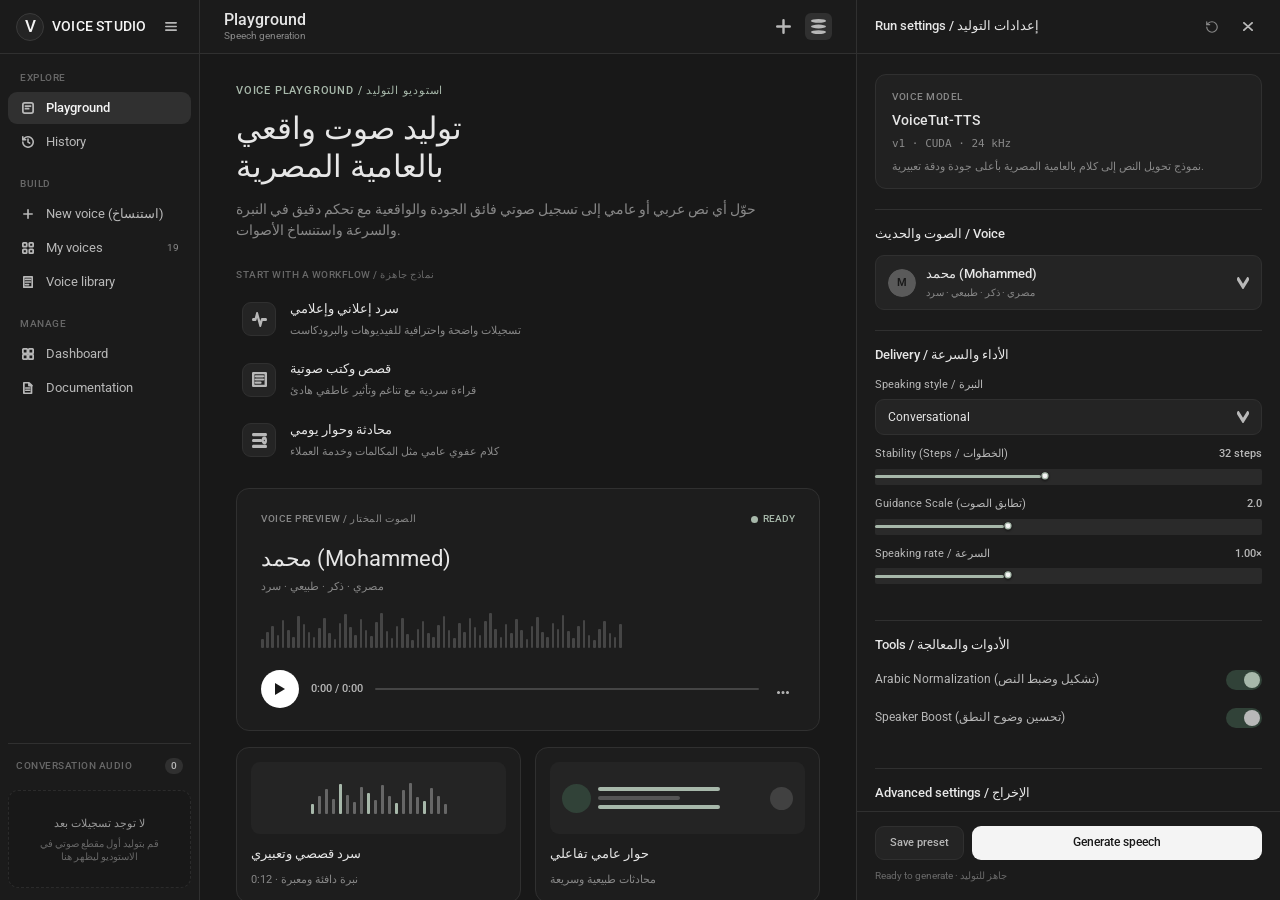
==== voicetut_tts/webui/index.html @ 58e72643 "feat(ui): redesign Voice Studio from Figma dark theme with inline voice selection and cloning" ====
<!doctype html>
<html lang="en" dir="ltr">
  <head>
    <meta charset="UTF-8" />
    <meta name="viewport" content="width=device-width, initial-scale=1" />
    <title>Voice Studio — VoiceTuT TTS</title>
    <meta name="description" content="Voice Studio — Create natural-sounding speech from text with expressive control over voice, pace, and delivery." />
    <meta name="theme-color" content="#181818" />
    <link rel="preconnect" href="https://fonts.googleapis.com" />
    <link rel="preconnect" href="https://fonts.gstatic.com" crossorigin />
    <link href="https://fonts.googleapis.com/css2?family=Google+Sans+Flex:opsz,wght@9..144,400;500;600&family=Roboto:wght@400;500&display=swap" rel="stylesheet" />
    <link rel="icon" href="data:image/svg+xml,%3Csvg xmlns='http://www.w3.org/2000/svg' viewBox='0 0 64 64'%3E%3Crect width='64' height='64' rx='16' fill='%23242424'/%3E%3Ctext x='50%25' y='65%25' font-size='38' font-family='sans-serif' font-weight='bold' fill='%23f4f4f4' text-anchor='middle'%3EV%3C/text%3E%3C/svg%3E" />
    <script>
      (function () {
        document.documentElement.setAttribute("data-theme", "dark");
      })();
    </script>
    <script type="module" crossorigin src="./ui/index-q3daUVzn.js"></script>
    <link rel="stylesheet" crossorigin href="./ui/index-BMi031kj.css">
  </head>
  <body>
    <div id="root"></div>
  </body>
</html>
---- voicetut_tts/webui/ui/index-BMi031kj.css ----
@font-face{font-family:Readex Pro Variable;font-style:normal;font-display:swap;font-weight:160 700;src:url(./readex-pro-arabic-wght-normal-DiwT_uOQ.woff2) format("woff2-variations");unicode-range:U+0600-06FF,U+0750-077F,U+0870-088E,U+0890-0891,U+0897-08E1,U+08E3-08FF,U+200C-200E,U+2010-2011,U+204F,U+2E41,U+FB50-FDFF,U+FE70-FE74,U+FE76-FEFC,U+102E0-102FB,U+10E60-10E7E,U+10EC2-10EC4,U+10EFC-10EFF,U+1EE00-1EE03,U+1EE05-1EE1F,U+1EE21-1EE22,U+1EE24,U+1EE27,U+1EE29-1EE32,U+1EE34-1EE37,U+1EE39,U+1EE3B,U+1EE42,U+1EE47,U+1EE49,U+1EE4B,U+1EE4D-1EE4F,U+1EE51-1EE52,U+1EE54,U+1EE57,U+1EE59,U+1EE5B,U+1EE5D,U+1EE5F,U+1EE61-1EE62,U+1EE64,U+1EE67-1EE6A,U+1EE6C-1EE72,U+1EE74-1EE77,U+1EE79-1EE7C,U+1EE7E,U+1EE80-1EE89,U+1EE8B-1EE9B,U+1EEA1-1EEA3,U+1EEA5-1EEA9,U+1EEAB-1EEBB,U+1EEF0-1EEF1}@font-face{font-family:Readex Pro Variable;font-style:normal;font-display:swap;font-weight:160 700;src:url(./readex-pro-vietnamese-wght-normal-Do5Nl5oc.woff2) format("woff2-variations");unicode-range:U+0102-0103,U+0110-0111,U+0128-0129,U+0168-0169,U+01A0-01A1,U+01AF-01B0,U+0300-0301,U+0303-0304,U+0308-0309,U+0323,U+0329,U+1EA0-1EF9,U+20AB}@font-face{font-family:Readex Pro Variable;font-style:normal;font-display:swap;font-weight:160 700;src:url(./readex-pro-latin-ext-wght-normal-CsYMu49W.woff2) format("woff2-variations");unicode-range:U+0100-02BA,U+02BD-02C5,U+02C7-02CC,U+02CE-02D7,U+02DD-02FF,U+0304,U+0308,U+0329,U+1D00-1DBF,U+1E00-1E9F,U+1EF2-1EFF,U+2020,U+20A0-20AB,U+20AD-20C0,U+2113,U+2C60-2C7F,U+A720-A7FF}@font-face{font-family:Readex Pro Variable;font-style:normal;font-display:swap;font-weight:160 700;src:url(./readex-pro-latin-wght-normal--ekFhJJC.woff2) format("woff2-variations");unicode-range:U+0000-00FF,U+0131,U+0152-0153,U+02BB-02BC,U+02C6,U+02DA,U+02DC,U+0304,U+0308,U+0329,U+2000-206F,U+20AC,U+2122,U+2191,U+2193,U+2212,U+2215,U+FEFF,U+FFFD}:root,:root[data-theme=light]{--bg: #f3f4f8;--surface: #ffffff;--surface-2: #f6f7fb;--surface-3: #eceff6;--border: rgba(16, 24, 40, .08);--border-strong: rgba(16, 24, 40, .15);--text: #0c1121;--text-2: #394158;--muted: #6a7389;--accent: #1f5eff;--accent-2: #4c8dff;--accent-deep: #1240c9;--accent-soft: rgba(31, 94, 255, .08);--accent-ring: rgba(31, 94, 255, .26);--accent-text: #1a4fe0;--warn: #c98a16;--success: #0f9d66;--danger: #e0454b;--wave-idle: rgba(16, 24, 40, .13);--wave-muted: rgba(16, 24, 40, .2);--glass: rgba(255, 255, 255, .72);--shadow-sm: 0 1px 2px rgba(16, 24, 40, .04), 0 2px 8px rgba(16, 24, 40, .04);--shadow-md: 0 2px 6px rgba(16, 24, 40, .05), 0 14px 34px rgba(16, 24, 40, .07);--shadow-lg: 0 24px 60px rgba(16, 24, 40, .14);--shadow-accent: 0 10px 26px rgba(31, 94, 255, .28);--blob-a: rgba(31, 94, 255, .1);--blob-b: rgba(76, 141, 255, .08);color-scheme:light;--font: "Readex Pro Variable", "Readex Pro", "Segoe UI", system-ui, -apple-system, sans-serif}:root[data-theme=dark]{--bg: #131314;--surface: #1e1f20;--surface-2: #28292a;--surface-3: #333537;--border: rgba(255, 255, 255, .08);--border-strong: rgba(255, 255, 255, .16);--text: #e3e3e3;--text-2: #c4c7c5;--muted: #8e918f;--accent: #8ab4f8;--accent-2: #a8c7fa;--accent-deep: #1a73e8;--accent-soft: rgba(138, 180, 248, .14);--accent-ring: rgba(138, 180, 248, .32);--accent-text: #a8c7fa;--warn: #fdd663;--success: #81c995;--danger: #f28b82;--wave-idle: rgba(255, 255, 255, .08);--wave-muted: rgba(255, 255, 255, .18);--glass: rgba(24, 25, 27, .82);--shadow-sm: 0 1px 2px rgba(0, 0, 0, .35);--shadow-md: 0 4px 16px rgba(0, 0, 0, .45);--shadow-lg: 0 16px 40px rgba(0, 0, 0, .6);--shadow-accent: 0 8px 24px rgba(26, 115, 232, .35);--blob-a: rgba(138, 180, 248, .08);--blob-b: rgba(26, 115, 232, .05);color-scheme:dark}*,*:before,*:after{box-sizing:border-box}html{-webkit-text-size-adjust:100%}body{margin:0;min-height:100vh;background:var(--bg);color:var(--text);font-family:var(--font);font-size:15px;line-height:1.6;-webkit-font-smoothing:antialiased;transition:background-color .35s ease,color .35s ease;overflow-x:hidden}button,input,textarea,select{font:inherit;color:inherit}button{cursor:pointer;border:0;background:none;padding:0}button:disabled{cursor:not-allowed}a{color:inherit;text-decoration:none}:focus-visible{outline:2px solid var(--accent);outline-offset:2px;border-radius:10px}::selection{background:var(--accent-ring)}.ltr{direction:ltr;unicode-bidi:isolate}.num{font-variant-numeric:tabular-nums}svg{flex-shrink:0}.ambient{position:fixed;top:0;right:0;bottom:0;left:0;pointer-events:none;z-index:0;overflow:hidden}.ambient i{position:absolute;border-radius:50%;filter:blur(80px)}.ambient i:nth-child(1){width:620px;height:620px;top:-260px;right:-120px;background:var(--blob-a);animation:drift 22s ease-in-out infinite alternate}.ambient i:nth-child(2){width:520px;height:520px;top:30vh;left:-220px;background:var(--blob-b);animation:drift 26s ease-in-out infinite alternate-reverse}@keyframes drift{to{transform:translate3d(60px,40px,0) scale(1.08)}}.grain{position:fixed;top:0;right:0;bottom:0;left:0;pointer-events:none;z-index:0;opacity:.025;background-image:url("data:image/svg+xml,%3Csvg xmlns='http://www.w3.org/2000/svg' width='160' height='160'%3E%3Cfilter id='n'%3E%3CfeTurbulence type='fractalNoise' baseFrequency='.9' numOctaves='3'/%3E%3C/filter%3E%3Crect width='100%25' height='100%25' filter='url(%23n)'/%3E%3C/svg%3E")}.shell{position:relative;z-index:1;max-width:1240px;margin:0 auto;padding:0 24px 48px}.topbar{position:sticky;top:0;z-index:30;width:100%;backdrop-filter:saturate(160%) blur(16px);-webkit-backdrop-filter:saturate(160%) blur(16px);background:var(--glass);border-bottom:1px solid var(--border);transition:background-color .35s,border-color .35s}.topbar-inner{max-width:1240px;margin:0 auto;padding:12px 24px;display:flex;align-items:center;gap:14px}.brand{display:flex;align-items:center;gap:12px;cursor:pointer}.wordmark{direction:ltr;font-size:20px;font-weight:700;letter-spacing:-.4px;white-space:nowrap}.wordmark span{margin-left:4px;font-weight:500;background:linear-gradient(90deg,var(--accent-deep),var(--accent-2));-webkit-background-clip:text;background-clip:text;color:transparent}.ver{font-size:11px;font-weight:600;padding:2px 8px;border-radius:99px;color:var(--accent);background:color-mix(in srgb,var(--accent) 13%,transparent);border:1px solid color-mix(in srgb,var(--accent) 30%,transparent);direction:ltr}.top-actions{margin-inline-start:auto;display:flex;align-items:center;gap:8px}.pill{display:inline-flex;align-items:center;gap:7px;height:34px;padding:0 12px;border-radius:99px;font-size:12.5px;color:var(--text-2);background:var(--surface);border:1px solid var(--border);white-space:nowrap}.dot{width:7px;height:7px;border-radius:50%;background:var(--muted)}.dot.on{background:var(--success);box-shadow:0 0 color-mix(in srgb,var(--success) 60%,transparent);animation:ping 2s ease-out infinite}.dot.warn{background:var(--accent)}.dot.off{background:var(--danger)}@keyframes ping{0%{box-shadow:0 0 color-mix(in srgb,var(--success) 55%,transparent)}80%,to{box-shadow:0 0 0 7px transparent}}.icon-btn{width:36px;height:36px;border-radius:12px;display:grid;place-items:center;color:var(--text-2);background:var(--surface);border:1px solid var(--border);transition:color .2s,border-color .2s,background .2s,transform .2s}.icon-btn:hover{color:var(--text);border-color:var(--border-strong);transform:translateY(-1px)}.icon-btn.sm{width:30px;height:30px;border-radius:10px}.icon-btn.ghost{background:transparent;border-color:transparent}.icon-btn.ghost:hover{background:var(--surface-3)}.theme-btn{overflow:hidden;position:relative}.hero{padding:26px 0 22px;text-align:center}.hero h1{margin:0 auto;font-size:clamp(26px,3.6vw,40px);line-height:1.2;font-weight:700;letter-spacing:-.5px;max-width:820px}.hero h1 .grad{background:linear-gradient(100deg,var(--accent-deep),var(--accent-2));-webkit-background-clip:text;background-clip:text;color:transparent}.layout{display:grid;grid-template-columns:minmax(0,1fr) 384px;gap:20px;align-items:start}.col{display:flex;flex-direction:column;gap:20px;min-width:0}.side{position:sticky;top:84px}.card{position:relative;background:var(--surface);border:1px solid var(--border);border-radius:22px;box-shadow:var(--shadow-md);transition:background-color .35s,border-color .35s}.card-head{display:flex;align-items:center;gap:10px;padding:16px 18px 0}.card-head h2{margin:0;font-size:15px;font-weight:600;display:flex;align-items:center;gap:8px}.card-head h2 svg{color:var(--accent)}.card-head .grow{flex:1}.section-label{font-size:12px;color:var(--muted);font-weight:500;margin:0 0 8px}.seg{position:relative;display:inline-flex;padding:4px;gap:2px;border-radius:14px;background:var(--surface-3);border:1px solid var(--border)}.seg.full{display:flex}.seg.full>button{flex:1}.seg>button{position:relative;z-index:1;display:inline-flex;align-items:center;justify-content:center;gap:7px;height:34px;padding:0 14px;border-radius:10px;font-size:13.5px;font-weight:500;color:var(--muted);white-space:nowrap;transition:color .2s}.seg>button:hover{color:var(--text)}.seg>button[aria-checked=true]{color:var(--text)}.seg .seg-thumb{position:absolute;top:0;right:0;bottom:0;left:0;z-index:-1;border-radius:10px;background:var(--surface);box-shadow:0 1px 2px #00000014,0 4px 12px #00000014,0 0 0 1px var(--border)}.seg.sm>button{height:28px;padding:0 11px;font-size:12.5px}.editor{overflow:hidden}.editor-top{display:flex;align-items:center;gap:10px;flex-wrap:wrap;padding:14px 14px 0}.editor-top .grow{flex:1}.marks{display:flex;align-items:center;gap:4px;flex-wrap:wrap;padding:10px 14px;margin:12px 14px 0;border-radius:16px;background:var(--surface-2);border:1px solid var(--border)}.marks-label{display:flex;align-items:center;gap:6px;font-size:12.5px;color:var(--muted);margin-inline-end:6px}.marks-label svg{color:var(--accent)}.mark{position:relative;min-width:38px;height:38px;padding:0 6px;border-radius:11px;font-family:var(--font);font-size:22px;line-height:1;color:var(--text);background:var(--surface);border:1px solid var(--border);transition:border-color .18s,background .18s,color .18s,box-shadow .18s}.mark:hover{border-color:var(--accent-ring);background:var(--accent-soft);color:var(--accent-text);box-shadow:0 6px 16px var(--accent-soft)}.mark .tip{position:absolute;bottom:calc(100% + 8px);left:50%;transform:translate(-50%) translateY(4px);padding:4px 9px;border-radius:8px;font-family:var(--font);font-size:11.5px;white-space:nowrap;color:var(--surface);background:var(--text);opacity:0;pointer-events:none;transition:opacity .15s,transform .15s}.mark:hover .tip{opacity:1;transform:translate(-50%) translateY(0)}.marks-sep{width:1px;height:22px;background:var(--border-strong);margin:0 4px}.mark.text{font-family:var(--font);font-size:12.5px;padding:0 11px;display:inline-flex;align-items:center;gap:6px;color:var(--text-2)}.textarea-wrap{position:relative;padding:6px 18px 0}.textarea{display:block;width:100%;min-height:190px;max-height:460px;resize:none;border:0;outline:0;background:transparent;padding:12px 2px;font-family:var(--font);font-size:21px;line-height:2.05;color:var(--text);caret-color:var(--accent)}.textarea::placeholder{color:var(--muted);opacity:.75}.norm-box{margin:4px 18px 0;padding:12px 14px;border-radius:14px;background:var(--surface-2);border:1px dashed var(--border-strong);overflow:hidden}.norm-box .section-label{display:flex;align-items:center;gap:6px;margin-bottom:4px}.norm-box p{margin:0;font-family:var(--font);font-size:17px;line-height:2;color:var(--text-2);word-break:break-word}.editor-foot{display:flex;align-items:center;gap:8px;flex-wrap:wrap;padding:12px 14px 14px;margin-top:8px;border-top:1px solid var(--border)}.editor-foot .grow{flex:1}.tool{display:inline-flex;align-items:center;gap:7px;height:34px;padding:0 12px;border-radius:11px;font-size:13px;color:var(--text-2);border:1px solid transparent;transition:background .18s,color .18s,border-color .18s}.tool:hover{background:var(--surface-3);color:var(--text)}.tool[aria-pressed=true]{color:var(--accent-text);background:var(--accent-soft);border-color:var(--accent-ring)}.counter{display:inline-flex;align-items:center;gap:8px;font-size:12px;color:var(--muted)}.counter.over{color:var(--danger)}.gen-bar{display:flex;align-items:center;gap:10px;flex-wrap:wrap;padding:14px}.gen-bar .grow{flex:1}.btn{position:relative;display:inline-flex;align-items:center;justify-content:center;gap:8px;height:42px;padding:0 18px;border-radius:13px;font-size:14px;font-weight:500;color:var(--text);background:var(--surface);border:1px solid var(--border-strong);transition:transform .18s,box-shadow .18s,border-color .18s,background .18s,opacity .18s;white-space:nowrap}.btn:hover:not(:disabled){border-color:var(--accent-ring);transform:translateY(-1px)}.btn:disabled{opacity:.55}.btn.sm{height:34px;padding:0 12px;font-size:13px;border-radius:11px}.btn.block{width:100%}.btn.danger{color:var(--danger)}.btn-primary{position:relative;overflow:hidden;display:inline-flex;align-items:center;justify-content:center;gap:10px;height:50px;min-width:190px;padding:0 26px;border-radius:15px;font-size:15.5px;font-weight:600;color:#fff;background:linear-gradient(110deg,var(--accent),var(--accent-2));box-shadow:var(--shadow-accent),0 0 0 1px #ffffff1f inset;transition:transform .2s,box-shadow .2s,filter .2s}.btn-primary:hover:not(:disabled){transform:translateY(-2px);filter:brightness(1.06);box-shadow:0 16px 36px var(--accent-ring),0 0 0 1px #ffffff29 inset}.btn-primary:active:not(:disabled){transform:translateY(0) scale(.985)}.btn-primary:disabled{filter:grayscale(.35) brightness(.85);opacity:.75}.btn-primary .shine{position:absolute;top:0;right:0;bottom:0;left:0;background:linear-gradient(110deg,transparent 30%,rgba(255,255,255,.35) 50%,transparent 70%);transform:translate(-120%);animation:shine 3.6s ease-in-out infinite;pointer-events:none}.btn-primary.busy .shine{animation-duration:1.1s}@keyframes shine{0%,55%{transform:translate(-120%)}to{transform:translate(120%)}}.kbd{font-family:ui-monospace,monospace;font-size:11px;padding:2px 6px;border-radius:6px;color:#ffffffd9;background:#ffffff29;direction:ltr}.spinner{width:18px;height:18px;border-radius:50%;border:2px solid rgba(255,255,255,.35);border-top-color:#fff;animation:spin .8s linear infinite}@keyframes spin{to{transform:rotate(360deg)}}.status{display:inline-flex;align-items:center;gap:7px;font-size:12.5px;color:var(--muted);padding:4px 11px;border-radius:99px;background:var(--surface-2);border:1px solid var(--border)}.status[data-s=busy] .dot{background:var(--accent);animation:pulse 1s ease-in-out infinite}.status[data-s=ready] .dot{background:var(--success)}.status[data-s=error] .dot{background:var(--danger)}@keyframes pulse{50%{opacity:.3;transform:scale(.75)}}.wave{position:relative;margin:14px 14px 0;height:148px;border-radius:18px;background:radial-gradient(120% 140% at 50% 0%,var(--accent-soft),transparent 60%),var(--surface-2);border:1px solid var(--border);overflow:hidden}.wave canvas{position:absolute;top:0;right:0;bottom:0;left:0;width:100%;height:100%}.wave.seekable canvas{cursor:pointer}.wave-msg{position:absolute;top:0;right:0;bottom:0;left:0;display:grid;place-items:center;pointer-events:none;font-size:13px;color:var(--muted)}.wave-msg span{padding:6px 14px;border-radius:99px;background:var(--glass);-webkit-backdrop-filter:blur(6px);backdrop-filter:blur(6px);border:1px solid var(--border)}.wave-tip{position:absolute;top:8px;padding:2px 8px;border-radius:7px;font-size:11.5px;color:var(--surface);background:var(--text);transform:translate(-50%);pointer-events:none;direction:ltr}.player{display:flex;align-items:center;gap:12px;padding:14px}.play{width:52px;height:52px;border-radius:50%;display:grid;place-items:center;color:#fff;background:linear-gradient(135deg,var(--accent),var(--accent-2));box-shadow:var(--shadow-accent);transition:transform .18s,box-shadow .18s,opacity .18s}.play:hover:not(:disabled){transform:scale(1.06)}.play:disabled{opacity:.4;box-shadow:none}.time{font-size:13px;color:var(--text-2);direction:ltr}.time .sep{color:var(--muted);margin:0 5px}.player .grow{flex:1;min-width:0}.now-voice{display:flex;align-items:center;gap:8px;font-size:12.5px;color:var(--muted);overflow:hidden;white-space:nowrap;text-overflow:ellipsis}.metrics{display:grid;grid-template-columns:repeat(4,minmax(0,1fr));gap:10px;padding:0 14px 14px}.metric{padding:12px 12px 10px;border-radius:15px;background:var(--surface-2);border:1px solid var(--border)}.metric dt{display:flex;align-items:center;gap:6px;font-size:11.5px;color:var(--muted)}.metric dd{margin:4px 0 0;font-size:20px;font-weight:600;letter-spacing:-.3px;direction:ltr;text-align:right}.metric dd small{font-size:11.5px;font-weight:400;color:var(--muted);margin-inline-start:3px}.history{border-top:1px solid var(--border);padding:12px 14px 14px}.history ol{list-style:none;margin:0;padding:0;display:flex;flex-direction:column;gap:6px}.history li button{width:100%;display:flex;align-items:center;gap:10px;padding:8px 10px;border-radius:12px;text-align:start;transition:background .18s}.history li button:hover,.history li button[aria-current=true]{background:var(--surface-3)}.history .h-ico{width:30px;height:30px;border-radius:9px;display:grid;place-items:center;color:var(--accent);background:var(--accent-soft)}.history .h-text{flex:1;min-width:0;font-size:13.5px;overflow:hidden;white-space:nowrap;text-overflow:ellipsis}.history .h-meta{font-size:11.5px;color:var(--muted);direction:ltr}.side-body{padding:14px;display:flex;flex-direction:column;gap:14px}.search{position:relative;display:flex;align-items:center}.search svg{position:absolute;inset-inline-start:12px;color:var(--muted);pointer-events:none}.search input{width:100%;height:40px;padding:0 38px 0 12px;border-radius:12px;border:1px solid var(--border);background:var(--surface-2);outline:none;font-size:13.5px;transition:border-color .2s,box-shadow .2s}.search input:focus{border-color:var(--accent-ring);box-shadow:0 0 0 4px var(--accent-soft)}.voices{display:grid;grid-template-columns:repeat(2,minmax(0,1fr));gap:8px;max-height:404px;overflow-y:auto;padding:2px;margin:-2px;scrollbar-width:thin}.voice{position:relative;display:flex;align-items:center;gap:10px;padding:9px 10px;border-radius:15px;text-align:start;background:var(--surface-2);border:1px solid var(--border);transition:border-color .2s,background .2s,transform .2s;cursor:pointer}.voice:hover{border-color:var(--border-strong);transform:translateY(-1px)}.voice[aria-selected=true]{background:var(--accent-soft);border-color:transparent}.voice .ring{position:absolute;top:-1px;right:-1px;bottom:-1px;left:-1px;border-radius:15px;border:1.5px solid var(--accent);box-shadow:0 0 0 4px var(--accent-soft);pointer-events:none}.avatar{position:relative;width:38px;height:38px;border-radius:12px;display:grid;place-items:center;font-size:15px;font-weight:600;color:#fff;flex-shrink:0}.avatar.male{background:linear-gradient(135deg,#1f5eff,#123fb8)}.avatar.female{background:linear-gradient(135deg,#f0628f,#c7306a)}.avatar.custom{background:linear-gradient(135deg,var(--accent-2),var(--accent))}.voice-main{flex:1;min-width:0;display:flex;flex-direction:column;line-height:1.3}.voice-main b{font-size:13.5px;font-weight:600;overflow:hidden;white-space:nowrap;text-overflow:ellipsis}.voice-main small{font-size:11px;color:var(--muted);overflow:hidden;white-space:nowrap;text-overflow:ellipsis}.voice-play{width:28px;height:28px;border-radius:9px;display:grid;place-items:center;color:var(--text-2);background:var(--surface);border:1px solid var(--border);flex-shrink:0;transition:color .18s,border-color .18s}.voice-play:hover{color:var(--accent);border-color:var(--accent-ring)}.eq{display:inline-flex;align-items:flex-end;gap:2px;height:12px}.eq i{width:2.5px;border-radius:2px;background:currentColor;animation:eq .9s ease-in-out infinite}.eq i:nth-child(2){animation-delay:-.3s}.eq i:nth-child(3){animation-delay:-.6s}@keyframes eq{0%,to{height:3px}50%{height:12px}}.voice-detail{padding:12px;border-radius:15px;background:var(--surface-2);border:1px solid var(--border)}.voice-detail .row{display:flex;align-items:center;gap:10px}.tags{display:flex;flex-wrap:wrap;gap:5px}.tag{font-size:11.5px;padding:2px 9px;border-radius:99px;color:var(--accent-text);background:var(--accent-soft)}.tag.g{color:var(--text-2);background:var(--surface-3)}.voice-detail p{margin:8px 0 0;font-size:13px;line-height:1.8;color:var(--text-2)}.empty-note{grid-column:1 / -1;text-align:center;font-size:13px;color:var(--muted);padding:22px 0}.drop{position:relative;display:flex;flex-direction:column;align-items:center;gap:8px;padding:22px 14px;border-radius:18px;text-align:center;cursor:pointer;background:var(--surface-2);border:1.5px dashed var(--border-strong);transition:border-color .2s,background .2s}.drop:hover,.drop.over{border-color:var(--accent);background:var(--accent-soft)}.drop .drop-ico{width:46px;height:46px;border-radius:14px;display:grid;place-items:center;color:var(--accent);background:var(--surface);border:1px solid var(--border);box-shadow:var(--shadow-sm)}.drop b{font-size:14px;font-weight:600}.drop small{font-size:12px;color:var(--muted)}.or{display:flex;align-items:center;gap:10px;font-size:12px;color:var(--muted)}.or:before,.or:after{content:"";flex:1;height:1px;background:var(--border)}.rec{display:flex;align-items:center;gap:12px;padding:10px;border-radius:16px;background:var(--surface-2);border:1px solid var(--border)}.rec-btn{position:relative;width:46px;height:46px;border-radius:50%;display:grid;place-items:center;color:#fff;background:var(--danger);box-shadow:0 8px 20px color-mix(in srgb,var(--danger) 35%,transparent);flex-shrink:0}.rec-btn.idle{color:var(--danger);background:color-mix(in srgb,var(--danger) 12%,transparent);box-shadow:none}.rec-meter{flex:1;display:flex;align-items:center;gap:2px;height:34px;overflow:hidden}.rec-meter i{flex:1;min-width:2px;border-radius:2px;background:var(--danger);opacity:.85}.rec-time{font-size:13px;color:var(--text-2);direction:ltr}.clip{display:flex;align-items:center;gap:10px;padding:10px;border-radius:16px;background:var(--accent-soft);border:1px solid var(--accent-ring)}.mini-wave{flex:1;height:30px;display:flex;align-items:center;gap:1.5px;min-width:0}.mini-wave i{flex:1;border-radius:2px;background:var(--accent);opacity:.65;min-height:2px}.field label{display:block;font-size:12.5px;color:var(--muted);margin-bottom:6px}.field textarea{width:100%;min-height:74px;padding:10px 12px;resize:vertical;border-radius:13px;border:1px solid var(--border);background:var(--surface-2);outline:none;font-size:14px;line-height:1.8;transition:border-color .2s,box-shadow .2s}.field textarea:focus{border-color:var(--accent-ring);box-shadow:0 0 0 4px var(--accent-soft)}.consent{display:flex;gap:8px;font-size:12px;color:var(--muted);line-height:1.7}.consent svg{color:var(--accent);margin-top:3px}.settings{display:flex;flex-direction:column;gap:18px}.slider-row .slider-head{display:flex;align-items:baseline;gap:8px;margin-bottom:9px}.slider-head span{font-size:13.5px;font-weight:500}.slider-head code{font-size:11px;color:var(--muted);font-family:ui-monospace,monospace;direction:ltr}.slider-head output{margin-inline-start:auto;font-size:12.5px;font-weight:600;color:var(--accent-text);background:var(--accent-soft);padding:1px 9px;border-radius:8px;direction:ltr}.slider{position:relative;height:22px;cursor:pointer;touch-action:none;direction:ltr}.slider .track{position:absolute;left:0;right:0;top:50%;height:6px;margin-top:-3px;border-radius:99px;background:var(--surface-3);overflow:hidden}.slider .fill{position:absolute;top:0;bottom:0;border-radius:99px;background:linear-gradient(90deg,var(--accent),var(--accent-2))}.slider .thumb{position:absolute;top:50%;width:20px;height:20px;margin:-10px 0 0 -10px;border-radius:50%;background:#fff;border:2px solid var(--accent);box-shadow:0 2px 8px #0000002e;transition:box-shadow .18s,transform .18s}.slider:hover .thumb,.slider:focus-visible .thumb,.slider.drag .thumb{box-shadow:0 0 0 7px var(--accent-soft),0 2px 8px #0000002e}.slider.drag .thumb{transform:scale(1.1)}.slider:focus-visible{outline:none}.slider-hint{margin-top:5px;display:flex;justify-content:space-between;font-size:11px;color:var(--muted);direction:ltr}.switch-row{display:flex;align-items:center;gap:12px;cursor:pointer}.switch-row .txt{flex:1;display:flex;flex-direction:column;line-height:1.4}.switch-row .txt b{font-size:13.5px;font-weight:500}.switch-row .txt small{font-size:11.5px;color:var(--muted)}.switch{position:relative;width:44px;height:26px;border-radius:99px;background:var(--surface-3);border:1px solid var(--border-strong);flex-shrink:0;transition:background .2s}.switch[aria-checked=true]{background:linear-gradient(90deg,var(--accent),var(--accent-2));border-color:transparent}.switch .knob{position:absolute;top:2px;width:20px;height:20px;border-radius:50%;background:#fff;box-shadow:0 1px 4px #00000040}.link{display:inline-flex;align-items:center;gap:5px;font-size:12.5px;color:var(--muted);transition:color .18s}.link:hover{color:var(--accent-text)}.guide{margin-top:30px}.guide-toggle{width:100%;display:flex;align-items:center;gap:12px;padding:14px 16px;border-radius:18px;text-align:start;color:var(--text);transition:border-color .2s}.guide-toggle:hover{border-color:var(--accent-ring)}.guide-toggle .t-ico{margin:0;width:32px;height:32px}.guide-title{flex:1;font-size:14.5px;font-weight:600}.guide-body{overflow:hidden}.guide-body .fix-grid{margin-top:14px}.fix-grid{display:grid;grid-template-columns:repeat(3,minmax(0,1fr));gap:14px}.fix{padding:18px;display:flex;flex-direction:column;gap:12px}.fix-words{display:flex;align-items:center;justify-content:center;gap:14px;padding:16px 10px;border-radius:16px;background:var(--surface-2);border:1px solid var(--border);font-family:var(--font);font-size:30px;line-height:1.6}.fix-words .from{color:var(--muted);text-decoration:line-through;text-decoration-color:color-mix(in srgb,var(--danger) 60%,transparent);text-decoration-thickness:2px}.fix-words .to{color:var(--text);background:linear-gradient(90deg,var(--accent),var(--accent-2));-webkit-background-clip:text;background-clip:text;color:transparent}.fix-words svg{color:var(--muted)}.fix h3{margin:0;font-size:14.5px;font-weight:600}.fix p{margin:0;font-size:13px;color:var(--muted);line-height:1.8}.fix p q{font-family:var(--font);font-size:15px;color:var(--text-2);quotes:"«" "»"}.tips{margin-top:14px;display:grid;grid-template-columns:repeat(4,minmax(0,1fr));gap:14px}.tip-card{padding:16px}.tip-card .t-ico{width:36px;height:36px;border-radius:11px;display:grid;place-items:center;color:var(--accent);background:var(--accent-soft);margin-bottom:10px}.tip-card h3{margin:0 0 4px;font-size:14px;font-weight:600}.tip-card p{margin:0;font-size:12.5px;color:var(--muted);line-height:1.8}.tip-card code{font-size:11.5px;padding:1px 6px;border-radius:6px;background:var(--surface-3);direction:ltr;unicode-bidi:isolate}.footer{margin-top:40px;padding-top:22px;border-top:1px solid var(--border);display:flex;align-items:center;justify-content:center;flex-wrap:wrap;gap:8px 18px;font-size:12.5px;color:var(--muted)}.footer a{transition:color .18s}.footer a:hover{color:var(--accent-text)}.toasts{position:fixed;bottom:22px;left:50%;transform:translate(-50%);z-index:100;display:flex;flex-direction:column;align-items:center;gap:8px;pointer-events:none;width:min(440px,calc(100vw - 32px))}.toast{pointer-events:auto;display:flex;align-items:center;gap:10px;width:100%;padding:11px 14px;border-radius:14px;font-size:13.5px;color:var(--text);background:var(--surface);border:1px solid var(--border-strong);box-shadow:var(--shadow-lg)}.toast.error svg{color:var(--danger)}.toast.ok svg{color:var(--success)}.toast.info svg{color:var(--accent)}@media(max-width:1080px){.layout{grid-template-columns:minmax(0,1fr)}.side{position:static}.voices{grid-template-columns:repeat(3,minmax(0,1fr));max-height:none}.tips{grid-template-columns:repeat(2,minmax(0,1fr))}}@media(max-width:760px){.fix-grid{grid-template-columns:minmax(0,1fr)}.metrics,.voices{grid-template-columns:repeat(2,minmax(0,1fr))}}@media(max-width:560px){.shell{padding:0 16px 36px}.topbar-inner{padding:10px 16px}.pill.device span.lbl{display:none}.top-actions{gap:6px}.hero{padding:22px 0 18px}.textarea{font-size:19px;min-height:160px}.gen-bar .btn-primary{width:100%}.gen-bar .seg{flex:1}.gen-bar .seg>button{flex:1}.tips{grid-template-columns:minmax(0,1fr)}.tool .lbl{display:none}.wave{height:120px}}@media(prefers-reduced-motion:reduce){*,*:before,*:after{animation-duration:.01ms!important;animation-iteration-count:1!important;transition-duration:.01ms!important}}.fix .btn{max-width:100%}.try-text{overflow:hidden;text-overflow:ellipsis;font-family:var(--font);font-size:14px}.agent-app-shell{display:flex;width:100vw;height:100vh;overflow:hidden;position:relative;background:var(--bg);color:var(--text)}.agent-sidebar{width:360px;min-width:360px;max-width:360px;height:100vh;background:var(--surface);border-inline-end:1px solid var(--border);display:flex;flex-direction:column;z-index:40;transition:margin-inline-start .32s cubic-bezier(.16,1,.3,1),transform .32s cubic-bezier(.16,1,.3,1);box-shadow:var(--shadow-sm);position:relative}.agent-sidebar.collapsed{margin-inline-start:-360px}.sidebar-header{padding:16px 18px;display:flex;align-items:center;justify-content:space-between;border-bottom:1px solid var(--border);min-height:60px}.brand-logo{width:32px;height:32px;border-radius:9px;background:linear-gradient(135deg,var(--accent),var(--accent-deep));color:#fff;display:flex;align-items:center;justify-content:center;font-weight:800;font-size:13px;letter-spacing:-.5px;box-shadow:0 3px 10px var(--accent-ring)}.brand-text{display:flex;align-items:center;gap:8px}.agent-badge{font-size:9px;font-weight:700;padding:2px 6px;border-radius:6px;background:var(--accent-soft);color:var(--accent-text);border:1px solid var(--accent-ring);letter-spacing:.5px}.sidebar-new-action{padding:14px 16px 6px}.new-chat-btn{width:100%;height:42px;border-radius:12px;border:1px dashed var(--border-strong);background:var(--surface-2);color:var(--text);font-weight:600;font-size:14px;display:flex;align-items:center;justify-content:center;gap:8px;cursor:pointer;transition:all .2s ease}.new-chat-btn:hover{background:var(--accent-soft);border-color:var(--accent);color:var(--accent-text);transform:translateY(-1px)}.sidebar-tabs{padding:10px 16px;border-bottom:1px solid var(--border)}.sidebar-content{flex:1;overflow-y:auto;overflow-x:hidden;padding:14px 16px;display:flex;flex-direction:column;gap:14px}.sidebar-content .card{box-shadow:none;border:1px solid var(--border);background:var(--surface-2);border-radius:16px}.sidebar-content .card-head{padding:12px 14px 0}.sidebar-content .side-body{padding:14px}.sidebar-footer{padding:12px 16px;border-top:1px solid var(--border);display:flex;align-items:center;justify-content:space-between;background:var(--surface-2);min-height:52px}.footer-actions{display:flex;align-items:center;gap:6px}.history-tab-pane{display:flex;flex-direction:column;gap:8px}.empty-history-note{text-align:center;padding:36px 12px;color:var(--muted);display:flex;flex-direction:column;align-items:center;gap:8px}.empty-history-note p{margin:0;font-weight:600;color:var(--text-2);font-size:14px}.history-list{list-style:none;padding:0;margin:0;display:flex;flex-direction:column;gap:8px}.history-card{width:100%;text-align:inherit;padding:12px;background:var(--surface-2);border:1px solid var(--border);border-radius:12px;display:flex;flex-direction:column;gap:6px;transition:all .2s ease;cursor:pointer}.history-card:hover{border-color:var(--accent);background:var(--surface);box-shadow:var(--shadow-sm)}.history-card.active{border-color:var(--accent);background:var(--accent-soft)}.history-card .h-top{display:flex;align-items:center;justify-content:space-between;font-size:12px}.history-card .h-voice-tag{font-weight:600;color:var(--accent-text)}.history-card .h-time{color:var(--muted);font-size:11px}.history-card .h-text-preview{font-size:13px;color:var(--text);line-height:1.4;overflow:hidden;text-overflow:ellipsis;display:-webkit-box;-webkit-line-clamp:2;-webkit-box-orient:vertical}.agent-canvas-area{flex:1;height:100vh;display:flex;flex-direction:column;position:relative;overflow:hidden;min-width:0}.agent-topbar{height:60px;min-height:60px;border-bottom:1px solid var(--border);display:flex;align-items:center;justify-content:space-between;padding:0 20px;background:var(--glass);backdrop-filter:blur(14px);-webkit-backdrop-filter:blur(14px);z-index:20}.topbar-start,.topbar-end{display:flex;align-items:center;gap:10px}.top-voice-chip{display:inline-flex;align-items:center;gap:8px;padding:6px 12px;border-radius:99px;background:var(--surface-2);border:1px solid var(--border);font-size:13px;cursor:pointer;transition:all .2s ease}.top-voice-chip:hover{border-color:var(--accent);background:var(--accent-soft)}.top-voice-chip .chip-icon{color:var(--accent);display:flex;align-items:center}.top-voice-chip .chip-badge{font-size:10px;padding:1px 6px;border-radius:99px;background:var(--surface-3);color:var(--muted)}.new-btn-top{border-radius:10px}.agent-scroll-viewport{flex:1;overflow-y:auto;overflow-x:hidden;padding:24px 20px 240px;display:flex;flex-direction:column;scroll-behavior:smooth}.agent-hero-empty{max-width:760px;margin:auto;text-align:center;padding:30px 16px 20px;display:flex;flex-direction:column;align-items:center}.hero-badge-icon{width:58px;height:58px;border-radius:18px;background:linear-gradient(135deg,var(--accent),var(--accent-2));color:#fff;display:flex;align-items:center;justify-content:center;margin-bottom:18px;box-shadow:var(--shadow-accent)}.agent-hero-empty h1{font-size:32px;font-weight:800;margin:0 0 10px;letter-spacing:-.6px}.hero-subtitle{font-size:16px;color:var(--muted);max-width:560px;margin:0 auto 30px;line-height:1.6}.hero-suggestions-grid{display:grid;grid-template-columns:repeat(2,minmax(0,1fr));gap:14px;width:100%}.suggestion-card{text-align:inherit;background:var(--surface);border:1px solid var(--border);border-radius:16px;padding:16px;display:flex;flex-direction:column;gap:8px;cursor:pointer;transition:all .22s ease;box-shadow:var(--shadow-sm)}.suggestion-card:hover{border-color:var(--accent);box-shadow:var(--shadow-md);transform:translateY(-2px);background:var(--surface-2)}.sug-head{display:flex;align-items:center;justify-content:space-between}.sug-title{font-size:13px;font-weight:600;color:var(--text-2)}.sug-badge{font-size:10px;padding:2px 7px;border-radius:99px;background:var(--surface-3);color:var(--muted);font-weight:600}.sug-text{margin:0;font-size:14px;color:var(--text);line-height:1.5}.agent-messages-stream{max-width:840px;width:100%;margin:0 auto;display:flex;flex-direction:column;gap:24px}.msg-row{display:flex;gap:14px;align-items:flex-start;width:100%}.msg-avatar{width:36px;height:36px;border-radius:10px;display:flex;align-items:center;justify-content:center;flex-shrink:0}.user-avatar{background:var(--surface-3);color:var(--text-2)}.agent-avatar{background:linear-gradient(135deg,var(--accent),var(--accent-deep));color:#fff;box-shadow:var(--shadow-accent)}.user-row{flex-direction:row-reverse}.user-bubble{max-width:80%;background:var(--surface-2);border:1px solid var(--border);border-radius:20px 20px 4px;padding:14px 18px;display:flex;flex-direction:column;gap:6px;box-shadow:var(--shadow-sm)}.user-bubble-content{font-size:15px;line-height:1.6;color:var(--text);word-break:break-word}.msg-bubble-meta{display:flex;align-items:center;gap:8px;font-size:11px;color:var(--muted);justify-content:flex-end}.meta-tag{background:var(--surface-3);padding:1px 6px;border-radius:4px;font-weight:600}.agent-card{flex:1;background:var(--surface);border:1px solid var(--border);border-radius:20px;padding:18px;box-shadow:var(--shadow-md);display:flex;flex-direction:column;gap:14px;transition:border-color .25s,box-shadow .25s}.msg-row.agent-row.active .agent-card{border-color:color-mix(in srgb,var(--accent) 35%,transparent)}.agent-card-header{display:flex;align-items:center;justify-content:space-between}.agent-card-title{display:flex;align-items:center;gap:10px}.agent-voice-tag{font-size:12px;padding:2px 8px;border-radius:99px;background:var(--accent-soft);color:var(--accent-text);font-weight:500}.status-pill{display:inline-flex;align-items:center;gap:6px;font-size:12px;padding:3px 10px;border-radius:99px;font-weight:500}.status-pill.busy{background:color-mix(in srgb,var(--warn) 15%,transparent);color:var(--warn)}.status-pill.ready{background:color-mix(in srgb,var(--success) 14%,transparent);color:var(--success)}.status-pill.error{background:color-mix(in srgb,var(--danger) 14%,transparent);color:var(--danger)}.agent-wave-container{border-radius:14px;overflow:hidden;background:var(--surface-2);border:1px solid var(--border)}.agent-player-bar{display:flex;align-items:center;gap:12px;padding:6px 4px}.play-btn-circle{width:40px;height:40px;border-radius:50%;background:var(--accent);color:#fff;display:flex;align-items:center;justify-content:center;box-shadow:var(--shadow-accent);cursor:pointer;flex-shrink:0;transition:transform .15s,background-color .2s}.play-btn-circle:hover{background:var(--accent-deep);transform:scale(1.05)}.icon-action-btn{width:32px;height:32px;border-radius:8px;display:flex;align-items:center;justify-content:center;color:var(--muted);cursor:pointer;transition:all .15s}.icon-action-btn:hover{background:var(--surface-3);color:var(--text)}.agent-metrics-grid{display:grid;grid-template-columns:repeat(4,minmax(0,1fr));gap:8px;padding-top:6px;border-top:1px solid var(--border)}.metric-chip{display:flex;align-items:center;gap:6px;font-size:11px;color:var(--muted);background:var(--surface-2);padding:6px 10px;border-radius:8px}.metric-chip b{color:var(--text);font-weight:600;margin-inline-start:auto}.agent-prompt-wrapper{position:absolute;bottom:0;left:0;right:0;padding:0 20px 18px;pointer-events:none;z-index:25}.agent-prompt-box{max-width:840px;margin:0 auto;pointer-events:auto;background:var(--surface);border:1px solid var(--border-strong);border-radius:22px;box-shadow:var(--shadow-lg);backdrop-filter:blur(20px);-webkit-backdrop-filter:blur(20px);overflow:hidden;display:flex;flex-direction:column;transition:border-color .2s,box-shadow .2s}.agent-prompt-box:focus-within{border-color:var(--accent);box-shadow:0 0 0 3px var(--accent-ring),var(--shadow-lg)}.prompt-marks-bar{display:flex;align-items:center;gap:10px;padding:8px 14px;background:var(--surface-2);border-bottom:1px solid var(--border);overflow-x:auto}.prompt-marks-bar .marks-label{font-size:12px;font-weight:600;color:var(--muted);display:flex;align-items:center;gap:4px}.prompt-marks-bar .marks-items{display:flex;align-items:center;gap:6px}.mark-mini{padding:3px 8px;border-radius:6px;background:var(--surface);border:1px solid var(--border);font-size:15px;font-family:var(--font);cursor:pointer;transition:all .15s}.mark-mini:hover{background:var(--accent-soft);border-color:var(--accent);color:var(--accent-text)}.mark-mini.text-btn{font-size:12px;display:flex;align-items:center;gap:4px;padding:4px 8px}.prompt-input-row{padding:4px 14px 2px}.prompt-textarea{width:100%;border:none;outline:none;background:transparent;color:var(--text);font-family:var(--font);font-size:16px;line-height:1.5;resize:none;min-height:52px;max-height:220px;overflow-y:auto}.prompt-textarea::placeholder{color:var(--muted);opacity:.75}.prompt-norm-preview{margin:0 14px 8px;padding:8px 12px;background:var(--surface-2);border:1px solid var(--border);border-radius:10px;font-size:13px}.prompt-norm-preview p{margin:4px 0 0;color:var(--text-2)}.prompt-controls-row{display:flex;align-items:center;justify-content:space-between;padding:8px 14px 12px;gap:8px;flex-wrap:wrap;border-top:1px solid color-mix(in srgb,var(--border) 50%,transparent)}.controls-group-start,.controls-group-end{display:flex;align-items:center;gap:8px}.tool-icon-btn{width:32px;height:32px;border-radius:8px;display:flex;align-items:center;justify-content:center;color:var(--muted);cursor:pointer;transition:all .15s}.tool-icon-btn:hover,.tool-icon-btn.active{background:var(--accent-soft);color:var(--accent-text)}.prompt-submit-btn{width:36px;height:36px;border-radius:10px;background:var(--accent);color:#fff;display:flex;align-items:center;justify-content:center;cursor:pointer;transition:all .15s;box-shadow:0 2px 8px var(--accent-ring);flex-shrink:0}.prompt-submit-btn:hover:not(:disabled){background:var(--accent-deep);transform:scale(1.04)}.prompt-submit-btn:disabled{opacity:.45;cursor:not-allowed}.prompt-submit-btn.busy{background:var(--surface-3);color:var(--accent)}.stop-action-btn{background:color-mix(in srgb,var(--danger) 15%,transparent);color:var(--danger);border:1px solid color-mix(in srgb,var(--danger) 30%,transparent)}.prompt-disclaimer{font-size:11px;color:var(--muted);text-align:center;margin-top:6px;pointer-events:auto}.prompt-disclaimer kbd{font-family:inherit;font-size:10px;padding:1px 4px;border-radius:4px;background:var(--surface-3);border:1px solid var(--border)}@media(max-width:1024px){.agent-sidebar{position:fixed;top:0;right:0;bottom:0;width:340px;min-width:340px;transform:translate(100%);margin-inline-start:0!important}.agent-sidebar.open{transform:translate(0)}.agent-sidebar.collapsed{transform:translate(100%)}.sidebar-backdrop{position:fixed;top:0;right:0;bottom:0;left:0;background:#00000073;backdrop-filter:blur(4px);-webkit-backdrop-filter:blur(4px);z-index:39}}@media(max-width:760px){.hero-suggestions-grid{grid-template-columns:1fr}.agent-metrics-grid{grid-template-columns:repeat(2,minmax(0,1fr))}.prompt-controls-row{gap:6px}.agent-scroll-viewport{padding:16px 14px 230px}.agent-prompt-wrapper{padding:0 12px 14px}.top-device{display:none}}.google-studio-layout{display:flex;width:100vw;height:100vh;overflow:hidden;background:var(--bg);color:var(--text);position:relative}.studio-left-nav{width:240px;min-width:240px;max-width:240px;height:100vh;background:var(--bg);border-inline-end:1px solid var(--border);display:flex;flex-direction:column;z-index:30;transition:width .22s ease,min-width .22s ease,max-width .22s ease}.studio-left-nav.collapsed{width:64px;min-width:64px;max-width:64px}.left-nav-top{height:52px;padding:0 14px;display:flex;align-items:center;gap:10px;border-bottom:1px solid var(--border)}.icon-btn-ghost{width:34px;height:34px;border-radius:8px;display:flex;align-items:center;justify-content:center;color:var(--muted);cursor:pointer;transition:all .15s;background:transparent;border:none}.icon-btn-ghost:hover{background:var(--surface-2);color:var(--text)}.icon-btn-ghost.sm{width:28px;height:28px}.studio-brand{display:flex;align-items:center;gap:8px;cursor:pointer}.brand-logo-gemini{width:26px;height:26px;border-radius:7px;background:linear-gradient(135deg,#4285f4,#9b51e0,#ea4335);color:#fff;display:flex;align-items:center;justify-content:center}.brand-title{font-size:15px;font-weight:700;letter-spacing:-.3px;color:var(--text)}.brand-title span{font-weight:400;color:var(--muted)}.left-nav-scroll{flex:1;overflow-y:auto;padding:12px 8px;display:flex;flex-direction:column;gap:16px}.nav-section{display:flex;flex-direction:column;gap:3px}.nav-section-title{font-size:11px;font-weight:600;color:var(--muted);padding:4px 12px;letter-spacing:.6px}.nav-item{display:flex;align-items:center;gap:12px;padding:9px 12px;border-radius:99px;font-size:13.5px;font-weight:500;color:var(--text-2);background:transparent;border:none;cursor:pointer;transition:all .14s ease;width:100%;text-align:inherit}.nav-item:hover{background:var(--surface);color:var(--text)}.nav-item.active{background:var(--surface-2);color:var(--text);font-weight:600}.nav-badge{margin-inline-start:auto;font-size:11px;padding:1px 7px;border-radius:99px;background:var(--surface-3);color:var(--accent);font-weight:600}.nav-badge-subtle{margin-inline-start:auto;font-size:11px;color:var(--muted)}.ext-icon{margin-inline-start:auto;color:var(--muted)}.nav-item.new-app-btn{color:var(--accent);font-weight:600}.left-nav-footer{border-top:1px solid var(--border);padding:10px 12px;display:flex;align-items:center;justify-content:space-between}.profile-pill{display:flex;align-items:center;gap:8px;cursor:pointer}.profile-avatar{width:28px;height:28px;border-radius:50%;background:linear-gradient(135deg,#1a73e8,#4285f4);color:#fff;display:flex;align-items:center;justify-content:center;font-size:10px;font-weight:700}.profile-info{display:flex;align-items:center;gap:6px}.profile-name{font-size:12px;font-weight:500;color:var(--text-2)}.pro-badge{font-size:9px;font-weight:700;padding:1px 5px;border-radius:4px;background:var(--surface-3);border:1px solid var(--border);color:var(--accent)}.studio-center-stage{flex:1;height:100vh;display:flex;flex-direction:column;position:relative;overflow:hidden;background:var(--bg)}.playground-topbar{height:52px;min-height:52px;border-bottom:1px solid var(--border);display:flex;align-items:center;justify-content:space-between;padding:0 20px;background:var(--bg);z-index:10}.topbar-breadcrumb{display:flex;align-items:center;gap:8px;font-size:13.5px}.nav-expand-trigger{margin-inline-end:4px}.crumb-main{font-weight:600;color:var(--text)}.crumb-sep,.crumb-sub{color:var(--muted)}.topbar-actions{display:flex;align-items:center;gap:8px}.btn-studio-action{display:inline-flex;align-items:center;gap:6px;padding:6px 12px;border-radius:8px;font-size:12.5px;font-weight:500;background:var(--surface);border:1px solid var(--border);color:var(--text-2);cursor:pointer;transition:all .15s ease}.btn-studio-action:hover{background:var(--surface-2);color:var(--text);border-color:var(--border-strong)}.btn-studio-action.run-settings-trigger.active{background:var(--surface-3);color:var(--accent);border-color:var(--accent)}.studio-canvas-scroll{flex:1;overflow-y:auto;overflow-x:hidden;padding:24px 28px 200px;display:flex;flex-direction:column}.studio-hero-section{max-width:800px;margin:40px auto 20px;display:flex;flex-direction:column;gap:24px}.studio-hero-title h2{font-size:28px;font-weight:700;margin:0 0 10px;color:var(--text);letter-spacing:-.4px}.studio-hero-title p{font-size:14.5px;color:var(--muted);line-height:1.6;margin:0}.studio-prompts-section{display:flex;flex-direction:column;gap:12px}.prompts-title{font-size:13px;font-weight:600;color:var(--muted)}.prompts-list{display:flex;flex-direction:column;gap:8px}.prompt-try-card{display:flex;align-items:flex-start;gap:10px;padding:12px 16px;border-radius:12px;background:var(--surface);border:1px solid var(--border);color:var(--text);cursor:pointer;text-align:inherit;transition:all .15s ease}.prompt-try-card:hover{background:var(--surface-2);border-color:var(--accent);transform:translate(-2px)}.prompt-bullet{color:var(--accent);font-size:18px;line-height:1.2}.prompt-txt{font-size:14px;line-height:1.5;color:var(--text-2)}.prompt-try-card:hover .prompt-txt{color:var(--text)}.studio-history-view{max-width:840px;margin:20px auto;width:100%;display:flex;flex-direction:column;gap:20px;padding:0 20px 200px}.studio-history-head{display:flex;flex-direction:column;gap:4px}.history-head-title{display:flex;align-items:center;gap:8px;color:var(--text)}.history-head-title h2{font-size:20px;font-weight:700;margin:0}.studio-history-head p{font-size:13px;color:var(--muted);margin:0}.empty-history-box{text-align:center;padding:60px 20px;border:1px dashed var(--border);border-radius:16px;color:var(--muted);display:flex;flex-direction:column;align-items:center;gap:10px}.empty-history-box p{font-size:15px;font-weight:600;color:var(--text-2);margin:0}.history-cards-grid{display:flex;flex-direction:column;gap:10px}.history-card-item{background:var(--surface);border:1px solid var(--border);border-radius:14px;padding:14px 16px;cursor:pointer;display:flex;flex-direction:column;gap:8px;transition:all .18s ease}.history-card-item:hover,.history-card-item.active{border-color:var(--accent);background:var(--surface-2);transform:translateY(-1px)}.history-card-item .card-top{display:flex;align-items:center;justify-content:space-between}.history-card-item .voice-badge{font-size:12px;font-weight:600;color:var(--accent-text);background:var(--accent-soft);padding:2px 8px;border-radius:6px}.history-card-item .dur{font-size:12px;color:var(--muted)}.history-card-item .card-text{font-size:14px;color:var(--text);margin:0;line-height:1.5}.studio-inspector{width:340px;min-width:340px;max-width:340px;height:100vh;background:var(--bg);border-inline-start:1px solid var(--border);display:flex;flex-direction:column;z-index:25}.inspector-head{height:52px;padding:0 16px;display:flex;align-items:center;justify-content:space-between;border-bottom:1px solid var(--border)}.inspector-title{display:flex;align-items:center;gap:8px;font-size:13px;font-weight:600;color:var(--text)}.inspector-actions{display:flex;align-items:center;gap:6px}.btn-studio-code{display:inline-flex;align-items:center;gap:6px;font-size:12px;font-weight:500;padding:4px 10px;border-radius:6px;background:var(--surface);border:1px solid var(--border);color:var(--text-2);cursor:pointer;transition:all .15s}.btn-studio-code:hover{background:var(--surface-2);color:var(--text)}.inspector-scroll{flex:1;overflow-y:auto;padding:16px;display:flex;flex-direction:column;gap:18px}.studio-card.model-card{background:var(--surface);border:1px solid var(--border);border-radius:12px;padding:14px;display:flex;flex-direction:column;gap:6px}.model-card-top{display:flex;align-items:center;justify-content:space-between}.model-name{font-size:14px;font-weight:700;color:var(--text)}.model-badge{font-size:10px;padding:1px 6px;border-radius:99px;background:var(--surface-3);color:var(--accent);font-weight:600}.model-desc{font-size:12px;line-height:1.5;color:var(--muted);margin:0}.model-meta{display:flex;align-items:center;justify-content:space-between;margin-top:6px;font-size:11px}.voice-preview-box{background:var(--surface);border:1px solid var(--border);border-radius:12px;padding:10px 12px;display:flex;align-items:center;gap:10px;cursor:pointer;transition:all .15s ease}.voice-preview-box:hover{border-color:var(--accent);background:var(--surface-2)}.voice-icon-avatar{width:32px;height:32px;border-radius:8px;background:var(--accent-soft);color:var(--accent);display:flex;align-items:center;justify-content:center;flex-shrink:0}.voice-meta{flex:1;display:flex;flex-direction:column;line-height:1.3}.voice-meta b{font-size:13.5px}.voice-meta small{font-size:11.5px;color:var(--muted)}.voice-pill-type{font-size:11px;padding:2px 7px;border-radius:99px;background:var(--surface-3);color:var(--text-2);font-weight:500}.inspector-section{display:flex;flex-direction:column;gap:10px}.section-header{display:flex;align-items:center;justify-content:space-between;font-size:12.5px;font-weight:600;color:var(--muted)}.section-link-action{font-size:12px;color:var(--accent);background:transparent;border:none;cursor:pointer;padding:0}.section-link-action:hover{text-decoration:underline}.btn-studio-reset{width:100%;padding:8px;border-radius:8px;background:transparent;border:1px solid var(--border);color:var(--muted);font-size:12px;display:flex;align-items:center;justify-content:center;gap:6px;cursor:pointer;transition:all .15s}.btn-studio-reset:hover:not(:disabled){background:var(--surface);color:var(--text);border-color:var(--border-strong)}.btn-studio-reset:disabled{opacity:.4;cursor:not-allowed}.studio-prompt-container{position:absolute;bottom:0;left:0;right:0;padding:0 32px 20px;pointer-events:none;z-index:20}.studio-prompt-box{max-width:900px;margin:0 auto;pointer-events:auto;background:var(--surface);border:1px solid var(--border-strong);border-radius:20px;box-shadow:var(--shadow-lg);overflow:hidden;display:flex;flex-direction:column;transition:border-color .18s,box-shadow .18s}.studio-prompt-box:focus-within{border-color:var(--accent);box-shadow:0 0 0 2px var(--accent-ring),var(--shadow-lg)}.studio-marks-bar{display:flex;align-items:center;gap:10px;padding:8px 14px;background:var(--surface-2);border-bottom:1px solid var(--border)}.marks-lead{font-size:12px;font-weight:600;color:var(--muted);display:flex;align-items:center;gap:4px}.marks-scroll-row{display:flex;align-items:center;gap:6px;overflow-x:auto}.mark-chip{padding:2px 7px;border-radius:6px;background:var(--surface);border:1px solid var(--border);font-size:15px;font-family:var(--font);cursor:pointer}.mark-chip:hover{background:var(--accent-soft);border-color:var(--accent);color:var(--accent-text)}.mark-chip.erase-chip{font-size:12px;display:flex;align-items:center;gap:4px;padding:3px 8px}.marks-divider{width:1px;height:14px;background:var(--border);margin:0 4px}.studio-textarea-row{padding:4px 14px 2px}.studio-textarea{width:100%;border:none;outline:none;background:transparent;color:var(--text);font-family:var(--font);font-size:15px;line-height:1.5;resize:none;min-height:48px;max-height:200px;overflow-y:auto}.studio-norm-box{margin:0 14px 8px;padding:8px 12px;background:var(--surface-2);border:1px solid var(--border);border-radius:10px;font-size:13px}.norm-label{font-size:11px;font-weight:600;color:var(--muted);display:flex;align-items:center;gap:6px}.studio-prompt-bottom{display:flex;align-items:center;justify-content:space-between;padding:8px 14px 10px;gap:8px;flex-wrap:wrap;border-top:1px solid rgba(255,255,255,.04)}.bottom-tools-left,.bottom-tools-right{display:flex;align-items:center;gap:8px}.studio-tool-pill{display:inline-flex;align-items:center;gap:6px;padding:4px 10px;border-radius:99px;font-size:12px;font-weight:500;background:var(--surface-2);border:1px solid var(--border);color:var(--text-2);cursor:pointer;transition:all .15s ease}.studio-tool-pill:hover,.studio-tool-pill.active{background:var(--accent-soft);border-color:var(--accent);color:var(--accent-text)}.studio-icon-tool{width:32px;height:32px;border-radius:8px;display:flex;align-items:center;justify-content:center;color:var(--muted);background:transparent;border:none;cursor:pointer;transition:all .15s}.studio-icon-tool:hover,.studio-icon-tool.active{background:var(--surface-2);color:var(--text)}.char-count-studio{font-size:11px;color:var(--muted)}.studio-run-btn{display:inline-flex;align-items:center;gap:6px;padding:6px 14px;border-radius:99px;background:var(--accent);color:#131314;font-weight:600;font-size:13px;cursor:pointer;border:none;transition:all .15s ease;box-shadow:0 2px 8px var(--accent-ring)}.studio-run-btn:hover:not(:disabled){filter:brightness(1.1);transform:translateY(-1px)}.studio-run-btn:disabled{opacity:.45;cursor:not-allowed}.studio-run-btn.busy{background:var(--surface-3);color:var(--accent)}.studio-stop-btn{display:inline-flex;align-items:center;gap:6px;padding:6px 14px;border-radius:99px;background:color-mix(in srgb,var(--danger) 16%,transparent);color:var(--danger);border:1px solid color-mix(in srgb,var(--danger) 30%,transparent);font-size:12px;font-weight:600;cursor:pointer}.studio-modal-backdrop{position:fixed;top:0;right:0;bottom:0;left:0;background:#000000a6;backdrop-filter:blur(8px);-webkit-backdrop-filter:blur(8px);display:flex;align-items:center;justify-content:center;z-index:60;padding:20px}.studio-modal-box{width:100%;max-width:580px;max-height:85vh;background:var(--surface);border:1px solid var(--border-strong);border-radius:20px;box-shadow:var(--shadow-lg);display:flex;flex-direction:column;overflow:hidden}.studio-modal-head{padding:16px 20px;border-bottom:1px solid var(--border);display:flex;align-items:center;justify-content:space-between}.modal-title-group{display:flex;flex-direction:column;line-height:1.3}.modal-title-group b{font-size:15px;color:var(--text)}.modal-title-group small{font-size:12px;color:var(--muted)}.studio-modal-body{padding:16px 20px 24px;overflow-y:auto}.studio-modal-box.code-modal{max-width:680px}.code-lang-selector{display:flex;align-items:center;gap:8px;padding:10px 20px;background:var(--surface-2);border-bottom:1px solid var(--border)}.code-lang-selector button{font-size:12px;font-weight:500;padding:4px 10px;border-radius:6px;color:var(--muted);cursor:pointer}.code-lang-selector button.active{background:var(--surface);color:var(--text)}.copy-code-btn{display:inline-flex;align-items:center;gap:6px;font-size:12px;color:var(--accent)}.studio-code-preview{margin:0;padding:18px 20px;background:var(--bg);color:var(--text);font-family:ui-monospace,SFMono-Regular,Menlo,Monaco,Consolas,monospace;font-size:12.5px;line-height:1.6;overflow-x:auto}@media(max-width:1200px){.studio-hero-container{grid-template-columns:1fr;gap:32px}}@media(max-width:992px){.studio-inspector{position:fixed;top:0;right:0;bottom:0;box-shadow:var(--shadow-lg)}}.figma-studio-layout{display:flex;width:100vw;height:100vh;overflow:hidden;background:#181818;color:#e6e6e6;position:relative;direction:ltr;text-align:left;font-family:Roboto,-apple-system,BlinkMacSystemFont,Segoe UI,sans-serif;-webkit-font-smoothing:antialiased}.figma-asset-icon{display:block;max-width:100%;max-height:100%}.figma-icon-btn{background:transparent;border:none;border-radius:6px;cursor:pointer;display:flex;align-items:center;justify-content:center;color:#888;padding:6px;transition:all .15s ease}.figma-icon-btn:hover{background:#242424;color:#e6e6e6}.figma-icon-btn.sm{width:28px;height:28px;padding:4px}.figma-icon-btn.active{background:#303030;color:#a7b8aa}.figma-sidebar{width:200px;min-width:200px;max-width:200px;height:100vh;background:#1b1b1b;border-right:1px solid #303030;display:flex;flex-direction:column;z-index:30;transition:width .2s ease,min-width .2s ease,max-width .2s ease}.figma-sidebar.collapsed{width:64px;min-width:64px;max-width:64px}.figma-sidebar-header{height:54px;min-height:54px;padding:0 16px;display:flex;align-items:center;justify-content:space-between;border-bottom:1px solid #303030}.figma-brand-group{display:flex;align-items:center;gap:8px;cursor:pointer}.figma-brand-tile{width:28px;height:28px;border-radius:22px;background:#242424;border:1px solid #3a3a3a;display:flex;align-items:center;justify-content:center;flex-shrink:0}.figma-brand-mark{font-family:Google Sans Flex,Roboto,sans-serif;font-size:17px;font-weight:500;color:#f4f4f4;line-height:1}.figma-brand-title{font-family:Google Sans Flex,Roboto,sans-serif;font-size:14px;font-weight:500;color:#f4f4f4;letter-spacing:.2px;white-space:nowrap}.figma-collapse-btn{width:24px;height:24px;padding:2px}.figma-nav-scroll{flex:1;overflow-y:auto;overflow-x:hidden;padding:12px 8px;display:flex;flex-direction:column;gap:14px}.figma-nav-section{display:flex;flex-direction:column;gap:2px}.figma-nav-label{font-size:10px;font-weight:500;color:#686868;padding:4px 12px;letter-spacing:.5px}.figma-nav-item{display:flex;align-items:center;gap:10px;padding:0 12px;height:32px;border-radius:9px;font-size:13px;font-weight:400;color:#b8b8b8;background:transparent;border:none;cursor:pointer;transition:background .15s,color .15s;width:100%;text-decoration:none;text-align:left}.figma-nav-item:hover{background:#242424;color:#e6e6e6}.figma-nav-item.active{background:#303030;color:#f4f4f4;font-weight:500}.figma-nav-icon-wrap{width:16px;height:16px;display:flex;align-items:center;justify-content:center;flex-shrink:0}.figma-nav-text{white-space:nowrap;overflow:hidden;text-overflow:ellipsis}.figma-nav-badge{margin-left:auto;font-size:10px;padding:1px 6px;border-radius:9px;background:#383838;color:#a7b8aa;font-weight:500}.figma-nav-badge-subtle{margin-left:auto;font-size:10px;color:#888}.figma-conversation-audio-section{margin-top:auto;padding-top:14px;border-top:1px solid #303030;display:flex;flex-direction:column;gap:8px}.figma-conversation-audio-header{display:flex;align-items:center;justify-content:space-between;padding:0 8px;font-size:10px;font-weight:500;color:#686868;letter-spacing:.5px}.figma-conv-badge{background:#303030;color:#b8b8b8;font-size:10px;font-weight:500;padding:1px 6px;border-radius:8px;height:16px;display:flex;align-items:center}.figma-active-clip-card{background:#1d1d1d;border:1px solid #303030;border-radius:12px;padding:12px;display:flex;flex-direction:column;gap:8px}.figma-clip-top-row{display:flex;align-items:center;gap:8px;position:relative}.figma-session-play-btn{width:28px;height:28px;border-radius:50%;background:transparent;border:none;display:flex;align-items:center;justify-content:center;position:relative;cursor:pointer;flex-shrink:0}.figma-session-play-circle{width:28px;height:28px;position:absolute;top:0;right:0;bottom:0;left:0}.figma-session-play-triangle{width:7px;height:9px;position:relative;z-index:2;margin-left:2px}.figma-active-clip-info{display:flex;flex-direction:column;min-width:0;line-height:1.25}.figma-active-clip-title{font-size:12px;font-weight:500;color:#e6e6e6;white-space:nowrap;overflow:hidden;text-overflow:ellipsis}.figma-active-clip-sub{font-size:10px;color:#888}.figma-session-live-dot{width:6px;height:6px;margin-left:auto;align-self:flex-start;margin-top:4px;flex-shrink:0}.figma-session-bars{display:flex;align-items:flex-end;gap:2.5px;height:26px;padding:2px 0}.figma-session-bar{width:2px;border-radius:1px}.figma-session-time-row{display:flex;justify-content:space-between;font-size:10px;color:#888}.figma-session-cur-time{color:#b8b8b8;font-weight:500}.figma-recent-clips-list{display:flex;flex-direction:column;gap:4px}.figma-recent-clip-row{display:flex;align-items:center;gap:8px;padding:4px 6px;border-radius:8px;cursor:pointer;transition:background .15s}.figma-recent-clip-row:hover,.figma-recent-clip-row.active{background:#242424}.figma-clip-tile{width:28px;height:28px;border-radius:8px;background:#242424;border:1px solid #303030;display:flex;align-items:center;justify-content:center;flex-shrink:0}.figma-clip-play-ico{width:6px;height:8px}.figma-recent-clip-meta{display:flex;flex-direction:column;min-width:0;line-height:1.25}.figma-recent-clip-title{font-size:12px;color:#ccc;white-space:nowrap;overflow:hidden;text-overflow:ellipsis}.figma-recent-clip-time{font-size:10px;color:#888}.figma-sidebar-conv-footer{display:flex;align-items:center;justify-content:space-between;padding:8px 6px 4px;border-top:1px solid #303030;margin-top:6px}.figma-conv-summary{display:flex;flex-direction:column;line-height:1.25}.figma-conv-clips-count{font-size:12px;font-weight:500;color:#e6e6e6}.figma-conv-total-time{font-size:10px;color:#888}.figma-export-all-btn{background:#292929;border:1px solid #303030;border-radius:14px;color:#e6e6e6;font-size:11px;font-weight:500;padding:4px 12px;cursor:pointer;height:28px;transition:all .15s}.figma-export-all-btn:hover{background:#333;border-color:#444}.figma-center-stage{flex:1;height:100vh;display:flex;flex-direction:column;position:relative;overflow:hidden;background:#181818}.figma-topbar{height:54px;min-height:54px;border-bottom:1px solid #303030;background:#1b1b1b;display:flex;align-items:center;justify-content:space-between;padding:0 24px;z-index:10}.figma-topbar-left{display:flex;align-items:center;gap:12px}.figma-topbar-titles{display:flex;flex-direction:column;justify-content:center;line-height:1.25}.figma-topbar-title{font-family:Google Sans Flex,Roboto,sans-serif;font-size:16px;font-weight:500;color:#e6e6e6}.figma-topbar-sub{font-size:10px;color:#888}.figma-topbar-actions{display:flex;align-items:center;gap:8px}.figma-topbar-icon{width:15px;height:15px}.figma-playground-container{flex:1;display:flex;flex-direction:column;position:relative;overflow:hidden}.figma-playground-scroll{flex:1;overflow-y:auto;overflow-x:hidden;padding:28px 36px 36px;display:flex;flex-direction:column;gap:28px;max-width:1300px;margin:0 auto;width:100%}.figma-stage-grid{display:grid;grid-template-columns:minmax(0,1fr) minmax(320px,418px);gap:32px;align-items:start}@media(max-width:1360px){.figma-stage-grid{grid-template-columns:1fr;gap:24px}}.figma-hero-column{display:flex;flex-direction:column;gap:10px}.figma-eyebrow{font-size:11px;font-weight:500;color:#a7b8aa;letter-spacing:.8px}.figma-hero-title{font-family:Google Sans Flex,Roboto,sans-serif;font-size:31px;font-weight:400;color:#e6e6e6;line-height:1.25;margin:0}.figma-hero-desc{font-size:14px;color:#888;line-height:1.5;margin:2px 0 16px;max-width:520px}.figma-workflows-section{display:flex;flex-direction:column;gap:12px}.figma-workflows-label{font-size:10px;font-weight:500;color:#686868;letter-spacing:.5px}.figma-workflows-list{display:flex;flex-direction:column;gap:12px}.figma-workflow-card{display:flex;align-items:center;gap:14px;cursor:pointer;padding:4px 6px;border-radius:9px;transition:background .15s}.figma-workflow-card:hover{background:#202020}.figma-workflow-tile{width:34px;height:34px;border-radius:9px;background:#242424;border:1px solid #303030;display:flex;align-items:center;justify-content:center;flex-shrink:0}.figma-workflow-icon{width:15px;height:15px}.figma-workflow-meta{display:flex;flex-direction:column;gap:2px}.figma-workflow-title{font-size:13px;font-weight:500;color:#e6e6e6}.figma-workflow-detail{font-size:11px;color:#888}.figma-cards-column{display:flex;flex-direction:column;gap:16px}.figma-voice-preview-card{background:#1d1d1d;border:1px solid #303030;border-radius:13px;padding:22px 24px;display:flex;flex-direction:column;gap:14px}.figma-preview-card-header{display:flex;align-items:center;justify-content:space-between}.figma-preview-eyebrow{font-size:10px;font-weight:500;color:#888;letter-spacing:.5px}.figma-preview-ready-pill{display:flex;align-items:center;gap:5px}.figma-ready-dot{width:7px;height:7px}.figma-ready-text{font-size:10px;font-weight:500;color:#a7b8aa}.figma-preview-speaker-info{display:flex;flex-direction:column;gap:2px}.figma-preview-speaker-name{font-size:22px;font-weight:400;color:#e6e6e6;cursor:pointer;transition:color .15s}.figma-preview-speaker-name:hover{color:#fff}.figma-preview-speaker-sub{font-size:11px;color:#888}.figma-preview-waveform{display:flex;align-items:flex-end;gap:2.6px;height:42px;cursor:pointer;padding:4px 0;overflow-x:hidden}.figma-waveform-bar{width:2.6px;border-radius:1px;transition:background-color .1s;flex-shrink:0}.figma-preview-controls-row{display:flex;align-items:center;gap:12px;margin-top:4px}.figma-preview-play-btn{width:38px;height:38px;border-radius:50%;background:#fff;border:none;display:flex;align-items:center;justify-content:center;cursor:pointer;transition:transform .12s ease;flex-shrink:0}.figma-preview-play-btn:hover{transform:scale(1.05)}.figma-play-img{width:38px;height:38px}.figma-preview-time-display{font-size:11px;font-weight:500;color:#b8b8b8;min-width:34px}.figma-preview-progress-track{flex:1;height:2px;background:#454545;border-radius:1px;position:relative;cursor:pointer}.figma-preview-progress-fill{height:100%;background:#a7b8aa;border-radius:1px;transition:width .08s linear}.figma-preview-more-btn{color:#888;font-size:16px;background:transparent;border:none;cursor:pointer;padding:2px 6px;letter-spacing:-1px}.figma-samples-row{display:grid;grid-template-columns:1fr 1fr;gap:14px}.figma-sample-card{background:#1d1d1d;border:1px solid #303030;border-radius:13px;padding:14px;display:flex;flex-direction:column;gap:6px;cursor:pointer;transition:border-color .15s}.figma-sample-card:hover{border-color:#444}.figma-sample-graphic{height:72px;border-radius:9px;background:#242424;display:flex;align-items:center;justify-content:center;position:relative;overflow:hidden}.figma-narration-bars{display:flex;align-items:flex-end;gap:4px;height:32px}.figma-narration-bar{width:3px;border-radius:1px}.figma-conversational-graphic{display:flex;align-items:center;justify-content:center;gap:8px;padding:0 12px}.figma-conv-avatar-one{width:28px;height:28px;border-radius:50%;display:flex;align-items:center;justify-content:center;flex-shrink:0}.figma-conv-avatar-two{width:24px;height:24px;border-radius:50%;display:flex;align-items:center;justify-content:center;flex-shrink:0}.figma-conv-lines{flex:1;display:flex;flex-direction:column;gap:5px}.figma-conv-line{height:4px;border-radius:2px}.figma-line-a{width:75%;background:#a7b8aa}.figma-line-b{width:50%;background:#555}.figma-sample-title{font-size:13px;font-weight:500;color:#e6e6e6;margin-top:4px}.figma-sample-sub{font-size:11px;color:#888}.figma-script-composer{background:#212121;border:1px solid #303030;border-radius:14px;padding:14px 18px;display:flex;flex-direction:column;gap:10px;transition:border-color .18s,box-shadow .18s;box-shadow:0 4px 20px #00000040}.figma-script-composer:focus-within{border-color:#555;box-shadow:0 4px 24px #0006}.figma-composer-header{display:flex;align-items:center;justify-content:space-between}.figma-script-label{font-size:10px;font-weight:600;color:#888;letter-spacing:.6px}.figma-composer-meta{display:flex;align-items:center;gap:12px}.figma-char-count{font-size:11px;color:#686868}.figma-clear-btn{display:flex;align-items:center;gap:4px;background:transparent;border:none;color:#888;font-size:11px;cursor:pointer;padding:2px 6px;border-radius:4px;transition:all .15s}.figma-clear-btn:hover{background:#2a2a2a;color:#e6e6e6}.figma-script-textarea{width:100%;border:none;outline:none;background:transparent;color:#f0f0f0;font-size:15px;line-height:1.6;resize:vertical;min-height:80px;font-family:inherit;padding:4px 0}.figma-composer-divider{height:1px;background:#303030;width:100%}.figma-script-toolbar{display:flex;align-items:center;justify-content:space-between;gap:12px;flex-wrap:wrap}.figma-script-pills{display:flex;align-items:center;gap:8px;flex-wrap:wrap}.figma-pill{display:inline-flex;align-items:center;gap:6px;padding:5px 12px;border-radius:16px;font-size:11px;background:#2a2a2a;border:1px solid #383838;color:#b8b8b8;cursor:pointer;transition:all .15s}.figma-pill:hover{border-color:#555;color:#e6e6e6}.figma-pill-engine{cursor:default;color:#a7b8aa;border-color:#3b4d40;background:#1e2821}.figma-pill-sub{color:#777}.figma-script-actions{display:flex;align-items:center;gap:10px}.figma-attach-btn{width:30px;height:30px;border-radius:50%;background:transparent;border:none;display:flex;align-items:center;justify-content:center;cursor:pointer;position:relative;transition:transform .15s}.figma-attach-btn:hover{transform:scale(1.08)}.figma-attach-bg{position:absolute;top:0;right:0;bottom:0;left:0;width:100%;height:100%}.figma-attach-plus{position:relative;width:14px;height:14px;z-index:1}.figma-generate-btn{background:#f4f4f4;color:#181818;border:none;border-radius:16px;padding:7px 18px;font-size:12px;font-weight:500;cursor:pointer;display:flex;align-items:center;gap:8px;transition:background .15s,transform .1s}.figma-generate-btn:hover:not(:disabled){background:#fff;transform:scale(1.02)}.figma-generate-btn:disabled{opacity:.5;cursor:not-allowed}.figma-kbd-hint{font-size:10px;background:#0000001f;padding:1px 5px;border-radius:4px;font-family:inherit;opacity:.7}.figma-inspector{width:424px;min-width:424px;max-width:424px;height:100vh;background:#1b1b1b;border-left:1px solid #303030;display:flex;flex-direction:column;z-index:25}.figma-inspector-head{height:54px;min-height:54px;padding:0 18px;display:flex;align-items:center;justify-content:space-between;border-bottom:1px solid #303030}.figma-inspector-title{font-size:13px;font-weight:500;color:#e6e6e6}.figma-inspector-actions{display:flex;align-items:center;gap:8px}.figma-inspector-scroll{flex:1;overflow-y:auto;padding:20px 18px;display:flex;flex-direction:column;gap:16px}.figma-model-card{background:#212121;border:1px solid #303030;border-radius:11px;padding:14px 16px;display:flex;flex-direction:column;gap:4px}.figma-model-eyebrow{font-size:10px;font-weight:500;color:#888;letter-spacing:.5px}.figma-model-title{font-size:14px;font-weight:500;color:#e6e6e6}.figma-model-tag{font-size:11px;color:#888;font-family:monospace}.figma-model-desc{font-size:11px;color:#888;line-height:1.4;margin-top:2px}.figma-inspector-section{display:flex;flex-direction:column;gap:10px}.figma-section-title{font-size:13px;font-weight:500;color:#e6e6e6;border-top:1px solid #303030;padding-top:14px;margin-top:4px}.figma-field-group{display:flex;flex-direction:column;gap:6px}.figma-field-label{font-size:11px;color:#b8b8b8}.figma-voice-select-box{background:#242424;border:1px solid #303030;border-radius:9px;padding:8px 12px;display:flex;align-items:center;gap:10px;cursor:pointer;transition:all .15s}.figma-voice-select-box:hover{border-color:#444;background:#282828}.figma-voice-select-box.active{border-color:#a7b8aa;background:#242b26}.figma-voice-avatar-wrap{width:28px;height:28px;border-radius:50%;overflow:hidden;display:flex;align-items:center;justify-content:center;flex-shrink:0;position:relative}.figma-voice-avatar-bg{width:100%;height:100%;position:absolute;top:0;right:0;bottom:0;left:0}.figma-voice-avatar-letter{position:relative;font-size:11px;font-weight:600;color:#181818;z-index:1}.figma-voice-meta{flex:1;display:flex;flex-direction:column;min-width:0}.figma-voice-name{font-size:13px;font-weight:500;color:#e6e6e6;white-space:nowrap;overflow:hidden;text-overflow:ellipsis}.figma-voice-sub{font-size:10px;color:#888;white-space:nowrap;overflow:hidden;text-overflow:ellipsis}.figma-chevron-icon{width:12px;height:12px;transition:transform .2s ease;flex-shrink:0}.figma-chevron-rotated{transform:rotate(180deg)}.figma-inline-voice-picker{background:#212121;border:1px solid #303030;border-radius:12px;padding:12px;display:flex;flex-direction:column;gap:12px;overflow:hidden}.figma-picker-modes{display:flex;background:#181818;border:1px solid #2e2e2e;border-radius:8px;padding:2px;gap:2px}.figma-picker-mode-btn{flex:1;display:flex;align-items:center;justify-content:center;gap:6px;padding:6px 8px;border-radius:6px;border:none;background:transparent;color:#888;font-size:11px;font-weight:500;cursor:pointer;transition:all .15s}.figma-picker-mode-btn:hover{color:#e6e6e6}.figma-picker-mode-btn.active{background:#282828;color:#f0f0f0;box-shadow:0 1px 4px #0000004d}.figma-speakers-browser{display:flex;flex-direction:column;gap:10px}.figma-speaker-search-bar{display:flex;align-items:center;gap:8px;background:#191919;border:1px solid #2f2f2f;border-radius:8px;padding:0 10px;height:32px}.figma-search-icon{color:#686868;flex-shrink:0}.figma-speaker-search-input{width:100%;background:transparent;border:none;outline:none;color:#e6e6e6;font-size:12px;font-family:inherit}.figma-gender-tabs{display:flex;gap:6px}.figma-gender-pill{padding:3px 10px;border-radius:12px;background:#1c1c1c;border:1px solid #2c2c2c;color:#888;font-size:10px;cursor:pointer;transition:all .15s}.figma-gender-pill:hover{border-color:#444;color:#d0d0d0}.figma-gender-pill.active{background:#2b3830;border-color:#405747;color:#a7b8aa}.figma-speakers-list{max-height:240px;overflow-y:auto;display:flex;flex-direction:column;gap:5px;padding-right:2px;scrollbar-width:thin}.figma-speaker-item{display:flex;align-items:center;gap:10px;padding:7px 10px;border-radius:8px;background:#1a1a1a;border:1px solid #282828;cursor:pointer;transition:all .15s}.figma-speaker-item:hover{background:#242424;border-color:#383838}.figma-speaker-item.selected{background:#212c24;border-color:#435b49}.figma-speaker-avatar{width:26px;height:26px;border-radius:50%;display:flex;align-items:center;justify-content:center;font-size:11px;flex-shrink:0}.figma-speaker-avatar.male{background:#4c8dff29;color:#70a1ff}.figma-speaker-avatar.female{background:#ff6b8129;color:#ff6b81}.figma-speaker-info{flex:1;display:flex;flex-direction:column;min-width:0;line-height:1.2}.figma-speaker-title{font-size:12px;color:#e6e6e6;white-space:nowrap;overflow:hidden;text-overflow:ellipsis}.figma-speaker-title small{margin-left:4px;font-size:10px;color:#888}.figma-speaker-tags{font-size:10px;color:#777;white-space:nowrap;overflow:hidden;text-overflow:ellipsis}.figma-speaker-actions{display:flex;align-items:center;gap:6px}.figma-sample-play-btn{width:24px;height:24px;border-radius:50%;background:#262626;border:1px solid #363636;color:#b8b8b8;display:flex;align-items:center;justify-content:center;cursor:pointer;transition:all .15s}.figma-sample-play-btn:hover{background:#333;color:#fff}.figma-selected-icon{color:#a7b8aa}.figma-no-speakers{font-size:11px;color:#686868;text-align:center;padding:18px 0}.figma-clone-browser{display:flex;flex-direction:column;gap:10px}.figma-dropzone{border:1px dashed #3a3a3a;background:#181818;border-radius:10px;padding:14px 10px;display:flex;flex-direction:column;align-items:center;justify-content:center;gap:4px;text-align:center;cursor:pointer;transition:all .15s}.figma-dropzone:hover,.figma-dropzone.dragover{border-color:#a7b8aa;background:#1d2520}.figma-upload-icon{color:#888;margin-bottom:2px}.figma-drop-title{font-size:11px;font-weight:500;color:#d0d0d0}.figma-drop-sub{font-size:10px;color:#777}.figma-clone-or{text-align:center;font-size:10px;color:#666;position:relative}.figma-clone-or:before,.figma-clone-or:after{content:"";position:absolute;top:50%;width:42%;height:1px;background:#2a2a2a}.figma-clone-or:before{left:0}.figma-clone-or:after{right:0}.figma-mic-rec-row{display:flex;align-items:center;gap:12px;background:#181818;border:1px solid #2a2a2a;border-radius:10px;padding:10px 12px}.figma-mic-btn{width:34px;height:34px;border-radius:50%;border:none;background:#282828;color:#e6e6e6;display:flex;align-items:center;justify-content:center;cursor:pointer;transition:all .15s;flex-shrink:0}.figma-mic-btn:hover{background:#333}.figma-mic-btn.recording{background:#e0454b;color:#fff;animation:pulse-rec 1s infinite alternate}@keyframes pulse-rec{0%{transform:scale(1);box-shadow:0 0 #e0454b80}to{transform:scale(1.06);box-shadow:0 0 0 8px #e0454b00}}.figma-mic-label{display:flex;flex-direction:column;gap:2px;line-height:1.2}.figma-mic-label b{font-size:12px;color:#e6e6e6}.figma-mic-label small{font-size:10px;color:#777}.figma-rec-visualizer{flex:1;display:flex;align-items:center;gap:10px}.figma-rec-bars{flex:1;height:22px;display:flex;align-items:center;gap:2px}.figma-rec-bar{flex:1;background:#e0454b;border-radius:1px;min-height:3px;transition:height .08s ease}.figma-rec-time{font-size:11px;font-family:monospace;color:#e0454b;font-weight:600}.figma-loaded-clip{display:flex;align-items:center;gap:10px;background:#1d2520;border:1px solid #36483b;border-radius:8px;padding:8px 12px}.figma-clip-play-btn{width:26px;height:26px;border-radius:50%;background:#2a3a2f;border:none;color:#a7b8aa;display:flex;align-items:center;justify-content:center;cursor:pointer}.figma-loaded-clip-meta{flex:1;display:flex;flex-direction:column;min-width:0}.figma-loaded-clip-name{font-size:12px;font-weight:500;color:#e6e6e6;white-space:nowrap;overflow:hidden;text-overflow:ellipsis}.figma-loaded-clip-dur{font-size:10px;color:#a7b8aa}.figma-clip-remove-btn{background:transparent;border:none;color:#888;cursor:pointer;padding:4px}.figma-clip-remove-btn:hover{color:#e0454b}.figma-ref-textarea{width:100%;background:#181818;border:1px solid #2c2c2c;border-radius:8px;padding:8px 10px;color:#e6e6e6;font-size:12px;font-family:inherit;resize:vertical;outline:none}.figma-ref-textarea:focus{border-color:#444}.figma-consent-note{display:flex;align-items:center;gap:6px;font-size:10px;color:#777;padding:4px 2px}.figma-empty-session{display:flex;flex-direction:column;align-items:center;justify-content:center;text-align:center;padding:24px 12px;gap:4px;background:#181818;border:1px dashed #2b2b2b;border-radius:10px;margin-top:8px}.figma-empty-session-text{font-size:11px;font-weight:500;color:#999}.figma-empty-session-sub{font-size:10px;color:#666;line-height:1.3}.figma-select-chevron{color:#888;flex-shrink:0}.figma-dropdown-wrap{position:relative;background:#242424;border:1px solid #303030;border-radius:9px;height:36px;display:flex;align-items:center}.figma-select-native{position:absolute;top:0;right:0;bottom:0;left:0;opacity:0;cursor:pointer;width:100%;height:100%}.figma-dropdown-display{display:flex;align-items:center;justify-content:space-between;width:100%;padding:0 12px;font-size:12px;color:#e6e6e6;pointer-events:none}.figma-slider-group{display:flex;flex-direction:column;gap:6px}.figma-slider-label-row{display:flex;justify-content:space-between;font-size:11px;color:#b8b8b8}.figma-slider-name{color:#b8b8b8}.figma-slider-val{font-weight:500;color:#b8b8b8}.figma-slider-track-wrap{position:relative;height:16px;display:flex;align-items:center;background:#2a2a2a;border-radius:2px}.figma-range-input{position:absolute;top:0;right:0;bottom:0;left:0;width:100%;height:100%;opacity:0;cursor:pointer;z-index:5;margin:0}.figma-slider-fill{height:3px;background:#a7b8aa;border-radius:2px;position:absolute;left:0;top:6.5px;pointer-events:none}.figma-slider-thumb-custom{position:absolute;top:-2px;width:20px;height:20px;pointer-events:none;display:flex;align-items:center;justify-content:center}.figma-switch-row{display:flex;align-items:center;justify-content:space-between;padding:4px 0}.figma-switch-label{font-size:12px;color:#b8b8b8}.figma-switch-track{width:36px;height:20px;border-radius:10px;border:none;cursor:pointer;position:relative;padding:2px;transition:background .18s}.figma-switch-track.on{background:#314238}.figma-switch-track.off{background:#424242}.figma-switch-knob{position:absolute;top:2px;width:16px;height:16px;display:flex;align-items:center;justify-content:center;transition:right .15s,left .15s}.figma-switch-track.on .figma-switch-knob{right:2px;left:auto}.figma-switch-track.off .figma-switch-knob{left:2px;right:auto}.figma-input-wrap{background:#242424;border:1px solid #303030;border-radius:9px;height:36px;display:flex;align-items:center;padding:0 12px}.figma-text-input{width:100%;border:none;outline:none;background:transparent;color:#b8b8b8;font-size:12px;font-family:inherit}.figma-field-hint{font-size:10px;color:#686868;margin-top:2px}.figma-inspector-footer{border-top:1px solid #303030;padding:14px 18px 16px;display:flex;flex-direction:column;gap:8px}.figma-footer-actions{display:flex;align-items:center;gap:8px}.figma-btn-save-preset{background:#242424;border:1px solid #303030;border-radius:9px;height:34px;padding:0 14px;font-size:11px;font-weight:500;color:#b8b8b8;cursor:pointer;transition:all .15s}.figma-btn-save-preset:hover{background:#2c2c2c;color:#e6e6e6}.figma-btn-generate-main{flex:1;background:#f4f4f4;border:none;border-radius:9px;height:34px;font-size:12px;font-weight:500;color:#181818;cursor:pointer;transition:background .15s}.figma-btn-generate-main:hover:not(:disabled){background:#fff}.figma-btn-generate-main:disabled{opacity:.5;cursor:not-allowed}.figma-footer-status{font-size:10px;color:#686868;text-align:left}@media(max-width:1300px){.figma-stage-grid{grid-template-columns:1fr}}@media(max-width:992px){.figma-inspector{position:fixed;top:0;right:0;bottom:0;box-shadow:-4px 0 24px #0009}}
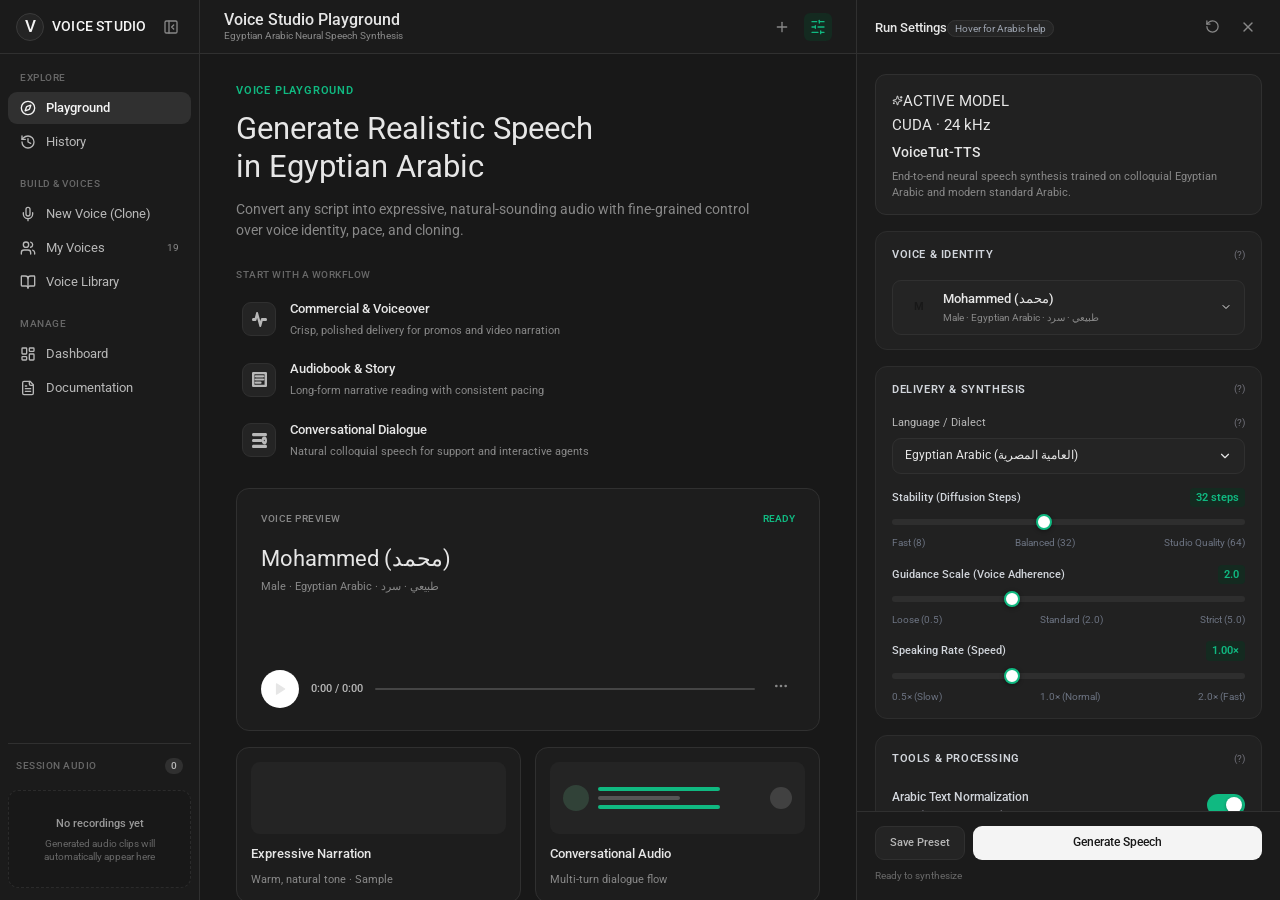
==== commit 94fff50b: "feat(ui): refine sidebar sliders, lucide icons, bottom composer dock, and english UI with arabic too" ====
--- a/voicetut_tts/webui/index.html
+++ b/voicetut_tts/webui/index.html
@@ -15,8 +15,8 @@
         document.documentElement.setAttribute("data-theme", "dark");
       })();
     </script>
-    <script type="module" crossorigin src="./ui/index-q3daUVzn.js"></script>
-    <link rel="stylesheet" crossorigin href="./ui/index-BMi031kj.css">
+    <script type="module" crossorigin src="./ui/index-DuckCa9o.js"></script>
+    <link rel="stylesheet" crossorigin href="./ui/index-Cu3F9qOn.css">
   </head>
   <body>
     <div id="root"></div>
--- a/voicetut_tts/webui/ui/index-Cu3F9qOn.css
+++ b/voicetut_tts/webui/ui/index-Cu3F9qOn.css
@@ -0,0 +1 @@
+@font-face{font-family:Readex Pro Variable;font-style:normal;font-display:swap;font-weight:160 700;src:url(./readex-pro-arabic-wght-normal-DiwT_uOQ.woff2) format("woff2-variations");unicode-range:U+0600-06FF,U+0750-077F,U+0870-088E,U+0890-0891,U+0897-08E1,U+08E3-08FF,U+200C-200E,U+2010-2011,U+204F,U+2E41,U+FB50-FDFF,U+FE70-FE74,U+FE76-FEFC,U+102E0-102FB,U+10E60-10E7E,U+10EC2-10EC4,U+10EFC-10EFF,U+1EE00-1EE03,U+1EE05-1EE1F,U+1EE21-1EE22,U+1EE24,U+1EE27,U+1EE29-1EE32,U+1EE34-1EE37,U+1EE39,U+1EE3B,U+1EE42,U+1EE47,U+1EE49,U+1EE4B,U+1EE4D-1EE4F,U+1EE51-1EE52,U+1EE54,U+1EE57,U+1EE59,U+1EE5B,U+1EE5D,U+1EE5F,U+1EE61-1EE62,U+1EE64,U+1EE67-1EE6A,U+1EE6C-1EE72,U+1EE74-1EE77,U+1EE79-1EE7C,U+1EE7E,U+1EE80-1EE89,U+1EE8B-1EE9B,U+1EEA1-1EEA3,U+1EEA5-1EEA9,U+1EEAB-1EEBB,U+1EEF0-1EEF1}@font-face{font-family:Readex Pro Variable;font-style:normal;font-display:swap;font-weight:160 700;src:url(./readex-pro-vietnamese-wght-normal-Do5Nl5oc.woff2) format("woff2-variations");unicode-range:U+0102-0103,U+0110-0111,U+0128-0129,U+0168-0169,U+01A0-01A1,U+01AF-01B0,U+0300-0301,U+0303-0304,U+0308-0309,U+0323,U+0329,U+1EA0-1EF9,U+20AB}@font-face{font-family:Readex Pro Variable;font-style:normal;font-display:swap;font-weight:160 700;src:url(./readex-pro-latin-ext-wght-normal-CsYMu49W.woff2) format("woff2-variations");unicode-range:U+0100-02BA,U+02BD-02C5,U+02C7-02CC,U+02CE-02D7,U+02DD-02FF,U+0304,U+0308,U+0329,U+1D00-1DBF,U+1E00-1E9F,U+1EF2-1EFF,U+2020,U+20A0-20AB,U+20AD-20C0,U+2113,U+2C60-2C7F,U+A720-A7FF}@font-face{font-family:Readex Pro Variable;font-style:normal;font-display:swap;font-weight:160 700;src:url(./readex-pro-latin-wght-normal--ekFhJJC.woff2) format("woff2-variations");unicode-range:U+0000-00FF,U+0131,U+0152-0153,U+02BB-02BC,U+02C6,U+02DA,U+02DC,U+0304,U+0308,U+0329,U+2000-206F,U+20AC,U+2122,U+2191,U+2193,U+2212,U+2215,U+FEFF,U+FFFD}:root,:root[data-theme=light]{--bg: #f3f4f8;--surface: #ffffff;--surface-2: #f6f7fb;--surface-3: #eceff6;--border: rgba(16, 24, 40, .08);--border-strong: rgba(16, 24, 40, .15);--text: #0c1121;--text-2: #394158;--muted: #6a7389;--accent: #1f5eff;--accent-2: #4c8dff;--accent-deep: #1240c9;--accent-soft: rgba(31, 94, 255, .08);--accent-ring: rgba(31, 94, 255, .26);--accent-text: #1a4fe0;--warn: #c98a16;--success: #0f9d66;--danger: #e0454b;--wave-idle: rgba(16, 24, 40, .13);--wave-muted: rgba(16, 24, 40, .2);--glass: rgba(255, 255, 255, .72);--shadow-sm: 0 1px 2px rgba(16, 24, 40, .04), 0 2px 8px rgba(16, 24, 40, .04);--shadow-md: 0 2px 6px rgba(16, 24, 40, .05), 0 14px 34px rgba(16, 24, 40, .07);--shadow-lg: 0 24px 60px rgba(16, 24, 40, .14);--shadow-accent: 0 10px 26px rgba(31, 94, 255, .28);--blob-a: rgba(31, 94, 255, .1);--blob-b: rgba(76, 141, 255, .08);color-scheme:light;--font: "Readex Pro Variable", "Readex Pro", "Segoe UI", system-ui, -apple-system, sans-serif}:root[data-theme=dark]{--bg: #131314;--surface: #1e1f20;--surface-2: #28292a;--surface-3: #333537;--border: rgba(255, 255, 255, .08);--border-strong: rgba(255, 255, 255, .16);--text: #e3e3e3;--text-2: #c4c7c5;--muted: #8e918f;--accent: #8ab4f8;--accent-2: #a8c7fa;--accent-deep: #1a73e8;--accent-soft: rgba(138, 180, 248, .14);--accent-ring: rgba(138, 180, 248, .32);--accent-text: #a8c7fa;--warn: #fdd663;--success: #81c995;--danger: #f28b82;--wave-idle: rgba(255, 255, 255, .08);--wave-muted: rgba(255, 255, 255, .18);--glass: rgba(24, 25, 27, .82);--shadow-sm: 0 1px 2px rgba(0, 0, 0, .35);--shadow-md: 0 4px 16px rgba(0, 0, 0, .45);--shadow-lg: 0 16px 40px rgba(0, 0, 0, .6);--shadow-accent: 0 8px 24px rgba(26, 115, 232, .35);--blob-a: rgba(138, 180, 248, .08);--blob-b: rgba(26, 115, 232, .05);color-scheme:dark}*,*:before,*:after{box-sizing:border-box}html{-webkit-text-size-adjust:100%}body{margin:0;min-height:100vh;background:var(--bg);color:var(--text);font-family:var(--font);font-size:15px;line-height:1.6;-webkit-font-smoothing:antialiased;transition:background-color .35s ease,color .35s ease;overflow-x:hidden}button,input,textarea,select{font:inherit;color:inherit}button{cursor:pointer;border:0;background:none;padding:0}button:disabled{cursor:not-allowed}a{color:inherit;text-decoration:none}:focus-visible{outline:2px solid var(--accent);outline-offset:2px;border-radius:10px}::selection{background:var(--accent-ring)}.ltr{direction:ltr;unicode-bidi:isolate}.num{font-variant-numeric:tabular-nums}svg{flex-shrink:0}.ambient{position:fixed;top:0;right:0;bottom:0;left:0;pointer-events:none;z-index:0;overflow:hidden}.ambient i{position:absolute;border-radius:50%;filter:blur(80px)}.ambient i:nth-child(1){width:620px;height:620px;top:-260px;right:-120px;background:var(--blob-a);animation:drift 22s ease-in-out infinite alternate}.ambient i:nth-child(2){width:520px;height:520px;top:30vh;left:-220px;background:var(--blob-b);animation:drift 26s ease-in-out infinite alternate-reverse}@keyframes drift{to{transform:translate3d(60px,40px,0) scale(1.08)}}.grain{position:fixed;top:0;right:0;bottom:0;left:0;pointer-events:none;z-index:0;opacity:.025;background-image:url("data:image/svg+xml,%3Csvg xmlns='http://www.w3.org/2000/svg' width='160' height='160'%3E%3Cfilter id='n'%3E%3CfeTurbulence type='fractalNoise' baseFrequency='.9' numOctaves='3'/%3E%3C/filter%3E%3Crect width='100%25' height='100%25' filter='url(%23n)'/%3E%3C/svg%3E")}.shell{position:relative;z-index:1;max-width:1240px;margin:0 auto;padding:0 24px 48px}.topbar{position:sticky;top:0;z-index:30;width:100%;backdrop-filter:saturate(160%) blur(16px);-webkit-backdrop-filter:saturate(160%) blur(16px);background:var(--glass);border-bottom:1px solid var(--border);transition:background-color .35s,border-color .35s}.topbar-inner{max-width:1240px;margin:0 auto;padding:12px 24px;display:flex;align-items:center;gap:14px}.brand{display:flex;align-items:center;gap:12px;cursor:pointer}.wordmark{direction:ltr;font-size:20px;font-weight:700;letter-spacing:-.4px;white-space:nowrap}.wordmark span{margin-left:4px;font-weight:500;background:linear-gradient(90deg,var(--accent-deep),var(--accent-2));-webkit-background-clip:text;background-clip:text;color:transparent}.ver{font-size:11px;font-weight:600;padding:2px 8px;border-radius:99px;color:var(--accent);background:color-mix(in srgb,var(--accent) 13%,transparent);border:1px solid color-mix(in srgb,var(--accent) 30%,transparent);direction:ltr}.top-actions{margin-inline-start:auto;display:flex;align-items:center;gap:8px}.pill{display:inline-flex;align-items:center;gap:7px;height:34px;padding:0 12px;border-radius:99px;font-size:12.5px;color:var(--text-2);background:var(--surface);border:1px solid var(--border);white-space:nowrap}.dot{width:7px;height:7px;border-radius:50%;background:var(--muted)}.dot.on{background:var(--success);box-shadow:0 0 color-mix(in srgb,var(--success) 60%,transparent);animation:ping 2s ease-out infinite}.dot.warn{background:var(--accent)}.dot.off{background:var(--danger)}@keyframes ping{0%{box-shadow:0 0 color-mix(in srgb,var(--success) 55%,transparent)}80%,to{box-shadow:0 0 0 7px transparent}}.icon-btn{width:36px;height:36px;border-radius:12px;display:grid;place-items:center;color:var(--text-2);background:var(--surface);border:1px solid var(--border);transition:color .2s,border-color .2s,background .2s,transform .2s}.icon-btn:hover{color:var(--text);border-color:var(--border-strong);transform:translateY(-1px)}.icon-btn.sm{width:30px;height:30px;border-radius:10px}.icon-btn.ghost{background:transparent;border-color:transparent}.icon-btn.ghost:hover{background:var(--surface-3)}.theme-btn{overflow:hidden;position:relative}.hero{padding:26px 0 22px;text-align:center}.hero h1{margin:0 auto;font-size:clamp(26px,3.6vw,40px);line-height:1.2;font-weight:700;letter-spacing:-.5px;max-width:820px}.hero h1 .grad{background:linear-gradient(100deg,var(--accent-deep),var(--accent-2));-webkit-background-clip:text;background-clip:text;color:transparent}.layout{display:grid;grid-template-columns:minmax(0,1fr) 384px;gap:20px;align-items:start}.col{display:flex;flex-direction:column;gap:20px;min-width:0}.side{position:sticky;top:84px}.card{position:relative;background:var(--surface);border:1px solid var(--border);border-radius:22px;box-shadow:var(--shadow-md);transition:background-color .35s,border-color .35s}.card-head{display:flex;align-items:center;gap:10px;padding:16px 18px 0}.card-head h2{margin:0;font-size:15px;font-weight:600;display:flex;align-items:center;gap:8px}.card-head h2 svg{color:var(--accent)}.card-head .grow{flex:1}.section-label{font-size:12px;color:var(--muted);font-weight:500;margin:0 0 8px}.seg{position:relative;display:inline-flex;padding:4px;gap:2px;border-radius:14px;background:var(--surface-3);border:1px solid var(--border)}.seg.full{display:flex}.seg.full>button{flex:1}.seg>button{position:relative;z-index:1;display:inline-flex;align-items:center;justify-content:center;gap:7px;height:34px;padding:0 14px;border-radius:10px;font-size:13.5px;font-weight:500;color:var(--muted);white-space:nowrap;transition:color .2s}.seg>button:hover{color:var(--text)}.seg>button[aria-checked=true]{color:var(--text)}.seg .seg-thumb{position:absolute;top:0;right:0;bottom:0;left:0;z-index:-1;border-radius:10px;background:var(--surface);box-shadow:0 1px 2px #00000014,0 4px 12px #00000014,0 0 0 1px var(--border)}.seg.sm>button{height:28px;padding:0 11px;font-size:12.5px}.editor{overflow:hidden}.editor-top{display:flex;align-items:center;gap:10px;flex-wrap:wrap;padding:14px 14px 0}.editor-top .grow{flex:1}.marks{display:flex;align-items:center;gap:4px;flex-wrap:wrap;padding:10px 14px;margin:12px 14px 0;border-radius:16px;background:var(--surface-2);border:1px solid var(--border)}.marks-label{display:flex;align-items:center;gap:6px;font-size:12.5px;color:var(--muted);margin-inline-end:6px}.marks-label svg{color:var(--accent)}.mark{position:relative;min-width:38px;height:38px;padding:0 6px;border-radius:11px;font-family:var(--font);font-size:22px;line-height:1;color:var(--text);background:var(--surface);border:1px solid var(--border);transition:border-color .18s,background .18s,color .18s,box-shadow .18s}.mark:hover{border-color:var(--accent-ring);background:var(--accent-soft);color:var(--accent-text);box-shadow:0 6px 16px var(--accent-soft)}.mark .tip{position:absolute;bottom:calc(100% + 8px);left:50%;transform:translate(-50%) translateY(4px);padding:4px 9px;border-radius:8px;font-family:var(--font);font-size:11.5px;white-space:nowrap;color:var(--surface);background:var(--text);opacity:0;pointer-events:none;transition:opacity .15s,transform .15s}.mark:hover .tip{opacity:1;transform:translate(-50%) translateY(0)}.marks-sep{width:1px;height:22px;background:var(--border-strong);margin:0 4px}.mark.text{font-family:var(--font);font-size:12.5px;padding:0 11px;display:inline-flex;align-items:center;gap:6px;color:var(--text-2)}.textarea-wrap{position:relative;padding:6px 18px 0}.textarea{display:block;width:100%;min-height:190px;max-height:460px;resize:none;border:0;outline:0;background:transparent;padding:12px 2px;font-family:var(--font);font-size:21px;line-height:2.05;color:var(--text);caret-color:var(--accent)}.textarea::placeholder{color:var(--muted);opacity:.75}.norm-box{margin:4px 18px 0;padding:12px 14px;border-radius:14px;background:var(--surface-2);border:1px dashed var(--border-strong);overflow:hidden}.norm-box .section-label{display:flex;align-items:center;gap:6px;margin-bottom:4px}.norm-box p{margin:0;font-family:var(--font);font-size:17px;line-height:2;color:var(--text-2);word-break:break-word}.editor-foot{display:flex;align-items:center;gap:8px;flex-wrap:wrap;padding:12px 14px 14px;margin-top:8px;border-top:1px solid var(--border)}.editor-foot .grow{flex:1}.tool{display:inline-flex;align-items:center;gap:7px;height:34px;padding:0 12px;border-radius:11px;font-size:13px;color:var(--text-2);border:1px solid transparent;transition:background .18s,color .18s,border-color .18s}.tool:hover{background:var(--surface-3);color:var(--text)}.tool[aria-pressed=true]{color:var(--accent-text);background:var(--accent-soft);border-color:var(--accent-ring)}.counter{display:inline-flex;align-items:center;gap:8px;font-size:12px;color:var(--muted)}.counter.over{color:var(--danger)}.gen-bar{display:flex;align-items:center;gap:10px;flex-wrap:wrap;padding:14px}.gen-bar .grow{flex:1}.btn{position:relative;display:inline-flex;align-items:center;justify-content:center;gap:8px;height:42px;padding:0 18px;border-radius:13px;font-size:14px;font-weight:500;color:var(--text);background:var(--surface);border:1px solid var(--border-strong);transition:transform .18s,box-shadow .18s,border-color .18s,background .18s,opacity .18s;white-space:nowrap}.btn:hover:not(:disabled){border-color:var(--accent-ring);transform:translateY(-1px)}.btn:disabled{opacity:.55}.btn.sm{height:34px;padding:0 12px;font-size:13px;border-radius:11px}.btn.block{width:100%}.btn.danger{color:var(--danger)}.btn-primary{position:relative;overflow:hidden;display:inline-flex;align-items:center;justify-content:center;gap:10px;height:50px;min-width:190px;padding:0 26px;border-radius:15px;font-size:15.5px;font-weight:600;color:#fff;background:linear-gradient(110deg,var(--accent),var(--accent-2));box-shadow:var(--shadow-accent),0 0 0 1px #ffffff1f inset;transition:transform .2s,box-shadow .2s,filter .2s}.btn-primary:hover:not(:disabled){transform:translateY(-2px);filter:brightness(1.06);box-shadow:0 16px 36px var(--accent-ring),0 0 0 1px #ffffff29 inset}.btn-primary:active:not(:disabled){transform:translateY(0) scale(.985)}.btn-primary:disabled{filter:grayscale(.35) brightness(.85);opacity:.75}.btn-primary .shine{position:absolute;top:0;right:0;bottom:0;left:0;background:linear-gradient(110deg,transparent 30%,rgba(255,255,255,.35) 50%,transparent 70%);transform:translate(-120%);animation:shine 3.6s ease-in-out infinite;pointer-events:none}.btn-primary.busy .shine{animation-duration:1.1s}@keyframes shine{0%,55%{transform:translate(-120%)}to{transform:translate(120%)}}.kbd{font-family:ui-monospace,monospace;font-size:11px;padding:2px 6px;border-radius:6px;color:#ffffffd9;background:#ffffff29;direction:ltr}.spinner{width:18px;height:18px;border-radius:50%;border:2px solid rgba(255,255,255,.35);border-top-color:#fff;animation:spin .8s linear infinite}@keyframes spin{to{transform:rotate(360deg)}}.status{display:inline-flex;align-items:center;gap:7px;font-size:12.5px;color:var(--muted);padding:4px 11px;border-radius:99px;background:var(--surface-2);border:1px solid var(--border)}.status[data-s=busy] .dot{background:var(--accent);animation:pulse 1s ease-in-out infinite}.status[data-s=ready] .dot{background:var(--success)}.status[data-s=error] .dot{background:var(--danger)}@keyframes pulse{50%{opacity:.3;transform:scale(.75)}}.wave{position:relative;margin:14px 14px 0;height:148px;border-radius:18px;background:radial-gradient(120% 140% at 50% 0%,var(--accent-soft),transparent 60%),var(--surface-2);border:1px solid var(--border);overflow:hidden}.wave canvas{position:absolute;top:0;right:0;bottom:0;left:0;width:100%;height:100%}.wave.seekable canvas{cursor:pointer}.wave-msg{position:absolute;top:0;right:0;bottom:0;left:0;display:grid;place-items:center;pointer-events:none;font-size:13px;color:var(--muted)}.wave-msg span{padding:6px 14px;border-radius:99px;background:var(--glass);-webkit-backdrop-filter:blur(6px);backdrop-filter:blur(6px);border:1px solid var(--border)}.wave-tip{position:absolute;top:8px;padding:2px 8px;border-radius:7px;font-size:11.5px;color:var(--surface);background:var(--text);transform:translate(-50%);pointer-events:none;direction:ltr}.player{display:flex;align-items:center;gap:12px;padding:14px}.play{width:52px;height:52px;border-radius:50%;display:grid;place-items:center;color:#fff;background:linear-gradient(135deg,var(--accent),var(--accent-2));box-shadow:var(--shadow-accent);transition:transform .18s,box-shadow .18s,opacity .18s}.play:hover:not(:disabled){transform:scale(1.06)}.play:disabled{opacity:.4;box-shadow:none}.time{font-size:13px;color:var(--text-2);direction:ltr}.time .sep{color:var(--muted);margin:0 5px}.player .grow{flex:1;min-width:0}.now-voice{display:flex;align-items:center;gap:8px;font-size:12.5px;color:var(--muted);overflow:hidden;white-space:nowrap;text-overflow:ellipsis}.metrics{display:grid;grid-template-columns:repeat(4,minmax(0,1fr));gap:10px;padding:0 14px 14px}.metric{padding:12px 12px 10px;border-radius:15px;background:var(--surface-2);border:1px solid var(--border)}.metric dt{display:flex;align-items:center;gap:6px;font-size:11.5px;color:var(--muted)}.metric dd{margin:4px 0 0;font-size:20px;font-weight:600;letter-spacing:-.3px;direction:ltr;text-align:right}.metric dd small{font-size:11.5px;font-weight:400;color:var(--muted);margin-inline-start:3px}.history{border-top:1px solid var(--border);padding:12px 14px 14px}.history ol{list-style:none;margin:0;padding:0;display:flex;flex-direction:column;gap:6px}.history li button{width:100%;display:flex;align-items:center;gap:10px;padding:8px 10px;border-radius:12px;text-align:start;transition:background .18s}.history li button:hover,.history li button[aria-current=true]{background:var(--surface-3)}.history .h-ico{width:30px;height:30px;border-radius:9px;display:grid;place-items:center;color:var(--accent);background:var(--accent-soft)}.history .h-text{flex:1;min-width:0;font-size:13.5px;overflow:hidden;white-space:nowrap;text-overflow:ellipsis}.history .h-meta{font-size:11.5px;color:var(--muted);direction:ltr}.side-body{padding:14px;display:flex;flex-direction:column;gap:14px}.search{position:relative;display:flex;align-items:center}.search svg{position:absolute;inset-inline-start:12px;color:var(--muted);pointer-events:none}.search input{width:100%;height:40px;padding:0 38px 0 12px;border-radius:12px;border:1px solid var(--border);background:var(--surface-2);outline:none;font-size:13.5px;transition:border-color .2s,box-shadow .2s}.search input:focus{border-color:var(--accent-ring);box-shadow:0 0 0 4px var(--accent-soft)}.voices{display:grid;grid-template-columns:repeat(2,minmax(0,1fr));gap:8px;max-height:404px;overflow-y:auto;padding:2px;margin:-2px;scrollbar-width:thin}.voice{position:relative;display:flex;align-items:center;gap:10px;padding:9px 10px;border-radius:15px;text-align:start;background:var(--surface-2);border:1px solid var(--border);transition:border-color .2s,background .2s,transform .2s;cursor:pointer}.voice:hover{border-color:var(--border-strong);transform:translateY(-1px)}.voice[aria-selected=true]{background:var(--accent-soft);border-color:transparent}.voice .ring{position:absolute;top:-1px;right:-1px;bottom:-1px;left:-1px;border-radius:15px;border:1.5px solid var(--accent);box-shadow:0 0 0 4px var(--accent-soft);pointer-events:none}.avatar{position:relative;width:38px;height:38px;border-radius:12px;display:grid;place-items:center;font-size:15px;font-weight:600;color:#fff;flex-shrink:0}.avatar.male{background:linear-gradient(135deg,#1f5eff,#123fb8)}.avatar.female{background:linear-gradient(135deg,#f0628f,#c7306a)}.avatar.custom{background:linear-gradient(135deg,var(--accent-2),var(--accent))}.voice-main{flex:1;min-width:0;display:flex;flex-direction:column;line-height:1.3}.voice-main b{font-size:13.5px;font-weight:600;overflow:hidden;white-space:nowrap;text-overflow:ellipsis}.voice-main small{font-size:11px;color:var(--muted);overflow:hidden;white-space:nowrap;text-overflow:ellipsis}.voice-play{width:28px;height:28px;border-radius:9px;display:grid;place-items:center;color:var(--text-2);background:var(--surface);border:1px solid var(--border);flex-shrink:0;transition:color .18s,border-color .18s}.voice-play:hover{color:var(--accent);border-color:var(--accent-ring)}.eq{display:inline-flex;align-items:flex-end;gap:2px;height:12px}.eq i{width:2.5px;border-radius:2px;background:currentColor;animation:eq .9s ease-in-out infinite}.eq i:nth-child(2){animation-delay:-.3s}.eq i:nth-child(3){animation-delay:-.6s}@keyframes eq{0%,to{height:3px}50%{height:12px}}.voice-detail{padding:12px;border-radius:15px;background:var(--surface-2);border:1px solid var(--border)}.voice-detail .row{display:flex;align-items:center;gap:10px}.tags{display:flex;flex-wrap:wrap;gap:5px}.tag{font-size:11.5px;padding:2px 9px;border-radius:99px;color:var(--accent-text);background:var(--accent-soft)}.tag.g{color:var(--text-2);background:var(--surface-3)}.voice-detail p{margin:8px 0 0;font-size:13px;line-height:1.8;color:var(--text-2)}.empty-note{grid-column:1 / -1;text-align:center;font-size:13px;color:var(--muted);padding:22px 0}.drop{position:relative;display:flex;flex-direction:column;align-items:center;gap:8px;padding:22px 14px;border-radius:18px;text-align:center;cursor:pointer;background:var(--surface-2);border:1.5px dashed var(--border-strong);transition:border-color .2s,background .2s}.drop:hover,.drop.over{border-color:var(--accent);background:var(--accent-soft)}.drop .drop-ico{width:46px;height:46px;border-radius:14px;display:grid;place-items:center;color:var(--accent);background:var(--surface);border:1px solid var(--border);box-shadow:var(--shadow-sm)}.drop b{font-size:14px;font-weight:600}.drop small{font-size:12px;color:var(--muted)}.or{display:flex;align-items:center;gap:10px;font-size:12px;color:var(--muted)}.or:before,.or:after{content:"";flex:1;height:1px;background:var(--border)}.rec{display:flex;align-items:center;gap:12px;padding:10px;border-radius:16px;background:var(--surface-2);border:1px solid var(--border)}.rec-btn{position:relative;width:46px;height:46px;border-radius:50%;display:grid;place-items:center;color:#fff;background:var(--danger);box-shadow:0 8px 20px color-mix(in srgb,var(--danger) 35%,transparent);flex-shrink:0}.rec-btn.idle{color:var(--danger);background:color-mix(in srgb,var(--danger) 12%,transparent);box-shadow:none}.rec-meter{flex:1;display:flex;align-items:center;gap:2px;height:34px;overflow:hidden}.rec-meter i{flex:1;min-width:2px;border-radius:2px;background:var(--danger);opacity:.85}.rec-time{font-size:13px;color:var(--text-2);direction:ltr}.clip{display:flex;align-items:center;gap:10px;padding:10px;border-radius:16px;background:var(--accent-soft);border:1px solid var(--accent-ring)}.mini-wave{flex:1;height:30px;display:flex;align-items:center;gap:1.5px;min-width:0}.mini-wave i{flex:1;border-radius:2px;background:var(--accent);opacity:.65;min-height:2px}.field label{display:block;font-size:12.5px;color:var(--muted);margin-bottom:6px}.field textarea{width:100%;min-height:74px;padding:10px 12px;resize:vertical;border-radius:13px;border:1px solid var(--border);background:var(--surface-2);outline:none;font-size:14px;line-height:1.8;transition:border-color .2s,box-shadow .2s}.field textarea:focus{border-color:var(--accent-ring);box-shadow:0 0 0 4px var(--accent-soft)}.consent{display:flex;gap:8px;font-size:12px;color:var(--muted);line-height:1.7}.consent svg{color:var(--accent);margin-top:3px}.settings{display:flex;flex-direction:column;gap:18px}.slider-row .slider-head{display:flex;align-items:baseline;gap:8px;margin-bottom:9px}.slider-head span{font-size:13.5px;font-weight:500}.slider-head code{font-size:11px;color:var(--muted);font-family:ui-monospace,monospace;direction:ltr}.slider-head output{margin-inline-start:auto;font-size:12.5px;font-weight:600;color:var(--accent-text);background:var(--accent-soft);padding:1px 9px;border-radius:8px;direction:ltr}.slider{position:relative;height:22px;cursor:pointer;touch-action:none;direction:ltr}.slider .track{position:absolute;left:0;right:0;top:50%;height:6px;margin-top:-3px;border-radius:99px;background:var(--surface-3);overflow:hidden}.slider .fill{position:absolute;top:0;bottom:0;border-radius:99px;background:linear-gradient(90deg,var(--accent),var(--accent-2))}.slider .thumb{position:absolute;top:50%;width:20px;height:20px;margin:-10px 0 0 -10px;border-radius:50%;background:#fff;border:2px solid var(--accent);box-shadow:0 2px 8px #0000002e;transition:box-shadow .18s,transform .18s}.slider:hover .thumb,.slider:focus-visible .thumb,.slider.drag .thumb{box-shadow:0 0 0 7px var(--accent-soft),0 2px 8px #0000002e}.slider.drag .thumb{transform:scale(1.1)}.slider:focus-visible{outline:none}.slider-hint{margin-top:5px;display:flex;justify-content:space-between;font-size:11px;color:var(--muted);direction:ltr}.switch-row{display:flex;align-items:center;gap:12px;cursor:pointer}.switch-row .txt{flex:1;display:flex;flex-direction:column;line-height:1.4}.switch-row .txt b{font-size:13.5px;font-weight:500}.switch-row .txt small{font-size:11.5px;color:var(--muted)}.switch{position:relative;width:44px;height:26px;border-radius:99px;background:var(--surface-3);border:1px solid var(--border-strong);flex-shrink:0;transition:background .2s}.switch[aria-checked=true]{background:linear-gradient(90deg,var(--accent),var(--accent-2));border-color:transparent}.switch .knob{position:absolute;top:2px;width:20px;height:20px;border-radius:50%;background:#fff;box-shadow:0 1px 4px #00000040}.link{display:inline-flex;align-items:center;gap:5px;font-size:12.5px;color:var(--muted);transition:color .18s}.link:hover{color:var(--accent-text)}.guide{margin-top:30px}.guide-toggle{width:100%;display:flex;align-items:center;gap:12px;padding:14px 16px;border-radius:18px;text-align:start;color:var(--text);transition:border-color .2s}.guide-toggle:hover{border-color:var(--accent-ring)}.guide-toggle .t-ico{margin:0;width:32px;height:32px}.guide-title{flex:1;font-size:14.5px;font-weight:600}.guide-body{overflow:hidden}.guide-body .fix-grid{margin-top:14px}.fix-grid{display:grid;grid-template-columns:repeat(3,minmax(0,1fr));gap:14px}.fix{padding:18px;display:flex;flex-direction:column;gap:12px}.fix-words{display:flex;align-items:center;justify-content:center;gap:14px;padding:16px 10px;border-radius:16px;background:var(--surface-2);border:1px solid var(--border);font-family:var(--font);font-size:30px;line-height:1.6}.fix-words .from{color:var(--muted);text-decoration:line-through;text-decoration-color:color-mix(in srgb,var(--danger) 60%,transparent);text-decoration-thickness:2px}.fix-words .to{color:var(--text);background:linear-gradient(90deg,var(--accent),var(--accent-2));-webkit-background-clip:text;background-clip:text;color:transparent}.fix-words svg{color:var(--muted)}.fix h3{margin:0;font-size:14.5px;font-weight:600}.fix p{margin:0;font-size:13px;color:var(--muted);line-height:1.8}.fix p q{font-family:var(--font);font-size:15px;color:var(--text-2);quotes:"«" "»"}.tips{margin-top:14px;display:grid;grid-template-columns:repeat(4,minmax(0,1fr));gap:14px}.tip-card{padding:16px}.tip-card .t-ico{width:36px;height:36px;border-radius:11px;display:grid;place-items:center;color:var(--accent);background:var(--accent-soft);margin-bottom:10px}.tip-card h3{margin:0 0 4px;font-size:14px;font-weight:600}.tip-card p{margin:0;font-size:12.5px;color:var(--muted);line-height:1.8}.tip-card code{font-size:11.5px;padding:1px 6px;border-radius:6px;background:var(--surface-3);direction:ltr;unicode-bidi:isolate}.footer{margin-top:40px;padding-top:22px;border-top:1px solid var(--border);display:flex;align-items:center;justify-content:center;flex-wrap:wrap;gap:8px 18px;font-size:12.5px;color:var(--muted)}.footer a{transition:color .18s}.footer a:hover{color:var(--accent-text)}.toasts{position:fixed;bottom:22px;left:50%;transform:translate(-50%);z-index:100;display:flex;flex-direction:column;align-items:center;gap:8px;pointer-events:none;width:min(440px,calc(100vw - 32px))}.toast{pointer-events:auto;display:flex;align-items:center;gap:10px;width:100%;padding:11px 14px;border-radius:14px;font-size:13.5px;color:var(--text);background:var(--surface);border:1px solid var(--border-strong);box-shadow:var(--shadow-lg)}.toast.error svg{color:var(--danger)}.toast.ok svg{color:var(--success)}.toast.info svg{color:var(--accent)}@media(max-width:1080px){.layout{grid-template-columns:minmax(0,1fr)}.side{position:static}.voices{grid-template-columns:repeat(3,minmax(0,1fr));max-height:none}.tips{grid-template-columns:repeat(2,minmax(0,1fr))}}@media(max-width:760px){.fix-grid{grid-template-columns:minmax(0,1fr)}.metrics,.voices{grid-template-columns:repeat(2,minmax(0,1fr))}}@media(max-width:560px){.shell{padding:0 16px 36px}.topbar-inner{padding:10px 16px}.pill.device span.lbl{display:none}.top-actions{gap:6px}.hero{padding:22px 0 18px}.textarea{font-size:19px;min-height:160px}.gen-bar .btn-primary{width:100%}.gen-bar .seg{flex:1}.gen-bar .seg>button{flex:1}.tips{grid-template-columns:minmax(0,1fr)}.tool .lbl{display:none}.wave{height:120px}}@media(prefers-reduced-motion:reduce){*,*:before,*:after{animation-duration:.01ms!important;animation-iteration-count:1!important;transition-duration:.01ms!important}}.fix .btn{max-width:100%}.try-text{overflow:hidden;text-overflow:ellipsis;font-family:var(--font);font-size:14px}.agent-app-shell{display:flex;width:100vw;height:100vh;overflow:hidden;position:relative;background:var(--bg);color:var(--text)}.agent-sidebar{width:360px;min-width:360px;max-width:360px;height:100vh;background:var(--surface);border-inline-end:1px solid var(--border);display:flex;flex-direction:column;z-index:40;transition:margin-inline-start .32s cubic-bezier(.16,1,.3,1),transform .32s cubic-bezier(.16,1,.3,1);box-shadow:var(--shadow-sm);position:relative}.agent-sidebar.collapsed{margin-inline-start:-360px}.sidebar-header{padding:16px 18px;display:flex;align-items:center;justify-content:space-between;border-bottom:1px solid var(--border);min-height:60px}.brand-logo{width:32px;height:32px;border-radius:9px;background:linear-gradient(135deg,var(--accent),var(--accent-deep));color:#fff;display:flex;align-items:center;justify-content:center;font-weight:800;font-size:13px;letter-spacing:-.5px;box-shadow:0 3px 10px var(--accent-ring)}.brand-text{display:flex;align-items:center;gap:8px}.agent-badge{font-size:9px;font-weight:700;padding:2px 6px;border-radius:6px;background:var(--accent-soft);color:var(--accent-text);border:1px solid var(--accent-ring);letter-spacing:.5px}.sidebar-new-action{padding:14px 16px 6px}.new-chat-btn{width:100%;height:42px;border-radius:12px;border:1px dashed var(--border-strong);background:var(--surface-2);color:var(--text);font-weight:600;font-size:14px;display:flex;align-items:center;justify-content:center;gap:8px;cursor:pointer;transition:all .2s ease}.new-chat-btn:hover{background:var(--accent-soft);border-color:var(--accent);color:var(--accent-text);transform:translateY(-1px)}.sidebar-tabs{padding:10px 16px;border-bottom:1px solid var(--border)}.sidebar-content{flex:1;overflow-y:auto;overflow-x:hidden;padding:14px 16px;display:flex;flex-direction:column;gap:14px}.sidebar-content .card{box-shadow:none;border:1px solid var(--border);background:var(--surface-2);border-radius:16px}.sidebar-content .card-head{padding:12px 14px 0}.sidebar-content .side-body{padding:14px}.sidebar-footer{padding:12px 16px;border-top:1px solid var(--border);display:flex;align-items:center;justify-content:space-between;background:var(--surface-2);min-height:52px}.footer-actions{display:flex;align-items:center;gap:6px}.history-tab-pane{display:flex;flex-direction:column;gap:8px}.empty-history-note{text-align:center;padding:36px 12px;color:var(--muted);display:flex;flex-direction:column;align-items:center;gap:8px}.empty-history-note p{margin:0;font-weight:600;color:var(--text-2);font-size:14px}.history-list{list-style:none;padding:0;margin:0;display:flex;flex-direction:column;gap:8px}.history-card{width:100%;text-align:inherit;padding:12px;background:var(--surface-2);border:1px solid var(--border);border-radius:12px;display:flex;flex-direction:column;gap:6px;transition:all .2s ease;cursor:pointer}.history-card:hover{border-color:var(--accent);background:var(--surface);box-shadow:var(--shadow-sm)}.history-card.active{border-color:var(--accent);background:var(--accent-soft)}.history-card .h-top{display:flex;align-items:center;justify-content:space-between;font-size:12px}.history-card .h-voice-tag{font-weight:600;color:var(--accent-text)}.history-card .h-time{color:var(--muted);font-size:11px}.history-card .h-text-preview{font-size:13px;color:var(--text);line-height:1.4;overflow:hidden;text-overflow:ellipsis;display:-webkit-box;-webkit-line-clamp:2;-webkit-box-orient:vertical}.agent-canvas-area{flex:1;height:100vh;display:flex;flex-direction:column;position:relative;overflow:hidden;min-width:0}.agent-topbar{height:60px;min-height:60px;border-bottom:1px solid var(--border);display:flex;align-items:center;justify-content:space-between;padding:0 20px;background:var(--glass);backdrop-filter:blur(14px);-webkit-backdrop-filter:blur(14px);z-index:20}.topbar-start,.topbar-end{display:flex;align-items:center;gap:10px}.top-voice-chip{display:inline-flex;align-items:center;gap:8px;padding:6px 12px;border-radius:99px;background:var(--surface-2);border:1px solid var(--border);font-size:13px;cursor:pointer;transition:all .2s ease}.top-voice-chip:hover{border-color:var(--accent);background:var(--accent-soft)}.top-voice-chip .chip-icon{color:var(--accent);display:flex;align-items:center}.top-voice-chip .chip-badge{font-size:10px;padding:1px 6px;border-radius:99px;background:var(--surface-3);color:var(--muted)}.new-btn-top{border-radius:10px}.agent-scroll-viewport{flex:1;overflow-y:auto;overflow-x:hidden;padding:24px 20px 240px;display:flex;flex-direction:column;scroll-behavior:smooth}.agent-hero-empty{max-width:760px;margin:auto;text-align:center;padding:30px 16px 20px;display:flex;flex-direction:column;align-items:center}.hero-badge-icon{width:58px;height:58px;border-radius:18px;background:linear-gradient(135deg,var(--accent),var(--accent-2));color:#fff;display:flex;align-items:center;justify-content:center;margin-bottom:18px;box-shadow:var(--shadow-accent)}.agent-hero-empty h1{font-size:32px;font-weight:800;margin:0 0 10px;letter-spacing:-.6px}.hero-subtitle{font-size:16px;color:var(--muted);max-width:560px;margin:0 auto 30px;line-height:1.6}.hero-suggestions-grid{display:grid;grid-template-columns:repeat(2,minmax(0,1fr));gap:14px;width:100%}.suggestion-card{text-align:inherit;background:var(--surface);border:1px solid var(--border);border-radius:16px;padding:16px;display:flex;flex-direction:column;gap:8px;cursor:pointer;transition:all .22s ease;box-shadow:var(--shadow-sm)}.suggestion-card:hover{border-color:var(--accent);box-shadow:var(--shadow-md);transform:translateY(-2px);background:var(--surface-2)}.sug-head{display:flex;align-items:center;justify-content:space-between}.sug-title{font-size:13px;font-weight:600;color:var(--text-2)}.sug-badge{font-size:10px;padding:2px 7px;border-radius:99px;background:var(--surface-3);color:var(--muted);font-weight:600}.sug-text{margin:0;font-size:14px;color:var(--text);line-height:1.5}.agent-messages-stream{max-width:840px;width:100%;margin:0 auto;display:flex;flex-direction:column;gap:24px}.msg-row{display:flex;gap:14px;align-items:flex-start;width:100%}.msg-avatar{width:36px;height:36px;border-radius:10px;display:flex;align-items:center;justify-content:center;flex-shrink:0}.user-avatar{background:var(--surface-3);color:var(--text-2)}.agent-avatar{background:linear-gradient(135deg,var(--accent),var(--accent-deep));color:#fff;box-shadow:var(--shadow-accent)}.user-row{flex-direction:row-reverse}.user-bubble{max-width:80%;background:var(--surface-2);border:1px solid var(--border);border-radius:20px 20px 4px;padding:14px 18px;display:flex;flex-direction:column;gap:6px;box-shadow:var(--shadow-sm)}.user-bubble-content{font-size:15px;line-height:1.6;color:var(--text);word-break:break-word}.msg-bubble-meta{display:flex;align-items:center;gap:8px;font-size:11px;color:var(--muted);justify-content:flex-end}.meta-tag{background:var(--surface-3);padding:1px 6px;border-radius:4px;font-weight:600}.agent-card{flex:1;background:var(--surface);border:1px solid var(--border);border-radius:20px;padding:18px;box-shadow:var(--shadow-md);display:flex;flex-direction:column;gap:14px;transition:border-color .25s,box-shadow .25s}.msg-row.agent-row.active .agent-card{border-color:color-mix(in srgb,var(--accent) 35%,transparent)}.agent-card-header{display:flex;align-items:center;justify-content:space-between}.agent-card-title{display:flex;align-items:center;gap:10px}.agent-voice-tag{font-size:12px;padding:2px 8px;border-radius:99px;background:var(--accent-soft);color:var(--accent-text);font-weight:500}.status-pill{display:inline-flex;align-items:center;gap:6px;font-size:12px;padding:3px 10px;border-radius:99px;font-weight:500}.status-pill.busy{background:color-mix(in srgb,var(--warn) 15%,transparent);color:var(--warn)}.status-pill.ready{background:color-mix(in srgb,var(--success) 14%,transparent);color:var(--success)}.status-pill.error{background:color-mix(in srgb,var(--danger) 14%,transparent);color:var(--danger)}.agent-wave-container{border-radius:14px;overflow:hidden;background:var(--surface-2);border:1px solid var(--border)}.agent-player-bar{display:flex;align-items:center;gap:12px;padding:6px 4px}.play-btn-circle{width:40px;height:40px;border-radius:50%;background:var(--accent);color:#fff;display:flex;align-items:center;justify-content:center;box-shadow:var(--shadow-accent);cursor:pointer;flex-shrink:0;transition:transform .15s,background-color .2s}.play-btn-circle:hover{background:var(--accent-deep);transform:scale(1.05)}.icon-action-btn{width:32px;height:32px;border-radius:8px;display:flex;align-items:center;justify-content:center;color:var(--muted);cursor:pointer;transition:all .15s}.icon-action-btn:hover{background:var(--surface-3);color:var(--text)}.agent-metrics-grid{display:grid;grid-template-columns:repeat(4,minmax(0,1fr));gap:8px;padding-top:6px;border-top:1px solid var(--border)}.metric-chip{display:flex;align-items:center;gap:6px;font-size:11px;color:var(--muted);background:var(--surface-2);padding:6px 10px;border-radius:8px}.metric-chip b{color:var(--text);font-weight:600;margin-inline-start:auto}.agent-prompt-wrapper{position:absolute;bottom:0;left:0;right:0;padding:0 20px 18px;pointer-events:none;z-index:25}.agent-prompt-box{max-width:840px;margin:0 auto;pointer-events:auto;background:var(--surface);border:1px solid var(--border-strong);border-radius:22px;box-shadow:var(--shadow-lg);backdrop-filter:blur(20px);-webkit-backdrop-filter:blur(20px);overflow:hidden;display:flex;flex-direction:column;transition:border-color .2s,box-shadow .2s}.agent-prompt-box:focus-within{border-color:var(--accent);box-shadow:0 0 0 3px var(--accent-ring),var(--shadow-lg)}.prompt-marks-bar{display:flex;align-items:center;gap:10px;padding:8px 14px;background:var(--surface-2);border-bottom:1px solid var(--border);overflow-x:auto}.prompt-marks-bar .marks-label{font-size:12px;font-weight:600;color:var(--muted);display:flex;align-items:center;gap:4px}.prompt-marks-bar .marks-items{display:flex;align-items:center;gap:6px}.mark-mini{padding:3px 8px;border-radius:6px;background:var(--surface);border:1px solid var(--border);font-size:15px;font-family:var(--font);cursor:pointer;transition:all .15s}.mark-mini:hover{background:var(--accent-soft);border-color:var(--accent);color:var(--accent-text)}.mark-mini.text-btn{font-size:12px;display:flex;align-items:center;gap:4px;padding:4px 8px}.prompt-input-row{padding:4px 14px 2px}.prompt-textarea{width:100%;border:none;outline:none;background:transparent;color:var(--text);font-family:var(--font);font-size:16px;line-height:1.5;resize:none;min-height:52px;max-height:220px;overflow-y:auto}.prompt-textarea::placeholder{color:var(--muted);opacity:.75}.prompt-norm-preview{margin:0 14px 8px;padding:8px 12px;background:var(--surface-2);border:1px solid var(--border);border-radius:10px;font-size:13px}.prompt-norm-preview p{margin:4px 0 0;color:var(--text-2)}.prompt-controls-row{display:flex;align-items:center;justify-content:space-between;padding:8px 14px 12px;gap:8px;flex-wrap:wrap;border-top:1px solid color-mix(in srgb,var(--border) 50%,transparent)}.controls-group-start,.controls-group-end{display:flex;align-items:center;gap:8px}.tool-icon-btn{width:32px;height:32px;border-radius:8px;display:flex;align-items:center;justify-content:center;color:var(--muted);cursor:pointer;transition:all .15s}.tool-icon-btn:hover,.tool-icon-btn.active{background:var(--accent-soft);color:var(--accent-text)}.prompt-submit-btn{width:36px;height:36px;border-radius:10px;background:var(--accent);color:#fff;display:flex;align-items:center;justify-content:center;cursor:pointer;transition:all .15s;box-shadow:0 2px 8px var(--accent-ring);flex-shrink:0}.prompt-submit-btn:hover:not(:disabled){background:var(--accent-deep);transform:scale(1.04)}.prompt-submit-btn:disabled{opacity:.45;cursor:not-allowed}.prompt-submit-btn.busy{background:var(--surface-3);color:var(--accent)}.stop-action-btn{background:color-mix(in srgb,var(--danger) 15%,transparent);color:var(--danger);border:1px solid color-mix(in srgb,var(--danger) 30%,transparent)}.prompt-disclaimer{font-size:11px;color:var(--muted);text-align:center;margin-top:6px;pointer-events:auto}.prompt-disclaimer kbd{font-family:inherit;font-size:10px;padding:1px 4px;border-radius:4px;background:var(--surface-3);border:1px solid var(--border)}@media(max-width:1024px){.agent-sidebar{position:fixed;top:0;right:0;bottom:0;width:340px;min-width:340px;transform:translate(100%);margin-inline-start:0!important}.agent-sidebar.open{transform:translate(0)}.agent-sidebar.collapsed{transform:translate(100%)}.sidebar-backdrop{position:fixed;top:0;right:0;bottom:0;left:0;background:#00000073;backdrop-filter:blur(4px);-webkit-backdrop-filter:blur(4px);z-index:39}}@media(max-width:760px){.hero-suggestions-grid{grid-template-columns:1fr}.agent-metrics-grid{grid-template-columns:repeat(2,minmax(0,1fr))}.prompt-controls-row{gap:6px}.agent-scroll-viewport{padding:16px 14px 230px}.agent-prompt-wrapper{padding:0 12px 14px}.top-device{display:none}}.google-studio-layout{display:flex;width:100vw;height:100vh;overflow:hidden;background:var(--bg);color:var(--text);position:relative}.studio-left-nav{width:240px;min-width:240px;max-width:240px;height:100vh;background:var(--bg);border-inline-end:1px solid var(--border);display:flex;flex-direction:column;z-index:30;transition:width .22s ease,min-width .22s ease,max-width .22s ease}.studio-left-nav.collapsed{width:64px;min-width:64px;max-width:64px}.left-nav-top{height:52px;padding:0 14px;display:flex;align-items:center;gap:10px;border-bottom:1px solid var(--border)}.icon-btn-ghost{width:34px;height:34px;border-radius:8px;display:flex;align-items:center;justify-content:center;color:var(--muted);cursor:pointer;transition:all .15s;background:transparent;border:none}.icon-btn-ghost:hover{background:var(--surface-2);color:var(--text)}.icon-btn-ghost.sm{width:28px;height:28px}.studio-brand{display:flex;align-items:center;gap:8px;cursor:pointer}.brand-logo-gemini{width:26px;height:26px;border-radius:7px;background:linear-gradient(135deg,#4285f4,#9b51e0,#ea4335);color:#fff;display:flex;align-items:center;justify-content:center}.brand-title{font-size:15px;font-weight:700;letter-spacing:-.3px;color:var(--text)}.brand-title span{font-weight:400;color:var(--muted)}.left-nav-scroll{flex:1;overflow-y:auto;padding:12px 8px;display:flex;flex-direction:column;gap:16px}.nav-section{display:flex;flex-direction:column;gap:3px}.nav-section-title{font-size:11px;font-weight:600;color:var(--muted);padding:4px 12px;letter-spacing:.6px}.nav-item{display:flex;align-items:center;gap:12px;padding:9px 12px;border-radius:99px;font-size:13.5px;font-weight:500;color:var(--text-2);background:transparent;border:none;cursor:pointer;transition:all .14s ease;width:100%;text-align:inherit}.nav-item:hover{background:var(--surface);color:var(--text)}.nav-item.active{background:var(--surface-2);color:var(--text);font-weight:600}.nav-badge{margin-inline-start:auto;font-size:11px;padding:1px 7px;border-radius:99px;background:var(--surface-3);color:var(--accent);font-weight:600}.nav-badge-subtle{margin-inline-start:auto;font-size:11px;color:var(--muted)}.ext-icon{margin-inline-start:auto;color:var(--muted)}.nav-item.new-app-btn{color:var(--accent);font-weight:600}.left-nav-footer{border-top:1px solid var(--border);padding:10px 12px;display:flex;align-items:center;justify-content:space-between}.profile-pill{display:flex;align-items:center;gap:8px;cursor:pointer}.profile-avatar{width:28px;height:28px;border-radius:50%;background:linear-gradient(135deg,#1a73e8,#4285f4);color:#fff;display:flex;align-items:center;justify-content:center;font-size:10px;font-weight:700}.profile-info{display:flex;align-items:center;gap:6px}.profile-name{font-size:12px;font-weight:500;color:var(--text-2)}.pro-badge{font-size:9px;font-weight:700;padding:1px 5px;border-radius:4px;background:var(--surface-3);border:1px solid var(--border);color:var(--accent)}.studio-center-stage{flex:1;height:100vh;display:flex;flex-direction:column;position:relative;overflow:hidden;background:var(--bg)}.playground-topbar{height:52px;min-height:52px;border-bottom:1px solid var(--border);display:flex;align-items:center;justify-content:space-between;padding:0 20px;background:var(--bg);z-index:10}.topbar-breadcrumb{display:flex;align-items:center;gap:8px;font-size:13.5px}.nav-expand-trigger{margin-inline-end:4px}.crumb-main{font-weight:600;color:var(--text)}.crumb-sep,.crumb-sub{color:var(--muted)}.topbar-actions{display:flex;align-items:center;gap:8px}.btn-studio-action{display:inline-flex;align-items:center;gap:6px;padding:6px 12px;border-radius:8px;font-size:12.5px;font-weight:500;background:var(--surface);border:1px solid var(--border);color:var(--text-2);cursor:pointer;transition:all .15s ease}.btn-studio-action:hover{background:var(--surface-2);color:var(--text);border-color:var(--border-strong)}.btn-studio-action.run-settings-trigger.active{background:var(--surface-3);color:var(--accent);border-color:var(--accent)}.studio-canvas-scroll{flex:1;overflow-y:auto;overflow-x:hidden;padding:24px 28px 200px;display:flex;flex-direction:column}.studio-hero-section{max-width:800px;margin:40px auto 20px;display:flex;flex-direction:column;gap:24px}.studio-hero-title h2{font-size:28px;font-weight:700;margin:0 0 10px;color:var(--text);letter-spacing:-.4px}.studio-hero-title p{font-size:14.5px;color:var(--muted);line-height:1.6;margin:0}.studio-prompts-section{display:flex;flex-direction:column;gap:12px}.prompts-title{font-size:13px;font-weight:600;color:var(--muted)}.prompts-list{display:flex;flex-direction:column;gap:8px}.prompt-try-card{display:flex;align-items:flex-start;gap:10px;padding:12px 16px;border-radius:12px;background:var(--surface);border:1px solid var(--border);color:var(--text);cursor:pointer;text-align:inherit;transition:all .15s ease}.prompt-try-card:hover{background:var(--surface-2);border-color:var(--accent);transform:translate(-2px)}.prompt-bullet{color:var(--accent);font-size:18px;line-height:1.2}.prompt-txt{font-size:14px;line-height:1.5;color:var(--text-2)}.prompt-try-card:hover .prompt-txt{color:var(--text)}.studio-history-view{max-width:840px;margin:20px auto;width:100%;display:flex;flex-direction:column;gap:20px;padding:0 20px 200px}.studio-history-head{display:flex;flex-direction:column;gap:4px}.history-head-title{display:flex;align-items:center;gap:8px;color:var(--text)}.history-head-title h2{font-size:20px;font-weight:700;margin:0}.studio-history-head p{font-size:13px;color:var(--muted);margin:0}.empty-history-box{text-align:center;padding:60px 20px;border:1px dashed var(--border);border-radius:16px;color:var(--muted);display:flex;flex-direction:column;align-items:center;gap:10px}.empty-history-box p{font-size:15px;font-weight:600;color:var(--text-2);margin:0}.history-cards-grid{display:flex;flex-direction:column;gap:10px}.history-card-item{background:var(--surface);border:1px solid var(--border);border-radius:14px;padding:14px 16px;cursor:pointer;display:flex;flex-direction:column;gap:8px;transition:all .18s ease}.history-card-item:hover,.history-card-item.active{border-color:var(--accent);background:var(--surface-2);transform:translateY(-1px)}.history-card-item .card-top{display:flex;align-items:center;justify-content:space-between}.history-card-item .voice-badge{font-size:12px;font-weight:600;color:var(--accent-text);background:var(--accent-soft);padding:2px 8px;border-radius:6px}.history-card-item .dur{font-size:12px;color:var(--muted)}.history-card-item .card-text{font-size:14px;color:var(--text);margin:0;line-height:1.5}.studio-inspector{width:340px;min-width:340px;max-width:340px;height:100vh;background:var(--bg);border-inline-start:1px solid var(--border);display:flex;flex-direction:column;z-index:25}.inspector-head{height:52px;padding:0 16px;display:flex;align-items:center;justify-content:space-between;border-bottom:1px solid var(--border)}.inspector-title{display:flex;align-items:center;gap:8px;font-size:13px;font-weight:600;color:var(--text)}.inspector-actions{display:flex;align-items:center;gap:6px}.btn-studio-code{display:inline-flex;align-items:center;gap:6px;font-size:12px;font-weight:500;padding:4px 10px;border-radius:6px;background:var(--surface);border:1px solid var(--border);color:var(--text-2);cursor:pointer;transition:all .15s}.btn-studio-code:hover{background:var(--surface-2);color:var(--text)}.inspector-scroll{flex:1;overflow-y:auto;padding:16px;display:flex;flex-direction:column;gap:18px}.studio-card.model-card{background:var(--surface);border:1px solid var(--border);border-radius:12px;padding:14px;display:flex;flex-direction:column;gap:6px}.model-card-top{display:flex;align-items:center;justify-content:space-between}.model-name{font-size:14px;font-weight:700;color:var(--text)}.model-badge{font-size:10px;padding:1px 6px;border-radius:99px;background:var(--surface-3);color:var(--accent);font-weight:600}.model-desc{font-size:12px;line-height:1.5;color:var(--muted);margin:0}.model-meta{display:flex;align-items:center;justify-content:space-between;margin-top:6px;font-size:11px}.voice-preview-box{background:var(--surface);border:1px solid var(--border);border-radius:12px;padding:10px 12px;display:flex;align-items:center;gap:10px;cursor:pointer;transition:all .15s ease}.voice-preview-box:hover{border-color:var(--accent);background:var(--surface-2)}.voice-icon-avatar{width:32px;height:32px;border-radius:8px;background:var(--accent-soft);color:var(--accent);display:flex;align-items:center;justify-content:center;flex-shrink:0}.voice-meta{flex:1;display:flex;flex-direction:column;line-height:1.3}.voice-meta b{font-size:13.5px}.voice-meta small{font-size:11.5px;color:var(--muted)}.voice-pill-type{font-size:11px;padding:2px 7px;border-radius:99px;background:var(--surface-3);color:var(--text-2);font-weight:500}.inspector-section{display:flex;flex-direction:column;gap:10px}.section-header{display:flex;align-items:center;justify-content:space-between;font-size:12.5px;font-weight:600;color:var(--muted)}.section-link-action{font-size:12px;color:var(--accent);background:transparent;border:none;cursor:pointer;padding:0}.section-link-action:hover{text-decoration:underline}.btn-studio-reset{width:100%;padding:8px;border-radius:8px;background:transparent;border:1px solid var(--border);color:var(--muted);font-size:12px;display:flex;align-items:center;justify-content:center;gap:6px;cursor:pointer;transition:all .15s}.btn-studio-reset:hover:not(:disabled){background:var(--surface);color:var(--text);border-color:var(--border-strong)}.btn-studio-reset:disabled{opacity:.4;cursor:not-allowed}.studio-prompt-container{position:absolute;bottom:0;left:0;right:0;padding:0 32px 20px;pointer-events:none;z-index:20}.studio-prompt-box{max-width:900px;margin:0 auto;pointer-events:auto;background:var(--surface);border:1px solid var(--border-strong);border-radius:20px;box-shadow:var(--shadow-lg);overflow:hidden;display:flex;flex-direction:column;transition:border-color .18s,box-shadow .18s}.studio-prompt-box:focus-within{border-color:var(--accent);box-shadow:0 0 0 2px var(--accent-ring),var(--shadow-lg)}.studio-marks-bar{display:flex;align-items:center;gap:10px;padding:8px 14px;background:var(--surface-2);border-bottom:1px solid var(--border)}.marks-lead{font-size:12px;font-weight:600;color:var(--muted);display:flex;align-items:center;gap:4px}.marks-scroll-row{display:flex;align-items:center;gap:6px;overflow-x:auto}.mark-chip{padding:2px 7px;border-radius:6px;background:var(--surface);border:1px solid var(--border);font-size:15px;font-family:var(--font);cursor:pointer}.mark-chip:hover{background:var(--accent-soft);border-color:var(--accent);color:var(--accent-text)}.mark-chip.erase-chip{font-size:12px;display:flex;align-items:center;gap:4px;padding:3px 8px}.marks-divider{width:1px;height:14px;background:var(--border);margin:0 4px}.studio-textarea-row{padding:4px 14px 2px}.studio-textarea{width:100%;border:none;outline:none;background:transparent;color:var(--text);font-family:var(--font);font-size:15px;line-height:1.5;resize:none;min-height:48px;max-height:200px;overflow-y:auto}.studio-norm-box{margin:0 14px 8px;padding:8px 12px;background:var(--surface-2);border:1px solid var(--border);border-radius:10px;font-size:13px}.norm-label{font-size:11px;font-weight:600;color:var(--muted);display:flex;align-items:center;gap:6px}.studio-prompt-bottom{display:flex;align-items:center;justify-content:space-between;padding:8px 14px 10px;gap:8px;flex-wrap:wrap;border-top:1px solid rgba(255,255,255,.04)}.bottom-tools-left,.bottom-tools-right{display:flex;align-items:center;gap:8px}.studio-tool-pill{display:inline-flex;align-items:center;gap:6px;padding:4px 10px;border-radius:99px;font-size:12px;font-weight:500;background:var(--surface-2);border:1px solid var(--border);color:var(--text-2);cursor:pointer;transition:all .15s ease}.studio-tool-pill:hover,.studio-tool-pill.active{background:var(--accent-soft);border-color:var(--accent);color:var(--accent-text)}.studio-icon-tool{width:32px;height:32px;border-radius:8px;display:flex;align-items:center;justify-content:center;color:var(--muted);background:transparent;border:none;cursor:pointer;transition:all .15s}.studio-icon-tool:hover,.studio-icon-tool.active{background:var(--surface-2);color:var(--text)}.char-count-studio{font-size:11px;color:var(--muted)}.studio-run-btn{display:inline-flex;align-items:center;gap:6px;padding:6px 14px;border-radius:99px;background:var(--accent);color:#131314;font-weight:600;font-size:13px;cursor:pointer;border:none;transition:all .15s ease;box-shadow:0 2px 8px var(--accent-ring)}.studio-run-btn:hover:not(:disabled){filter:brightness(1.1);transform:translateY(-1px)}.studio-run-btn:disabled{opacity:.45;cursor:not-allowed}.studio-run-btn.busy{background:var(--surface-3);color:var(--accent)}.studio-stop-btn{display:inline-flex;align-items:center;gap:6px;padding:6px 14px;border-radius:99px;background:color-mix(in srgb,var(--danger) 16%,transparent);color:var(--danger);border:1px solid color-mix(in srgb,var(--danger) 30%,transparent);font-size:12px;font-weight:600;cursor:pointer}.studio-modal-backdrop{position:fixed;top:0;right:0;bottom:0;left:0;background:#000000a6;backdrop-filter:blur(8px);-webkit-backdrop-filter:blur(8px);display:flex;align-items:center;justify-content:center;z-index:60;padding:20px}.studio-modal-box{width:100%;max-width:580px;max-height:85vh;background:var(--surface);border:1px solid var(--border-strong);border-radius:20px;box-shadow:var(--shadow-lg);display:flex;flex-direction:column;overflow:hidden}.studio-modal-head{padding:16px 20px;border-bottom:1px solid var(--border);display:flex;align-items:center;justify-content:space-between}.modal-title-group{display:flex;flex-direction:column;line-height:1.3}.modal-title-group b{font-size:15px;color:var(--text)}.modal-title-group small{font-size:12px;color:var(--muted)}.studio-modal-body{padding:16px 20px 24px;overflow-y:auto}.studio-modal-box.code-modal{max-width:680px}.code-lang-selector{display:flex;align-items:center;gap:8px;padding:10px 20px;background:var(--surface-2);border-bottom:1px solid var(--border)}.code-lang-selector button{font-size:12px;font-weight:500;padding:4px 10px;border-radius:6px;color:var(--muted);cursor:pointer}.code-lang-selector button.active{background:var(--surface);color:var(--text)}.copy-code-btn{display:inline-flex;align-items:center;gap:6px;font-size:12px;color:var(--accent)}.studio-code-preview{margin:0;padding:18px 20px;background:var(--bg);color:var(--text);font-family:ui-monospace,SFMono-Regular,Menlo,Monaco,Consolas,monospace;font-size:12.5px;line-height:1.6;overflow-x:auto}@media(max-width:1200px){.studio-hero-container{grid-template-columns:1fr;gap:32px}}@media(max-width:992px){.studio-inspector{position:fixed;top:0;right:0;bottom:0;box-shadow:var(--shadow-lg)}}.figma-studio-layout{display:flex;width:100vw;height:100vh;overflow:hidden;background:#181818;color:#e6e6e6;position:relative;direction:ltr;text-align:left;font-family:Roboto,-apple-system,BlinkMacSystemFont,Segoe UI,sans-serif;-webkit-font-smoothing:antialiased}.figma-asset-icon{display:block;max-width:100%;max-height:100%}.figma-icon-btn{background:transparent;border:none;border-radius:6px;cursor:pointer;display:flex;align-items:center;justify-content:center;color:#888;padding:6px;transition:all .15s ease}.figma-icon-btn:hover{background:#242424;color:#e6e6e6}.figma-icon-btn.sm{width:28px;height:28px;padding:4px}.figma-icon-btn.active{background:#142a20;color:#10b981}.figma-sidebar{width:200px;min-width:200px;max-width:200px;height:100vh;background:#1b1b1b;border-right:1px solid #303030;display:flex;flex-direction:column;z-index:30;transition:width .2s ease,min-width .2s ease,max-width .2s ease}.figma-sidebar.collapsed{width:64px;min-width:64px;max-width:64px}.figma-sidebar-header{height:54px;min-height:54px;padding:0 16px;display:flex;align-items:center;justify-content:space-between;border-bottom:1px solid #303030}.figma-brand-group{display:flex;align-items:center;gap:8px;cursor:pointer}.figma-brand-tile{width:28px;height:28px;border-radius:22px;background:#242424;border:1px solid #3a3a3a;display:flex;align-items:center;justify-content:center;flex-shrink:0}.figma-brand-mark{font-family:Google Sans Flex,Roboto,sans-serif;font-size:17px;font-weight:500;color:#f4f4f4;line-height:1}.figma-brand-title{font-family:Google Sans Flex,Roboto,sans-serif;font-size:14px;font-weight:500;color:#f4f4f4;letter-spacing:.2px;white-space:nowrap}.figma-collapse-btn{width:24px;height:24px;padding:2px}.figma-nav-scroll{flex:1;overflow-y:auto;overflow-x:hidden;padding:12px 8px;display:flex;flex-direction:column;gap:14px}.figma-nav-section{display:flex;flex-direction:column;gap:2px}.figma-nav-label{font-size:10px;font-weight:500;color:#686868;padding:4px 12px;letter-spacing:.5px}.figma-nav-item{display:flex;align-items:center;gap:10px;padding:0 12px;height:32px;border-radius:9px;font-size:13px;font-weight:400;color:#b8b8b8;background:transparent;border:none;cursor:pointer;transition:background .15s,color .15s;width:100%;text-decoration:none;text-align:left}.figma-nav-item:hover{background:#242424;color:#e6e6e6}.figma-nav-item.active{background:#303030;color:#f4f4f4;font-weight:500}.figma-nav-icon-wrap{width:16px;height:16px;display:flex;align-items:center;justify-content:center;flex-shrink:0}.figma-nav-text{white-space:nowrap;overflow:hidden;text-overflow:ellipsis}.figma-nav-badge{margin-left:auto;font-size:10px;padding:1px 6px;border-radius:9px;background:#142a20;color:#10b981;font-weight:600}.figma-nav-badge-subtle{margin-left:auto;font-size:10px;color:#888}.figma-conversation-audio-section{margin-top:auto;padding-top:14px;border-top:1px solid #303030;display:flex;flex-direction:column;gap:8px}.figma-conversation-audio-header{display:flex;align-items:center;justify-content:space-between;padding:0 8px;font-size:10px;font-weight:500;color:#686868;letter-spacing:.5px}.figma-conv-badge{background:#303030;color:#b8b8b8;font-size:10px;font-weight:500;padding:1px 6px;border-radius:8px;height:16px;display:flex;align-items:center}.figma-active-clip-card{background:#1d1d1d;border:1px solid #303030;border-radius:12px;padding:12px;display:flex;flex-direction:column;gap:8px}.figma-clip-top-row{display:flex;align-items:center;gap:8px;position:relative}.figma-session-play-btn{width:28px;height:28px;border-radius:50%;background:transparent;border:none;display:flex;align-items:center;justify-content:center;position:relative;cursor:pointer;flex-shrink:0}.figma-session-play-circle{width:28px;height:28px;position:absolute;top:0;right:0;bottom:0;left:0}.figma-session-play-triangle{width:7px;height:9px;position:relative;z-index:2;margin-left:2px}.figma-active-clip-info{display:flex;flex-direction:column;min-width:0;line-height:1.25}.figma-active-clip-title{font-size:12px;font-weight:500;color:#e6e6e6;white-space:nowrap;overflow:hidden;text-overflow:ellipsis}.figma-active-clip-sub{font-size:10px;color:#888}.figma-session-live-dot{width:6px;height:6px;margin-left:auto;align-self:flex-start;margin-top:4px;flex-shrink:0}.figma-session-bars{display:flex;align-items:flex-end;gap:2.5px;height:26px;padding:2px 0}.figma-session-bar{width:2px;border-radius:1px}.figma-session-time-row{display:flex;justify-content:space-between;font-size:10px;color:#888}.figma-session-cur-time{color:#b8b8b8;font-weight:500}.figma-recent-clips-list{display:flex;flex-direction:column;gap:4px}.figma-recent-clips-list.scrollable{max-height:240px;overflow-y:auto;scrollbar-width:thin;padding-right:4px}.figma-recent-clip-row{display:flex;align-items:center;gap:8px;padding:4px 6px;border-radius:8px;cursor:pointer;transition:background .15s}.figma-recent-clip-row:hover,.figma-recent-clip-row.active{background:#242424}.figma-clip-tile{width:28px;height:28px;border-radius:8px;background:#242424;border:1px solid #303030;display:flex;align-items:center;justify-content:center;flex-shrink:0}.figma-clip-play-ico{width:6px;height:8px}.figma-recent-clip-meta{display:flex;flex-direction:column;min-width:0;line-height:1.25}.figma-recent-clip-title{font-size:12px;color:#ccc;white-space:nowrap;overflow:hidden;text-overflow:ellipsis}.figma-recent-clip-time{font-size:10px;color:#888}.figma-sidebar-conv-footer{display:flex;align-items:center;justify-content:space-between;padding:8px 6px 4px;border-top:1px solid #303030;margin-top:6px}.figma-conv-summary{display:flex;flex-direction:column;line-height:1.25}.figma-conv-clips-count{font-size:12px;font-weight:500;color:#e6e6e6}.figma-conv-total-time{font-size:10px;color:#888}.figma-export-all-btn{background:#292929;border:1px solid #303030;border-radius:14px;color:#e6e6e6;font-size:11px;font-weight:500;padding:4px 12px;cursor:pointer;height:28px;transition:all .15s}.figma-export-all-btn:hover{background:#333;border-color:#444}.figma-center-stage{flex:1;height:100vh;display:flex;flex-direction:column;position:relative;overflow:hidden;background:#181818}.figma-topbar{height:54px;min-height:54px;border-bottom:1px solid #303030;background:#1b1b1b;display:flex;align-items:center;justify-content:space-between;padding:0 24px;z-index:10}.figma-topbar-left{display:flex;align-items:center;gap:12px}.figma-topbar-titles{display:flex;flex-direction:column;justify-content:center;line-height:1.25}.figma-topbar-title{font-family:Google Sans Flex,Roboto,sans-serif;font-size:16px;font-weight:500;color:#e6e6e6}.figma-topbar-sub{font-size:10px;color:#888}.figma-topbar-actions{display:flex;align-items:center;gap:8px}.figma-topbar-icon{width:15px;height:15px}.figma-playground-container{flex:1;display:flex;flex-direction:column;position:relative;overflow:hidden}.figma-playground-scroll{flex:1;overflow-y:auto;overflow-x:hidden;padding:28px 36px 36px;display:flex;flex-direction:column;gap:28px;max-width:1300px;margin:0 auto;width:100%}.figma-stage-grid{display:grid;grid-template-columns:minmax(0,1fr) minmax(320px,418px);gap:32px;align-items:start}@media(max-width:1360px){.figma-stage-grid{grid-template-columns:1fr;gap:24px}}.figma-hero-column{display:flex;flex-direction:column;gap:10px}.figma-eyebrow{font-size:11px;font-weight:600;color:#10b981;letter-spacing:.8px}.figma-hero-title{font-family:Google Sans Flex,Roboto,sans-serif;font-size:31px;font-weight:400;color:#e6e6e6;line-height:1.25;margin:0}.figma-hero-desc{font-size:14px;color:#888;line-height:1.5;margin:2px 0 16px;max-width:520px}.figma-workflows-section{display:flex;flex-direction:column;gap:12px}.figma-workflows-label{font-size:10px;font-weight:500;color:#686868;letter-spacing:.5px}.figma-workflows-list{display:flex;flex-direction:column;gap:12px}.figma-workflow-card{display:flex;align-items:center;gap:14px;cursor:pointer;padding:4px 6px;border-radius:9px;transition:background .15s}.figma-workflow-card:hover{background:#202020}.figma-workflow-tile{width:34px;height:34px;border-radius:9px;background:#242424;border:1px solid #303030;display:flex;align-items:center;justify-content:center;flex-shrink:0}.figma-workflow-icon{width:15px;height:15px}.figma-workflow-meta{display:flex;flex-direction:column;gap:2px}.figma-workflow-title{font-size:13px;font-weight:500;color:#e6e6e6}.figma-workflow-detail{font-size:11px;color:#888}.figma-cards-column{display:flex;flex-direction:column;gap:16px}.figma-voice-preview-card{background:#1d1d1d;border:1px solid #303030;border-radius:13px;padding:22px 24px;display:flex;flex-direction:column;gap:14px}.figma-preview-card-header{display:flex;align-items:center;justify-content:space-between}.figma-preview-eyebrow{font-size:10px;font-weight:500;color:#888;letter-spacing:.5px}.figma-preview-ready-pill{display:flex;align-items:center;gap:5px}.figma-ready-dot{width:7px;height:7px;border-radius:50%;background:#10b981}.figma-ready-text{font-size:10px;font-weight:600;color:#10b981}.figma-preview-speaker-info{display:flex;flex-direction:column;gap:2px}.figma-preview-speaker-name{font-size:22px;font-weight:400;color:#e6e6e6;cursor:pointer;transition:color .15s}.figma-preview-speaker-name:hover{color:#fff}.figma-preview-speaker-sub{font-size:11px;color:#888}.figma-preview-waveform{display:flex;align-items:flex-end;gap:2.6px;height:42px;cursor:pointer;padding:4px 0;overflow-x:hidden}.figma-waveform-bar{width:2.6px;border-radius:1px;transition:background-color .1s;flex-shrink:0}.figma-preview-controls-row{display:flex;align-items:center;gap:12px;margin-top:4px}.figma-preview-play-btn{width:38px;height:38px;border-radius:50%;background:#fff;border:none;display:flex;align-items:center;justify-content:center;cursor:pointer;transition:transform .12s ease;flex-shrink:0}.figma-preview-play-btn:hover{transform:scale(1.05)}.figma-play-img{width:38px;height:38px}.figma-preview-time-display{font-size:11px;font-weight:500;color:#b8b8b8;min-width:34px}.figma-preview-progress-track{flex:1;height:2px;background:#454545;border-radius:1px;position:relative;cursor:pointer}.figma-preview-progress-fill{height:100%;background:#10b981;border-radius:1px;transition:width .08s linear}.figma-preview-more-btn{color:#888;font-size:16px;background:transparent;border:none;cursor:pointer;padding:2px 6px;letter-spacing:-1px}.figma-samples-row{display:grid;grid-template-columns:1fr 1fr;gap:14px}.figma-sample-card{background:#1d1d1d;border:1px solid #303030;border-radius:13px;padding:14px;display:flex;flex-direction:column;gap:6px;cursor:pointer;transition:border-color .15s}.figma-sample-card:hover{border-color:#444}.figma-sample-graphic{height:72px;border-radius:9px;background:#242424;display:flex;align-items:center;justify-content:center;position:relative;overflow:hidden}.figma-narration-bars{display:flex;align-items:flex-end;gap:4px;height:32px}.figma-narration-bar{width:3px;border-radius:1px}.figma-conversational-graphic{display:flex;align-items:center;justify-content:center;gap:8px;padding:0 12px}.figma-conv-avatar-one{width:28px;height:28px;border-radius:50%;display:flex;align-items:center;justify-content:center;flex-shrink:0}.figma-conv-avatar-two{width:24px;height:24px;border-radius:50%;display:flex;align-items:center;justify-content:center;flex-shrink:0}.figma-conv-lines{flex:1;display:flex;flex-direction:column;gap:5px}.figma-conv-line{height:4px;border-radius:2px}.figma-line-a{width:75%;background:#10b981}.figma-line-b{width:50%;background:#555}.figma-sample-title{font-size:13px;font-weight:500;color:#e6e6e6;margin-top:4px}.figma-sample-sub{font-size:11px;color:#888}.figma-composer-dock{margin-top:auto;padding-top:24px;width:100%}.figma-script-composer{background:#212121;border:1px solid #303030;border-radius:14px;padding:14px 18px;display:flex;flex-direction:column;gap:10px;transition:border-color .18s,box-shadow .18s;box-shadow:0 4px 20px #00000040}.figma-script-composer:focus-within{border-color:#555;box-shadow:0 4px 24px #0006}.figma-composer-header{display:flex;align-items:center;justify-content:space-between}.figma-script-label{font-size:10px;font-weight:600;color:#888;letter-spacing:.6px}.figma-composer-meta{display:flex;align-items:center;gap:12px}.figma-char-count{font-size:11px;color:#686868}.figma-clear-btn{display:flex;align-items:center;gap:4px;background:transparent;border:none;color:#888;font-size:11px;cursor:pointer;padding:2px 6px;border-radius:4px;transition:all .15s}.figma-clear-btn:hover{background:#2a2a2a;color:#e6e6e6}.figma-script-textarea{width:100%;border:none;outline:none;background:transparent;color:#f0f0f0;font-size:15px;line-height:1.6;resize:vertical;min-height:80px;font-family:inherit;padding:4px 0}.figma-composer-divider{height:1px;background:#303030;width:100%}.figma-script-toolbar{display:flex;align-items:center;justify-content:space-between;gap:12px;flex-wrap:wrap}.figma-script-pills{display:flex;align-items:center;gap:8px;flex-wrap:wrap}.figma-pill{display:inline-flex;align-items:center;gap:6px;padding:5px 12px;border-radius:16px;font-size:11px;background:#2a2a2a;border:1px solid #383838;color:#b8b8b8;cursor:pointer;transition:all .15s}.figma-pill:hover{border-color:#555;color:#e6e6e6}.figma-pill-engine{cursor:default;color:#10b981;border-color:#1e3a2b;background:#142a20;font-weight:500}.figma-pill-voice{color:#e6e6e6;background:#262626;border-color:#383838}.figma-pill-voice:hover{border-color:#10b981;color:#fff}.figma-pill-lang{color:#10b981;background:#142a20;border-color:#1e3a2b}.figma-pill-lang:hover{border-color:#10b981}.figma-pill-sub{color:#777}.figma-script-actions{display:flex;align-items:center;gap:10px}.figma-attach-btn{width:30px;height:30px;border-radius:50%;background:transparent;border:none;display:flex;align-items:center;justify-content:center;cursor:pointer;position:relative;transition:transform .15s}.figma-attach-btn:hover{transform:scale(1.08)}.figma-attach-bg{position:absolute;top:0;right:0;bottom:0;left:0;width:100%;height:100%}.figma-attach-plus{position:relative;width:14px;height:14px;z-index:1}.figma-generate-btn{background:#f4f4f4;color:#181818;border:none;border-radius:16px;padding:7px 18px;font-size:12px;font-weight:500;cursor:pointer;display:flex;align-items:center;gap:8px;transition:background .15s,transform .1s}.figma-generate-btn:hover:not(:disabled){background:#fff;transform:scale(1.02)}.figma-generate-btn:disabled{opacity:.5;cursor:not-allowed}.figma-kbd-hint{font-size:10px;background:#0000001f;padding:1px 5px;border-radius:4px;font-family:inherit;opacity:.7}.figma-inspector{width:424px;min-width:424px;max-width:424px;height:100vh;background:#1b1b1b;border-left:1px solid #303030;display:flex;flex-direction:column;z-index:25}.figma-inspector-head{height:54px;min-height:54px;padding:0 18px;display:flex;align-items:center;justify-content:space-between;border-bottom:1px solid #303030}.figma-inspector-title-wrap{display:flex;align-items:center;gap:10px}.figma-inspector-title{font-size:13px;font-weight:500;color:#e6e6e6}.figma-inspector-help-hint{font-size:10px;color:#9ca3af;background:#252525;border:1px solid #333333;padding:2px 7px;border-radius:9px;cursor:help;font-weight:400}.figma-inspector-actions{display:flex;align-items:center;gap:8px}.figma-inspector-scroll{flex:1;overflow-y:auto;padding:20px 18px;display:flex;flex-direction:column;gap:16px}.figma-model-card{background:#212121;border:1px solid #303030;border-radius:11px;padding:14px 16px;display:flex;flex-direction:column;gap:4px}.figma-model-eyebrow{font-size:10px;font-weight:500;color:#888;letter-spacing:.5px}.figma-model-title{font-size:14px;font-weight:500;color:#e6e6e6}.figma-model-tag{font-size:11px;color:#888;font-family:monospace}.figma-model-desc{font-size:11px;color:#888;line-height:1.4;margin-top:2px}.figma-section-block{background:#212121;border:1px solid #2d2d2d;border-radius:12px;padding:14px 16px;display:flex;flex-direction:column;gap:14px}.figma-section-header{display:flex;align-items:center;justify-content:space-between;padding-bottom:2px}.figma-section-title{font-size:11px;font-weight:600;color:#d1d5db;letter-spacing:.6px;text-transform:uppercase;margin:0;padding:0;border-top:none}.figma-section-tip{font-size:10px;color:#71717a;font-weight:400}.figma-field-group{display:flex;flex-direction:column;gap:6px}.figma-field-label-row{display:flex;align-items:center;justify-content:space-between}.figma-hint-icon{font-size:10px;color:#71717a;cursor:help}.figma-field-label{font-size:11px;color:#b8b8b8}.figma-voice-select-box{background:#242424;border:1px solid #303030;border-radius:9px;padding:8px 12px;display:flex;align-items:center;gap:10px;cursor:pointer;transition:all .15s}.figma-voice-select-box:hover{border-color:#444;background:#282828}.figma-voice-select-box.active{border-color:#10b981;background:#142a20}.figma-voice-avatar-wrap{width:28px;height:28px;border-radius:50%;overflow:hidden;display:flex;align-items:center;justify-content:center;flex-shrink:0;position:relative}.figma-voice-avatar-bg{width:100%;height:100%;position:absolute;top:0;right:0;bottom:0;left:0}.figma-voice-avatar-letter{position:relative;font-size:11px;font-weight:600;color:#181818;z-index:1}.figma-voice-meta{flex:1;display:flex;flex-direction:column;min-width:0}.figma-voice-name{font-size:13px;font-weight:500;color:#e6e6e6;white-space:nowrap;overflow:hidden;text-overflow:ellipsis}.figma-voice-sub{font-size:10px;color:#888;white-space:nowrap;overflow:hidden;text-overflow:ellipsis}.figma-chevron-icon{width:12px;height:12px;transition:transform .2s ease;flex-shrink:0}.figma-chevron-rotated{transform:rotate(180deg)}.figma-inline-voice-picker{background:#212121;border:1px solid #303030;border-radius:12px;padding:12px;display:flex;flex-direction:column;gap:12px;overflow:hidden}.figma-picker-modes{display:flex;background:#181818;border:1px solid #2e2e2e;border-radius:8px;padding:2px;gap:2px}.figma-picker-mode-btn{flex:1;display:flex;align-items:center;justify-content:center;gap:6px;padding:6px 8px;border-radius:6px;border:none;background:transparent;color:#888;font-size:11px;font-weight:500;cursor:pointer;transition:all .15s}.figma-picker-mode-btn:hover{color:#e6e6e6}.figma-picker-mode-btn.active{background:#282828;color:#f0f0f0;box-shadow:0 1px 4px #0000004d}.figma-speakers-browser{display:flex;flex-direction:column;gap:10px}.figma-speaker-search-bar{display:flex;align-items:center;gap:8px;background:#191919;border:1px solid #2f2f2f;border-radius:8px;padding:0 10px;height:32px}.figma-search-icon{color:#686868;flex-shrink:0}.figma-speaker-search-input{width:100%;background:transparent;border:none;outline:none;color:#e6e6e6;font-size:12px;font-family:inherit}.figma-gender-tabs{display:flex;gap:6px}.figma-gender-pill{padding:3px 10px;border-radius:12px;background:#1c1c1c;border:1px solid #2c2c2c;color:#888;font-size:10px;cursor:pointer;transition:all .15s}.figma-gender-pill:hover{border-color:#444;color:#d0d0d0}.figma-gender-pill.active{background:#142a20;border-color:#10b981;color:#10b981;font-weight:500}.figma-speakers-list{max-height:240px;overflow-y:auto;display:flex;flex-direction:column;gap:5px;padding-right:2px;scrollbar-width:thin}.figma-speaker-item{display:flex;align-items:center;gap:10px;padding:7px 10px;border-radius:8px;background:#1a1a1a;border:1px solid #282828;cursor:pointer;transition:all .15s}.figma-speaker-item:hover{background:#242424;border-color:#383838}.figma-speaker-item.selected{background:#142a20;border-color:#10b981}.figma-speaker-avatar{width:26px;height:26px;border-radius:50%;display:flex;align-items:center;justify-content:center;font-size:11px;flex-shrink:0}.figma-speaker-avatar.male{background:#4c8dff29;color:#70a1ff}.figma-speaker-avatar.female{background:#ff6b8129;color:#ff6b81}.figma-speaker-info{flex:1;display:flex;flex-direction:column;min-width:0;line-height:1.2}.figma-speaker-title{font-size:12px;color:#e6e6e6;white-space:nowrap;overflow:hidden;text-overflow:ellipsis}.figma-speaker-title small{margin-left:4px;font-size:10px;color:#888}.figma-speaker-tags{font-size:10px;color:#777;white-space:nowrap;overflow:hidden;text-overflow:ellipsis}.figma-speaker-actions{display:flex;align-items:center;gap:6px}.figma-sample-play-btn{width:24px;height:24px;border-radius:50%;background:#262626;border:1px solid #363636;color:#b8b8b8;display:flex;align-items:center;justify-content:center;cursor:pointer;transition:all .15s}.figma-sample-play-btn:hover{background:#333;color:#fff}.figma-selected-icon{color:#10b981}.figma-no-speakers{font-size:11px;color:#686868;text-align:center;padding:18px 0}.figma-clone-browser{display:flex;flex-direction:column;gap:10px}.figma-dropzone{border:1px dashed #3a3a3a;background:#181818;border-radius:10px;padding:14px 10px;display:flex;flex-direction:column;align-items:center;justify-content:center;gap:4px;text-align:center;cursor:pointer;transition:all .15s}.figma-dropzone:hover,.figma-dropzone.dragover{border-color:#10b981;background:#142a20}.figma-upload-icon{color:#888;margin-bottom:2px}.figma-drop-title{font-size:11px;font-weight:500;color:#d0d0d0}.figma-drop-sub{font-size:10px;color:#777}.figma-clone-or{text-align:center;font-size:10px;color:#666;position:relative}.figma-clone-or:before,.figma-clone-or:after{content:"";position:absolute;top:50%;width:42%;height:1px;background:#2a2a2a}.figma-clone-or:before{left:0}.figma-clone-or:after{right:0}.figma-mic-rec-row{display:flex;align-items:center;gap:12px;background:#181818;border:1px solid #2a2a2a;border-radius:10px;padding:10px 12px}.figma-mic-btn{width:34px;height:34px;border-radius:50%;border:none;background:#282828;color:#e6e6e6;display:flex;align-items:center;justify-content:center;cursor:pointer;transition:all .15s;flex-shrink:0}.figma-mic-btn:hover{background:#333}.figma-mic-btn.recording{background:#e0454b;color:#fff;animation:pulse-rec 1s infinite alternate}@keyframes pulse-rec{0%{transform:scale(1);box-shadow:0 0 #e0454b80}to{transform:scale(1.06);box-shadow:0 0 0 8px #e0454b00}}.figma-mic-label{display:flex;flex-direction:column;gap:2px;line-height:1.2}.figma-mic-label b{font-size:12px;color:#e6e6e6}.figma-mic-label small{font-size:10px;color:#777}.figma-rec-visualizer{flex:1;display:flex;align-items:center;gap:10px}.figma-rec-bars{flex:1;height:22px;display:flex;align-items:center;gap:2px}.figma-rec-bar{flex:1;background:#e0454b;border-radius:1px;min-height:3px;transition:height .08s ease}.figma-rec-time{font-size:11px;font-family:monospace;color:#e0454b;font-weight:600}.figma-loaded-clip{display:flex;align-items:center;gap:10px;background:#142a20;border:1px solid #1e3a2b;border-radius:8px;padding:8px 12px}.figma-clip-play-btn{width:26px;height:26px;border-radius:50%;background:#10b981;border:none;color:#fff;display:flex;align-items:center;justify-content:center;cursor:pointer;transition:transform .12s}.figma-clip-play-btn:hover{transform:scale(1.08)}.figma-loaded-clip-meta{flex:1;display:flex;flex-direction:column;min-width:0}.figma-loaded-clip-name{font-size:12px;font-weight:500;color:#e6e6e6;white-space:nowrap;overflow:hidden;text-overflow:ellipsis}.figma-loaded-clip-dur{font-size:10px;color:#10b981;font-weight:500}.figma-clip-remove-btn{background:transparent;border:none;color:#888;cursor:pointer;padding:4px}.figma-clip-remove-btn:hover{color:#e0454b}.figma-ref-textarea{width:100%;background:#181818;border:1px solid #2c2c2c;border-radius:8px;padding:8px 10px;color:#e6e6e6;font-size:12px;font-family:inherit;resize:vertical;outline:none}.figma-ref-textarea:focus{border-color:#444}.figma-consent-note{display:flex;align-items:center;gap:6px;font-size:10px;color:#777;padding:4px 2px}.figma-empty-session{display:flex;flex-direction:column;align-items:center;justify-content:center;text-align:center;padding:24px 12px;gap:4px;background:#181818;border:1px dashed #2b2b2b;border-radius:10px;margin-top:8px}.figma-empty-session-text{font-size:11px;font-weight:500;color:#999}.figma-empty-session-sub{font-size:10px;color:#666;line-height:1.3}.figma-select-chevron{color:#888;flex-shrink:0}.figma-dropdown-wrap{position:relative;background:#242424;border:1px solid #303030;border-radius:9px;height:36px;display:flex;align-items:center}.figma-select-native{position:absolute;top:0;right:0;bottom:0;left:0;opacity:0;cursor:pointer;width:100%;height:100%}.figma-dropdown-display{display:flex;align-items:center;justify-content:space-between;width:100%;padding:0 12px;font-size:12px;color:#e6e6e6;pointer-events:none}.figma-slider-group{display:flex;flex-direction:column;gap:8px}.figma-slider-label-row{display:flex;justify-content:space-between;align-items:center;font-size:11px;color:#b8b8b8}.figma-slider-name{color:#d1d5db;font-weight:500}.figma-slider-val{font-weight:600;color:#10b981;font-variant-numeric:tabular-nums;background:#142a20;padding:1px 6px;border-radius:4px}.figma-range-slider{width:100%;height:6px;-webkit-appearance:none;-moz-appearance:none;appearance:none;background:#2e2e2e;border-radius:3px;outline:none;cursor:pointer;accent-color:#10b981;margin:4px 0}.figma-range-slider::-webkit-slider-thumb{-webkit-appearance:none;-moz-appearance:none;appearance:none;width:16px;height:16px;border-radius:50%;background:#fff;border:2px solid #10b981;box-shadow:0 1px 4px #0006;cursor:pointer;transition:transform .12s ease}.figma-range-slider::-webkit-slider-thumb:hover{transform:scale(1.15)}.figma-range-slider::-moz-range-thumb{width:16px;height:16px;border-radius:50%;background:#fff;border:2px solid #10b981;box-shadow:0 1px 4px #0006;cursor:pointer}.figma-slider-scale{display:flex;justify-content:space-between;font-size:9.5px;color:#6b7280;margin-top:-2px}.figma-switch-row{display:flex;align-items:center;justify-content:space-between;padding:4px 0}.figma-switch-text-group{display:flex;flex-direction:column;gap:2px}.figma-switch-label{font-size:12px;color:#d1d5db;font-weight:500}.figma-switch-sub{font-size:10.5px;color:#71717a;line-height:1.25}.figma-switch-track{width:38px;height:22px;border-radius:11px;border:none;cursor:pointer;position:relative;padding:2px;transition:background .18s cubic-bezier(.4,0,.2,1)}.figma-switch-track.on{background:#10b981}.figma-switch-track.off{background:#374151}.figma-switch-knob{position:absolute;top:3px;left:3px;width:16px;height:16px;border-radius:50%;background:#fff;box-shadow:0 1px 3px #00000059;transition:transform .18s cubic-bezier(.4,0,.2,1)}.figma-switch-track.on .figma-switch-knob{transform:translate(16px)}.figma-switch-track.off .figma-switch-knob{transform:translate(0)}.figma-input-wrap{background:#242424;border:1px solid #303030;border-radius:9px;height:36px;display:flex;align-items:center;padding:0 12px}.figma-text-input{width:100%;border:none;outline:none;background:transparent;color:#b8b8b8;font-size:12px;font-family:inherit}.figma-field-hint{font-size:10px;color:#686868;margin-top:2px}.figma-inspector-footer{border-top:1px solid #303030;padding:14px 18px 16px;display:flex;flex-direction:column;gap:8px}.figma-footer-actions{display:flex;align-items:center;gap:8px}.figma-btn-save-preset{background:#242424;border:1px solid #303030;border-radius:9px;height:34px;padding:0 14px;font-size:11px;font-weight:500;color:#b8b8b8;cursor:pointer;transition:all .15s}.figma-btn-save-preset:hover{background:#2c2c2c;color:#e6e6e6}.figma-btn-generate-main{flex:1;background:#f4f4f4;border:none;border-radius:9px;height:34px;font-size:12px;font-weight:500;color:#181818;cursor:pointer;transition:background .15s}.figma-btn-generate-main:hover:not(:disabled){background:#fff}.figma-btn-generate-main:disabled{opacity:.5;cursor:not-allowed}.figma-footer-status{font-size:10px;color:#686868;text-align:left}@media(max-width:1300px){.figma-stage-grid{grid-template-columns:1fr}}@media(max-width:992px){.figma-inspector{position:fixed;top:0;right:0;bottom:0;box-shadow:-4px 0 24px #0009}}
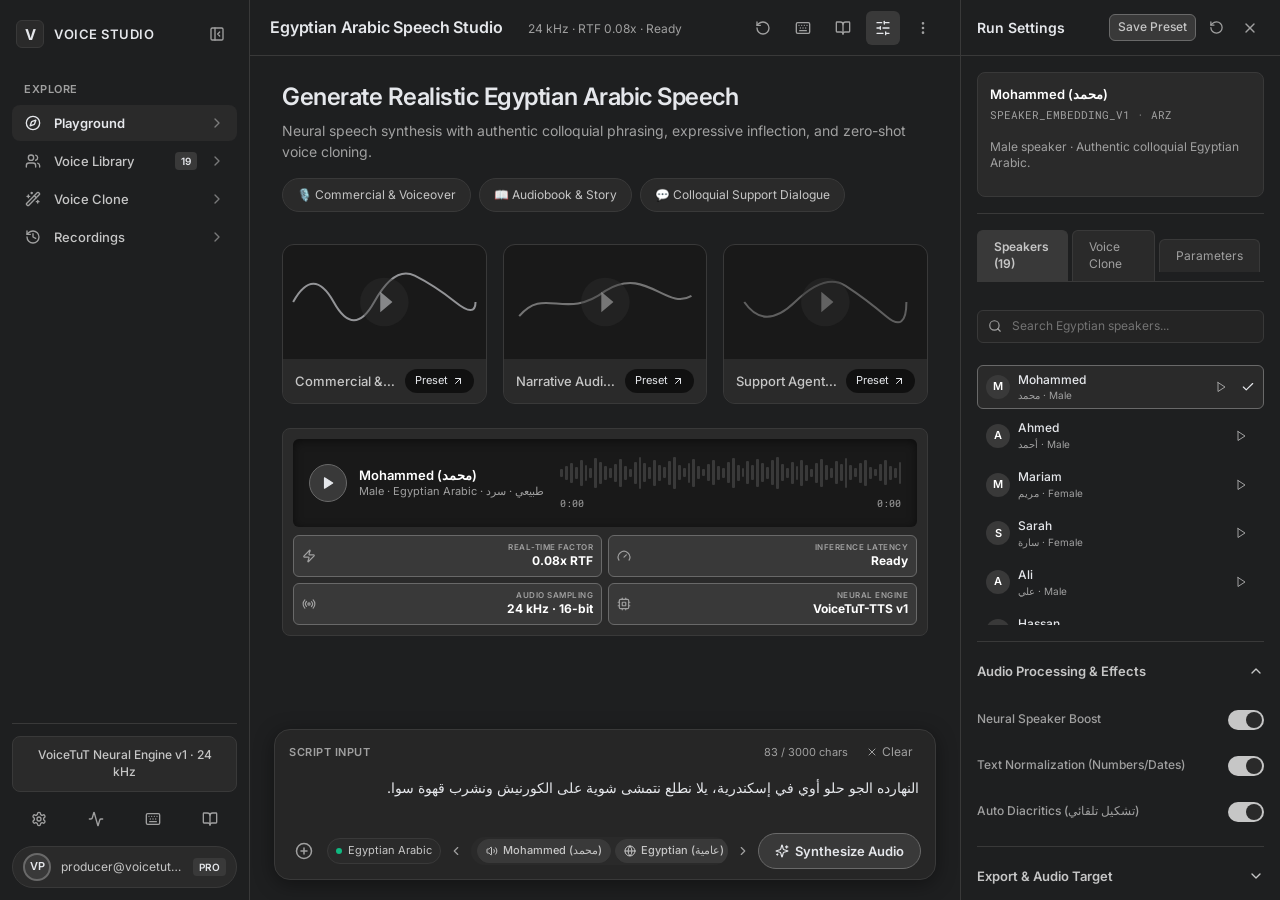
==== commit 4eeaed49: "feat(ui): implement High-Density Dark Studio Design System and 3-pane layout architecture" ====
--- a/voicetut_tts/webui/index.html
+++ b/voicetut_tts/webui/index.html
@@ -8,15 +8,15 @@
     <meta name="theme-color" content="#181818" />
     <link rel="preconnect" href="https://fonts.googleapis.com" />
     <link rel="preconnect" href="https://fonts.gstatic.com" crossorigin />
-    <link href="https://fonts.googleapis.com/css2?family=Google+Sans+Flex:opsz,wght@9..144,400;500;600&family=Roboto:wght@400;500&display=swap" rel="stylesheet" />
-    <link rel="icon" href="data:image/svg+xml,%3Csvg xmlns='http://www.w3.org/2000/svg' viewBox='0 0 64 64'%3E%3Crect width='64' height='64' rx='16' fill='%23242424'/%3E%3Ctext x='50%25' y='65%25' font-size='38' font-family='sans-serif' font-weight='bold' fill='%23f4f4f4' text-anchor='middle'%3EV%3C/text%3E%3C/svg%3E" />
+    <link href="https://fonts.googleapis.com/css2?family=Inter:wght@400;500;600;700&family=Roboto+Mono:wght@400;500;600&family=Readex+Pro:wght@400;500;600&display=swap" rel="stylesheet" />
+    <link rel="icon" href="data:image/svg+xml,%3Csvg xmlns='http://www.w3.org/2000/svg' viewBox='0 0 64 64'%3E%3Crect width='64' height='64' rx='16' fill='%231E1F20'/%3E%3Ctext x='50%25' y='65%25' font-size='38' font-family='sans-serif' font-weight='bold' fill='%23E5E7EB' text-anchor='middle'%3EV%3C/text%3E%3C/svg%3E" />
     <script>
       (function () {
         document.documentElement.setAttribute("data-theme", "dark");
       })();
     </script>
-    <script type="module" crossorigin src="./ui/index-DuckCa9o.js"></script>
-    <link rel="stylesheet" crossorigin href="./ui/index-Cu3F9qOn.css">
+    <script type="module" crossorigin src="./ui/index-r--k5Nft.js"></script>
+    <link rel="stylesheet" crossorigin href="./ui/index-CejA8iH4.css">
   </head>
   <body>
     <div id="root"></div>
--- a/voicetut_tts/webui/ui/index-CejA8iH4.css
+++ b/voicetut_tts/webui/ui/index-CejA8iH4.css
@@ -0,0 +1 @@
+@font-face{font-family:Readex Pro Variable;font-style:normal;font-display:swap;font-weight:160 700;src:url(./readex-pro-arabic-wght-normal-DiwT_uOQ.woff2) format("woff2-variations");unicode-range:U+0600-06FF,U+0750-077F,U+0870-088E,U+0890-0891,U+0897-08E1,U+08E3-08FF,U+200C-200E,U+2010-2011,U+204F,U+2E41,U+FB50-FDFF,U+FE70-FE74,U+FE76-FEFC,U+102E0-102FB,U+10E60-10E7E,U+10EC2-10EC4,U+10EFC-10EFF,U+1EE00-1EE03,U+1EE05-1EE1F,U+1EE21-1EE22,U+1EE24,U+1EE27,U+1EE29-1EE32,U+1EE34-1EE37,U+1EE39,U+1EE3B,U+1EE42,U+1EE47,U+1EE49,U+1EE4B,U+1EE4D-1EE4F,U+1EE51-1EE52,U+1EE54,U+1EE57,U+1EE59,U+1EE5B,U+1EE5D,U+1EE5F,U+1EE61-1EE62,U+1EE64,U+1EE67-1EE6A,U+1EE6C-1EE72,U+1EE74-1EE77,U+1EE79-1EE7C,U+1EE7E,U+1EE80-1EE89,U+1EE8B-1EE9B,U+1EEA1-1EEA3,U+1EEA5-1EEA9,U+1EEAB-1EEBB,U+1EEF0-1EEF1}@font-face{font-family:Readex Pro Variable;font-style:normal;font-display:swap;font-weight:160 700;src:url(./readex-pro-vietnamese-wght-normal-Do5Nl5oc.woff2) format("woff2-variations");unicode-range:U+0102-0103,U+0110-0111,U+0128-0129,U+0168-0169,U+01A0-01A1,U+01AF-01B0,U+0300-0301,U+0303-0304,U+0308-0309,U+0323,U+0329,U+1EA0-1EF9,U+20AB}@font-face{font-family:Readex Pro Variable;font-style:normal;font-display:swap;font-weight:160 700;src:url(./readex-pro-latin-ext-wght-normal-CsYMu49W.woff2) format("woff2-variations");unicode-range:U+0100-02BA,U+02BD-02C5,U+02C7-02CC,U+02CE-02D7,U+02DD-02FF,U+0304,U+0308,U+0329,U+1D00-1DBF,U+1E00-1E9F,U+1EF2-1EFF,U+2020,U+20A0-20AB,U+20AD-20C0,U+2113,U+2C60-2C7F,U+A720-A7FF}@font-face{font-family:Readex Pro Variable;font-style:normal;font-display:swap;font-weight:160 700;src:url(./readex-pro-latin-wght-normal--ekFhJJC.woff2) format("woff2-variations");unicode-range:U+0000-00FF,U+0131,U+0152-0153,U+02BB-02BC,U+02C6,U+02DA,U+02DC,U+0304,U+0308,U+0329,U+2000-206F,U+20AC,U+2122,U+2191,U+2193,U+2212,U+2215,U+FEFF,U+FFFD}:root,:root[data-theme=dark],:root[data-theme=light]{--bg-app-canvas: #131314;--bg-surface-primary: #1E1F20;--bg-surface-elevated: #262626;--bg-surface-card: #2A2A2A;--bg-control-default: #393939;--bg-control-hover: #696969;--bg-interactive-subtle: rgba(255, 255, 255, .05);--bg-interactive-subtle-hover: rgba(255, 255, 255, .08);--bg-glass-overlay: rgba(255, 255, 255, .15);--bg-modal-backdrop: rgba(0, 0, 0, .65);--border-subtle: #393939;--border-interactive: #696969;--border-focus: hsl(0, 0%, 40%);--border-faint: rgba(255, 255, 255, .1);--text-primary: #E5E7EB;--text-primary-bright: #FFFFFF;--text-secondary: #C6C6C6;--text-muted: #A0A0A0;--text-faint: hsl(0, 0%, 45%);--text-disabled: rgba(255, 255, 255, .38);--text-on-accent: #2A2A2A;--shadow-modal: 0 16px 70px rgba(0, 0, 0, .65), 0 0 0 1px #393939;--shadow-dropdown: 0 10px 30px rgba(0, 0, 0, .6);--shadow-glass: 0 4px 15px rgba(0, 0, 0, .2);--shadow-inset-well: inset 0 2px 10px rgba(0, 0, 0, .5);--shadow-kbd: 0 2px 4px rgba(0, 0, 0, .3);--font-primary: "Inter", -apple-system, BlinkMacSystemFont, "Segoe UI", Roboto, sans-serif;--font-mono: "Roboto Mono", ui-monospace, SFMono-Regular, Menlo, monospace;--font: var(--font-primary);--bg: var(--bg-app-canvas);--surface: var(--bg-surface-primary);--surface-2: var(--bg-surface-elevated);--surface-3: var(--bg-surface-card);--border: var(--border-subtle);--border-strong: var(--border-interactive);--text: var(--text-primary);--text-2: var(--text-secondary);--muted: var(--text-muted);--accent: #E5E7EB;--accent-2: #C6C6C6;--accent-deep: #696969;--accent-soft: rgba(255, 255, 255, .08);--accent-ring: rgba(255, 255, 255, .2);--accent-text: #FFFFFF;--warn: #fdd663;--success: #81c995;--danger: #f28b82;--wave-idle: rgba(255, 255, 255, .08);--wave-muted: rgba(255, 255, 255, .18);--glass: var(--bg-glass-overlay);--shadow-sm: 0 1px 2px rgba(0, 0, 0, .35);--shadow-md: var(--shadow-dropdown);--shadow-lg: var(--shadow-modal);--shadow-accent: 0 8px 24px rgba(0, 0, 0, .5);color-scheme:dark}*,*:before,*:after{box-sizing:border-box}html{-webkit-text-size-adjust:100%}body{margin:0;width:100vw;height:100vh;overflow:hidden;background:var(--bg-app-canvas);color:var(--text-secondary);font-family:var(--font-primary);font-size:13px;line-height:1.4;-webkit-font-smoothing:antialiased}button,input,textarea,select{font:inherit;color:inherit}button{cursor:pointer;border:0;background:none;padding:0}button:disabled{cursor:not-allowed}a{color:inherit;text-decoration:none}:focus-visible{outline:2px solid var(--accent);outline-offset:2px;border-radius:10px}::selection{background:var(--accent-ring)}.ltr{direction:ltr;unicode-bidi:isolate}.num{font-variant-numeric:tabular-nums}svg{flex-shrink:0}.ambient{position:fixed;top:0;right:0;bottom:0;left:0;pointer-events:none;z-index:0;overflow:hidden}.ambient i{position:absolute;border-radius:50%;filter:blur(80px)}.ambient i:nth-child(1){width:620px;height:620px;top:-260px;right:-120px;background:var(--blob-a);animation:drift 22s ease-in-out infinite alternate}.ambient i:nth-child(2){width:520px;height:520px;top:30vh;left:-220px;background:var(--blob-b);animation:drift 26s ease-in-out infinite alternate-reverse}@keyframes drift{to{transform:translate3d(60px,40px,0) scale(1.08)}}.grain{position:fixed;top:0;right:0;bottom:0;left:0;pointer-events:none;z-index:0;opacity:.025;background-image:url("data:image/svg+xml,%3Csvg xmlns='http://www.w3.org/2000/svg' width='160' height='160'%3E%3Cfilter id='n'%3E%3CfeTurbulence type='fractalNoise' baseFrequency='.9' numOctaves='3'/%3E%3C/filter%3E%3Crect width='100%25' height='100%25' filter='url(%23n)'/%3E%3C/svg%3E")}.shell{position:relative;z-index:1;max-width:1240px;margin:0 auto;padding:0 24px 48px}.topbar{position:sticky;top:0;z-index:30;width:100%;backdrop-filter:saturate(160%) blur(16px);-webkit-backdrop-filter:saturate(160%) blur(16px);background:var(--glass);border-bottom:1px solid var(--border);transition:background-color .35s,border-color .35s}.topbar-inner{max-width:1240px;margin:0 auto;padding:12px 24px;display:flex;align-items:center;gap:14px}.brand{display:flex;align-items:center;gap:12px;cursor:pointer}.wordmark{direction:ltr;font-size:20px;font-weight:700;letter-spacing:-.4px;white-space:nowrap}.wordmark span{margin-left:4px;font-weight:500;background:linear-gradient(90deg,var(--accent-deep),var(--accent-2));-webkit-background-clip:text;background-clip:text;color:transparent}.ver{font-size:11px;font-weight:600;padding:2px 8px;border-radius:99px;color:var(--accent);background:color-mix(in srgb,var(--accent) 13%,transparent);border:1px solid color-mix(in srgb,var(--accent) 30%,transparent);direction:ltr}.top-actions{margin-inline-start:auto;display:flex;align-items:center;gap:8px}.pill{display:inline-flex;align-items:center;gap:7px;height:34px;padding:0 12px;border-radius:99px;font-size:12.5px;color:var(--text-2);background:var(--surface);border:1px solid var(--border);white-space:nowrap}.dot{width:7px;height:7px;border-radius:50%;background:var(--muted)}.dot.on{background:var(--success);box-shadow:0 0 color-mix(in srgb,var(--success) 60%,transparent);animation:ping 2s ease-out infinite}.dot.warn{background:var(--accent)}.dot.off{background:var(--danger)}@keyframes ping{0%{box-shadow:0 0 color-mix(in srgb,var(--success) 55%,transparent)}80%,to{box-shadow:0 0 0 7px transparent}}.icon-btn{width:36px;height:36px;border-radius:12px;display:grid;place-items:center;color:var(--text-2);background:var(--surface);border:1px solid var(--border);transition:color .2s,border-color .2s,background .2s,transform .2s}.icon-btn:hover{color:var(--text);border-color:var(--border-strong);transform:translateY(-1px)}.icon-btn.sm{width:30px;height:30px;border-radius:10px}.icon-btn.ghost{background:transparent;border-color:transparent}.icon-btn.ghost:hover{background:var(--surface-3)}.theme-btn{overflow:hidden;position:relative}.hero{padding:26px 0 22px;text-align:center}.hero h1{margin:0 auto;font-size:clamp(26px,3.6vw,40px);line-height:1.2;font-weight:700;letter-spacing:-.5px;max-width:820px}.hero h1 .grad{background:linear-gradient(100deg,var(--accent-deep),var(--accent-2));-webkit-background-clip:text;background-clip:text;color:transparent}.layout{display:grid;grid-template-columns:minmax(0,1fr) 384px;gap:20px;align-items:start}.col{display:flex;flex-direction:column;gap:20px;min-width:0}.side{position:sticky;top:84px}.card{position:relative;background:var(--surface);border:1px solid var(--border);border-radius:22px;box-shadow:var(--shadow-md);transition:background-color .35s,border-color .35s}.card-head{display:flex;align-items:center;gap:10px;padding:16px 18px 0}.card-head h2{margin:0;font-size:15px;font-weight:600;display:flex;align-items:center;gap:8px}.card-head h2 svg{color:var(--accent)}.card-head .grow{flex:1}.section-label{font-size:12px;color:var(--muted);font-weight:500;margin:0 0 8px}.seg{position:relative;display:inline-flex;padding:4px;gap:2px;border-radius:14px;background:var(--surface-3);border:1px solid var(--border)}.seg.full{display:flex}.seg.full>button{flex:1}.seg>button{position:relative;z-index:1;display:inline-flex;align-items:center;justify-content:center;gap:7px;height:34px;padding:0 14px;border-radius:10px;font-size:13.5px;font-weight:500;color:var(--muted);white-space:nowrap;transition:color .2s}.seg>button:hover{color:var(--text)}.seg>button[aria-checked=true]{color:var(--text)}.seg .seg-thumb{position:absolute;top:0;right:0;bottom:0;left:0;z-index:-1;border-radius:10px;background:var(--surface);box-shadow:0 1px 2px #00000014,0 4px 12px #00000014,0 0 0 1px var(--border)}.seg.sm>button{height:28px;padding:0 11px;font-size:12.5px}.editor{overflow:hidden}.editor-top{display:flex;align-items:center;gap:10px;flex-wrap:wrap;padding:14px 14px 0}.editor-top .grow{flex:1}.marks{display:flex;align-items:center;gap:4px;flex-wrap:wrap;padding:10px 14px;margin:12px 14px 0;border-radius:16px;background:var(--surface-2);border:1px solid var(--border)}.marks-label{display:flex;align-items:center;gap:6px;font-size:12.5px;color:var(--muted);margin-inline-end:6px}.marks-label svg{color:var(--accent)}.mark{position:relative;min-width:38px;height:38px;padding:0 6px;border-radius:11px;font-family:var(--font);font-size:22px;line-height:1;color:var(--text);background:var(--surface);border:1px solid var(--border);transition:border-color .18s,background .18s,color .18s,box-shadow .18s}.mark:hover{border-color:var(--accent-ring);background:var(--accent-soft);color:var(--accent-text);box-shadow:0 6px 16px var(--accent-soft)}.mark .tip{position:absolute;bottom:calc(100% + 8px);left:50%;transform:translate(-50%) translateY(4px);padding:4px 9px;border-radius:8px;font-family:var(--font);font-size:11.5px;white-space:nowrap;color:var(--surface);background:var(--text);opacity:0;pointer-events:none;transition:opacity .15s,transform .15s}.mark:hover .tip{opacity:1;transform:translate(-50%) translateY(0)}.marks-sep{width:1px;height:22px;background:var(--border-strong);margin:0 4px}.mark.text{font-family:var(--font);font-size:12.5px;padding:0 11px;display:inline-flex;align-items:center;gap:6px;color:var(--text-2)}.textarea-wrap{position:relative;padding:6px 18px 0}.textarea{display:block;width:100%;min-height:190px;max-height:460px;resize:none;border:0;outline:0;background:transparent;padding:12px 2px;font-family:var(--font);font-size:21px;line-height:2.05;color:var(--text);caret-color:var(--accent)}.textarea::placeholder{color:var(--muted);opacity:.75}.norm-box{margin:4px 18px 0;padding:12px 14px;border-radius:14px;background:var(--surface-2);border:1px dashed var(--border-strong);overflow:hidden}.norm-box .section-label{display:flex;align-items:center;gap:6px;margin-bottom:4px}.norm-box p{margin:0;font-family:var(--font);font-size:17px;line-height:2;color:var(--text-2);word-break:break-word}.editor-foot{display:flex;align-items:center;gap:8px;flex-wrap:wrap;padding:12px 14px 14px;margin-top:8px;border-top:1px solid var(--border)}.editor-foot .grow{flex:1}.tool{display:inline-flex;align-items:center;gap:7px;height:34px;padding:0 12px;border-radius:11px;font-size:13px;color:var(--text-2);border:1px solid transparent;transition:background .18s,color .18s,border-color .18s}.tool:hover{background:var(--surface-3);color:var(--text)}.tool[aria-pressed=true]{color:var(--accent-text);background:var(--accent-soft);border-color:var(--accent-ring)}.counter{display:inline-flex;align-items:center;gap:8px;font-size:12px;color:var(--muted)}.counter.over{color:var(--danger)}.gen-bar{display:flex;align-items:center;gap:10px;flex-wrap:wrap;padding:14px}.gen-bar .grow{flex:1}.btn{position:relative;display:inline-flex;align-items:center;justify-content:center;gap:8px;height:42px;padding:0 18px;border-radius:13px;font-size:14px;font-weight:500;color:var(--text);background:var(--surface);border:1px solid var(--border-strong);transition:transform .18s,box-shadow .18s,border-color .18s,background .18s,opacity .18s;white-space:nowrap}.btn:hover:not(:disabled){border-color:var(--accent-ring);transform:translateY(-1px)}.btn:disabled{opacity:.55}.btn.sm{height:34px;padding:0 12px;font-size:13px;border-radius:11px}.btn.block{width:100%}.btn.danger{color:var(--danger)}.btn-primary{position:relative;overflow:hidden;display:inline-flex;align-items:center;justify-content:center;gap:10px;height:50px;min-width:190px;padding:0 26px;border-radius:15px;font-size:15.5px;font-weight:600;color:#fff;background:linear-gradient(110deg,var(--accent),var(--accent-2));box-shadow:var(--shadow-accent),0 0 0 1px #ffffff1f inset;transition:transform .2s,box-shadow .2s,filter .2s}.btn-primary:hover:not(:disabled){transform:translateY(-2px);filter:brightness(1.06);box-shadow:0 16px 36px var(--accent-ring),0 0 0 1px #ffffff29 inset}.btn-primary:active:not(:disabled){transform:translateY(0) scale(.985)}.btn-primary:disabled{filter:grayscale(.35) brightness(.85);opacity:.75}.btn-primary .shine{position:absolute;top:0;right:0;bottom:0;left:0;background:linear-gradient(110deg,transparent 30%,rgba(255,255,255,.35) 50%,transparent 70%);transform:translate(-120%);animation:shine 3.6s ease-in-out infinite;pointer-events:none}.btn-primary.busy .shine{animation-duration:1.1s}@keyframes shine{0%,55%{transform:translate(-120%)}to{transform:translate(120%)}}.kbd{font-family:ui-monospace,monospace;font-size:11px;padding:2px 6px;border-radius:6px;color:#ffffffd9;background:#ffffff29;direction:ltr}.spinner{width:18px;height:18px;border-radius:50%;border:2px solid rgba(255,255,255,.35);border-top-color:#fff;animation:spin .8s linear infinite}@keyframes spin{to{transform:rotate(360deg)}}.status{display:inline-flex;align-items:center;gap:7px;font-size:12.5px;color:var(--muted);padding:4px 11px;border-radius:99px;background:var(--surface-2);border:1px solid var(--border)}.status[data-s=busy] .dot{background:var(--accent);animation:pulse 1s ease-in-out infinite}.status[data-s=ready] .dot{background:var(--success)}.status[data-s=error] .dot{background:var(--danger)}@keyframes pulse{50%{opacity:.3;transform:scale(.75)}}.wave{position:relative;margin:14px 14px 0;height:148px;border-radius:18px;background:radial-gradient(120% 140% at 50% 0%,var(--accent-soft),transparent 60%),var(--surface-2);border:1px solid var(--border);overflow:hidden}.wave canvas{position:absolute;top:0;right:0;bottom:0;left:0;width:100%;height:100%}.wave.seekable canvas{cursor:pointer}.wave-msg{position:absolute;top:0;right:0;bottom:0;left:0;display:grid;place-items:center;pointer-events:none;font-size:13px;color:var(--muted)}.wave-msg span{padding:6px 14px;border-radius:99px;background:var(--glass);-webkit-backdrop-filter:blur(6px);backdrop-filter:blur(6px);border:1px solid var(--border)}.wave-tip{position:absolute;top:8px;padding:2px 8px;border-radius:7px;font-size:11.5px;color:var(--surface);background:var(--text);transform:translate(-50%);pointer-events:none;direction:ltr}.player{display:flex;align-items:center;gap:12px;padding:14px}.play{width:52px;height:52px;border-radius:50%;display:grid;place-items:center;color:#fff;background:linear-gradient(135deg,var(--accent),var(--accent-2));box-shadow:var(--shadow-accent);transition:transform .18s,box-shadow .18s,opacity .18s}.play:hover:not(:disabled){transform:scale(1.06)}.play:disabled{opacity:.4;box-shadow:none}.time{font-size:13px;color:var(--text-2);direction:ltr}.time .sep{color:var(--muted);margin:0 5px}.player .grow{flex:1;min-width:0}.now-voice{display:flex;align-items:center;gap:8px;font-size:12.5px;color:var(--muted);overflow:hidden;white-space:nowrap;text-overflow:ellipsis}.metrics{display:grid;grid-template-columns:repeat(4,minmax(0,1fr));gap:10px;padding:0 14px 14px}.metric{padding:12px 12px 10px;border-radius:15px;background:var(--surface-2);border:1px solid var(--border)}.metric dt{display:flex;align-items:center;gap:6px;font-size:11.5px;color:var(--muted)}.metric dd{margin:4px 0 0;font-size:20px;font-weight:600;letter-spacing:-.3px;direction:ltr;text-align:right}.metric dd small{font-size:11.5px;font-weight:400;color:var(--muted);margin-inline-start:3px}.history{border-top:1px solid var(--border);padding:12px 14px 14px}.history ol{list-style:none;margin:0;padding:0;display:flex;flex-direction:column;gap:6px}.history li button{width:100%;display:flex;align-items:center;gap:10px;padding:8px 10px;border-radius:12px;text-align:start;transition:background .18s}.history li button:hover,.history li button[aria-current=true]{background:var(--surface-3)}.history .h-ico{width:30px;height:30px;border-radius:9px;display:grid;place-items:center;color:var(--accent);background:var(--accent-soft)}.history .h-text{flex:1;min-width:0;font-size:13.5px;overflow:hidden;white-space:nowrap;text-overflow:ellipsis}.history .h-meta{font-size:11.5px;color:var(--muted);direction:ltr}.side-body{padding:14px;display:flex;flex-direction:column;gap:14px}.search{position:relative;display:flex;align-items:center}.search svg{position:absolute;inset-inline-start:12px;color:var(--muted);pointer-events:none}.search input{width:100%;height:40px;padding:0 38px 0 12px;border-radius:12px;border:1px solid var(--border);background:var(--surface-2);outline:none;font-size:13.5px;transition:border-color .2s,box-shadow .2s}.search input:focus{border-color:var(--accent-ring);box-shadow:0 0 0 4px var(--accent-soft)}.voices{display:grid;grid-template-columns:repeat(2,minmax(0,1fr));gap:8px;max-height:404px;overflow-y:auto;padding:2px;margin:-2px;scrollbar-width:thin}.voice{position:relative;display:flex;align-items:center;gap:10px;padding:9px 10px;border-radius:15px;text-align:start;background:var(--surface-2);border:1px solid var(--border);transition:border-color .2s,background .2s,transform .2s;cursor:pointer}.voice:hover{border-color:var(--border-strong);transform:translateY(-1px)}.voice[aria-selected=true]{background:var(--accent-soft);border-color:transparent}.voice .ring{position:absolute;top:-1px;right:-1px;bottom:-1px;left:-1px;border-radius:15px;border:1.5px solid var(--accent);box-shadow:0 0 0 4px var(--accent-soft);pointer-events:none}.avatar{position:relative;width:38px;height:38px;border-radius:12px;display:grid;place-items:center;font-size:15px;font-weight:600;color:#fff;flex-shrink:0}.avatar.male{background:linear-gradient(135deg,#1f5eff,#123fb8)}.avatar.female{background:linear-gradient(135deg,#f0628f,#c7306a)}.avatar.custom{background:linear-gradient(135deg,var(--accent-2),var(--accent))}.voice-main{flex:1;min-width:0;display:flex;flex-direction:column;line-height:1.3}.voice-main b{font-size:13.5px;font-weight:600;overflow:hidden;white-space:nowrap;text-overflow:ellipsis}.voice-main small{font-size:11px;color:var(--muted);overflow:hidden;white-space:nowrap;text-overflow:ellipsis}.voice-play{width:28px;height:28px;border-radius:9px;display:grid;place-items:center;color:var(--text-2);background:var(--surface);border:1px solid var(--border);flex-shrink:0;transition:color .18s,border-color .18s}.voice-play:hover{color:var(--accent);border-color:var(--accent-ring)}.eq{display:inline-flex;align-items:flex-end;gap:2px;height:12px}.eq i{width:2.5px;border-radius:2px;background:currentColor;animation:eq .9s ease-in-out infinite}.eq i:nth-child(2){animation-delay:-.3s}.eq i:nth-child(3){animation-delay:-.6s}@keyframes eq{0%,to{height:3px}50%{height:12px}}.voice-detail{padding:12px;border-radius:15px;background:var(--surface-2);border:1px solid var(--border)}.voice-detail .row{display:flex;align-items:center;gap:10px}.tags{display:flex;flex-wrap:wrap;gap:5px}.tag{font-size:11.5px;padding:2px 9px;border-radius:99px;color:var(--accent-text);background:var(--accent-soft)}.tag.g{color:var(--text-2);background:var(--surface-3)}.voice-detail p{margin:8px 0 0;font-size:13px;line-height:1.8;color:var(--text-2)}.empty-note{grid-column:1 / -1;text-align:center;font-size:13px;color:var(--muted);padding:22px 0}.drop{position:relative;display:flex;flex-direction:column;align-items:center;gap:8px;padding:22px 14px;border-radius:18px;text-align:center;cursor:pointer;background:var(--surface-2);border:1.5px dashed var(--border-strong);transition:border-color .2s,background .2s}.drop:hover,.drop.over{border-color:var(--accent);background:var(--accent-soft)}.drop .drop-ico{width:46px;height:46px;border-radius:14px;display:grid;place-items:center;color:var(--accent);background:var(--surface);border:1px solid var(--border);box-shadow:var(--shadow-sm)}.drop b{font-size:14px;font-weight:600}.drop small{font-size:12px;color:var(--muted)}.or{display:flex;align-items:center;gap:10px;font-size:12px;color:var(--muted)}.or:before,.or:after{content:"";flex:1;height:1px;background:var(--border)}.rec{display:flex;align-items:center;gap:12px;padding:10px;border-radius:16px;background:var(--surface-2);border:1px solid var(--border)}.rec-btn{position:relative;width:46px;height:46px;border-radius:50%;display:grid;place-items:center;color:#fff;background:var(--danger);box-shadow:0 8px 20px color-mix(in srgb,var(--danger) 35%,transparent);flex-shrink:0}.rec-btn.idle{color:var(--danger);background:color-mix(in srgb,var(--danger) 12%,transparent);box-shadow:none}.rec-meter{flex:1;display:flex;align-items:center;gap:2px;height:34px;overflow:hidden}.rec-meter i{flex:1;min-width:2px;border-radius:2px;background:var(--danger);opacity:.85}.rec-time{font-size:13px;color:var(--text-2);direction:ltr}.clip{display:flex;align-items:center;gap:10px;padding:10px;border-radius:16px;background:var(--accent-soft);border:1px solid var(--accent-ring)}.mini-wave{flex:1;height:30px;display:flex;align-items:center;gap:1.5px;min-width:0}.mini-wave i{flex:1;border-radius:2px;background:var(--accent);opacity:.65;min-height:2px}.field label{display:block;font-size:12.5px;color:var(--muted);margin-bottom:6px}.field textarea{width:100%;min-height:74px;padding:10px 12px;resize:vertical;border-radius:13px;border:1px solid var(--border);background:var(--surface-2);outline:none;font-size:14px;line-height:1.8;transition:border-color .2s,box-shadow .2s}.field textarea:focus{border-color:var(--accent-ring);box-shadow:0 0 0 4px var(--accent-soft)}.consent{display:flex;gap:8px;font-size:12px;color:var(--muted);line-height:1.7}.consent svg{color:var(--accent);margin-top:3px}.settings{display:flex;flex-direction:column;gap:18px}.slider-row .slider-head{display:flex;align-items:baseline;gap:8px;margin-bottom:9px}.slider-head span{font-size:13.5px;font-weight:500}.slider-head code{font-size:11px;color:var(--muted);font-family:ui-monospace,monospace;direction:ltr}.slider-head output{margin-inline-start:auto;font-size:12.5px;font-weight:600;color:var(--accent-text);background:var(--accent-soft);padding:1px 9px;border-radius:8px;direction:ltr}.slider{position:relative;height:22px;cursor:pointer;touch-action:none;direction:ltr}.slider .track{position:absolute;left:0;right:0;top:50%;height:6px;margin-top:-3px;border-radius:99px;background:var(--surface-3);overflow:hidden}.slider .fill{position:absolute;top:0;bottom:0;border-radius:99px;background:linear-gradient(90deg,var(--accent),var(--accent-2))}.slider .thumb{position:absolute;top:50%;width:20px;height:20px;margin:-10px 0 0 -10px;border-radius:50%;background:#fff;border:2px solid var(--accent);box-shadow:0 2px 8px #0000002e;transition:box-shadow .18s,transform .18s}.slider:hover .thumb,.slider:focus-visible .thumb,.slider.drag .thumb{box-shadow:0 0 0 7px var(--accent-soft),0 2px 8px #0000002e}.slider.drag .thumb{transform:scale(1.1)}.slider:focus-visible{outline:none}.slider-hint{margin-top:5px;display:flex;justify-content:space-between;font-size:11px;color:var(--muted);direction:ltr}.switch-row{display:flex;align-items:center;gap:12px;cursor:pointer}.switch-row .txt{flex:1;display:flex;flex-direction:column;line-height:1.4}.switch-row .txt b{font-size:13.5px;font-weight:500}.switch-row .txt small{font-size:11.5px;color:var(--muted)}.switch{position:relative;width:44px;height:26px;border-radius:99px;background:var(--surface-3);border:1px solid var(--border-strong);flex-shrink:0;transition:background .2s}.switch[aria-checked=true]{background:linear-gradient(90deg,var(--accent),var(--accent-2));border-color:transparent}.switch .knob{position:absolute;top:2px;width:20px;height:20px;border-radius:50%;background:#fff;box-shadow:0 1px 4px #00000040}.link{display:inline-flex;align-items:center;gap:5px;font-size:12.5px;color:var(--muted);transition:color .18s}.link:hover{color:var(--accent-text)}.guide{margin-top:30px}.guide-toggle{width:100%;display:flex;align-items:center;gap:12px;padding:14px 16px;border-radius:18px;text-align:start;color:var(--text);transition:border-color .2s}.guide-toggle:hover{border-color:var(--accent-ring)}.guide-toggle .t-ico{margin:0;width:32px;height:32px}.guide-title{flex:1;font-size:14.5px;font-weight:600}.guide-body{overflow:hidden}.guide-body .fix-grid{margin-top:14px}.fix-grid{display:grid;grid-template-columns:repeat(3,minmax(0,1fr));gap:14px}.fix{padding:18px;display:flex;flex-direction:column;gap:12px}.fix-words{display:flex;align-items:center;justify-content:center;gap:14px;padding:16px 10px;border-radius:16px;background:var(--surface-2);border:1px solid var(--border);font-family:var(--font);font-size:30px;line-height:1.6}.fix-words .from{color:var(--muted);text-decoration:line-through;text-decoration-color:color-mix(in srgb,var(--danger) 60%,transparent);text-decoration-thickness:2px}.fix-words .to{color:var(--text);background:linear-gradient(90deg,var(--accent),var(--accent-2));-webkit-background-clip:text;background-clip:text;color:transparent}.fix-words svg{color:var(--muted)}.fix h3{margin:0;font-size:14.5px;font-weight:600}.fix p{margin:0;font-size:13px;color:var(--muted);line-height:1.8}.fix p q{font-family:var(--font);font-size:15px;color:var(--text-2);quotes:"«" "»"}.tips{margin-top:14px;display:grid;grid-template-columns:repeat(4,minmax(0,1fr));gap:14px}.tip-card{padding:16px}.tip-card .t-ico{width:36px;height:36px;border-radius:11px;display:grid;place-items:center;color:var(--accent);background:var(--accent-soft);margin-bottom:10px}.tip-card h3{margin:0 0 4px;font-size:14px;font-weight:600}.tip-card p{margin:0;font-size:12.5px;color:var(--muted);line-height:1.8}.tip-card code{font-size:11.5px;padding:1px 6px;border-radius:6px;background:var(--surface-3);direction:ltr;unicode-bidi:isolate}.footer{margin-top:40px;padding-top:22px;border-top:1px solid var(--border);display:flex;align-items:center;justify-content:center;flex-wrap:wrap;gap:8px 18px;font-size:12.5px;color:var(--muted)}.footer a{transition:color .18s}.footer a:hover{color:var(--accent-text)}.toasts{position:fixed;bottom:22px;left:50%;transform:translate(-50%);z-index:100;display:flex;flex-direction:column;align-items:center;gap:8px;pointer-events:none;width:min(440px,calc(100vw - 32px))}.toast{pointer-events:auto;display:flex;align-items:center;gap:10px;width:100%;padding:11px 14px;border-radius:14px;font-size:13.5px;color:var(--text);background:var(--surface);border:1px solid var(--border-strong);box-shadow:var(--shadow-lg)}.toast.error svg{color:var(--danger)}.toast.ok svg{color:var(--success)}.toast.info svg{color:var(--accent)}@media(max-width:1080px){.layout{grid-template-columns:minmax(0,1fr)}.side{position:static}.voices{grid-template-columns:repeat(3,minmax(0,1fr));max-height:none}.tips{grid-template-columns:repeat(2,minmax(0,1fr))}}@media(max-width:760px){.fix-grid{grid-template-columns:minmax(0,1fr)}.metrics,.voices{grid-template-columns:repeat(2,minmax(0,1fr))}}@media(max-width:560px){.shell{padding:0 16px 36px}.topbar-inner{padding:10px 16px}.pill.device span.lbl{display:none}.top-actions{gap:6px}.hero{padding:22px 0 18px}.textarea{font-size:19px;min-height:160px}.gen-bar .btn-primary{width:100%}.gen-bar .seg{flex:1}.gen-bar .seg>button{flex:1}.tips{grid-template-columns:minmax(0,1fr)}.tool .lbl{display:none}.wave{height:120px}}@media(prefers-reduced-motion:reduce){*,*:before,*:after{animation-duration:.01ms!important;animation-iteration-count:1!important;transition-duration:.01ms!important}}.fix .btn{max-width:100%}.try-text{overflow:hidden;text-overflow:ellipsis;font-family:var(--font);font-size:14px}.agent-app-shell{display:flex;width:100vw;height:100vh;overflow:hidden;position:relative;background:var(--bg);color:var(--text)}.agent-sidebar{width:360px;min-width:360px;max-width:360px;height:100vh;background:var(--surface);border-inline-end:1px solid var(--border);display:flex;flex-direction:column;z-index:40;transition:margin-inline-start .32s cubic-bezier(.16,1,.3,1),transform .32s cubic-bezier(.16,1,.3,1);box-shadow:var(--shadow-sm);position:relative}.agent-sidebar.collapsed{margin-inline-start:-360px}.sidebar-header{padding:16px 18px;display:flex;align-items:center;justify-content:space-between;border-bottom:1px solid var(--border);min-height:60px}.brand-logo{width:32px;height:32px;border-radius:9px;background:linear-gradient(135deg,var(--accent),var(--accent-deep));color:#fff;display:flex;align-items:center;justify-content:center;font-weight:800;font-size:13px;letter-spacing:-.5px;box-shadow:0 3px 10px var(--accent-ring)}.brand-text{display:flex;align-items:center;gap:8px}.agent-badge{font-size:9px;font-weight:700;padding:2px 6px;border-radius:6px;background:var(--accent-soft);color:var(--accent-text);border:1px solid var(--accent-ring);letter-spacing:.5px}.sidebar-new-action{padding:14px 16px 6px}.new-chat-btn{width:100%;height:42px;border-radius:12px;border:1px dashed var(--border-strong);background:var(--surface-2);color:var(--text);font-weight:600;font-size:14px;display:flex;align-items:center;justify-content:center;gap:8px;cursor:pointer;transition:all .2s ease}.new-chat-btn:hover{background:var(--accent-soft);border-color:var(--accent);color:var(--accent-text);transform:translateY(-1px)}.sidebar-tabs{padding:10px 16px;border-bottom:1px solid var(--border)}.sidebar-content{flex:1;overflow-y:auto;overflow-x:hidden;padding:14px 16px;display:flex;flex-direction:column;gap:14px}.sidebar-content .card{box-shadow:none;border:1px solid var(--border);background:var(--surface-2);border-radius:16px}.sidebar-content .card-head{padding:12px 14px 0}.sidebar-content .side-body{padding:14px}.sidebar-footer{padding:12px 16px;border-top:1px solid var(--border);display:flex;align-items:center;justify-content:space-between;background:var(--surface-2);min-height:52px}.footer-actions{display:flex;align-items:center;gap:6px}.history-tab-pane{display:flex;flex-direction:column;gap:8px}.empty-history-note{text-align:center;padding:36px 12px;color:var(--muted);display:flex;flex-direction:column;align-items:center;gap:8px}.empty-history-note p{margin:0;font-weight:600;color:var(--text-2);font-size:14px}.history-list{list-style:none;padding:0;margin:0;display:flex;flex-direction:column;gap:8px}.history-card{width:100%;text-align:inherit;padding:12px;background:var(--surface-2);border:1px solid var(--border);border-radius:12px;display:flex;flex-direction:column;gap:6px;transition:all .2s ease;cursor:pointer}.history-card:hover{border-color:var(--accent);background:var(--surface);box-shadow:var(--shadow-sm)}.history-card.active{border-color:var(--accent);background:var(--accent-soft)}.history-card .h-top{display:flex;align-items:center;justify-content:space-between;font-size:12px}.history-card .h-voice-tag{font-weight:600;color:var(--accent-text)}.history-card .h-time{color:var(--muted);font-size:11px}.history-card .h-text-preview{font-size:13px;color:var(--text);line-height:1.4;overflow:hidden;text-overflow:ellipsis;display:-webkit-box;-webkit-line-clamp:2;-webkit-box-orient:vertical}.agent-canvas-area{flex:1;height:100vh;display:flex;flex-direction:column;position:relative;overflow:hidden;min-width:0}.agent-topbar{height:60px;min-height:60px;border-bottom:1px solid var(--border);display:flex;align-items:center;justify-content:space-between;padding:0 20px;background:var(--glass);backdrop-filter:blur(14px);-webkit-backdrop-filter:blur(14px);z-index:20}.topbar-start,.topbar-end{display:flex;align-items:center;gap:10px}.top-voice-chip{display:inline-flex;align-items:center;gap:8px;padding:6px 12px;border-radius:99px;background:var(--surface-2);border:1px solid var(--border);font-size:13px;cursor:pointer;transition:all .2s ease}.top-voice-chip:hover{border-color:var(--accent);background:var(--accent-soft)}.top-voice-chip .chip-icon{color:var(--accent);display:flex;align-items:center}.top-voice-chip .chip-badge{font-size:10px;padding:1px 6px;border-radius:99px;background:var(--surface-3);color:var(--muted)}.new-btn-top{border-radius:10px}.agent-scroll-viewport{flex:1;overflow-y:auto;overflow-x:hidden;padding:24px 20px 240px;display:flex;flex-direction:column;scroll-behavior:smooth}.agent-hero-empty{max-width:760px;margin:auto;text-align:center;padding:30px 16px 20px;display:flex;flex-direction:column;align-items:center}.hero-badge-icon{width:58px;height:58px;border-radius:18px;background:linear-gradient(135deg,var(--accent),var(--accent-2));color:#fff;display:flex;align-items:center;justify-content:center;margin-bottom:18px;box-shadow:var(--shadow-accent)}.agent-hero-empty h1{font-size:32px;font-weight:800;margin:0 0 10px;letter-spacing:-.6px}.hero-subtitle{font-size:16px;color:var(--muted);max-width:560px;margin:0 auto 30px;line-height:1.6}.hero-suggestions-grid{display:grid;grid-template-columns:repeat(2,minmax(0,1fr));gap:14px;width:100%}.suggestion-card{text-align:inherit;background:var(--surface);border:1px solid var(--border);border-radius:16px;padding:16px;display:flex;flex-direction:column;gap:8px;cursor:pointer;transition:all .22s ease;box-shadow:var(--shadow-sm)}.suggestion-card:hover{border-color:var(--accent);box-shadow:var(--shadow-md);transform:translateY(-2px);background:var(--surface-2)}.sug-head{display:flex;align-items:center;justify-content:space-between}.sug-title{font-size:13px;font-weight:600;color:var(--text-2)}.sug-badge{font-size:10px;padding:2px 7px;border-radius:99px;background:var(--surface-3);color:var(--muted);font-weight:600}.sug-text{margin:0;font-size:14px;color:var(--text);line-height:1.5}.agent-messages-stream{max-width:840px;width:100%;margin:0 auto;display:flex;flex-direction:column;gap:24px}.msg-row{display:flex;gap:14px;align-items:flex-start;width:100%}.msg-avatar{width:36px;height:36px;border-radius:10px;display:flex;align-items:center;justify-content:center;flex-shrink:0}.user-avatar{background:var(--surface-3);color:var(--text-2)}.agent-avatar{background:linear-gradient(135deg,var(--accent),var(--accent-deep));color:#fff;box-shadow:var(--shadow-accent)}.user-row{flex-direction:row-reverse}.user-bubble{max-width:80%;background:var(--surface-2);border:1px solid var(--border);border-radius:20px 20px 4px;padding:14px 18px;display:flex;flex-direction:column;gap:6px;box-shadow:var(--shadow-sm)}.user-bubble-content{font-size:15px;line-height:1.6;color:var(--text);word-break:break-word}.msg-bubble-meta{display:flex;align-items:center;gap:8px;font-size:11px;color:var(--muted);justify-content:flex-end}.meta-tag{background:var(--surface-3);padding:1px 6px;border-radius:4px;font-weight:600}.agent-card{flex:1;background:var(--surface);border:1px solid var(--border);border-radius:20px;padding:18px;box-shadow:var(--shadow-md);display:flex;flex-direction:column;gap:14px;transition:border-color .25s,box-shadow .25s}.msg-row.agent-row.active .agent-card{border-color:color-mix(in srgb,var(--accent) 35%,transparent)}.agent-card-header{display:flex;align-items:center;justify-content:space-between}.agent-card-title{display:flex;align-items:center;gap:10px}.agent-voice-tag{font-size:12px;padding:2px 8px;border-radius:99px;background:var(--accent-soft);color:var(--accent-text);font-weight:500}.status-pill{display:inline-flex;align-items:center;gap:6px;font-size:12px;padding:3px 10px;border-radius:99px;font-weight:500}.status-pill.busy{background:color-mix(in srgb,var(--warn) 15%,transparent);color:var(--warn)}.status-pill.ready{background:color-mix(in srgb,var(--success) 14%,transparent);color:var(--success)}.status-pill.error{background:color-mix(in srgb,var(--danger) 14%,transparent);color:var(--danger)}.agent-wave-container{border-radius:14px;overflow:hidden;background:var(--surface-2);border:1px solid var(--border)}.agent-player-bar{display:flex;align-items:center;gap:12px;padding:6px 4px}.play-btn-circle{width:40px;height:40px;border-radius:50%;background:var(--accent);color:#fff;display:flex;align-items:center;justify-content:center;box-shadow:var(--shadow-accent);cursor:pointer;flex-shrink:0;transition:transform .15s,background-color .2s}.play-btn-circle:hover{background:var(--accent-deep);transform:scale(1.05)}.icon-action-btn{width:32px;height:32px;border-radius:8px;display:flex;align-items:center;justify-content:center;color:var(--muted);cursor:pointer;transition:all .15s}.icon-action-btn:hover{background:var(--surface-3);color:var(--text)}.agent-metrics-grid{display:grid;grid-template-columns:repeat(4,minmax(0,1fr));gap:8px;padding-top:6px;border-top:1px solid var(--border)}.metric-chip{display:flex;align-items:center;gap:6px;font-size:11px;color:var(--muted);background:var(--surface-2);padding:6px 10px;border-radius:8px}.metric-chip b{color:var(--text);font-weight:600;margin-inline-start:auto}.agent-prompt-wrapper{position:absolute;bottom:0;left:0;right:0;padding:0 20px 18px;pointer-events:none;z-index:25}.agent-prompt-box{max-width:840px;margin:0 auto;pointer-events:auto;background:var(--surface);border:1px solid var(--border-strong);border-radius:22px;box-shadow:var(--shadow-lg);backdrop-filter:blur(20px);-webkit-backdrop-filter:blur(20px);overflow:hidden;display:flex;flex-direction:column;transition:border-color .2s,box-shadow .2s}.agent-prompt-box:focus-within{border-color:var(--accent);box-shadow:0 0 0 3px var(--accent-ring),var(--shadow-lg)}.prompt-marks-bar{display:flex;align-items:center;gap:10px;padding:8px 14px;background:var(--surface-2);border-bottom:1px solid var(--border);overflow-x:auto}.prompt-marks-bar .marks-label{font-size:12px;font-weight:600;color:var(--muted);display:flex;align-items:center;gap:4px}.prompt-marks-bar .marks-items{display:flex;align-items:center;gap:6px}.mark-mini{padding:3px 8px;border-radius:6px;background:var(--surface);border:1px solid var(--border);font-size:15px;font-family:var(--font);cursor:pointer;transition:all .15s}.mark-mini:hover{background:var(--accent-soft);border-color:var(--accent);color:var(--accent-text)}.mark-mini.text-btn{font-size:12px;display:flex;align-items:center;gap:4px;padding:4px 8px}.prompt-input-row{padding:4px 14px 2px}.prompt-textarea{width:100%;border:none;outline:none;background:transparent;color:var(--text);font-family:var(--font);font-size:16px;line-height:1.5;resize:none;min-height:52px;max-height:220px;overflow-y:auto}.prompt-textarea::placeholder{color:var(--muted);opacity:.75}.prompt-norm-preview{margin:0 14px 8px;padding:8px 12px;background:var(--surface-2);border:1px solid var(--border);border-radius:10px;font-size:13px}.prompt-norm-preview p{margin:4px 0 0;color:var(--text-2)}.prompt-controls-row{display:flex;align-items:center;justify-content:space-between;padding:8px 14px 12px;gap:8px;flex-wrap:wrap;border-top:1px solid color-mix(in srgb,var(--border) 50%,transparent)}.controls-group-start,.controls-group-end{display:flex;align-items:center;gap:8px}.tool-icon-btn{width:32px;height:32px;border-radius:8px;display:flex;align-items:center;justify-content:center;color:var(--muted);cursor:pointer;transition:all .15s}.tool-icon-btn:hover,.tool-icon-btn.active{background:var(--accent-soft);color:var(--accent-text)}.prompt-submit-btn{width:36px;height:36px;border-radius:10px;background:var(--accent);color:#fff;display:flex;align-items:center;justify-content:center;cursor:pointer;transition:all .15s;box-shadow:0 2px 8px var(--accent-ring);flex-shrink:0}.prompt-submit-btn:hover:not(:disabled){background:var(--accent-deep);transform:scale(1.04)}.prompt-submit-btn:disabled{opacity:.45;cursor:not-allowed}.prompt-submit-btn.busy{background:var(--surface-3);color:var(--accent)}.stop-action-btn{background:color-mix(in srgb,var(--danger) 15%,transparent);color:var(--danger);border:1px solid color-mix(in srgb,var(--danger) 30%,transparent)}.prompt-disclaimer{font-size:11px;color:var(--muted);text-align:center;margin-top:6px;pointer-events:auto}.prompt-disclaimer kbd{font-family:inherit;font-size:10px;padding:1px 4px;border-radius:4px;background:var(--surface-3);border:1px solid var(--border)}@media(max-width:1024px){.agent-sidebar{position:fixed;top:0;right:0;bottom:0;width:340px;min-width:340px;transform:translate(100%);margin-inline-start:0!important}.agent-sidebar.open{transform:translate(0)}.agent-sidebar.collapsed{transform:translate(100%)}.sidebar-backdrop{position:fixed;top:0;right:0;bottom:0;left:0;background:#00000073;backdrop-filter:blur(4px);-webkit-backdrop-filter:blur(4px);z-index:39}}@media(max-width:760px){.hero-suggestions-grid{grid-template-columns:1fr}.agent-metrics-grid{grid-template-columns:repeat(2,minmax(0,1fr))}.prompt-controls-row{gap:6px}.agent-scroll-viewport{padding:16px 14px 230px}.agent-prompt-wrapper{padding:0 12px 14px}.top-device{display:none}}.google-studio-layout{display:flex;width:100vw;height:100vh;overflow:hidden;background:var(--bg);color:var(--text);position:relative}.studio-left-nav{width:240px;min-width:240px;max-width:240px;height:100vh;background:var(--bg);border-inline-end:1px solid var(--border);display:flex;flex-direction:column;z-index:30;transition:width .22s ease,min-width .22s ease,max-width .22s ease}.studio-left-nav.collapsed{width:64px;min-width:64px;max-width:64px}.left-nav-top{height:52px;padding:0 14px;display:flex;align-items:center;gap:10px;border-bottom:1px solid var(--border)}.icon-btn-ghost{width:34px;height:34px;border-radius:8px;display:flex;align-items:center;justify-content:center;color:var(--muted);cursor:pointer;transition:all .15s;background:transparent;border:none}.icon-btn-ghost:hover{background:var(--surface-2);color:var(--text)}.icon-btn-ghost.sm{width:28px;height:28px}.studio-brand{display:flex;align-items:center;gap:8px;cursor:pointer}.brand-logo-gemini{width:26px;height:26px;border-radius:7px;background:linear-gradient(135deg,#4285f4,#9b51e0,#ea4335);color:#fff;display:flex;align-items:center;justify-content:center}.brand-title{font-size:15px;font-weight:700;letter-spacing:-.3px;color:var(--text)}.brand-title span{font-weight:400;color:var(--muted)}.left-nav-scroll{flex:1;overflow-y:auto;padding:12px 8px;display:flex;flex-direction:column;gap:16px}.nav-section{display:flex;flex-direction:column;gap:3px}.nav-section-title{font-size:11px;font-weight:600;color:var(--muted);padding:4px 12px;letter-spacing:.6px}.nav-item{display:flex;align-items:center;gap:12px;padding:9px 12px;border-radius:99px;font-size:13.5px;font-weight:500;color:var(--text-2);background:transparent;border:none;cursor:pointer;transition:all .14s ease;width:100%;text-align:inherit}.nav-item:hover{background:var(--surface);color:var(--text)}.nav-item.active{background:var(--surface-2);color:var(--text);font-weight:600}.nav-badge{margin-inline-start:auto;font-size:11px;padding:1px 7px;border-radius:99px;background:var(--surface-3);color:var(--accent);font-weight:600}.nav-badge-subtle{margin-inline-start:auto;font-size:11px;color:var(--muted)}.ext-icon{margin-inline-start:auto;color:var(--muted)}.nav-item.new-app-btn{color:var(--accent);font-weight:600}.left-nav-footer{border-top:1px solid var(--border);padding:10px 12px;display:flex;align-items:center;justify-content:space-between}.profile-pill{display:flex;align-items:center;gap:8px;cursor:pointer}.profile-avatar{width:28px;height:28px;border-radius:50%;background:linear-gradient(135deg,#1a73e8,#4285f4);color:#fff;display:flex;align-items:center;justify-content:center;font-size:10px;font-weight:700}.profile-info{display:flex;align-items:center;gap:6px}.profile-name{font-size:12px;font-weight:500;color:var(--text-2)}.pro-badge{font-size:9px;font-weight:700;padding:1px 5px;border-radius:4px;background:var(--surface-3);border:1px solid var(--border);color:var(--accent)}.studio-center-stage{flex:1;height:100vh;display:flex;flex-direction:column;position:relative;overflow:hidden;background:var(--bg)}.playground-topbar{height:52px;min-height:52px;border-bottom:1px solid var(--border);display:flex;align-items:center;justify-content:space-between;padding:0 20px;background:var(--bg);z-index:10}.topbar-breadcrumb{display:flex;align-items:center;gap:8px;font-size:13.5px}.nav-expand-trigger{margin-inline-end:4px}.crumb-main{font-weight:600;color:var(--text)}.crumb-sep,.crumb-sub{color:var(--muted)}.topbar-actions{display:flex;align-items:center;gap:8px}.btn-studio-action{display:inline-flex;align-items:center;gap:6px;padding:6px 12px;border-radius:8px;font-size:12.5px;font-weight:500;background:var(--surface);border:1px solid var(--border);color:var(--text-2);cursor:pointer;transition:all .15s ease}.btn-studio-action:hover{background:var(--surface-2);color:var(--text);border-color:var(--border-strong)}.btn-studio-action.run-settings-trigger.active{background:var(--surface-3);color:var(--accent);border-color:var(--accent)}.studio-canvas-scroll{flex:1;overflow-y:auto;overflow-x:hidden;padding:24px 28px 200px;display:flex;flex-direction:column}.studio-hero-section{max-width:800px;margin:40px auto 20px;display:flex;flex-direction:column;gap:24px}.studio-hero-title h2{font-size:28px;font-weight:700;margin:0 0 10px;color:var(--text);letter-spacing:-.4px}.studio-hero-title p{font-size:14.5px;color:var(--muted);line-height:1.6;margin:0}.studio-prompts-section{display:flex;flex-direction:column;gap:12px}.prompts-title{font-size:13px;font-weight:600;color:var(--muted)}.prompts-list{display:flex;flex-direction:column;gap:8px}.prompt-try-card{display:flex;align-items:flex-start;gap:10px;padding:12px 16px;border-radius:12px;background:var(--surface);border:1px solid var(--border);color:var(--text);cursor:pointer;text-align:inherit;transition:all .15s ease}.prompt-try-card:hover{background:var(--surface-2);border-color:var(--accent);transform:translate(-2px)}.prompt-bullet{color:var(--accent);font-size:18px;line-height:1.2}.prompt-txt{font-size:14px;line-height:1.5;color:var(--text-2)}.prompt-try-card:hover .prompt-txt{color:var(--text)}.studio-history-view{max-width:840px;margin:20px auto;width:100%;display:flex;flex-direction:column;gap:20px;padding:0 20px 200px}.studio-history-head{display:flex;flex-direction:column;gap:4px}.history-head-title{display:flex;align-items:center;gap:8px;color:var(--text)}.history-head-title h2{font-size:20px;font-weight:700;margin:0}.studio-history-head p{font-size:13px;color:var(--muted);margin:0}.empty-history-box{text-align:center;padding:60px 20px;border:1px dashed var(--border);border-radius:16px;color:var(--muted);display:flex;flex-direction:column;align-items:center;gap:10px}.empty-history-box p{font-size:15px;font-weight:600;color:var(--text-2);margin:0}.history-cards-grid{display:flex;flex-direction:column;gap:10px}.history-card-item{background:var(--surface);border:1px solid var(--border);border-radius:14px;padding:14px 16px;cursor:pointer;display:flex;flex-direction:column;gap:8px;transition:all .18s ease}.history-card-item:hover,.history-card-item.active{border-color:var(--accent);background:var(--surface-2);transform:translateY(-1px)}.history-card-item .card-top{display:flex;align-items:center;justify-content:space-between}.history-card-item .voice-badge{font-size:12px;font-weight:600;color:var(--accent-text);background:var(--accent-soft);padding:2px 8px;border-radius:6px}.history-card-item .dur{font-size:12px;color:var(--muted)}.history-card-item .card-text{font-size:14px;color:var(--text);margin:0;line-height:1.5}.studio-inspector{width:340px;min-width:340px;max-width:340px;height:100vh;background:var(--bg);border-inline-start:1px solid var(--border);display:flex;flex-direction:column;z-index:25}.inspector-head{height:52px;padding:0 16px;display:flex;align-items:center;justify-content:space-between;border-bottom:1px solid var(--border)}.inspector-title{display:flex;align-items:center;gap:8px;font-size:13px;font-weight:600;color:var(--text)}.inspector-actions{display:flex;align-items:center;gap:6px}.btn-studio-code{display:inline-flex;align-items:center;gap:6px;font-size:12px;font-weight:500;padding:4px 10px;border-radius:6px;background:var(--surface);border:1px solid var(--border);color:var(--text-2);cursor:pointer;transition:all .15s}.btn-studio-code:hover{background:var(--surface-2);color:var(--text)}.inspector-scroll{flex:1;overflow-y:auto;padding:16px;display:flex;flex-direction:column;gap:18px}.studio-card.model-card{background:var(--surface);border:1px solid var(--border);border-radius:12px;padding:14px;display:flex;flex-direction:column;gap:6px}.model-card-top{display:flex;align-items:center;justify-content:space-between}.model-name{font-size:14px;font-weight:700;color:var(--text)}.model-badge{font-size:10px;padding:1px 6px;border-radius:99px;background:var(--surface-3);color:var(--accent);font-weight:600}.model-desc{font-size:12px;line-height:1.5;color:var(--muted);margin:0}.model-meta{display:flex;align-items:center;justify-content:space-between;margin-top:6px;font-size:11px}.voice-preview-box{background:var(--surface);border:1px solid var(--border);border-radius:12px;padding:10px 12px;display:flex;align-items:center;gap:10px;cursor:pointer;transition:all .15s ease}.voice-preview-box:hover{border-color:var(--accent);background:var(--surface-2)}.voice-icon-avatar{width:32px;height:32px;border-radius:8px;background:var(--accent-soft);color:var(--accent);display:flex;align-items:center;justify-content:center;flex-shrink:0}.voice-meta{flex:1;display:flex;flex-direction:column;line-height:1.3}.voice-meta b{font-size:13.5px}.voice-meta small{font-size:11.5px;color:var(--muted)}.voice-pill-type{font-size:11px;padding:2px 7px;border-radius:99px;background:var(--surface-3);color:var(--text-2);font-weight:500}.inspector-section{display:flex;flex-direction:column;gap:10px}.section-header{display:flex;align-items:center;justify-content:space-between;font-size:12.5px;font-weight:600;color:var(--muted)}.section-link-action{font-size:12px;color:var(--accent);background:transparent;border:none;cursor:pointer;padding:0}.section-link-action:hover{text-decoration:underline}.btn-studio-reset{width:100%;padding:8px;border-radius:8px;background:transparent;border:1px solid var(--border);color:var(--muted);font-size:12px;display:flex;align-items:center;justify-content:center;gap:6px;cursor:pointer;transition:all .15s}.btn-studio-reset:hover:not(:disabled){background:var(--surface);color:var(--text);border-color:var(--border-strong)}.btn-studio-reset:disabled{opacity:.4;cursor:not-allowed}.studio-prompt-container{position:absolute;bottom:0;left:0;right:0;padding:0 32px 20px;pointer-events:none;z-index:20}.studio-prompt-box{max-width:900px;margin:0 auto;pointer-events:auto;background:var(--surface);border:1px solid var(--border-strong);border-radius:20px;box-shadow:var(--shadow-lg);overflow:hidden;display:flex;flex-direction:column;transition:border-color .18s,box-shadow .18s}.studio-prompt-box:focus-within{border-color:var(--accent);box-shadow:0 0 0 2px var(--accent-ring),var(--shadow-lg)}.studio-marks-bar{display:flex;align-items:center;gap:10px;padding:8px 14px;background:var(--surface-2);border-bottom:1px solid var(--border)}.marks-lead{font-size:12px;font-weight:600;color:var(--muted);display:flex;align-items:center;gap:4px}.marks-scroll-row{display:flex;align-items:center;gap:6px;overflow-x:auto}.mark-chip{padding:2px 7px;border-radius:6px;background:var(--surface);border:1px solid var(--border);font-size:15px;font-family:var(--font);cursor:pointer}.mark-chip:hover{background:var(--accent-soft);border-color:var(--accent);color:var(--accent-text)}.mark-chip.erase-chip{font-size:12px;display:flex;align-items:center;gap:4px;padding:3px 8px}.marks-divider{width:1px;height:14px;background:var(--border);margin:0 4px}.studio-textarea-row{padding:4px 14px 2px}.studio-textarea{width:100%;border:none;outline:none;background:transparent;color:var(--text);font-family:var(--font);font-size:15px;line-height:1.5;resize:none;min-height:48px;max-height:200px;overflow-y:auto}.studio-norm-box{margin:0 14px 8px;padding:8px 12px;background:var(--surface-2);border:1px solid var(--border);border-radius:10px;font-size:13px}.norm-label{font-size:11px;font-weight:600;color:var(--muted);display:flex;align-items:center;gap:6px}.studio-prompt-bottom{display:flex;align-items:center;justify-content:space-between;padding:8px 14px 10px;gap:8px;flex-wrap:wrap;border-top:1px solid rgba(255,255,255,.04)}.bottom-tools-left,.bottom-tools-right{display:flex;align-items:center;gap:8px}.studio-tool-pill{display:inline-flex;align-items:center;gap:6px;padding:4px 10px;border-radius:99px;font-size:12px;font-weight:500;background:var(--surface-2);border:1px solid var(--border);color:var(--text-2);cursor:pointer;transition:all .15s ease}.studio-tool-pill:hover,.studio-tool-pill.active{background:var(--accent-soft);border-color:var(--accent);color:var(--accent-text)}.studio-icon-tool{width:32px;height:32px;border-radius:8px;display:flex;align-items:center;justify-content:center;color:var(--muted);background:transparent;border:none;cursor:pointer;transition:all .15s}.studio-icon-tool:hover,.studio-icon-tool.active{background:var(--surface-2);color:var(--text)}.char-count-studio{font-size:11px;color:var(--muted)}.studio-run-btn{display:inline-flex;align-items:center;gap:6px;padding:6px 14px;border-radius:99px;background:var(--accent);color:#131314;font-weight:600;font-size:13px;cursor:pointer;border:none;transition:all .15s ease;box-shadow:0 2px 8px var(--accent-ring)}.studio-run-btn:hover:not(:disabled){filter:brightness(1.1);transform:translateY(-1px)}.studio-run-btn:disabled{opacity:.45;cursor:not-allowed}.studio-run-btn.busy{background:var(--surface-3);color:var(--accent)}.studio-stop-btn{display:inline-flex;align-items:center;gap:6px;padding:6px 14px;border-radius:99px;background:color-mix(in srgb,var(--danger) 16%,transparent);color:var(--danger);border:1px solid color-mix(in srgb,var(--danger) 30%,transparent);font-size:12px;font-weight:600;cursor:pointer}.studio-modal-backdrop{position:fixed;top:0;right:0;bottom:0;left:0;background:#000000a6;backdrop-filter:blur(8px);-webkit-backdrop-filter:blur(8px);display:flex;align-items:center;justify-content:center;z-index:60;padding:20px}.studio-modal-box{width:100%;max-width:580px;max-height:85vh;background:var(--surface);border:1px solid var(--border-strong);border-radius:20px;box-shadow:var(--shadow-lg);display:flex;flex-direction:column;overflow:hidden}.studio-modal-head{padding:16px 20px;border-bottom:1px solid var(--border);display:flex;align-items:center;justify-content:space-between}.modal-title-group{display:flex;flex-direction:column;line-height:1.3}.modal-title-group b{font-size:15px;color:var(--text)}.modal-title-group small{font-size:12px;color:var(--muted)}.studio-modal-body{padding:16px 20px 24px;overflow-y:auto}.studio-modal-box.code-modal{max-width:680px}.code-lang-selector{display:flex;align-items:center;gap:8px;padding:10px 20px;background:var(--surface-2);border-bottom:1px solid var(--border)}.code-lang-selector button{font-size:12px;font-weight:500;padding:4px 10px;border-radius:6px;color:var(--muted);cursor:pointer}.code-lang-selector button.active{background:var(--surface);color:var(--text)}.copy-code-btn{display:inline-flex;align-items:center;gap:6px;font-size:12px;color:var(--accent)}.studio-code-preview{margin:0;padding:18px 20px;background:var(--bg);color:var(--text);font-family:ui-monospace,SFMono-Regular,Menlo,Monaco,Consolas,monospace;font-size:12.5px;line-height:1.6;overflow-x:auto}@media(max-width:1200px){.studio-hero-container{grid-template-columns:1fr;gap:32px}}@media(max-width:992px){.studio-inspector{position:fixed;top:0;right:0;bottom:0;box-shadow:var(--shadow-lg)}}*{scrollbar-width:thin;scrollbar-color:#696969 transparent}::-webkit-scrollbar{width:6px;height:6px}::-webkit-scrollbar-track{background:transparent}::-webkit-scrollbar-thumb{background:#696969;border-radius:3px}::-webkit-scrollbar-thumb:hover{background:gray}.figma-studio-layout{display:flex;width:100vw;height:100vh;overflow:hidden;background:var(--bg-app-canvas);color:var(--text-secondary);font-family:var(--font-primary);font-size:13px;line-height:1.4;position:relative;direction:ltr;text-align:left;-webkit-font-smoothing:antialiased}.figma-asset-icon{display:block;max-width:100%;max-height:100%}.figma-icon-btn{background:transparent;border:none;border-radius:6px;cursor:pointer;display:flex;align-items:center;justify-content:center;color:var(--text-muted);padding:6px;transition:all .15s ease}.figma-icon-btn:hover{background:var(--bg-interactive-subtle);color:var(--text-primary)}.figma-icon-btn.sm{width:28px;height:28px;padding:4px}.figma-icon-btn.active{background:var(--bg-control-default);color:var(--text-primary)}.figma-sidebar{width:250px;min-width:250px;max-width:250px;height:100%;background:var(--bg-surface-primary);border-right:1px solid var(--border-subtle);padding:12px;display:flex;flex-direction:column;z-index:30;transition:width .2s ease,min-width .2s ease,max-width .2s ease,padding .2s ease;overflow:hidden;flex-shrink:0}.figma-sidebar.collapsed{width:64px;min-width:64px;max-width:64px;padding:12px 8px}.figma-sidebar-header{display:flex;align-items:center;justify-content:space-between;height:44px;padding:0 4px;margin-bottom:12px;flex-shrink:0}.figma-brand-group{display:flex;align-items:center;gap:10px;cursor:pointer;-webkit-user-select:none;user-select:none}.figma-brand-tile{width:28px;height:28px;border-radius:6px;background:var(--bg-surface-card);border:1px solid var(--border-subtle);display:flex;align-items:center;justify-content:center;flex-shrink:0}.figma-brand-mark{font-family:var(--font-primary);font-size:15px;font-weight:700;color:var(--text-primary);line-height:1}.figma-brand-title{font-size:13px;font-weight:600;color:var(--text-primary);letter-spacing:.5px;white-space:nowrap}.figma-collapse-btn{width:32px;height:32px;border-radius:6px;background:transparent;border:none;display:flex;align-items:center;justify-content:center;color:var(--text-muted);cursor:pointer;transition:background .15s ease,color .15s ease;flex-shrink:0}.figma-collapse-btn:hover{background:var(--bg-interactive-subtle);color:var(--text-secondary)}.figma-nav-scroll{flex:1;overflow-y:auto;overflow-x:hidden;display:flex;flex-direction:column}.figma-nav-section{display:flex;flex-direction:column;gap:2px;margin-bottom:10px}.figma-nav-label{font-size:11px;font-weight:600;color:var(--text-muted);padding:14px 12px 6px;text-transform:uppercase;letter-spacing:.5px}.figma-nav-item{display:flex;align-items:center;gap:12px;width:100%;height:36px;padding:0 12px;border-radius:8px;font-size:13px;font-weight:500;color:var(--text-secondary);transition:background .15s ease,color .15s ease;cursor:pointer;border:none;background:transparent;text-align:left}.figma-nav-item:hover{background:var(--bg-interactive-subtle);color:var(--text-primary)}.figma-nav-item.active{background:var(--bg-surface-card);color:var(--text-primary);font-weight:600}.figma-nav-icon-wrap{width:18px;height:18px;display:flex;align-items:center;justify-content:center;color:var(--text-muted);flex-shrink:0}.figma-nav-item.active .figma-nav-icon-wrap{color:var(--text-primary)}.figma-nav-text{flex:1;white-space:nowrap;overflow:hidden;text-overflow:ellipsis}.figma-nav-item-chevron{margin-left:auto;font-size:18px;opacity:.7;color:var(--text-muted)}.figma-nav-badge{font-size:10px;font-weight:600;padding:2px 6px;border-radius:4px;background:var(--bg-control-default);color:var(--text-primary);margin-left:auto}.figma-session-audio-card{background:var(--bg-surface-card);border:1px solid var(--border-subtle);border-radius:8px;padding:8px 10px;margin:6px 0 10px;display:flex;flex-direction:column;gap:6px}.figma-clip-top-row{display:flex;align-items:center;gap:8px}.figma-session-play-btn{width:24px;height:24px;border-radius:50%;background:var(--bg-control-default);border:1px solid var(--border-interactive);display:flex;align-items:center;justify-content:center;color:var(--text-primary);cursor:pointer;flex-shrink:0;transition:all .15s ease}.figma-session-play-btn:hover{background:var(--bg-control-hover);color:#fff}.figma-active-clip-info{flex:1;min-width:0}.figma-active-clip-title{font-size:11.5px;font-weight:600;color:var(--text-primary);white-space:nowrap;overflow:hidden;text-overflow:ellipsis}.figma-active-clip-sub{font-size:10px;color:var(--text-muted)}.figma-session-live-dot-solid{width:6px;height:6px;border-radius:50%;background:#10b981;flex-shrink:0}.figma-session-bars{display:flex;align-items:center;gap:1.5px;height:22px}.figma-session-bar{flex:1;background:#393939;border-radius:1px}.figma-session-bar.played{background:#c6c6c6}.figma-session-time-row{display:flex;justify-content:space-between;font-size:9px;font-family:var(--font-mono);color:var(--text-muted)}.figma-recent-clips-list{display:flex;flex-direction:column;gap:2px;max-height:140px;overflow-y:auto}.figma-recent-clip-row{display:flex;align-items:center;gap:8px;padding:4px 6px;border-radius:6px;cursor:pointer;transition:background .15s ease}.figma-recent-clip-row:hover{background:var(--bg-interactive-subtle)}.figma-recent-clip-row.active{background:var(--bg-surface-card)}.figma-clip-tile{width:18px;height:18px;border-radius:4px;background:var(--bg-control-default);display:flex;align-items:center;justify-content:center;color:var(--text-muted);flex-shrink:0}.figma-recent-clip-meta{flex:1;min-width:0;display:flex;flex-direction:column}.figma-recent-clip-title{font-size:11px;font-weight:500;color:var(--text-secondary);white-space:nowrap;overflow:hidden;text-overflow:ellipsis}.figma-recent-clip-time{font-size:9px;color:var(--text-muted)}.figma-sidebar-conv-footer{display:flex;align-items:center;justify-content:space-between;padding-top:6px;border-top:1px solid var(--border-subtle)}.figma-conv-summary{font-size:10px;color:var(--text-muted)}.figma-export-all-btn{display:flex;align-items:center;gap:4px;font-size:10.5px;color:var(--text-secondary);background:transparent;border:none;cursor:pointer;padding:2px 4px;border-radius:4px}.figma-export-all-btn:hover{background:var(--bg-interactive-subtle);color:var(--text-primary)}.figma-nav-spacer{flex:1;min-height:12px}.figma-sidebar-bottom-stack{display:flex;flex-direction:column;gap:10px;padding-top:12px;border-top:1px solid var(--border-subtle);flex-shrink:0}.figma-sidebar-promo-card{background:var(--bg-surface-card);border:1px solid var(--border-subtle);border-radius:8px;padding:10px 12px;text-align:center;font-size:12px;font-weight:500;color:var(--text-secondary);cursor:pointer;transition:background .15s ease,border-color .15s ease}.figma-sidebar-promo-card:hover{background:var(--bg-control-default);border-color:var(--border-interactive);color:var(--text-primary)}.figma-sidebar-utility-row{display:grid;grid-template-columns:repeat(4,1fr);gap:4px}.figma-sidebar-utility-btn{height:34px;border-radius:6px;display:flex;align-items:center;justify-content:center;color:var(--text-muted);background:transparent;border:none;cursor:pointer;transition:background .15s ease,color .15s ease}.figma-sidebar-utility-btn:hover{background:var(--bg-interactive-subtle);color:var(--text-secondary)}.figma-account-switcher-pill{width:100%;display:flex;align-items:center;gap:10px;padding:6px 10px;border-radius:999px;background:var(--bg-surface-card);border:1px solid var(--border-subtle);cursor:pointer;transition:background .15s ease,border-color .15s ease;box-sizing:border-box}.figma-account-switcher-pill:hover{background:var(--bg-control-default);border-color:var(--border-interactive)}.figma-account-avatar{width:28px;height:28px;border-radius:50%;border:2px solid #696969;background:#393939;display:flex;align-items:center;justify-content:center;font-size:11px;font-weight:600;color:#e5e7eb;flex-shrink:0;overflow:hidden}.figma-account-identifier{font-size:12px;color:var(--text-secondary);flex:1;text-align:left;overflow:hidden;text-overflow:ellipsis;white-space:nowrap}.figma-tier-badge{font-size:10px;font-weight:600;padding:2px 6px;border-radius:4px;background:var(--bg-control-default);color:var(--text-primary);flex-shrink:0}.figma-center-stage{flex:1;display:flex;flex-direction:column;min-width:0;height:100vh;background:var(--bg-surface-primary);position:relative;overflow:hidden}.figma-topbar{height:56px;min-height:56px;padding:0 20px;border-bottom:1px solid var(--border-subtle);display:flex;align-items:center;justify-content:space-between;background:var(--bg-surface-primary);z-index:20;flex-shrink:0}.figma-topbar-left{display:flex;align-items:center;gap:12px;min-width:0}.figma-topbar-titles{display:flex;align-items:baseline;gap:10px;min-width:0}.figma-view-title{font-size:16px;font-weight:600;color:var(--text-primary);letter-spacing:-.01em;white-space:nowrap;background:transparent;border:none;outline:none;padding:0;font-family:inherit}.figma-view-status{font-size:12px;color:var(--text-muted);white-space:nowrap}.figma-topbar-actions{display:flex;align-items:center;gap:6px;flex-shrink:0}.figma-topbar-action-btn{width:34px;height:34px;border-radius:6px;background:transparent;border:none;display:flex;align-items:center;justify-content:center;color:var(--text-muted);cursor:pointer;transition:background .15s ease,color .15s ease}.figma-topbar-action-btn:hover{background:var(--bg-interactive-subtle);color:var(--text-secondary)}.figma-topbar-action-btn.active{background:var(--bg-control-default);color:var(--text-primary)}.figma-canvas-scroll{flex:1;overflow-y:auto;padding:24px 32px;display:flex;flex-direction:column}.figma-canvas-inner{max-width:900px;width:100%;margin:0 auto;display:flex;flex-direction:column}.figma-showcase-header{text-align:left;margin-bottom:8px}.figma-showcase-title{font-size:24px;font-weight:600;color:var(--text-primary);letter-spacing:-.02em;margin:0}.figma-showcase-sub{font-size:14px;color:var(--text-muted);margin-top:6px;margin-bottom:16px;line-height:1.5}.figma-quick-starters-row{display:flex;align-items:center;gap:8px;flex-wrap:wrap}.figma-starter-pill{padding:8px 14px;border-radius:999px;background:var(--bg-surface-card);border:1px solid var(--border-subtle);font-size:12px;color:var(--text-secondary);cursor:pointer;display:flex;align-items:center;gap:6px;transition:background .15s ease,border-color .15s ease,color .15s ease;-webkit-user-select:none;user-select:none}.figma-starter-pill:hover{background:var(--bg-control-default);border-color:var(--border-interactive);color:var(--text-primary)}.figma-showcase-grid{display:grid;grid-template-columns:repeat(3,1fr);gap:16px;margin-top:24px;margin-bottom:24px}.figma-tile-card{position:relative;border-radius:12px;overflow:hidden;background:var(--bg-surface-card);border:1px solid var(--border-subtle);transition:transform .2s ease,border-color .2s ease;cursor:pointer;display:flex;flex-direction:column}.figma-tile-card:hover{transform:translateY(-2px);border-color:var(--border-interactive)}.figma-tile-media{width:100%;aspect-ratio:16 / 9;background:#0006;display:flex;align-items:center;justify-content:center;position:relative;overflow:hidden}.figma-tile-media-svg{width:100%;height:100%;opacity:.75}.figma-tile-footer{padding:10px 12px;display:flex;align-items:center;justify-content:space-between;gap:8px;background:var(--bg-surface-card)}.figma-tile-title{font-size:13px;font-weight:500;color:var(--text-secondary);overflow:hidden;text-overflow:ellipsis;white-space:nowrap}.figma-tile-badge{font-size:11px;padding:4px 10px;border-radius:999px;background:#0009;-webkit-backdrop-filter:blur(4px);backdrop-filter:blur(4px);color:var(--text-primary);display:flex;align-items:center;gap:4px;flex-shrink:0}.figma-preview-stage-container{background:var(--bg-surface-card);border:1px solid var(--border-subtle);border-radius:8px;padding:10px;position:relative;overflow:hidden;margin-bottom:20px}.figma-stage-area{background:#0006;border-radius:6px;padding:16px;min-height:50px;display:flex;align-items:center;justify-content:space-between;box-shadow:var(--shadow-inset-well);margin-bottom:8px;gap:16px}.figma-stage-left{display:flex;align-items:center;gap:12px;min-width:180px}.figma-stage-play-btn{width:38px;height:38px;border-radius:50%;background:var(--bg-control-default);border:1px solid var(--border-interactive);display:flex;align-items:center;justify-content:center;color:var(--text-primary);cursor:pointer;transition:background .15s ease,transform .1s ease;flex-shrink:0}.figma-stage-play-btn:hover{background:var(--bg-control-hover);color:#fff}.figma-stage-play-btn:active{transform:scale(.96)}.figma-stage-meta{display:flex;flex-direction:column;min-width:0}.figma-stage-name{font-size:13px;font-weight:600;color:#fff;white-space:nowrap;overflow:hidden;text-overflow:ellipsis}.figma-stage-sub{font-size:11px;color:var(--text-muted);white-space:nowrap;overflow:hidden;text-overflow:ellipsis}.figma-stage-center{flex:1;display:flex;flex-direction:column;gap:6px;min-width:0}.figma-stage-waveform{display:flex;align-items:center;gap:2px;height:36px;cursor:pointer;-webkit-user-select:none;user-select:none}.figma-stage-waveform-bar{flex:1;background:#393939;border-radius:1px;transition:height .15s ease,background .12s ease}.figma-stage-waveform-bar.played{background:#c6c6c6}.figma-stage-time-row{display:flex;align-items:center;justify-content:space-between;font-size:10px;font-family:var(--font-mono);color:var(--text-muted)}.figma-metric-grid-2x2{display:grid;grid-template-columns:1fr 1fr;gap:6px}.figma-metric-tile{background:var(--bg-control-default);padding:6px 8px;border-radius:6px;border:1px solid var(--border-interactive);display:flex;align-items:center;justify-content:space-between}.figma-metric-icon{font-size:14px;color:var(--text-muted);display:flex;align-items:center}.figma-metric-data{display:flex;flex-direction:column;align-items:flex-end}.figma-metric-label{font-size:8px;font-weight:600;text-transform:uppercase;color:var(--text-muted);letter-spacing:.5px}.figma-metric-val{font-size:12px;font-weight:700;color:#fff}.figma-composer-dock{padding:12px 24px 20px;background:transparent;flex-shrink:0;z-index:20}.figma-composer-container{max-width:900px;margin:0 auto;background:var(--bg-surface-elevated);border:1px solid var(--border-subtle);border-radius:16px;padding:10px 14px;display:flex;flex-direction:column;gap:10px;box-shadow:0 4px 20px #0006}.figma-composer-top-row{display:flex;align-items:center;justify-content:space-between}.figma-composer-label{font-size:11px;font-weight:600;color:var(--text-muted);text-transform:uppercase;letter-spacing:.5px}.figma-composer-meta{display:flex;align-items:center;gap:10px;font-size:11px;color:var(--text-muted)}.figma-composer-textarea{min-height:48px;max-height:210px;width:100%;background:transparent;border:none;color:var(--text-primary);font-size:14px;resize:none;outline:none;font-family:inherit;line-height:1.5;box-sizing:border-box}.figma-composer-textarea::placeholder{color:var(--text-faint)}.figma-composer-bottom-bar{display:flex;align-items:center;justify-content:space-between;gap:8px}.figma-composer-left-group{display:flex;align-items:center;gap:8px;min-width:0;flex:1}.figma-composer-right-group{display:flex;align-items:center;gap:8px;flex-shrink:0}.figma-composer-status-chip{padding:4px 8px;border-radius:999px;background:var(--bg-surface-card);border:1px solid var(--border-subtle);font-size:11px;color:var(--text-secondary);display:flex;align-items:center;gap:6px;white-space:nowrap}.figma-status-dot{width:6px;height:6px;border-radius:50%;background:#10b981}.figma-composer-tool-strip{background:var(--bg-surface-card);border-radius:999px;padding:2px 6px;display:flex;align-items:center;gap:4px;overflow-x:auto;max-width:calc(100% - 140px)}.figma-filter-chip{display:flex;align-items:center;gap:5px;padding:3px 8px;border-radius:999px;background:var(--bg-control-default);border:1px solid var(--border-subtle);font-size:11px;font-weight:500;color:var(--text-secondary);white-space:nowrap}.figma-filter-chip-close{background:transparent;border:none;color:var(--text-muted);cursor:pointer;display:flex;align-items:center;padding:0}.figma-filter-chip-close:hover{color:var(--text-primary)}.figma-secondary-chip{background:transparent;border:none;color:var(--text-muted);font-size:12px;cursor:pointer;padding:4px 8px;border-radius:6px;display:flex;align-items:center;gap:4px;transition:all .15s ease}.figma-secondary-chip:hover{background:var(--bg-interactive-subtle);color:var(--text-secondary)}.figma-primary-cta{padding:8px 16px;border-radius:999px;background:var(--bg-control-default);color:var(--text-primary);font-weight:600;font-size:13px;display:flex;align-items:center;gap:6px;border:1px solid var(--border-interactive);cursor:pointer;transition:background .15s ease,color .15s ease,transform .1s ease}.figma-primary-cta:hover:not(:disabled){background:var(--bg-control-hover);color:#fff}.figma-primary-cta:active:not(:disabled){transform:scale(.98)}.figma-primary-cta:disabled{opacity:.45;cursor:not-allowed}.figma-inspector{width:320px;min-width:320px;max-width:320px;height:100vh;border-left:1px solid var(--border-subtle);background:var(--bg-surface-primary);display:flex;flex-direction:column;z-index:30;overflow:hidden;flex-shrink:0}.figma-inspector-head{height:56px;min-height:56px;padding:0 16px;border-bottom:1px solid var(--border-subtle);display:flex;align-items:center;justify-content:space-between;flex-shrink:0}.figma-inspector-title{font-size:14px;font-weight:600;color:var(--text-primary)}.figma-inspector-actions{display:flex;align-items:center;gap:6px}.figma-compact-action-btn{padding:4px 8px;font-size:12px;font-weight:500;border-radius:6px;background:var(--bg-control-default);border:1px solid var(--border-interactive);color:var(--text-secondary);cursor:pointer;transition:all .15s ease}.figma-compact-action-btn:hover{background:var(--bg-control-hover);color:#fff}.figma-inspector-scroll{flex:1;overflow-y:auto;padding:16px;display:flex;flex-direction:column;gap:16px}.figma-field-group{border-bottom:1px solid var(--border-subtle);padding-bottom:16px;display:flex;flex-direction:column;gap:12px}.figma-summary-selector-card{width:100%;text-align:left;background:var(--bg-surface-card);border:1px solid var(--border-subtle);border-radius:8px;padding:12px;cursor:pointer;display:flex;flex-direction:column;gap:4px;transition:border-color .15s ease,background .15s ease;box-sizing:border-box}.figma-summary-selector-card:hover{border-color:var(--border-interactive);background:#2e2e2e}.figma-summary-selector-card.active{border-color:var(--border-interactive)}.figma-summary-title{font-size:13px;font-weight:600;color:#fff}.figma-summary-subtitle{font-size:11px;font-family:var(--font-mono);color:#a0a0a0}.figma-summary-desc{font-size:12px;color:#a0a0a0;line-height:1.4}.figma-accordion-header{display:flex;align-items:center;justify-content:space-between;cursor:pointer;padding:4px 0;-webkit-user-select:none;user-select:none}.figma-accordion-left{display:flex;align-items:center;gap:8px}.figma-accordion-title{font-size:13px;font-weight:600;color:var(--text-secondary)}.figma-setting-row-horizontal{display:flex;align-items:center;justify-content:space-between;min-height:36px;gap:8px}.figma-setting-label{font-size:12px;font-weight:500;color:var(--text-muted)}.figma-setting-row-stacked{display:flex;flex-direction:column;gap:6px}.figma-input,.figma-select{width:100%;padding:8px 10px;font-size:13px;color:#c6c6c6;background:#2a2a2a;border:1px solid #393939;border-radius:6px;transition:border-color .15s ease;font-family:inherit;outline:none;box-sizing:border-box}.figma-input:focus,.figma-select:focus{border-color:#666}.figma-btn-secondary{background:#393939;border:1px solid #696969;color:#a0a0a0;padding:6px 12px;border-radius:6px;font-size:12px;font-weight:500;cursor:pointer;transition:background .15s ease,color .15s ease,transform .1s ease}.figma-btn-secondary:hover{background:#696969;color:#c6c6c6}.figma-btn-secondary:active{background:#393939;transform:scale(.98)}.figma-btn-primary{background:#696969;border:1px solid #696969;color:#2a2a2a;font-weight:600;padding:6px 12px;border-radius:6px;font-size:12px;cursor:pointer;transition:all .15s ease}.figma-btn-primary:hover{background:gray;color:#fff}.figma-action-grid-3{display:grid;grid-template-columns:repeat(3,1fr);gap:6px}.figma-action-grid-btn{padding:6px 8px;font-size:11px;background:#393939;border:1px solid #696969;color:#a0a0a0;border-radius:6px;cursor:pointer;text-align:center;transition:all .15s ease}.figma-action-grid-btn:hover{background:#696969;color:#c6c6c6}.figma-toggle-switch{width:36px;height:20px;position:relative;display:inline-block;cursor:pointer;flex-shrink:0}.figma-toggle-switch input{opacity:0;width:0;height:0;position:absolute}.figma-toggle-track{position:absolute;top:0;left:0;right:0;bottom:0;background-color:#696969;border-radius:20px;transition:.15s}.figma-toggle-thumb{position:absolute;height:16px;width:16px;left:2px;bottom:2px;background-color:#fff;border-radius:50%;transition:.15s}.figma-toggle-switch input:checked+.figma-toggle-track{background:#c6c6c6}.figma-toggle-switch input:checked+.figma-toggle-track .figma-toggle-thumb{transform:translate(16px);background:#2a2a2a}.figma-slider-container{display:flex;align-items:center;gap:10px;width:100%}.figma-slider{flex:1;-webkit-appearance:none;-moz-appearance:none;appearance:none;background:#393939;height:4px;border-radius:2px;outline:none;cursor:pointer}.figma-slider::-webkit-slider-thumb{-webkit-appearance:none;-moz-appearance:none;appearance:none;width:14px;height:14px;background:#c6c6c6;border-radius:50%;cursor:pointer;border:none}.figma-slider::-moz-range-thumb{width:14px;height:14px;background:#c6c6c6;border-radius:50%;cursor:pointer;border:none}.figma-slider-badge{font-size:10px;font-family:var(--font-mono);color:#fff;min-width:32px;text-align:right;flex-shrink:0}.figma-modal-backdrop{position:fixed;top:0;right:0;bottom:0;left:0;background:#000000a6;-webkit-backdrop-filter:blur(4px);backdrop-filter:blur(4px);z-index:100000;display:flex;align-items:center;justify-content:center;padding:16px;animation:figmaFadeIn .2s ease-out}.figma-modal-card{width:min(95vw,450px);background:#262626;padding:16px 20px;border-radius:12px;border:1px solid #393939;box-shadow:0 16px 70px #000000a6,0 0 0 1px #393939;max-height:90vh;overflow-y:auto;animation:figmaModalEntrance .3s ease;box-sizing:border-box}.figma-modal-header{display:flex;align-items:center;justify-content:space-between;margin-bottom:12px}.figma-modal-title{font-size:16px;font-weight:600;color:var(--text-primary);letter-spacing:-.01em;margin:0}.figma-modal-close-btn{padding:5px 10px;background:#393939;border:1px solid #696969;border-radius:6px;color:#c6c6c6;cursor:pointer;font-size:12px;transition:all .15s ease}.figma-modal-close-btn:hover{background:#696969;color:#fff}.figma-upload-zone{border:2px dashed #696969;border-radius:12px;padding:24px;text-align:center;background:#2a2a2a;transition:border-color .2s,background .2s;-webkit-user-select:none;user-select:none;cursor:pointer}.figma-upload-zone.dragover{border-color:#c6c6c6;background:#323232}.figma-upload-prompt{font-size:14px;color:#c6c6c6;margin-bottom:4px}.figma-upload-divider{font-size:11px;color:#94a3b8;margin:8px 0}.figma-upload-trigger-btn{padding:8px 14px;background:#393939;border:1px solid #696969;border-radius:6px;color:#c6c6c6;font-size:12px;font-weight:500;cursor:pointer;transition:all .15s ease}.figma-upload-trigger-btn:hover{background:#696969;color:#fff}.figma-folder-tabs{display:flex;align-items:center;border-bottom:1px solid #393939;margin-bottom:12px}.figma-folder-tab{padding:8px 16px;background:#2a2a2a;border:1px solid #393939;border-bottom:none;color:#a0a0a0;border-radius:6px 6px 0 0;font-size:12px;margin-right:4px;cursor:pointer;transition:all .15s ease;-webkit-user-select:none;user-select:none}.figma-folder-tab.active{background:#393939;color:#c6c6c6;font-weight:600}.figma-tab-content-box{padding:16px;background:#2a2a2a;border-radius:0 6px 6px;max-height:380px;overflow-y:auto}.kbd{display:inline-block;padding:2px 6px;font-family:var(--font-mono);font-size:11px;font-weight:700;color:#c6c6c6;background:#393939;border:1px solid #696969;border-radius:4px;box-shadow:0 2px 4px #0000004d}.tip-box{background:#2a2a2a;border-left:2px solid hsl(0,0%,40%);padding:8px;border-radius:4px;margin:6px 0;font-size:11px;line-height:1.4;color:#a0a0a0}.figma-speaker-search-box{display:flex;align-items:center;gap:8px;background:#242424;border:1px solid #393939;border-radius:6px;padding:6px 10px;margin-bottom:10px}.figma-speaker-search-input{flex:1;background:transparent;border:none;outline:none;color:#c6c6c6;font-size:12px;font-family:inherit}.figma-speaker-search-input::placeholder{color:var(--text-faint)}.figma-speakers-list-grid{display:flex;flex-direction:column;gap:4px;max-height:260px;overflow-y:auto}.figma-speaker-row-btn{display:flex;align-items:center;justify-content:space-between;padding:6px 8px;border-radius:6px;background:transparent;border:1px solid transparent;cursor:pointer;transition:all .15s ease;width:100%;text-align:left}.figma-speaker-row-btn:hover{background:var(--bg-surface-card)}.figma-speaker-row-btn.active{background:var(--bg-surface-card);border-color:var(--border-interactive)}.figma-speaker-row-left{display:flex;align-items:center;gap:8px;min-width:0}.figma-speaker-row-avatar{width:24px;height:24px;border-radius:50%;background:var(--bg-control-default);display:flex;align-items:center;justify-content:center;font-size:11px;font-weight:600;color:#fff;flex-shrink:0}.figma-speaker-row-names{display:flex;flex-direction:column;min-width:0}.figma-speaker-row-en{font-size:12px;font-weight:500;color:var(--text-primary);white-space:nowrap;overflow:hidden;text-overflow:ellipsis}.figma-speaker-row-ar{font-size:10px;color:var(--text-muted)}@keyframes figmaFadeIn{0%{opacity:0}to{opacity:1}}@keyframes figmaModalEntrance{0%{transform:translateY(20px);opacity:0}to{transform:translateY(0);opacity:1}}@media(max-width:1100px){.figma-showcase-grid{grid-template-columns:1fr}}@media(max-width:900px){.figma-inspector{position:fixed;top:0;right:0;bottom:0;box-shadow:var(--shadow-modal)}}
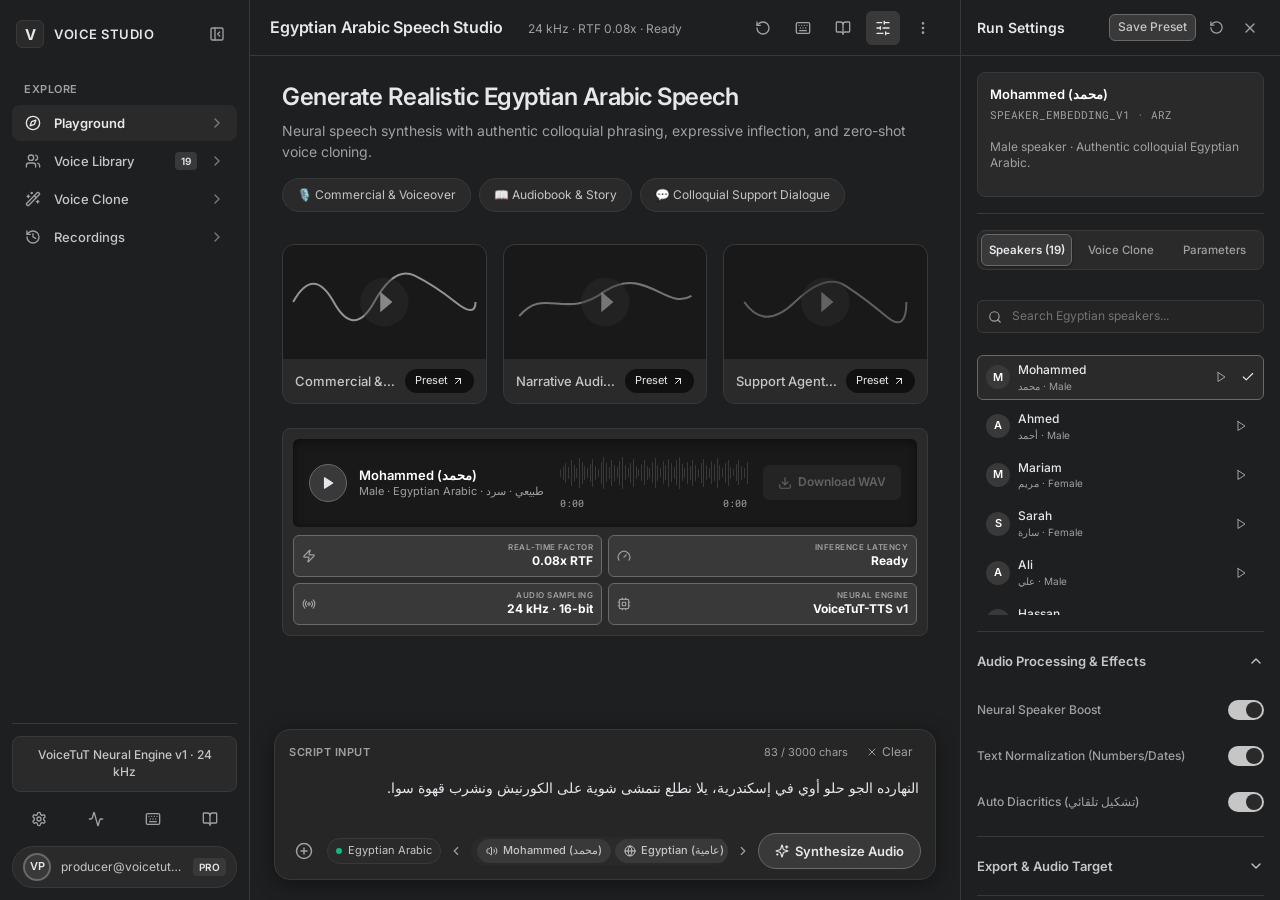
==== commit 85bd29fb: "fix(ui): unify segmented tab switcher and add audio download button in playground stage" ====
--- a/voicetut_tts/webui/index.html
+++ b/voicetut_tts/webui/index.html
@@ -15,8 +15,8 @@
         document.documentElement.setAttribute("data-theme", "dark");
       })();
     </script>
-    <script type="module" crossorigin src="./ui/index-r--k5Nft.js"></script>
-    <link rel="stylesheet" crossorigin href="./ui/index-CejA8iH4.css">
+    <script type="module" crossorigin src="./ui/index-5ka99vZm.js"></script>
+    <link rel="stylesheet" crossorigin href="./ui/index-CY0k_dGI.css">
   </head>
   <body>
     <div id="root"></div>
--- a/voicetut_tts/webui/ui/index-CY0k_dGI.css
+++ b/voicetut_tts/webui/ui/index-CY0k_dGI.css
@@ -0,0 +1 @@
+@font-face{font-family:Readex Pro Variable;font-style:normal;font-display:swap;font-weight:160 700;src:url(./readex-pro-arabic-wght-normal-DiwT_uOQ.woff2) format("woff2-variations");unicode-range:U+0600-06FF,U+0750-077F,U+0870-088E,U+0890-0891,U+0897-08E1,U+08E3-08FF,U+200C-200E,U+2010-2011,U+204F,U+2E41,U+FB50-FDFF,U+FE70-FE74,U+FE76-FEFC,U+102E0-102FB,U+10E60-10E7E,U+10EC2-10EC4,U+10EFC-10EFF,U+1EE00-1EE03,U+1EE05-1EE1F,U+1EE21-1EE22,U+1EE24,U+1EE27,U+1EE29-1EE32,U+1EE34-1EE37,U+1EE39,U+1EE3B,U+1EE42,U+1EE47,U+1EE49,U+1EE4B,U+1EE4D-1EE4F,U+1EE51-1EE52,U+1EE54,U+1EE57,U+1EE59,U+1EE5B,U+1EE5D,U+1EE5F,U+1EE61-1EE62,U+1EE64,U+1EE67-1EE6A,U+1EE6C-1EE72,U+1EE74-1EE77,U+1EE79-1EE7C,U+1EE7E,U+1EE80-1EE89,U+1EE8B-1EE9B,U+1EEA1-1EEA3,U+1EEA5-1EEA9,U+1EEAB-1EEBB,U+1EEF0-1EEF1}@font-face{font-family:Readex Pro Variable;font-style:normal;font-display:swap;font-weight:160 700;src:url(./readex-pro-vietnamese-wght-normal-Do5Nl5oc.woff2) format("woff2-variations");unicode-range:U+0102-0103,U+0110-0111,U+0128-0129,U+0168-0169,U+01A0-01A1,U+01AF-01B0,U+0300-0301,U+0303-0304,U+0308-0309,U+0323,U+0329,U+1EA0-1EF9,U+20AB}@font-face{font-family:Readex Pro Variable;font-style:normal;font-display:swap;font-weight:160 700;src:url(./readex-pro-latin-ext-wght-normal-CsYMu49W.woff2) format("woff2-variations");unicode-range:U+0100-02BA,U+02BD-02C5,U+02C7-02CC,U+02CE-02D7,U+02DD-02FF,U+0304,U+0308,U+0329,U+1D00-1DBF,U+1E00-1E9F,U+1EF2-1EFF,U+2020,U+20A0-20AB,U+20AD-20C0,U+2113,U+2C60-2C7F,U+A720-A7FF}@font-face{font-family:Readex Pro Variable;font-style:normal;font-display:swap;font-weight:160 700;src:url(./readex-pro-latin-wght-normal--ekFhJJC.woff2) format("woff2-variations");unicode-range:U+0000-00FF,U+0131,U+0152-0153,U+02BB-02BC,U+02C6,U+02DA,U+02DC,U+0304,U+0308,U+0329,U+2000-206F,U+20AC,U+2122,U+2191,U+2193,U+2212,U+2215,U+FEFF,U+FFFD}:root,:root[data-theme=dark],:root[data-theme=light]{--bg-app-canvas: #131314;--bg-surface-primary: #1E1F20;--bg-surface-elevated: #262626;--bg-surface-card: #2A2A2A;--bg-control-default: #393939;--bg-control-hover: #696969;--bg-interactive-subtle: rgba(255, 255, 255, .05);--bg-interactive-subtle-hover: rgba(255, 255, 255, .08);--bg-glass-overlay: rgba(255, 255, 255, .15);--bg-modal-backdrop: rgba(0, 0, 0, .65);--border-subtle: #393939;--border-interactive: #696969;--border-focus: hsl(0, 0%, 40%);--border-faint: rgba(255, 255, 255, .1);--text-primary: #E5E7EB;--text-primary-bright: #FFFFFF;--text-secondary: #C6C6C6;--text-muted: #A0A0A0;--text-faint: hsl(0, 0%, 45%);--text-disabled: rgba(255, 255, 255, .38);--text-on-accent: #2A2A2A;--shadow-modal: 0 16px 70px rgba(0, 0, 0, .65), 0 0 0 1px #393939;--shadow-dropdown: 0 10px 30px rgba(0, 0, 0, .6);--shadow-glass: 0 4px 15px rgba(0, 0, 0, .2);--shadow-inset-well: inset 0 2px 10px rgba(0, 0, 0, .5);--shadow-kbd: 0 2px 4px rgba(0, 0, 0, .3);--font-primary: "Inter", -apple-system, BlinkMacSystemFont, "Segoe UI", Roboto, sans-serif;--font-mono: "Roboto Mono", ui-monospace, SFMono-Regular, Menlo, monospace;--font: var(--font-primary);--bg: var(--bg-app-canvas);--surface: var(--bg-surface-primary);--surface-2: var(--bg-surface-elevated);--surface-3: var(--bg-surface-card);--border: var(--border-subtle);--border-strong: var(--border-interactive);--text: var(--text-primary);--text-2: var(--text-secondary);--muted: var(--text-muted);--accent: #E5E7EB;--accent-2: #C6C6C6;--accent-deep: #696969;--accent-soft: rgba(255, 255, 255, .08);--accent-ring: rgba(255, 255, 255, .2);--accent-text: #FFFFFF;--warn: #fdd663;--success: #81c995;--danger: #f28b82;--wave-idle: rgba(255, 255, 255, .08);--wave-muted: rgba(255, 255, 255, .18);--glass: var(--bg-glass-overlay);--shadow-sm: 0 1px 2px rgba(0, 0, 0, .35);--shadow-md: var(--shadow-dropdown);--shadow-lg: var(--shadow-modal);--shadow-accent: 0 8px 24px rgba(0, 0, 0, .5);color-scheme:dark}*,*:before,*:after{box-sizing:border-box}html{-webkit-text-size-adjust:100%}body{margin:0;width:100vw;height:100vh;overflow:hidden;background:var(--bg-app-canvas);color:var(--text-secondary);font-family:var(--font-primary);font-size:13px;line-height:1.4;-webkit-font-smoothing:antialiased}button,input,textarea,select{font:inherit;color:inherit}button{cursor:pointer;border:0;background:none;padding:0}button:disabled{cursor:not-allowed}a{color:inherit;text-decoration:none}:focus-visible{outline:2px solid var(--accent);outline-offset:2px;border-radius:10px}::selection{background:var(--accent-ring)}.ltr{direction:ltr;unicode-bidi:isolate}.num{font-variant-numeric:tabular-nums}svg{flex-shrink:0}.ambient{position:fixed;top:0;right:0;bottom:0;left:0;pointer-events:none;z-index:0;overflow:hidden}.ambient i{position:absolute;border-radius:50%;filter:blur(80px)}.ambient i:nth-child(1){width:620px;height:620px;top:-260px;right:-120px;background:var(--blob-a);animation:drift 22s ease-in-out infinite alternate}.ambient i:nth-child(2){width:520px;height:520px;top:30vh;left:-220px;background:var(--blob-b);animation:drift 26s ease-in-out infinite alternate-reverse}@keyframes drift{to{transform:translate3d(60px,40px,0) scale(1.08)}}.grain{position:fixed;top:0;right:0;bottom:0;left:0;pointer-events:none;z-index:0;opacity:.025;background-image:url("data:image/svg+xml,%3Csvg xmlns='http://www.w3.org/2000/svg' width='160' height='160'%3E%3Cfilter id='n'%3E%3CfeTurbulence type='fractalNoise' baseFrequency='.9' numOctaves='3'/%3E%3C/filter%3E%3Crect width='100%25' height='100%25' filter='url(%23n)'/%3E%3C/svg%3E")}.shell{position:relative;z-index:1;max-width:1240px;margin:0 auto;padding:0 24px 48px}.topbar{position:sticky;top:0;z-index:30;width:100%;backdrop-filter:saturate(160%) blur(16px);-webkit-backdrop-filter:saturate(160%) blur(16px);background:var(--glass);border-bottom:1px solid var(--border);transition:background-color .35s,border-color .35s}.topbar-inner{max-width:1240px;margin:0 auto;padding:12px 24px;display:flex;align-items:center;gap:14px}.brand{display:flex;align-items:center;gap:12px;cursor:pointer}.wordmark{direction:ltr;font-size:20px;font-weight:700;letter-spacing:-.4px;white-space:nowrap}.wordmark span{margin-left:4px;font-weight:500;background:linear-gradient(90deg,var(--accent-deep),var(--accent-2));-webkit-background-clip:text;background-clip:text;color:transparent}.ver{font-size:11px;font-weight:600;padding:2px 8px;border-radius:99px;color:var(--accent);background:color-mix(in srgb,var(--accent) 13%,transparent);border:1px solid color-mix(in srgb,var(--accent) 30%,transparent);direction:ltr}.top-actions{margin-inline-start:auto;display:flex;align-items:center;gap:8px}.pill{display:inline-flex;align-items:center;gap:7px;height:34px;padding:0 12px;border-radius:99px;font-size:12.5px;color:var(--text-2);background:var(--surface);border:1px solid var(--border);white-space:nowrap}.dot{width:7px;height:7px;border-radius:50%;background:var(--muted)}.dot.on{background:var(--success);box-shadow:0 0 color-mix(in srgb,var(--success) 60%,transparent);animation:ping 2s ease-out infinite}.dot.warn{background:var(--accent)}.dot.off{background:var(--danger)}@keyframes ping{0%{box-shadow:0 0 color-mix(in srgb,var(--success) 55%,transparent)}80%,to{box-shadow:0 0 0 7px transparent}}.icon-btn{width:36px;height:36px;border-radius:12px;display:grid;place-items:center;color:var(--text-2);background:var(--surface);border:1px solid var(--border);transition:color .2s,border-color .2s,background .2s,transform .2s}.icon-btn:hover{color:var(--text);border-color:var(--border-strong);transform:translateY(-1px)}.icon-btn.sm{width:30px;height:30px;border-radius:10px}.icon-btn.ghost{background:transparent;border-color:transparent}.icon-btn.ghost:hover{background:var(--surface-3)}.theme-btn{overflow:hidden;position:relative}.hero{padding:26px 0 22px;text-align:center}.hero h1{margin:0 auto;font-size:clamp(26px,3.6vw,40px);line-height:1.2;font-weight:700;letter-spacing:-.5px;max-width:820px}.hero h1 .grad{background:linear-gradient(100deg,var(--accent-deep),var(--accent-2));-webkit-background-clip:text;background-clip:text;color:transparent}.layout{display:grid;grid-template-columns:minmax(0,1fr) 384px;gap:20px;align-items:start}.col{display:flex;flex-direction:column;gap:20px;min-width:0}.side{position:sticky;top:84px}.card{position:relative;background:var(--surface);border:1px solid var(--border);border-radius:22px;box-shadow:var(--shadow-md);transition:background-color .35s,border-color .35s}.card-head{display:flex;align-items:center;gap:10px;padding:16px 18px 0}.card-head h2{margin:0;font-size:15px;font-weight:600;display:flex;align-items:center;gap:8px}.card-head h2 svg{color:var(--accent)}.card-head .grow{flex:1}.section-label{font-size:12px;color:var(--muted);font-weight:500;margin:0 0 8px}.seg{position:relative;display:inline-flex;padding:4px;gap:2px;border-radius:14px;background:var(--surface-3);border:1px solid var(--border)}.seg.full{display:flex}.seg.full>button{flex:1}.seg>button{position:relative;z-index:1;display:inline-flex;align-items:center;justify-content:center;gap:7px;height:34px;padding:0 14px;border-radius:10px;font-size:13.5px;font-weight:500;color:var(--muted);white-space:nowrap;transition:color .2s}.seg>button:hover{color:var(--text)}.seg>button[aria-checked=true]{color:var(--text)}.seg .seg-thumb{position:absolute;top:0;right:0;bottom:0;left:0;z-index:-1;border-radius:10px;background:var(--surface);box-shadow:0 1px 2px #00000014,0 4px 12px #00000014,0 0 0 1px var(--border)}.seg.sm>button{height:28px;padding:0 11px;font-size:12.5px}.editor{overflow:hidden}.editor-top{display:flex;align-items:center;gap:10px;flex-wrap:wrap;padding:14px 14px 0}.editor-top .grow{flex:1}.marks{display:flex;align-items:center;gap:4px;flex-wrap:wrap;padding:10px 14px;margin:12px 14px 0;border-radius:16px;background:var(--surface-2);border:1px solid var(--border)}.marks-label{display:flex;align-items:center;gap:6px;font-size:12.5px;color:var(--muted);margin-inline-end:6px}.marks-label svg{color:var(--accent)}.mark{position:relative;min-width:38px;height:38px;padding:0 6px;border-radius:11px;font-family:var(--font);font-size:22px;line-height:1;color:var(--text);background:var(--surface);border:1px solid var(--border);transition:border-color .18s,background .18s,color .18s,box-shadow .18s}.mark:hover{border-color:var(--accent-ring);background:var(--accent-soft);color:var(--accent-text);box-shadow:0 6px 16px var(--accent-soft)}.mark .tip{position:absolute;bottom:calc(100% + 8px);left:50%;transform:translate(-50%) translateY(4px);padding:4px 9px;border-radius:8px;font-family:var(--font);font-size:11.5px;white-space:nowrap;color:var(--surface);background:var(--text);opacity:0;pointer-events:none;transition:opacity .15s,transform .15s}.mark:hover .tip{opacity:1;transform:translate(-50%) translateY(0)}.marks-sep{width:1px;height:22px;background:var(--border-strong);margin:0 4px}.mark.text{font-family:var(--font);font-size:12.5px;padding:0 11px;display:inline-flex;align-items:center;gap:6px;color:var(--text-2)}.textarea-wrap{position:relative;padding:6px 18px 0}.textarea{display:block;width:100%;min-height:190px;max-height:460px;resize:none;border:0;outline:0;background:transparent;padding:12px 2px;font-family:var(--font);font-size:21px;line-height:2.05;color:var(--text);caret-color:var(--accent)}.textarea::placeholder{color:var(--muted);opacity:.75}.norm-box{margin:4px 18px 0;padding:12px 14px;border-radius:14px;background:var(--surface-2);border:1px dashed var(--border-strong);overflow:hidden}.norm-box .section-label{display:flex;align-items:center;gap:6px;margin-bottom:4px}.norm-box p{margin:0;font-family:var(--font);font-size:17px;line-height:2;color:var(--text-2);word-break:break-word}.editor-foot{display:flex;align-items:center;gap:8px;flex-wrap:wrap;padding:12px 14px 14px;margin-top:8px;border-top:1px solid var(--border)}.editor-foot .grow{flex:1}.tool{display:inline-flex;align-items:center;gap:7px;height:34px;padding:0 12px;border-radius:11px;font-size:13px;color:var(--text-2);border:1px solid transparent;transition:background .18s,color .18s,border-color .18s}.tool:hover{background:var(--surface-3);color:var(--text)}.tool[aria-pressed=true]{color:var(--accent-text);background:var(--accent-soft);border-color:var(--accent-ring)}.counter{display:inline-flex;align-items:center;gap:8px;font-size:12px;color:var(--muted)}.counter.over{color:var(--danger)}.gen-bar{display:flex;align-items:center;gap:10px;flex-wrap:wrap;padding:14px}.gen-bar .grow{flex:1}.btn{position:relative;display:inline-flex;align-items:center;justify-content:center;gap:8px;height:42px;padding:0 18px;border-radius:13px;font-size:14px;font-weight:500;color:var(--text);background:var(--surface);border:1px solid var(--border-strong);transition:transform .18s,box-shadow .18s,border-color .18s,background .18s,opacity .18s;white-space:nowrap}.btn:hover:not(:disabled){border-color:var(--accent-ring);transform:translateY(-1px)}.btn:disabled{opacity:.55}.btn.sm{height:34px;padding:0 12px;font-size:13px;border-radius:11px}.btn.block{width:100%}.btn.danger{color:var(--danger)}.btn-primary{position:relative;overflow:hidden;display:inline-flex;align-items:center;justify-content:center;gap:10px;height:50px;min-width:190px;padding:0 26px;border-radius:15px;font-size:15.5px;font-weight:600;color:#fff;background:linear-gradient(110deg,var(--accent),var(--accent-2));box-shadow:var(--shadow-accent),0 0 0 1px #ffffff1f inset;transition:transform .2s,box-shadow .2s,filter .2s}.btn-primary:hover:not(:disabled){transform:translateY(-2px);filter:brightness(1.06);box-shadow:0 16px 36px var(--accent-ring),0 0 0 1px #ffffff29 inset}.btn-primary:active:not(:disabled){transform:translateY(0) scale(.985)}.btn-primary:disabled{filter:grayscale(.35) brightness(.85);opacity:.75}.btn-primary .shine{position:absolute;top:0;right:0;bottom:0;left:0;background:linear-gradient(110deg,transparent 30%,rgba(255,255,255,.35) 50%,transparent 70%);transform:translate(-120%);animation:shine 3.6s ease-in-out infinite;pointer-events:none}.btn-primary.busy .shine{animation-duration:1.1s}@keyframes shine{0%,55%{transform:translate(-120%)}to{transform:translate(120%)}}.kbd{font-family:ui-monospace,monospace;font-size:11px;padding:2px 6px;border-radius:6px;color:#ffffffd9;background:#ffffff29;direction:ltr}.spinner{width:18px;height:18px;border-radius:50%;border:2px solid rgba(255,255,255,.35);border-top-color:#fff;animation:spin .8s linear infinite}@keyframes spin{to{transform:rotate(360deg)}}.status{display:inline-flex;align-items:center;gap:7px;font-size:12.5px;color:var(--muted);padding:4px 11px;border-radius:99px;background:var(--surface-2);border:1px solid var(--border)}.status[data-s=busy] .dot{background:var(--accent);animation:pulse 1s ease-in-out infinite}.status[data-s=ready] .dot{background:var(--success)}.status[data-s=error] .dot{background:var(--danger)}@keyframes pulse{50%{opacity:.3;transform:scale(.75)}}.wave{position:relative;margin:14px 14px 0;height:148px;border-radius:18px;background:radial-gradient(120% 140% at 50% 0%,var(--accent-soft),transparent 60%),var(--surface-2);border:1px solid var(--border);overflow:hidden}.wave canvas{position:absolute;top:0;right:0;bottom:0;left:0;width:100%;height:100%}.wave.seekable canvas{cursor:pointer}.wave-msg{position:absolute;top:0;right:0;bottom:0;left:0;display:grid;place-items:center;pointer-events:none;font-size:13px;color:var(--muted)}.wave-msg span{padding:6px 14px;border-radius:99px;background:var(--glass);-webkit-backdrop-filter:blur(6px);backdrop-filter:blur(6px);border:1px solid var(--border)}.wave-tip{position:absolute;top:8px;padding:2px 8px;border-radius:7px;font-size:11.5px;color:var(--surface);background:var(--text);transform:translate(-50%);pointer-events:none;direction:ltr}.player{display:flex;align-items:center;gap:12px;padding:14px}.play{width:52px;height:52px;border-radius:50%;display:grid;place-items:center;color:#fff;background:linear-gradient(135deg,var(--accent),var(--accent-2));box-shadow:var(--shadow-accent);transition:transform .18s,box-shadow .18s,opacity .18s}.play:hover:not(:disabled){transform:scale(1.06)}.play:disabled{opacity:.4;box-shadow:none}.time{font-size:13px;color:var(--text-2);direction:ltr}.time .sep{color:var(--muted);margin:0 5px}.player .grow{flex:1;min-width:0}.now-voice{display:flex;align-items:center;gap:8px;font-size:12.5px;color:var(--muted);overflow:hidden;white-space:nowrap;text-overflow:ellipsis}.metrics{display:grid;grid-template-columns:repeat(4,minmax(0,1fr));gap:10px;padding:0 14px 14px}.metric{padding:12px 12px 10px;border-radius:15px;background:var(--surface-2);border:1px solid var(--border)}.metric dt{display:flex;align-items:center;gap:6px;font-size:11.5px;color:var(--muted)}.metric dd{margin:4px 0 0;font-size:20px;font-weight:600;letter-spacing:-.3px;direction:ltr;text-align:right}.metric dd small{font-size:11.5px;font-weight:400;color:var(--muted);margin-inline-start:3px}.history{border-top:1px solid var(--border);padding:12px 14px 14px}.history ol{list-style:none;margin:0;padding:0;display:flex;flex-direction:column;gap:6px}.history li button{width:100%;display:flex;align-items:center;gap:10px;padding:8px 10px;border-radius:12px;text-align:start;transition:background .18s}.history li button:hover,.history li button[aria-current=true]{background:var(--surface-3)}.history .h-ico{width:30px;height:30px;border-radius:9px;display:grid;place-items:center;color:var(--accent);background:var(--accent-soft)}.history .h-text{flex:1;min-width:0;font-size:13.5px;overflow:hidden;white-space:nowrap;text-overflow:ellipsis}.history .h-meta{font-size:11.5px;color:var(--muted);direction:ltr}.side-body{padding:14px;display:flex;flex-direction:column;gap:14px}.search{position:relative;display:flex;align-items:center}.search svg{position:absolute;inset-inline-start:12px;color:var(--muted);pointer-events:none}.search input{width:100%;height:40px;padding:0 38px 0 12px;border-radius:12px;border:1px solid var(--border);background:var(--surface-2);outline:none;font-size:13.5px;transition:border-color .2s,box-shadow .2s}.search input:focus{border-color:var(--accent-ring);box-shadow:0 0 0 4px var(--accent-soft)}.voices{display:grid;grid-template-columns:repeat(2,minmax(0,1fr));gap:8px;max-height:404px;overflow-y:auto;padding:2px;margin:-2px;scrollbar-width:thin}.voice{position:relative;display:flex;align-items:center;gap:10px;padding:9px 10px;border-radius:15px;text-align:start;background:var(--surface-2);border:1px solid var(--border);transition:border-color .2s,background .2s,transform .2s;cursor:pointer}.voice:hover{border-color:var(--border-strong);transform:translateY(-1px)}.voice[aria-selected=true]{background:var(--accent-soft);border-color:transparent}.voice .ring{position:absolute;top:-1px;right:-1px;bottom:-1px;left:-1px;border-radius:15px;border:1.5px solid var(--accent);box-shadow:0 0 0 4px var(--accent-soft);pointer-events:none}.avatar{position:relative;width:38px;height:38px;border-radius:12px;display:grid;place-items:center;font-size:15px;font-weight:600;color:#fff;flex-shrink:0}.avatar.male{background:linear-gradient(135deg,#1f5eff,#123fb8)}.avatar.female{background:linear-gradient(135deg,#f0628f,#c7306a)}.avatar.custom{background:linear-gradient(135deg,var(--accent-2),var(--accent))}.voice-main{flex:1;min-width:0;display:flex;flex-direction:column;line-height:1.3}.voice-main b{font-size:13.5px;font-weight:600;overflow:hidden;white-space:nowrap;text-overflow:ellipsis}.voice-main small{font-size:11px;color:var(--muted);overflow:hidden;white-space:nowrap;text-overflow:ellipsis}.voice-play{width:28px;height:28px;border-radius:9px;display:grid;place-items:center;color:var(--text-2);background:var(--surface);border:1px solid var(--border);flex-shrink:0;transition:color .18s,border-color .18s}.voice-play:hover{color:var(--accent);border-color:var(--accent-ring)}.eq{display:inline-flex;align-items:flex-end;gap:2px;height:12px}.eq i{width:2.5px;border-radius:2px;background:currentColor;animation:eq .9s ease-in-out infinite}.eq i:nth-child(2){animation-delay:-.3s}.eq i:nth-child(3){animation-delay:-.6s}@keyframes eq{0%,to{height:3px}50%{height:12px}}.voice-detail{padding:12px;border-radius:15px;background:var(--surface-2);border:1px solid var(--border)}.voice-detail .row{display:flex;align-items:center;gap:10px}.tags{display:flex;flex-wrap:wrap;gap:5px}.tag{font-size:11.5px;padding:2px 9px;border-radius:99px;color:var(--accent-text);background:var(--accent-soft)}.tag.g{color:var(--text-2);background:var(--surface-3)}.voice-detail p{margin:8px 0 0;font-size:13px;line-height:1.8;color:var(--text-2)}.empty-note{grid-column:1 / -1;text-align:center;font-size:13px;color:var(--muted);padding:22px 0}.drop{position:relative;display:flex;flex-direction:column;align-items:center;gap:8px;padding:22px 14px;border-radius:18px;text-align:center;cursor:pointer;background:var(--surface-2);border:1.5px dashed var(--border-strong);transition:border-color .2s,background .2s}.drop:hover,.drop.over{border-color:var(--accent);background:var(--accent-soft)}.drop .drop-ico{width:46px;height:46px;border-radius:14px;display:grid;place-items:center;color:var(--accent);background:var(--surface);border:1px solid var(--border);box-shadow:var(--shadow-sm)}.drop b{font-size:14px;font-weight:600}.drop small{font-size:12px;color:var(--muted)}.or{display:flex;align-items:center;gap:10px;font-size:12px;color:var(--muted)}.or:before,.or:after{content:"";flex:1;height:1px;background:var(--border)}.rec{display:flex;align-items:center;gap:12px;padding:10px;border-radius:16px;background:var(--surface-2);border:1px solid var(--border)}.rec-btn{position:relative;width:46px;height:46px;border-radius:50%;display:grid;place-items:center;color:#fff;background:var(--danger);box-shadow:0 8px 20px color-mix(in srgb,var(--danger) 35%,transparent);flex-shrink:0}.rec-btn.idle{color:var(--danger);background:color-mix(in srgb,var(--danger) 12%,transparent);box-shadow:none}.rec-meter{flex:1;display:flex;align-items:center;gap:2px;height:34px;overflow:hidden}.rec-meter i{flex:1;min-width:2px;border-radius:2px;background:var(--danger);opacity:.85}.rec-time{font-size:13px;color:var(--text-2);direction:ltr}.clip{display:flex;align-items:center;gap:10px;padding:10px;border-radius:16px;background:var(--accent-soft);border:1px solid var(--accent-ring)}.mini-wave{flex:1;height:30px;display:flex;align-items:center;gap:1.5px;min-width:0}.mini-wave i{flex:1;border-radius:2px;background:var(--accent);opacity:.65;min-height:2px}.field label{display:block;font-size:12.5px;color:var(--muted);margin-bottom:6px}.field textarea{width:100%;min-height:74px;padding:10px 12px;resize:vertical;border-radius:13px;border:1px solid var(--border);background:var(--surface-2);outline:none;font-size:14px;line-height:1.8;transition:border-color .2s,box-shadow .2s}.field textarea:focus{border-color:var(--accent-ring);box-shadow:0 0 0 4px var(--accent-soft)}.consent{display:flex;gap:8px;font-size:12px;color:var(--muted);line-height:1.7}.consent svg{color:var(--accent);margin-top:3px}.settings{display:flex;flex-direction:column;gap:18px}.slider-row .slider-head{display:flex;align-items:baseline;gap:8px;margin-bottom:9px}.slider-head span{font-size:13.5px;font-weight:500}.slider-head code{font-size:11px;color:var(--muted);font-family:ui-monospace,monospace;direction:ltr}.slider-head output{margin-inline-start:auto;font-size:12.5px;font-weight:600;color:var(--accent-text);background:var(--accent-soft);padding:1px 9px;border-radius:8px;direction:ltr}.slider{position:relative;height:22px;cursor:pointer;touch-action:none;direction:ltr}.slider .track{position:absolute;left:0;right:0;top:50%;height:6px;margin-top:-3px;border-radius:99px;background:var(--surface-3);overflow:hidden}.slider .fill{position:absolute;top:0;bottom:0;border-radius:99px;background:linear-gradient(90deg,var(--accent),var(--accent-2))}.slider .thumb{position:absolute;top:50%;width:20px;height:20px;margin:-10px 0 0 -10px;border-radius:50%;background:#fff;border:2px solid var(--accent);box-shadow:0 2px 8px #0000002e;transition:box-shadow .18s,transform .18s}.slider:hover .thumb,.slider:focus-visible .thumb,.slider.drag .thumb{box-shadow:0 0 0 7px var(--accent-soft),0 2px 8px #0000002e}.slider.drag .thumb{transform:scale(1.1)}.slider:focus-visible{outline:none}.slider-hint{margin-top:5px;display:flex;justify-content:space-between;font-size:11px;color:var(--muted);direction:ltr}.switch-row{display:flex;align-items:center;gap:12px;cursor:pointer}.switch-row .txt{flex:1;display:flex;flex-direction:column;line-height:1.4}.switch-row .txt b{font-size:13.5px;font-weight:500}.switch-row .txt small{font-size:11.5px;color:var(--muted)}.switch{position:relative;width:44px;height:26px;border-radius:99px;background:var(--surface-3);border:1px solid var(--border-strong);flex-shrink:0;transition:background .2s}.switch[aria-checked=true]{background:linear-gradient(90deg,var(--accent),var(--accent-2));border-color:transparent}.switch .knob{position:absolute;top:2px;width:20px;height:20px;border-radius:50%;background:#fff;box-shadow:0 1px 4px #00000040}.link{display:inline-flex;align-items:center;gap:5px;font-size:12.5px;color:var(--muted);transition:color .18s}.link:hover{color:var(--accent-text)}.guide{margin-top:30px}.guide-toggle{width:100%;display:flex;align-items:center;gap:12px;padding:14px 16px;border-radius:18px;text-align:start;color:var(--text);transition:border-color .2s}.guide-toggle:hover{border-color:var(--accent-ring)}.guide-toggle .t-ico{margin:0;width:32px;height:32px}.guide-title{flex:1;font-size:14.5px;font-weight:600}.guide-body{overflow:hidden}.guide-body .fix-grid{margin-top:14px}.fix-grid{display:grid;grid-template-columns:repeat(3,minmax(0,1fr));gap:14px}.fix{padding:18px;display:flex;flex-direction:column;gap:12px}.fix-words{display:flex;align-items:center;justify-content:center;gap:14px;padding:16px 10px;border-radius:16px;background:var(--surface-2);border:1px solid var(--border);font-family:var(--font);font-size:30px;line-height:1.6}.fix-words .from{color:var(--muted);text-decoration:line-through;text-decoration-color:color-mix(in srgb,var(--danger) 60%,transparent);text-decoration-thickness:2px}.fix-words .to{color:var(--text);background:linear-gradient(90deg,var(--accent),var(--accent-2));-webkit-background-clip:text;background-clip:text;color:transparent}.fix-words svg{color:var(--muted)}.fix h3{margin:0;font-size:14.5px;font-weight:600}.fix p{margin:0;font-size:13px;color:var(--muted);line-height:1.8}.fix p q{font-family:var(--font);font-size:15px;color:var(--text-2);quotes:"«" "»"}.tips{margin-top:14px;display:grid;grid-template-columns:repeat(4,minmax(0,1fr));gap:14px}.tip-card{padding:16px}.tip-card .t-ico{width:36px;height:36px;border-radius:11px;display:grid;place-items:center;color:var(--accent);background:var(--accent-soft);margin-bottom:10px}.tip-card h3{margin:0 0 4px;font-size:14px;font-weight:600}.tip-card p{margin:0;font-size:12.5px;color:var(--muted);line-height:1.8}.tip-card code{font-size:11.5px;padding:1px 6px;border-radius:6px;background:var(--surface-3);direction:ltr;unicode-bidi:isolate}.footer{margin-top:40px;padding-top:22px;border-top:1px solid var(--border);display:flex;align-items:center;justify-content:center;flex-wrap:wrap;gap:8px 18px;font-size:12.5px;color:var(--muted)}.footer a{transition:color .18s}.footer a:hover{color:var(--accent-text)}.toasts{position:fixed;bottom:22px;left:50%;transform:translate(-50%);z-index:100;display:flex;flex-direction:column;align-items:center;gap:8px;pointer-events:none;width:min(440px,calc(100vw - 32px))}.toast{pointer-events:auto;display:flex;align-items:center;gap:10px;width:100%;padding:11px 14px;border-radius:14px;font-size:13.5px;color:var(--text);background:var(--surface);border:1px solid var(--border-strong);box-shadow:var(--shadow-lg)}.toast.error svg{color:var(--danger)}.toast.ok svg{color:var(--success)}.toast.info svg{color:var(--accent)}@media(max-width:1080px){.layout{grid-template-columns:minmax(0,1fr)}.side{position:static}.voices{grid-template-columns:repeat(3,minmax(0,1fr));max-height:none}.tips{grid-template-columns:repeat(2,minmax(0,1fr))}}@media(max-width:760px){.fix-grid{grid-template-columns:minmax(0,1fr)}.metrics,.voices{grid-template-columns:repeat(2,minmax(0,1fr))}}@media(max-width:560px){.shell{padding:0 16px 36px}.topbar-inner{padding:10px 16px}.pill.device span.lbl{display:none}.top-actions{gap:6px}.hero{padding:22px 0 18px}.textarea{font-size:19px;min-height:160px}.gen-bar .btn-primary{width:100%}.gen-bar .seg{flex:1}.gen-bar .seg>button{flex:1}.tips{grid-template-columns:minmax(0,1fr)}.tool .lbl{display:none}.wave{height:120px}}@media(prefers-reduced-motion:reduce){*,*:before,*:after{animation-duration:.01ms!important;animation-iteration-count:1!important;transition-duration:.01ms!important}}.fix .btn{max-width:100%}.try-text{overflow:hidden;text-overflow:ellipsis;font-family:var(--font);font-size:14px}.agent-app-shell{display:flex;width:100vw;height:100vh;overflow:hidden;position:relative;background:var(--bg);color:var(--text)}.agent-sidebar{width:360px;min-width:360px;max-width:360px;height:100vh;background:var(--surface);border-inline-end:1px solid var(--border);display:flex;flex-direction:column;z-index:40;transition:margin-inline-start .32s cubic-bezier(.16,1,.3,1),transform .32s cubic-bezier(.16,1,.3,1);box-shadow:var(--shadow-sm);position:relative}.agent-sidebar.collapsed{margin-inline-start:-360px}.sidebar-header{padding:16px 18px;display:flex;align-items:center;justify-content:space-between;border-bottom:1px solid var(--border);min-height:60px}.brand-logo{width:32px;height:32px;border-radius:9px;background:linear-gradient(135deg,var(--accent),var(--accent-deep));color:#fff;display:flex;align-items:center;justify-content:center;font-weight:800;font-size:13px;letter-spacing:-.5px;box-shadow:0 3px 10px var(--accent-ring)}.brand-text{display:flex;align-items:center;gap:8px}.agent-badge{font-size:9px;font-weight:700;padding:2px 6px;border-radius:6px;background:var(--accent-soft);color:var(--accent-text);border:1px solid var(--accent-ring);letter-spacing:.5px}.sidebar-new-action{padding:14px 16px 6px}.new-chat-btn{width:100%;height:42px;border-radius:12px;border:1px dashed var(--border-strong);background:var(--surface-2);color:var(--text);font-weight:600;font-size:14px;display:flex;align-items:center;justify-content:center;gap:8px;cursor:pointer;transition:all .2s ease}.new-chat-btn:hover{background:var(--accent-soft);border-color:var(--accent);color:var(--accent-text);transform:translateY(-1px)}.sidebar-tabs{padding:10px 16px;border-bottom:1px solid var(--border)}.sidebar-content{flex:1;overflow-y:auto;overflow-x:hidden;padding:14px 16px;display:flex;flex-direction:column;gap:14px}.sidebar-content .card{box-shadow:none;border:1px solid var(--border);background:var(--surface-2);border-radius:16px}.sidebar-content .card-head{padding:12px 14px 0}.sidebar-content .side-body{padding:14px}.sidebar-footer{padding:12px 16px;border-top:1px solid var(--border);display:flex;align-items:center;justify-content:space-between;background:var(--surface-2);min-height:52px}.footer-actions{display:flex;align-items:center;gap:6px}.history-tab-pane{display:flex;flex-direction:column;gap:8px}.empty-history-note{text-align:center;padding:36px 12px;color:var(--muted);display:flex;flex-direction:column;align-items:center;gap:8px}.empty-history-note p{margin:0;font-weight:600;color:var(--text-2);font-size:14px}.history-list{list-style:none;padding:0;margin:0;display:flex;flex-direction:column;gap:8px}.history-card{width:100%;text-align:inherit;padding:12px;background:var(--surface-2);border:1px solid var(--border);border-radius:12px;display:flex;flex-direction:column;gap:6px;transition:all .2s ease;cursor:pointer}.history-card:hover{border-color:var(--accent);background:var(--surface);box-shadow:var(--shadow-sm)}.history-card.active{border-color:var(--accent);background:var(--accent-soft)}.history-card .h-top{display:flex;align-items:center;justify-content:space-between;font-size:12px}.history-card .h-voice-tag{font-weight:600;color:var(--accent-text)}.history-card .h-time{color:var(--muted);font-size:11px}.history-card .h-text-preview{font-size:13px;color:var(--text);line-height:1.4;overflow:hidden;text-overflow:ellipsis;display:-webkit-box;-webkit-line-clamp:2;-webkit-box-orient:vertical}.agent-canvas-area{flex:1;height:100vh;display:flex;flex-direction:column;position:relative;overflow:hidden;min-width:0}.agent-topbar{height:60px;min-height:60px;border-bottom:1px solid var(--border);display:flex;align-items:center;justify-content:space-between;padding:0 20px;background:var(--glass);backdrop-filter:blur(14px);-webkit-backdrop-filter:blur(14px);z-index:20}.topbar-start,.topbar-end{display:flex;align-items:center;gap:10px}.top-voice-chip{display:inline-flex;align-items:center;gap:8px;padding:6px 12px;border-radius:99px;background:var(--surface-2);border:1px solid var(--border);font-size:13px;cursor:pointer;transition:all .2s ease}.top-voice-chip:hover{border-color:var(--accent);background:var(--accent-soft)}.top-voice-chip .chip-icon{color:var(--accent);display:flex;align-items:center}.top-voice-chip .chip-badge{font-size:10px;padding:1px 6px;border-radius:99px;background:var(--surface-3);color:var(--muted)}.new-btn-top{border-radius:10px}.agent-scroll-viewport{flex:1;overflow-y:auto;overflow-x:hidden;padding:24px 20px 240px;display:flex;flex-direction:column;scroll-behavior:smooth}.agent-hero-empty{max-width:760px;margin:auto;text-align:center;padding:30px 16px 20px;display:flex;flex-direction:column;align-items:center}.hero-badge-icon{width:58px;height:58px;border-radius:18px;background:linear-gradient(135deg,var(--accent),var(--accent-2));color:#fff;display:flex;align-items:center;justify-content:center;margin-bottom:18px;box-shadow:var(--shadow-accent)}.agent-hero-empty h1{font-size:32px;font-weight:800;margin:0 0 10px;letter-spacing:-.6px}.hero-subtitle{font-size:16px;color:var(--muted);max-width:560px;margin:0 auto 30px;line-height:1.6}.hero-suggestions-grid{display:grid;grid-template-columns:repeat(2,minmax(0,1fr));gap:14px;width:100%}.suggestion-card{text-align:inherit;background:var(--surface);border:1px solid var(--border);border-radius:16px;padding:16px;display:flex;flex-direction:column;gap:8px;cursor:pointer;transition:all .22s ease;box-shadow:var(--shadow-sm)}.suggestion-card:hover{border-color:var(--accent);box-shadow:var(--shadow-md);transform:translateY(-2px);background:var(--surface-2)}.sug-head{display:flex;align-items:center;justify-content:space-between}.sug-title{font-size:13px;font-weight:600;color:var(--text-2)}.sug-badge{font-size:10px;padding:2px 7px;border-radius:99px;background:var(--surface-3);color:var(--muted);font-weight:600}.sug-text{margin:0;font-size:14px;color:var(--text);line-height:1.5}.agent-messages-stream{max-width:840px;width:100%;margin:0 auto;display:flex;flex-direction:column;gap:24px}.msg-row{display:flex;gap:14px;align-items:flex-start;width:100%}.msg-avatar{width:36px;height:36px;border-radius:10px;display:flex;align-items:center;justify-content:center;flex-shrink:0}.user-avatar{background:var(--surface-3);color:var(--text-2)}.agent-avatar{background:linear-gradient(135deg,var(--accent),var(--accent-deep));color:#fff;box-shadow:var(--shadow-accent)}.user-row{flex-direction:row-reverse}.user-bubble{max-width:80%;background:var(--surface-2);border:1px solid var(--border);border-radius:20px 20px 4px;padding:14px 18px;display:flex;flex-direction:column;gap:6px;box-shadow:var(--shadow-sm)}.user-bubble-content{font-size:15px;line-height:1.6;color:var(--text);word-break:break-word}.msg-bubble-meta{display:flex;align-items:center;gap:8px;font-size:11px;color:var(--muted);justify-content:flex-end}.meta-tag{background:var(--surface-3);padding:1px 6px;border-radius:4px;font-weight:600}.agent-card{flex:1;background:var(--surface);border:1px solid var(--border);border-radius:20px;padding:18px;box-shadow:var(--shadow-md);display:flex;flex-direction:column;gap:14px;transition:border-color .25s,box-shadow .25s}.msg-row.agent-row.active .agent-card{border-color:color-mix(in srgb,var(--accent) 35%,transparent)}.agent-card-header{display:flex;align-items:center;justify-content:space-between}.agent-card-title{display:flex;align-items:center;gap:10px}.agent-voice-tag{font-size:12px;padding:2px 8px;border-radius:99px;background:var(--accent-soft);color:var(--accent-text);font-weight:500}.status-pill{display:inline-flex;align-items:center;gap:6px;font-size:12px;padding:3px 10px;border-radius:99px;font-weight:500}.status-pill.busy{background:color-mix(in srgb,var(--warn) 15%,transparent);color:var(--warn)}.status-pill.ready{background:color-mix(in srgb,var(--success) 14%,transparent);color:var(--success)}.status-pill.error{background:color-mix(in srgb,var(--danger) 14%,transparent);color:var(--danger)}.agent-wave-container{border-radius:14px;overflow:hidden;background:var(--surface-2);border:1px solid var(--border)}.agent-player-bar{display:flex;align-items:center;gap:12px;padding:6px 4px}.play-btn-circle{width:40px;height:40px;border-radius:50%;background:var(--accent);color:#fff;display:flex;align-items:center;justify-content:center;box-shadow:var(--shadow-accent);cursor:pointer;flex-shrink:0;transition:transform .15s,background-color .2s}.play-btn-circle:hover{background:var(--accent-deep);transform:scale(1.05)}.icon-action-btn{width:32px;height:32px;border-radius:8px;display:flex;align-items:center;justify-content:center;color:var(--muted);cursor:pointer;transition:all .15s}.icon-action-btn:hover{background:var(--surface-3);color:var(--text)}.agent-metrics-grid{display:grid;grid-template-columns:repeat(4,minmax(0,1fr));gap:8px;padding-top:6px;border-top:1px solid var(--border)}.metric-chip{display:flex;align-items:center;gap:6px;font-size:11px;color:var(--muted);background:var(--surface-2);padding:6px 10px;border-radius:8px}.metric-chip b{color:var(--text);font-weight:600;margin-inline-start:auto}.agent-prompt-wrapper{position:absolute;bottom:0;left:0;right:0;padding:0 20px 18px;pointer-events:none;z-index:25}.agent-prompt-box{max-width:840px;margin:0 auto;pointer-events:auto;background:var(--surface);border:1px solid var(--border-strong);border-radius:22px;box-shadow:var(--shadow-lg);backdrop-filter:blur(20px);-webkit-backdrop-filter:blur(20px);overflow:hidden;display:flex;flex-direction:column;transition:border-color .2s,box-shadow .2s}.agent-prompt-box:focus-within{border-color:var(--accent);box-shadow:0 0 0 3px var(--accent-ring),var(--shadow-lg)}.prompt-marks-bar{display:flex;align-items:center;gap:10px;padding:8px 14px;background:var(--surface-2);border-bottom:1px solid var(--border);overflow-x:auto}.prompt-marks-bar .marks-label{font-size:12px;font-weight:600;color:var(--muted);display:flex;align-items:center;gap:4px}.prompt-marks-bar .marks-items{display:flex;align-items:center;gap:6px}.mark-mini{padding:3px 8px;border-radius:6px;background:var(--surface);border:1px solid var(--border);font-size:15px;font-family:var(--font);cursor:pointer;transition:all .15s}.mark-mini:hover{background:var(--accent-soft);border-color:var(--accent);color:var(--accent-text)}.mark-mini.text-btn{font-size:12px;display:flex;align-items:center;gap:4px;padding:4px 8px}.prompt-input-row{padding:4px 14px 2px}.prompt-textarea{width:100%;border:none;outline:none;background:transparent;color:var(--text);font-family:var(--font);font-size:16px;line-height:1.5;resize:none;min-height:52px;max-height:220px;overflow-y:auto}.prompt-textarea::placeholder{color:var(--muted);opacity:.75}.prompt-norm-preview{margin:0 14px 8px;padding:8px 12px;background:var(--surface-2);border:1px solid var(--border);border-radius:10px;font-size:13px}.prompt-norm-preview p{margin:4px 0 0;color:var(--text-2)}.prompt-controls-row{display:flex;align-items:center;justify-content:space-between;padding:8px 14px 12px;gap:8px;flex-wrap:wrap;border-top:1px solid color-mix(in srgb,var(--border) 50%,transparent)}.controls-group-start,.controls-group-end{display:flex;align-items:center;gap:8px}.tool-icon-btn{width:32px;height:32px;border-radius:8px;display:flex;align-items:center;justify-content:center;color:var(--muted);cursor:pointer;transition:all .15s}.tool-icon-btn:hover,.tool-icon-btn.active{background:var(--accent-soft);color:var(--accent-text)}.prompt-submit-btn{width:36px;height:36px;border-radius:10px;background:var(--accent);color:#fff;display:flex;align-items:center;justify-content:center;cursor:pointer;transition:all .15s;box-shadow:0 2px 8px var(--accent-ring);flex-shrink:0}.prompt-submit-btn:hover:not(:disabled){background:var(--accent-deep);transform:scale(1.04)}.prompt-submit-btn:disabled{opacity:.45;cursor:not-allowed}.prompt-submit-btn.busy{background:var(--surface-3);color:var(--accent)}.stop-action-btn{background:color-mix(in srgb,var(--danger) 15%,transparent);color:var(--danger);border:1px solid color-mix(in srgb,var(--danger) 30%,transparent)}.prompt-disclaimer{font-size:11px;color:var(--muted);text-align:center;margin-top:6px;pointer-events:auto}.prompt-disclaimer kbd{font-family:inherit;font-size:10px;padding:1px 4px;border-radius:4px;background:var(--surface-3);border:1px solid var(--border)}@media(max-width:1024px){.agent-sidebar{position:fixed;top:0;right:0;bottom:0;width:340px;min-width:340px;transform:translate(100%);margin-inline-start:0!important}.agent-sidebar.open{transform:translate(0)}.agent-sidebar.collapsed{transform:translate(100%)}.sidebar-backdrop{position:fixed;top:0;right:0;bottom:0;left:0;background:#00000073;backdrop-filter:blur(4px);-webkit-backdrop-filter:blur(4px);z-index:39}}@media(max-width:760px){.hero-suggestions-grid{grid-template-columns:1fr}.agent-metrics-grid{grid-template-columns:repeat(2,minmax(0,1fr))}.prompt-controls-row{gap:6px}.agent-scroll-viewport{padding:16px 14px 230px}.agent-prompt-wrapper{padding:0 12px 14px}.top-device{display:none}}.google-studio-layout{display:flex;width:100vw;height:100vh;overflow:hidden;background:var(--bg);color:var(--text);position:relative}.studio-left-nav{width:240px;min-width:240px;max-width:240px;height:100vh;background:var(--bg);border-inline-end:1px solid var(--border);display:flex;flex-direction:column;z-index:30;transition:width .22s ease,min-width .22s ease,max-width .22s ease}.studio-left-nav.collapsed{width:64px;min-width:64px;max-width:64px}.left-nav-top{height:52px;padding:0 14px;display:flex;align-items:center;gap:10px;border-bottom:1px solid var(--border)}.icon-btn-ghost{width:34px;height:34px;border-radius:8px;display:flex;align-items:center;justify-content:center;color:var(--muted);cursor:pointer;transition:all .15s;background:transparent;border:none}.icon-btn-ghost:hover{background:var(--surface-2);color:var(--text)}.icon-btn-ghost.sm{width:28px;height:28px}.studio-brand{display:flex;align-items:center;gap:8px;cursor:pointer}.brand-logo-gemini{width:26px;height:26px;border-radius:7px;background:linear-gradient(135deg,#4285f4,#9b51e0,#ea4335);color:#fff;display:flex;align-items:center;justify-content:center}.brand-title{font-size:15px;font-weight:700;letter-spacing:-.3px;color:var(--text)}.brand-title span{font-weight:400;color:var(--muted)}.left-nav-scroll{flex:1;overflow-y:auto;padding:12px 8px;display:flex;flex-direction:column;gap:16px}.nav-section{display:flex;flex-direction:column;gap:3px}.nav-section-title{font-size:11px;font-weight:600;color:var(--muted);padding:4px 12px;letter-spacing:.6px}.nav-item{display:flex;align-items:center;gap:12px;padding:9px 12px;border-radius:99px;font-size:13.5px;font-weight:500;color:var(--text-2);background:transparent;border:none;cursor:pointer;transition:all .14s ease;width:100%;text-align:inherit}.nav-item:hover{background:var(--surface);color:var(--text)}.nav-item.active{background:var(--surface-2);color:var(--text);font-weight:600}.nav-badge{margin-inline-start:auto;font-size:11px;padding:1px 7px;border-radius:99px;background:var(--surface-3);color:var(--accent);font-weight:600}.nav-badge-subtle{margin-inline-start:auto;font-size:11px;color:var(--muted)}.ext-icon{margin-inline-start:auto;color:var(--muted)}.nav-item.new-app-btn{color:var(--accent);font-weight:600}.left-nav-footer{border-top:1px solid var(--border);padding:10px 12px;display:flex;align-items:center;justify-content:space-between}.profile-pill{display:flex;align-items:center;gap:8px;cursor:pointer}.profile-avatar{width:28px;height:28px;border-radius:50%;background:linear-gradient(135deg,#1a73e8,#4285f4);color:#fff;display:flex;align-items:center;justify-content:center;font-size:10px;font-weight:700}.profile-info{display:flex;align-items:center;gap:6px}.profile-name{font-size:12px;font-weight:500;color:var(--text-2)}.pro-badge{font-size:9px;font-weight:700;padding:1px 5px;border-radius:4px;background:var(--surface-3);border:1px solid var(--border);color:var(--accent)}.studio-center-stage{flex:1;height:100vh;display:flex;flex-direction:column;position:relative;overflow:hidden;background:var(--bg)}.playground-topbar{height:52px;min-height:52px;border-bottom:1px solid var(--border);display:flex;align-items:center;justify-content:space-between;padding:0 20px;background:var(--bg);z-index:10}.topbar-breadcrumb{display:flex;align-items:center;gap:8px;font-size:13.5px}.nav-expand-trigger{margin-inline-end:4px}.crumb-main{font-weight:600;color:var(--text)}.crumb-sep,.crumb-sub{color:var(--muted)}.topbar-actions{display:flex;align-items:center;gap:8px}.btn-studio-action{display:inline-flex;align-items:center;gap:6px;padding:6px 12px;border-radius:8px;font-size:12.5px;font-weight:500;background:var(--surface);border:1px solid var(--border);color:var(--text-2);cursor:pointer;transition:all .15s ease}.btn-studio-action:hover{background:var(--surface-2);color:var(--text);border-color:var(--border-strong)}.btn-studio-action.run-settings-trigger.active{background:var(--surface-3);color:var(--accent);border-color:var(--accent)}.studio-canvas-scroll{flex:1;overflow-y:auto;overflow-x:hidden;padding:24px 28px 200px;display:flex;flex-direction:column}.studio-hero-section{max-width:800px;margin:40px auto 20px;display:flex;flex-direction:column;gap:24px}.studio-hero-title h2{font-size:28px;font-weight:700;margin:0 0 10px;color:var(--text);letter-spacing:-.4px}.studio-hero-title p{font-size:14.5px;color:var(--muted);line-height:1.6;margin:0}.studio-prompts-section{display:flex;flex-direction:column;gap:12px}.prompts-title{font-size:13px;font-weight:600;color:var(--muted)}.prompts-list{display:flex;flex-direction:column;gap:8px}.prompt-try-card{display:flex;align-items:flex-start;gap:10px;padding:12px 16px;border-radius:12px;background:var(--surface);border:1px solid var(--border);color:var(--text);cursor:pointer;text-align:inherit;transition:all .15s ease}.prompt-try-card:hover{background:var(--surface-2);border-color:var(--accent);transform:translate(-2px)}.prompt-bullet{color:var(--accent);font-size:18px;line-height:1.2}.prompt-txt{font-size:14px;line-height:1.5;color:var(--text-2)}.prompt-try-card:hover .prompt-txt{color:var(--text)}.studio-history-view{max-width:840px;margin:20px auto;width:100%;display:flex;flex-direction:column;gap:20px;padding:0 20px 200px}.studio-history-head{display:flex;flex-direction:column;gap:4px}.history-head-title{display:flex;align-items:center;gap:8px;color:var(--text)}.history-head-title h2{font-size:20px;font-weight:700;margin:0}.studio-history-head p{font-size:13px;color:var(--muted);margin:0}.empty-history-box{text-align:center;padding:60px 20px;border:1px dashed var(--border);border-radius:16px;color:var(--muted);display:flex;flex-direction:column;align-items:center;gap:10px}.empty-history-box p{font-size:15px;font-weight:600;color:var(--text-2);margin:0}.history-cards-grid{display:flex;flex-direction:column;gap:10px}.history-card-item{background:var(--surface);border:1px solid var(--border);border-radius:14px;padding:14px 16px;cursor:pointer;display:flex;flex-direction:column;gap:8px;transition:all .18s ease}.history-card-item:hover,.history-card-item.active{border-color:var(--accent);background:var(--surface-2);transform:translateY(-1px)}.history-card-item .card-top{display:flex;align-items:center;justify-content:space-between}.history-card-item .voice-badge{font-size:12px;font-weight:600;color:var(--accent-text);background:var(--accent-soft);padding:2px 8px;border-radius:6px}.history-card-item .dur{font-size:12px;color:var(--muted)}.history-card-item .card-text{font-size:14px;color:var(--text);margin:0;line-height:1.5}.studio-inspector{width:340px;min-width:340px;max-width:340px;height:100vh;background:var(--bg);border-inline-start:1px solid var(--border);display:flex;flex-direction:column;z-index:25}.inspector-head{height:52px;padding:0 16px;display:flex;align-items:center;justify-content:space-between;border-bottom:1px solid var(--border)}.inspector-title{display:flex;align-items:center;gap:8px;font-size:13px;font-weight:600;color:var(--text)}.inspector-actions{display:flex;align-items:center;gap:6px}.btn-studio-code{display:inline-flex;align-items:center;gap:6px;font-size:12px;font-weight:500;padding:4px 10px;border-radius:6px;background:var(--surface);border:1px solid var(--border);color:var(--text-2);cursor:pointer;transition:all .15s}.btn-studio-code:hover{background:var(--surface-2);color:var(--text)}.inspector-scroll{flex:1;overflow-y:auto;padding:16px;display:flex;flex-direction:column;gap:18px}.studio-card.model-card{background:var(--surface);border:1px solid var(--border);border-radius:12px;padding:14px;display:flex;flex-direction:column;gap:6px}.model-card-top{display:flex;align-items:center;justify-content:space-between}.model-name{font-size:14px;font-weight:700;color:var(--text)}.model-badge{font-size:10px;padding:1px 6px;border-radius:99px;background:var(--surface-3);color:var(--accent);font-weight:600}.model-desc{font-size:12px;line-height:1.5;color:var(--muted);margin:0}.model-meta{display:flex;align-items:center;justify-content:space-between;margin-top:6px;font-size:11px}.voice-preview-box{background:var(--surface);border:1px solid var(--border);border-radius:12px;padding:10px 12px;display:flex;align-items:center;gap:10px;cursor:pointer;transition:all .15s ease}.voice-preview-box:hover{border-color:var(--accent);background:var(--surface-2)}.voice-icon-avatar{width:32px;height:32px;border-radius:8px;background:var(--accent-soft);color:var(--accent);display:flex;align-items:center;justify-content:center;flex-shrink:0}.voice-meta{flex:1;display:flex;flex-direction:column;line-height:1.3}.voice-meta b{font-size:13.5px}.voice-meta small{font-size:11.5px;color:var(--muted)}.voice-pill-type{font-size:11px;padding:2px 7px;border-radius:99px;background:var(--surface-3);color:var(--text-2);font-weight:500}.inspector-section{display:flex;flex-direction:column;gap:10px}.section-header{display:flex;align-items:center;justify-content:space-between;font-size:12.5px;font-weight:600;color:var(--muted)}.section-link-action{font-size:12px;color:var(--accent);background:transparent;border:none;cursor:pointer;padding:0}.section-link-action:hover{text-decoration:underline}.btn-studio-reset{width:100%;padding:8px;border-radius:8px;background:transparent;border:1px solid var(--border);color:var(--muted);font-size:12px;display:flex;align-items:center;justify-content:center;gap:6px;cursor:pointer;transition:all .15s}.btn-studio-reset:hover:not(:disabled){background:var(--surface);color:var(--text);border-color:var(--border-strong)}.btn-studio-reset:disabled{opacity:.4;cursor:not-allowed}.studio-prompt-container{position:absolute;bottom:0;left:0;right:0;padding:0 32px 20px;pointer-events:none;z-index:20}.studio-prompt-box{max-width:900px;margin:0 auto;pointer-events:auto;background:var(--surface);border:1px solid var(--border-strong);border-radius:20px;box-shadow:var(--shadow-lg);overflow:hidden;display:flex;flex-direction:column;transition:border-color .18s,box-shadow .18s}.studio-prompt-box:focus-within{border-color:var(--accent);box-shadow:0 0 0 2px var(--accent-ring),var(--shadow-lg)}.studio-marks-bar{display:flex;align-items:center;gap:10px;padding:8px 14px;background:var(--surface-2);border-bottom:1px solid var(--border)}.marks-lead{font-size:12px;font-weight:600;color:var(--muted);display:flex;align-items:center;gap:4px}.marks-scroll-row{display:flex;align-items:center;gap:6px;overflow-x:auto}.mark-chip{padding:2px 7px;border-radius:6px;background:var(--surface);border:1px solid var(--border);font-size:15px;font-family:var(--font);cursor:pointer}.mark-chip:hover{background:var(--accent-soft);border-color:var(--accent);color:var(--accent-text)}.mark-chip.erase-chip{font-size:12px;display:flex;align-items:center;gap:4px;padding:3px 8px}.marks-divider{width:1px;height:14px;background:var(--border);margin:0 4px}.studio-textarea-row{padding:4px 14px 2px}.studio-textarea{width:100%;border:none;outline:none;background:transparent;color:var(--text);font-family:var(--font);font-size:15px;line-height:1.5;resize:none;min-height:48px;max-height:200px;overflow-y:auto}.studio-norm-box{margin:0 14px 8px;padding:8px 12px;background:var(--surface-2);border:1px solid var(--border);border-radius:10px;font-size:13px}.norm-label{font-size:11px;font-weight:600;color:var(--muted);display:flex;align-items:center;gap:6px}.studio-prompt-bottom{display:flex;align-items:center;justify-content:space-between;padding:8px 14px 10px;gap:8px;flex-wrap:wrap;border-top:1px solid rgba(255,255,255,.04)}.bottom-tools-left,.bottom-tools-right{display:flex;align-items:center;gap:8px}.studio-tool-pill{display:inline-flex;align-items:center;gap:6px;padding:4px 10px;border-radius:99px;font-size:12px;font-weight:500;background:var(--surface-2);border:1px solid var(--border);color:var(--text-2);cursor:pointer;transition:all .15s ease}.studio-tool-pill:hover,.studio-tool-pill.active{background:var(--accent-soft);border-color:var(--accent);color:var(--accent-text)}.studio-icon-tool{width:32px;height:32px;border-radius:8px;display:flex;align-items:center;justify-content:center;color:var(--muted);background:transparent;border:none;cursor:pointer;transition:all .15s}.studio-icon-tool:hover,.studio-icon-tool.active{background:var(--surface-2);color:var(--text)}.char-count-studio{font-size:11px;color:var(--muted)}.studio-run-btn{display:inline-flex;align-items:center;gap:6px;padding:6px 14px;border-radius:99px;background:var(--accent);color:#131314;font-weight:600;font-size:13px;cursor:pointer;border:none;transition:all .15s ease;box-shadow:0 2px 8px var(--accent-ring)}.studio-run-btn:hover:not(:disabled){filter:brightness(1.1);transform:translateY(-1px)}.studio-run-btn:disabled{opacity:.45;cursor:not-allowed}.studio-run-btn.busy{background:var(--surface-3);color:var(--accent)}.studio-stop-btn{display:inline-flex;align-items:center;gap:6px;padding:6px 14px;border-radius:99px;background:color-mix(in srgb,var(--danger) 16%,transparent);color:var(--danger);border:1px solid color-mix(in srgb,var(--danger) 30%,transparent);font-size:12px;font-weight:600;cursor:pointer}.studio-modal-backdrop{position:fixed;top:0;right:0;bottom:0;left:0;background:#000000a6;backdrop-filter:blur(8px);-webkit-backdrop-filter:blur(8px);display:flex;align-items:center;justify-content:center;z-index:60;padding:20px}.studio-modal-box{width:100%;max-width:580px;max-height:85vh;background:var(--surface);border:1px solid var(--border-strong);border-radius:20px;box-shadow:var(--shadow-lg);display:flex;flex-direction:column;overflow:hidden}.studio-modal-head{padding:16px 20px;border-bottom:1px solid var(--border);display:flex;align-items:center;justify-content:space-between}.modal-title-group{display:flex;flex-direction:column;line-height:1.3}.modal-title-group b{font-size:15px;color:var(--text)}.modal-title-group small{font-size:12px;color:var(--muted)}.studio-modal-body{padding:16px 20px 24px;overflow-y:auto}.studio-modal-box.code-modal{max-width:680px}.code-lang-selector{display:flex;align-items:center;gap:8px;padding:10px 20px;background:var(--surface-2);border-bottom:1px solid var(--border)}.code-lang-selector button{font-size:12px;font-weight:500;padding:4px 10px;border-radius:6px;color:var(--muted);cursor:pointer}.code-lang-selector button.active{background:var(--surface);color:var(--text)}.copy-code-btn{display:inline-flex;align-items:center;gap:6px;font-size:12px;color:var(--accent)}.studio-code-preview{margin:0;padding:18px 20px;background:var(--bg);color:var(--text);font-family:ui-monospace,SFMono-Regular,Menlo,Monaco,Consolas,monospace;font-size:12.5px;line-height:1.6;overflow-x:auto}@media(max-width:1200px){.studio-hero-container{grid-template-columns:1fr;gap:32px}}@media(max-width:992px){.studio-inspector{position:fixed;top:0;right:0;bottom:0;box-shadow:var(--shadow-lg)}}*{scrollbar-width:thin;scrollbar-color:#696969 transparent}::-webkit-scrollbar{width:6px;height:6px}::-webkit-scrollbar-track{background:transparent}::-webkit-scrollbar-thumb{background:#696969;border-radius:3px}::-webkit-scrollbar-thumb:hover{background:gray}.figma-studio-layout{display:flex;width:100vw;height:100vh;overflow:hidden;background:var(--bg-app-canvas);color:var(--text-secondary);font-family:var(--font-primary);font-size:13px;line-height:1.4;position:relative;direction:ltr;text-align:left;-webkit-font-smoothing:antialiased}.figma-asset-icon{display:block;max-width:100%;max-height:100%}.figma-icon-btn{background:transparent;border:none;border-radius:6px;cursor:pointer;display:flex;align-items:center;justify-content:center;color:var(--text-muted);padding:6px;transition:all .15s ease}.figma-icon-btn:hover{background:var(--bg-interactive-subtle);color:var(--text-primary)}.figma-icon-btn.sm{width:28px;height:28px;padding:4px}.figma-icon-btn.active{background:var(--bg-control-default);color:var(--text-primary)}.figma-sidebar{width:250px;min-width:250px;max-width:250px;height:100%;background:var(--bg-surface-primary);border-right:1px solid var(--border-subtle);padding:12px;display:flex;flex-direction:column;z-index:30;transition:width .2s ease,min-width .2s ease,max-width .2s ease,padding .2s ease;overflow:hidden;flex-shrink:0}.figma-sidebar.collapsed{width:64px;min-width:64px;max-width:64px;padding:12px 8px}.figma-sidebar-header{display:flex;align-items:center;justify-content:space-between;height:44px;padding:0 4px;margin-bottom:12px;flex-shrink:0}.figma-brand-group{display:flex;align-items:center;gap:10px;cursor:pointer;-webkit-user-select:none;user-select:none}.figma-brand-tile{width:28px;height:28px;border-radius:6px;background:var(--bg-surface-card);border:1px solid var(--border-subtle);display:flex;align-items:center;justify-content:center;flex-shrink:0}.figma-brand-mark{font-family:var(--font-primary);font-size:15px;font-weight:700;color:var(--text-primary);line-height:1}.figma-brand-title{font-size:13px;font-weight:600;color:var(--text-primary);letter-spacing:.5px;white-space:nowrap}.figma-collapse-btn{width:32px;height:32px;border-radius:6px;background:transparent;border:none;display:flex;align-items:center;justify-content:center;color:var(--text-muted);cursor:pointer;transition:background .15s ease,color .15s ease;flex-shrink:0}.figma-collapse-btn:hover{background:var(--bg-interactive-subtle);color:var(--text-secondary)}.figma-nav-scroll{flex:1;overflow-y:auto;overflow-x:hidden;display:flex;flex-direction:column}.figma-nav-section{display:flex;flex-direction:column;gap:2px;margin-bottom:10px}.figma-nav-label{font-size:11px;font-weight:600;color:var(--text-muted);padding:14px 12px 6px;text-transform:uppercase;letter-spacing:.5px}.figma-nav-item{display:flex;align-items:center;gap:12px;width:100%;height:36px;padding:0 12px;border-radius:8px;font-size:13px;font-weight:500;color:var(--text-secondary);transition:background .15s ease,color .15s ease;cursor:pointer;border:none;background:transparent;text-align:left}.figma-nav-item:hover{background:var(--bg-interactive-subtle);color:var(--text-primary)}.figma-nav-item.active{background:var(--bg-surface-card);color:var(--text-primary);font-weight:600}.figma-nav-icon-wrap{width:18px;height:18px;display:flex;align-items:center;justify-content:center;color:var(--text-muted);flex-shrink:0}.figma-nav-item.active .figma-nav-icon-wrap{color:var(--text-primary)}.figma-nav-text{flex:1;white-space:nowrap;overflow:hidden;text-overflow:ellipsis}.figma-nav-item-chevron{margin-left:auto;font-size:18px;opacity:.7;color:var(--text-muted)}.figma-nav-badge{font-size:10px;font-weight:600;padding:2px 6px;border-radius:4px;background:var(--bg-control-default);color:var(--text-primary);margin-left:auto}.figma-session-audio-card{background:var(--bg-surface-card);border:1px solid var(--border-subtle);border-radius:8px;padding:8px 10px;margin:6px 0 10px;display:flex;flex-direction:column;gap:6px}.figma-clip-top-row{display:flex;align-items:center;gap:8px}.figma-session-play-btn{width:24px;height:24px;border-radius:50%;background:var(--bg-control-default);border:1px solid var(--border-interactive);display:flex;align-items:center;justify-content:center;color:var(--text-primary);cursor:pointer;flex-shrink:0;transition:all .15s ease}.figma-session-play-btn:hover{background:var(--bg-control-hover);color:#fff}.figma-active-clip-info{flex:1;min-width:0}.figma-active-clip-title{font-size:11.5px;font-weight:600;color:var(--text-primary);white-space:nowrap;overflow:hidden;text-overflow:ellipsis}.figma-active-clip-sub{font-size:10px;color:var(--text-muted)}.figma-session-live-dot-solid{width:6px;height:6px;border-radius:50%;background:#10b981;flex-shrink:0}.figma-session-bars{display:flex;align-items:center;gap:1.5px;height:22px}.figma-session-bar{flex:1;background:#393939;border-radius:1px}.figma-session-bar.played{background:#c6c6c6}.figma-session-time-row{display:flex;justify-content:space-between;font-size:9px;font-family:var(--font-mono);color:var(--text-muted)}.figma-recent-clips-list{display:flex;flex-direction:column;gap:2px;max-height:140px;overflow-y:auto}.figma-recent-clip-row{display:flex;align-items:center;gap:8px;padding:4px 6px;border-radius:6px;cursor:pointer;transition:background .15s ease}.figma-recent-clip-row:hover{background:var(--bg-interactive-subtle)}.figma-recent-clip-row.active{background:var(--bg-surface-card)}.figma-clip-tile{width:18px;height:18px;border-radius:4px;background:var(--bg-control-default);display:flex;align-items:center;justify-content:center;color:var(--text-muted);flex-shrink:0}.figma-recent-clip-meta{flex:1;min-width:0;display:flex;flex-direction:column}.figma-recent-clip-title{font-size:11px;font-weight:500;color:var(--text-secondary);white-space:nowrap;overflow:hidden;text-overflow:ellipsis}.figma-recent-clip-time{font-size:9px;color:var(--text-muted)}.figma-sidebar-conv-footer{display:flex;align-items:center;justify-content:space-between;padding-top:6px;border-top:1px solid var(--border-subtle)}.figma-conv-summary{font-size:10px;color:var(--text-muted)}.figma-export-all-btn{display:flex;align-items:center;gap:4px;font-size:10.5px;color:var(--text-secondary);background:transparent;border:none;cursor:pointer;padding:2px 4px;border-radius:4px}.figma-export-all-btn:hover{background:var(--bg-interactive-subtle);color:var(--text-primary)}.figma-nav-spacer{flex:1;min-height:12px}.figma-sidebar-bottom-stack{display:flex;flex-direction:column;gap:10px;padding-top:12px;border-top:1px solid var(--border-subtle);flex-shrink:0}.figma-sidebar-promo-card{background:var(--bg-surface-card);border:1px solid var(--border-subtle);border-radius:8px;padding:10px 12px;text-align:center;font-size:12px;font-weight:500;color:var(--text-secondary);cursor:pointer;transition:background .15s ease,border-color .15s ease}.figma-sidebar-promo-card:hover{background:var(--bg-control-default);border-color:var(--border-interactive);color:var(--text-primary)}.figma-sidebar-utility-row{display:grid;grid-template-columns:repeat(4,1fr);gap:4px}.figma-sidebar-utility-btn{height:34px;border-radius:6px;display:flex;align-items:center;justify-content:center;color:var(--text-muted);background:transparent;border:none;cursor:pointer;transition:background .15s ease,color .15s ease}.figma-sidebar-utility-btn:hover{background:var(--bg-interactive-subtle);color:var(--text-secondary)}.figma-account-switcher-pill{width:100%;display:flex;align-items:center;gap:10px;padding:6px 10px;border-radius:999px;background:var(--bg-surface-card);border:1px solid var(--border-subtle);cursor:pointer;transition:background .15s ease,border-color .15s ease;box-sizing:border-box}.figma-account-switcher-pill:hover{background:var(--bg-control-default);border-color:var(--border-interactive)}.figma-account-avatar{width:28px;height:28px;border-radius:50%;border:2px solid #696969;background:#393939;display:flex;align-items:center;justify-content:center;font-size:11px;font-weight:600;color:#e5e7eb;flex-shrink:0;overflow:hidden}.figma-account-identifier{font-size:12px;color:var(--text-secondary);flex:1;text-align:left;overflow:hidden;text-overflow:ellipsis;white-space:nowrap}.figma-tier-badge{font-size:10px;font-weight:600;padding:2px 6px;border-radius:4px;background:var(--bg-control-default);color:var(--text-primary);flex-shrink:0}.figma-center-stage{flex:1;display:flex;flex-direction:column;min-width:0;height:100vh;background:var(--bg-surface-primary);position:relative;overflow:hidden}.figma-topbar{height:56px;min-height:56px;padding:0 20px;border-bottom:1px solid var(--border-subtle);display:flex;align-items:center;justify-content:space-between;background:var(--bg-surface-primary);z-index:20;flex-shrink:0}.figma-topbar-left{display:flex;align-items:center;gap:12px;min-width:0}.figma-topbar-titles{display:flex;align-items:baseline;gap:10px;min-width:0}.figma-view-title{font-size:16px;font-weight:600;color:var(--text-primary);letter-spacing:-.01em;white-space:nowrap;background:transparent;border:none;outline:none;padding:0;font-family:inherit}.figma-view-status{font-size:12px;color:var(--text-muted);white-space:nowrap}.figma-topbar-actions{display:flex;align-items:center;gap:6px;flex-shrink:0}.figma-topbar-action-btn{width:34px;height:34px;border-radius:6px;background:transparent;border:none;display:flex;align-items:center;justify-content:center;color:var(--text-muted);cursor:pointer;transition:background .15s ease,color .15s ease}.figma-topbar-action-btn:hover{background:var(--bg-interactive-subtle);color:var(--text-secondary)}.figma-topbar-action-btn.active{background:var(--bg-control-default);color:var(--text-primary)}.figma-canvas-scroll{flex:1;overflow-y:auto;padding:24px 32px;display:flex;flex-direction:column}.figma-canvas-inner{max-width:900px;width:100%;margin:0 auto;display:flex;flex-direction:column}.figma-showcase-header{text-align:left;margin-bottom:8px}.figma-showcase-title{font-size:24px;font-weight:600;color:var(--text-primary);letter-spacing:-.02em;margin:0}.figma-showcase-sub{font-size:14px;color:var(--text-muted);margin-top:6px;margin-bottom:16px;line-height:1.5}.figma-quick-starters-row{display:flex;align-items:center;gap:8px;flex-wrap:wrap}.figma-starter-pill{padding:8px 14px;border-radius:999px;background:var(--bg-surface-card);border:1px solid var(--border-subtle);font-size:12px;color:var(--text-secondary);cursor:pointer;display:flex;align-items:center;gap:6px;transition:background .15s ease,border-color .15s ease,color .15s ease;-webkit-user-select:none;user-select:none}.figma-starter-pill:hover{background:var(--bg-control-default);border-color:var(--border-interactive);color:var(--text-primary)}.figma-showcase-grid{display:grid;grid-template-columns:repeat(3,1fr);gap:16px;margin-top:24px;margin-bottom:24px}.figma-tile-card{position:relative;border-radius:12px;overflow:hidden;background:var(--bg-surface-card);border:1px solid var(--border-subtle);transition:transform .2s ease,border-color .2s ease;cursor:pointer;display:flex;flex-direction:column}.figma-tile-card:hover{transform:translateY(-2px);border-color:var(--border-interactive)}.figma-tile-media{width:100%;aspect-ratio:16 / 9;background:#0006;display:flex;align-items:center;justify-content:center;position:relative;overflow:hidden}.figma-tile-media-svg{width:100%;height:100%;opacity:.75}.figma-tile-footer{padding:10px 12px;display:flex;align-items:center;justify-content:space-between;gap:8px;background:var(--bg-surface-card)}.figma-tile-title{font-size:13px;font-weight:500;color:var(--text-secondary);overflow:hidden;text-overflow:ellipsis;white-space:nowrap}.figma-tile-badge{font-size:11px;padding:4px 10px;border-radius:999px;background:#0009;-webkit-backdrop-filter:blur(4px);backdrop-filter:blur(4px);color:var(--text-primary);display:flex;align-items:center;gap:4px;flex-shrink:0}.figma-preview-stage-container{background:var(--bg-surface-card);border:1px solid var(--border-subtle);border-radius:8px;padding:10px;position:relative;overflow:hidden;margin-bottom:20px}.figma-stage-area{background:#0006;border-radius:6px;padding:16px;min-height:50px;display:flex;align-items:center;justify-content:space-between;box-shadow:var(--shadow-inset-well);margin-bottom:8px;gap:16px}.figma-stage-left{display:flex;align-items:center;gap:12px;min-width:180px}.figma-stage-play-btn{width:38px;height:38px;border-radius:50%;background:var(--bg-control-default);border:1px solid var(--border-interactive);display:flex;align-items:center;justify-content:center;color:var(--text-primary);cursor:pointer;transition:background .15s ease,transform .1s ease;flex-shrink:0}.figma-stage-play-btn:hover{background:var(--bg-control-hover);color:#fff}.figma-stage-play-btn:active{transform:scale(.96)}.figma-stage-meta{display:flex;flex-direction:column;min-width:0}.figma-stage-name{font-size:13px;font-weight:600;color:#fff;white-space:nowrap;overflow:hidden;text-overflow:ellipsis}.figma-stage-sub{font-size:11px;color:var(--text-muted);white-space:nowrap;overflow:hidden;text-overflow:ellipsis}.figma-stage-center{flex:1;display:flex;flex-direction:column;gap:6px;min-width:0}.figma-stage-waveform{display:flex;align-items:center;gap:2px;height:36px;cursor:pointer;-webkit-user-select:none;user-select:none}.figma-stage-waveform-bar{flex:1;background:#393939;border-radius:1px;transition:height .15s ease,background .12s ease}.figma-stage-waveform-bar.played{background:#c6c6c6}.figma-stage-time-row{display:flex;align-items:center;justify-content:space-between;font-size:10px;font-family:var(--font-mono);color:var(--text-muted)}.figma-stage-right{display:flex;align-items:center;flex-shrink:0}.figma-stage-download-btn{display:flex;align-items:center;gap:6px;padding:8px 14px;border-radius:6px;background:var(--bg-control-default);border:1px solid var(--border-interactive);color:var(--text-primary);font-size:12px;font-weight:600;cursor:pointer;transition:all .15s ease;white-space:nowrap}.figma-stage-download-btn:hover:not(:disabled){background:var(--bg-control-hover);color:#fff;box-shadow:0 2px 8px #0000004d}.figma-stage-download-btn:disabled{opacity:.35;cursor:not-allowed;border-color:var(--border-subtle)}.figma-metric-grid-2x2{display:grid;grid-template-columns:1fr 1fr;gap:6px}.figma-metric-tile{background:var(--bg-control-default);padding:6px 8px;border-radius:6px;border:1px solid var(--border-interactive);display:flex;align-items:center;justify-content:space-between}.figma-metric-icon{font-size:14px;color:var(--text-muted);display:flex;align-items:center}.figma-metric-data{display:flex;flex-direction:column;align-items:flex-end}.figma-metric-label{font-size:8px;font-weight:600;text-transform:uppercase;color:var(--text-muted);letter-spacing:.5px}.figma-metric-val{font-size:12px;font-weight:700;color:#fff}.figma-composer-dock{padding:12px 24px 20px;background:transparent;flex-shrink:0;z-index:20}.figma-composer-container{max-width:900px;margin:0 auto;background:var(--bg-surface-elevated);border:1px solid var(--border-subtle);border-radius:16px;padding:10px 14px;display:flex;flex-direction:column;gap:10px;box-shadow:0 4px 20px #0006}.figma-composer-top-row{display:flex;align-items:center;justify-content:space-between}.figma-composer-label{font-size:11px;font-weight:600;color:var(--text-muted);text-transform:uppercase;letter-spacing:.5px}.figma-composer-meta{display:flex;align-items:center;gap:10px;font-size:11px;color:var(--text-muted)}.figma-composer-textarea{min-height:48px;max-height:210px;width:100%;background:transparent;border:none;color:var(--text-primary);font-size:14px;resize:none;outline:none;font-family:inherit;line-height:1.5;box-sizing:border-box}.figma-composer-textarea::placeholder{color:var(--text-faint)}.figma-composer-bottom-bar{display:flex;align-items:center;justify-content:space-between;gap:8px}.figma-composer-left-group{display:flex;align-items:center;gap:8px;min-width:0;flex:1}.figma-composer-right-group{display:flex;align-items:center;gap:8px;flex-shrink:0}.figma-composer-status-chip{padding:4px 8px;border-radius:999px;background:var(--bg-surface-card);border:1px solid var(--border-subtle);font-size:11px;color:var(--text-secondary);display:flex;align-items:center;gap:6px;white-space:nowrap}.figma-status-dot{width:6px;height:6px;border-radius:50%;background:#10b981}.figma-composer-tool-strip{background:var(--bg-surface-card);border-radius:999px;padding:2px 6px;display:flex;align-items:center;gap:4px;overflow-x:auto;max-width:calc(100% - 140px)}.figma-filter-chip{display:flex;align-items:center;gap:5px;padding:3px 8px;border-radius:999px;background:var(--bg-control-default);border:1px solid var(--border-subtle);font-size:11px;font-weight:500;color:var(--text-secondary);white-space:nowrap}.figma-filter-chip-close{background:transparent;border:none;color:var(--text-muted);cursor:pointer;display:flex;align-items:center;padding:0}.figma-filter-chip-close:hover{color:var(--text-primary)}.figma-secondary-chip{background:transparent;border:none;color:var(--text-muted);font-size:12px;cursor:pointer;padding:4px 8px;border-radius:6px;display:flex;align-items:center;gap:4px;transition:all .15s ease}.figma-secondary-chip:hover{background:var(--bg-interactive-subtle);color:var(--text-secondary)}.figma-primary-cta{padding:8px 16px;border-radius:999px;background:var(--bg-control-default);color:var(--text-primary);font-weight:600;font-size:13px;display:flex;align-items:center;gap:6px;border:1px solid var(--border-interactive);cursor:pointer;transition:background .15s ease,color .15s ease,transform .1s ease}.figma-primary-cta:hover:not(:disabled){background:var(--bg-control-hover);color:#fff}.figma-primary-cta:active:not(:disabled){transform:scale(.98)}.figma-primary-cta:disabled{opacity:.45;cursor:not-allowed}.figma-inspector{width:320px;min-width:320px;max-width:320px;height:100vh;border-left:1px solid var(--border-subtle);background:var(--bg-surface-primary);display:flex;flex-direction:column;z-index:30;overflow:hidden;flex-shrink:0}.figma-inspector-head{height:56px;min-height:56px;padding:0 16px;border-bottom:1px solid var(--border-subtle);display:flex;align-items:center;justify-content:space-between;flex-shrink:0}.figma-inspector-title{font-size:14px;font-weight:600;color:var(--text-primary)}.figma-inspector-actions{display:flex;align-items:center;gap:6px}.figma-compact-action-btn{padding:4px 8px;font-size:12px;font-weight:500;border-radius:6px;background:var(--bg-control-default);border:1px solid var(--border-interactive);color:var(--text-secondary);cursor:pointer;transition:all .15s ease}.figma-compact-action-btn:hover{background:var(--bg-control-hover);color:#fff}.figma-inspector-scroll{flex:1;overflow-y:auto;padding:16px;display:flex;flex-direction:column;gap:16px}.figma-field-group{border-bottom:1px solid var(--border-subtle);padding-bottom:16px;display:flex;flex-direction:column;gap:12px}.figma-summary-selector-card{width:100%;text-align:left;background:var(--bg-surface-card);border:1px solid var(--border-subtle);border-radius:8px;padding:12px;cursor:pointer;display:flex;flex-direction:column;gap:4px;transition:border-color .15s ease,background .15s ease;box-sizing:border-box}.figma-summary-selector-card:hover{border-color:var(--border-interactive);background:#2e2e2e}.figma-summary-selector-card.active{border-color:var(--border-interactive)}.figma-summary-title{font-size:13px;font-weight:600;color:#fff}.figma-summary-subtitle{font-size:11px;font-family:var(--font-mono);color:#a0a0a0}.figma-summary-desc{font-size:12px;color:#a0a0a0;line-height:1.4}.figma-accordion-header{display:flex;align-items:center;justify-content:space-between;cursor:pointer;padding:4px 0;-webkit-user-select:none;user-select:none}.figma-accordion-left{display:flex;align-items:center;gap:8px}.figma-accordion-title{font-size:13px;font-weight:600;color:var(--text-secondary)}.figma-setting-row-horizontal{display:flex;align-items:center;justify-content:space-between;min-height:36px;gap:8px}.figma-setting-label{font-size:12px;font-weight:500;color:var(--text-muted)}.figma-setting-row-stacked{display:flex;flex-direction:column;gap:6px}.figma-input,.figma-select{width:100%;padding:8px 10px;font-size:13px;color:#c6c6c6;background:#2a2a2a;border:1px solid #393939;border-radius:6px;transition:border-color .15s ease;font-family:inherit;outline:none;box-sizing:border-box}.figma-input:focus,.figma-select:focus{border-color:#666}.figma-btn-secondary{background:#393939;border:1px solid #696969;color:#a0a0a0;padding:6px 12px;border-radius:6px;font-size:12px;font-weight:500;cursor:pointer;transition:background .15s ease,color .15s ease,transform .1s ease}.figma-btn-secondary:hover{background:#696969;color:#c6c6c6}.figma-btn-secondary:active{background:#393939;transform:scale(.98)}.figma-btn-primary{background:#696969;border:1px solid #696969;color:#2a2a2a;font-weight:600;padding:6px 12px;border-radius:6px;font-size:12px;cursor:pointer;transition:all .15s ease}.figma-btn-primary:hover{background:gray;color:#fff}.figma-action-grid-3{display:grid;grid-template-columns:repeat(3,1fr);gap:6px}.figma-action-grid-btn{padding:6px 8px;font-size:11px;background:#393939;border:1px solid #696969;color:#a0a0a0;border-radius:6px;cursor:pointer;text-align:center;transition:all .15s ease}.figma-action-grid-btn:hover{background:#696969;color:#c6c6c6}.figma-toggle-switch{width:36px;height:20px;position:relative;display:inline-block;cursor:pointer;flex-shrink:0}.figma-toggle-switch input{opacity:0;width:0;height:0;position:absolute}.figma-toggle-track{position:absolute;top:0;left:0;right:0;bottom:0;background-color:#696969;border-radius:20px;transition:.15s}.figma-toggle-thumb{position:absolute;height:16px;width:16px;left:2px;bottom:2px;background-color:#fff;border-radius:50%;transition:.15s}.figma-toggle-switch input:checked+.figma-toggle-track{background:#c6c6c6}.figma-toggle-switch input:checked+.figma-toggle-track .figma-toggle-thumb{transform:translate(16px);background:#2a2a2a}.figma-slider-container{display:flex;align-items:center;gap:10px;width:100%}.figma-slider{flex:1;-webkit-appearance:none;-moz-appearance:none;appearance:none;background:#393939;height:4px;border-radius:2px;outline:none;cursor:pointer}.figma-slider::-webkit-slider-thumb{-webkit-appearance:none;-moz-appearance:none;appearance:none;width:14px;height:14px;background:#c6c6c6;border-radius:50%;cursor:pointer;border:none}.figma-slider::-moz-range-thumb{width:14px;height:14px;background:#c6c6c6;border-radius:50%;cursor:pointer;border:none}.figma-slider-badge{font-size:10px;font-family:var(--font-mono);color:#fff;min-width:32px;text-align:right;flex-shrink:0}.figma-modal-backdrop{position:fixed;top:0;right:0;bottom:0;left:0;background:#000000a6;-webkit-backdrop-filter:blur(4px);backdrop-filter:blur(4px);z-index:100000;display:flex;align-items:center;justify-content:center;padding:16px;animation:figmaFadeIn .2s ease-out}.figma-modal-card{width:min(95vw,450px);background:#262626;padding:16px 20px;border-radius:12px;border:1px solid #393939;box-shadow:0 16px 70px #000000a6,0 0 0 1px #393939;max-height:90vh;overflow-y:auto;animation:figmaModalEntrance .3s ease;box-sizing:border-box}.figma-modal-header{display:flex;align-items:center;justify-content:space-between;margin-bottom:12px}.figma-modal-title{font-size:16px;font-weight:600;color:var(--text-primary);letter-spacing:-.01em;margin:0}.figma-modal-close-btn{padding:5px 10px;background:#393939;border:1px solid #696969;border-radius:6px;color:#c6c6c6;cursor:pointer;font-size:12px;transition:all .15s ease}.figma-modal-close-btn:hover{background:#696969;color:#fff}.figma-upload-zone{border:2px dashed #696969;border-radius:12px;padding:24px;text-align:center;background:#2a2a2a;transition:border-color .2s,background .2s;-webkit-user-select:none;user-select:none;cursor:pointer}.figma-upload-zone.dragover{border-color:#c6c6c6;background:#323232}.figma-upload-prompt{font-size:14px;color:#c6c6c6;margin-bottom:4px}.figma-upload-divider{font-size:11px;color:#94a3b8;margin:8px 0}.figma-upload-trigger-btn{padding:8px 14px;background:#393939;border:1px solid #696969;border-radius:6px;color:#c6c6c6;font-size:12px;font-weight:500;cursor:pointer;transition:all .15s ease}.figma-upload-trigger-btn:hover{background:#696969;color:#fff}.figma-folder-tabs{display:flex;align-items:stretch;background:var(--bg-surface-card);border:1px solid var(--border-subtle);border-radius:8px;padding:3px;gap:3px;margin-bottom:14px;width:100%;box-sizing:border-box}.figma-folder-tab{flex:1;min-width:0;height:32px;padding:0 6px;display:flex;align-items:center;justify-content:center;background:transparent;border:1px solid transparent;color:var(--text-muted);border-radius:6px;font-size:11.5px;font-weight:500;cursor:pointer;transition:all .15s ease;-webkit-user-select:none;user-select:none;white-space:nowrap;overflow:hidden;text-overflow:ellipsis;text-align:center}.figma-folder-tab:hover:not(.active){background:var(--bg-interactive-subtle);color:var(--text-secondary)}.figma-folder-tab.active{background:var(--bg-control-default);border-color:var(--border-interactive);color:var(--text-primary);font-weight:600;box-shadow:0 1px 3px #00000059}.figma-tab-content-box{padding:16px;background:#2a2a2a;border-radius:0 6px 6px;max-height:380px;overflow-y:auto}.kbd{display:inline-block;padding:2px 6px;font-family:var(--font-mono);font-size:11px;font-weight:700;color:#c6c6c6;background:#393939;border:1px solid #696969;border-radius:4px;box-shadow:0 2px 4px #0000004d}.tip-box{background:#2a2a2a;border-left:2px solid hsl(0,0%,40%);padding:8px;border-radius:4px;margin:6px 0;font-size:11px;line-height:1.4;color:#a0a0a0}.figma-speaker-search-box{display:flex;align-items:center;gap:8px;background:#242424;border:1px solid #393939;border-radius:6px;padding:6px 10px;margin-bottom:10px}.figma-speaker-search-input{flex:1;background:transparent;border:none;outline:none;color:#c6c6c6;font-size:12px;font-family:inherit}.figma-speaker-search-input::placeholder{color:var(--text-faint)}.figma-speakers-list-grid{display:flex;flex-direction:column;gap:4px;max-height:260px;overflow-y:auto}.figma-speaker-row-btn{display:flex;align-items:center;justify-content:space-between;padding:6px 8px;border-radius:6px;background:transparent;border:1px solid transparent;cursor:pointer;transition:all .15s ease;width:100%;text-align:left}.figma-speaker-row-btn:hover{background:var(--bg-surface-card)}.figma-speaker-row-btn.active{background:var(--bg-surface-card);border-color:var(--border-interactive)}.figma-speaker-row-left{display:flex;align-items:center;gap:8px;min-width:0}.figma-speaker-row-avatar{width:24px;height:24px;border-radius:50%;background:var(--bg-control-default);display:flex;align-items:center;justify-content:center;font-size:11px;font-weight:600;color:#fff;flex-shrink:0}.figma-speaker-row-names{display:flex;flex-direction:column;min-width:0}.figma-speaker-row-en{font-size:12px;font-weight:500;color:var(--text-primary);white-space:nowrap;overflow:hidden;text-overflow:ellipsis}.figma-speaker-row-ar{font-size:10px;color:var(--text-muted)}@keyframes figmaFadeIn{0%{opacity:0}to{opacity:1}}@keyframes figmaModalEntrance{0%{transform:translateY(20px);opacity:0}to{transform:translateY(0);opacity:1}}@media(max-width:1100px){.figma-showcase-grid{grid-template-columns:1fr}}@media(max-width:900px){.figma-inspector{position:fixed;top:0;right:0;bottom:0;box-shadow:var(--shadow-modal)}}
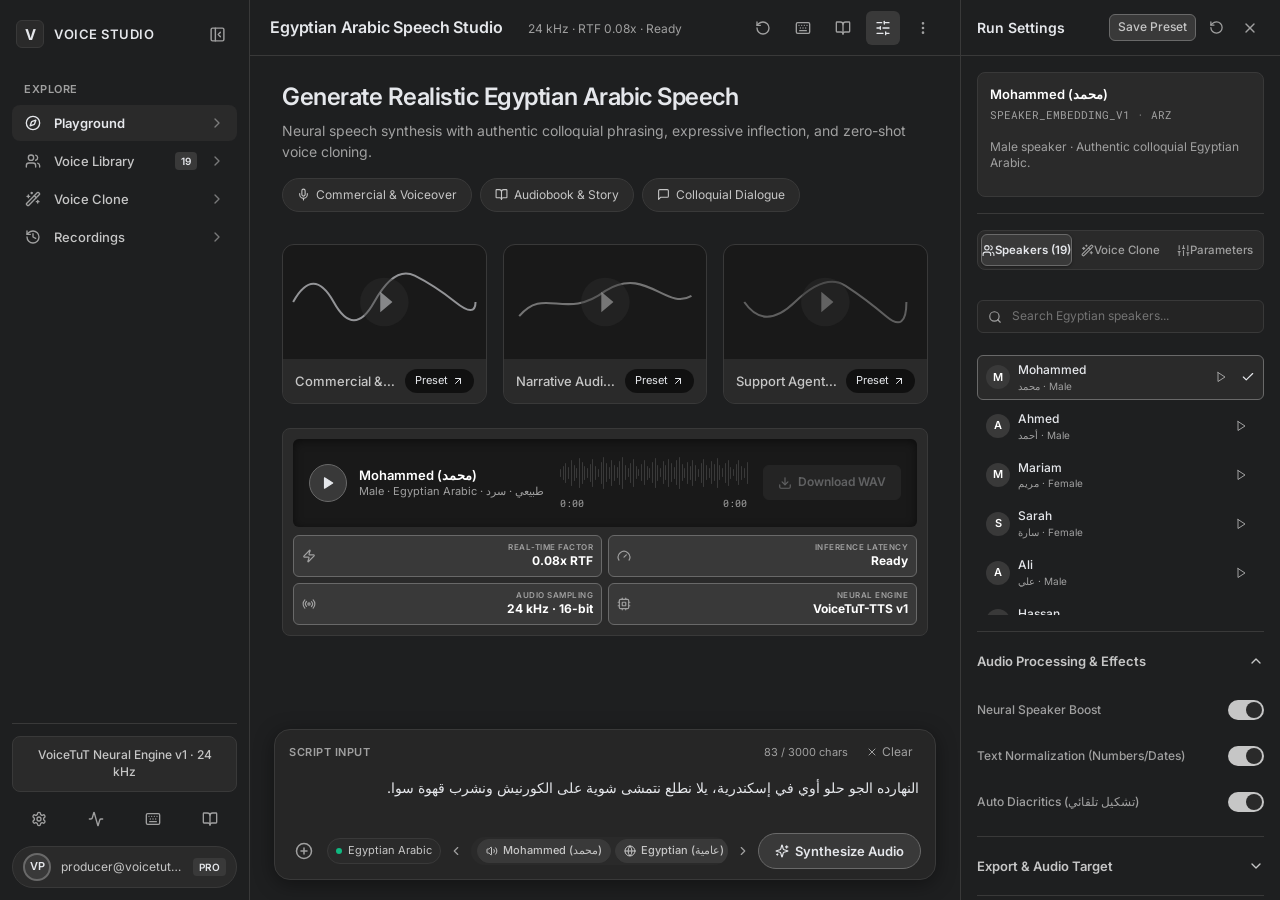
==== commit 8f1b1f08: "fix(ui): remove duplicate uncollapse button, purge emojis with Lucide icons, and polish button arran" ====
--- a/voicetut_tts/webui/index.html
+++ b/voicetut_tts/webui/index.html
@@ -15,8 +15,8 @@
         document.documentElement.setAttribute("data-theme", "dark");
       })();
     </script>
-    <script type="module" crossorigin src="./ui/index-5ka99vZm.js"></script>
-    <link rel="stylesheet" crossorigin href="./ui/index-CY0k_dGI.css">
+    <script type="module" crossorigin src="./ui/index-OfJtmxH6.js"></script>
+    <link rel="stylesheet" crossorigin href="./ui/index-fQJ5hW-K.css">
   </head>
   <body>
     <div id="root"></div>
--- a/voicetut_tts/webui/ui/index-fQJ5hW-K.css
+++ b/voicetut_tts/webui/ui/index-fQJ5hW-K.css
@@ -0,0 +1 @@
+@font-face{font-family:Readex Pro Variable;font-style:normal;font-display:swap;font-weight:160 700;src:url(./readex-pro-arabic-wght-normal-DiwT_uOQ.woff2) format("woff2-variations");unicode-range:U+0600-06FF,U+0750-077F,U+0870-088E,U+0890-0891,U+0897-08E1,U+08E3-08FF,U+200C-200E,U+2010-2011,U+204F,U+2E41,U+FB50-FDFF,U+FE70-FE74,U+FE76-FEFC,U+102E0-102FB,U+10E60-10E7E,U+10EC2-10EC4,U+10EFC-10EFF,U+1EE00-1EE03,U+1EE05-1EE1F,U+1EE21-1EE22,U+1EE24,U+1EE27,U+1EE29-1EE32,U+1EE34-1EE37,U+1EE39,U+1EE3B,U+1EE42,U+1EE47,U+1EE49,U+1EE4B,U+1EE4D-1EE4F,U+1EE51-1EE52,U+1EE54,U+1EE57,U+1EE59,U+1EE5B,U+1EE5D,U+1EE5F,U+1EE61-1EE62,U+1EE64,U+1EE67-1EE6A,U+1EE6C-1EE72,U+1EE74-1EE77,U+1EE79-1EE7C,U+1EE7E,U+1EE80-1EE89,U+1EE8B-1EE9B,U+1EEA1-1EEA3,U+1EEA5-1EEA9,U+1EEAB-1EEBB,U+1EEF0-1EEF1}@font-face{font-family:Readex Pro Variable;font-style:normal;font-display:swap;font-weight:160 700;src:url(./readex-pro-vietnamese-wght-normal-Do5Nl5oc.woff2) format("woff2-variations");unicode-range:U+0102-0103,U+0110-0111,U+0128-0129,U+0168-0169,U+01A0-01A1,U+01AF-01B0,U+0300-0301,U+0303-0304,U+0308-0309,U+0323,U+0329,U+1EA0-1EF9,U+20AB}@font-face{font-family:Readex Pro Variable;font-style:normal;font-display:swap;font-weight:160 700;src:url(./readex-pro-latin-ext-wght-normal-CsYMu49W.woff2) format("woff2-variations");unicode-range:U+0100-02BA,U+02BD-02C5,U+02C7-02CC,U+02CE-02D7,U+02DD-02FF,U+0304,U+0308,U+0329,U+1D00-1DBF,U+1E00-1E9F,U+1EF2-1EFF,U+2020,U+20A0-20AB,U+20AD-20C0,U+2113,U+2C60-2C7F,U+A720-A7FF}@font-face{font-family:Readex Pro Variable;font-style:normal;font-display:swap;font-weight:160 700;src:url(./readex-pro-latin-wght-normal--ekFhJJC.woff2) format("woff2-variations");unicode-range:U+0000-00FF,U+0131,U+0152-0153,U+02BB-02BC,U+02C6,U+02DA,U+02DC,U+0304,U+0308,U+0329,U+2000-206F,U+20AC,U+2122,U+2191,U+2193,U+2212,U+2215,U+FEFF,U+FFFD}:root,:root[data-theme=dark],:root[data-theme=light]{--bg-app-canvas: #131314;--bg-surface-primary: #1E1F20;--bg-surface-elevated: #262626;--bg-surface-card: #2A2A2A;--bg-control-default: #393939;--bg-control-hover: #696969;--bg-interactive-subtle: rgba(255, 255, 255, .05);--bg-interactive-subtle-hover: rgba(255, 255, 255, .08);--bg-glass-overlay: rgba(255, 255, 255, .15);--bg-modal-backdrop: rgba(0, 0, 0, .65);--border-subtle: #393939;--border-interactive: #696969;--border-focus: hsl(0, 0%, 40%);--border-faint: rgba(255, 255, 255, .1);--text-primary: #E5E7EB;--text-primary-bright: #FFFFFF;--text-secondary: #C6C6C6;--text-muted: #A0A0A0;--text-faint: hsl(0, 0%, 45%);--text-disabled: rgba(255, 255, 255, .38);--text-on-accent: #2A2A2A;--shadow-modal: 0 16px 70px rgba(0, 0, 0, .65), 0 0 0 1px #393939;--shadow-dropdown: 0 10px 30px rgba(0, 0, 0, .6);--shadow-glass: 0 4px 15px rgba(0, 0, 0, .2);--shadow-inset-well: inset 0 2px 10px rgba(0, 0, 0, .5);--shadow-kbd: 0 2px 4px rgba(0, 0, 0, .3);--font-primary: "Inter", -apple-system, BlinkMacSystemFont, "Segoe UI", Roboto, sans-serif;--font-mono: "Roboto Mono", ui-monospace, SFMono-Regular, Menlo, monospace;--font: var(--font-primary);--bg: var(--bg-app-canvas);--surface: var(--bg-surface-primary);--surface-2: var(--bg-surface-elevated);--surface-3: var(--bg-surface-card);--border: var(--border-subtle);--border-strong: var(--border-interactive);--text: var(--text-primary);--text-2: var(--text-secondary);--muted: var(--text-muted);--accent: #E5E7EB;--accent-2: #C6C6C6;--accent-deep: #696969;--accent-soft: rgba(255, 255, 255, .08);--accent-ring: rgba(255, 255, 255, .2);--accent-text: #FFFFFF;--warn: #fdd663;--success: #81c995;--danger: #f28b82;--wave-idle: rgba(255, 255, 255, .08);--wave-muted: rgba(255, 255, 255, .18);--glass: var(--bg-glass-overlay);--shadow-sm: 0 1px 2px rgba(0, 0, 0, .35);--shadow-md: var(--shadow-dropdown);--shadow-lg: var(--shadow-modal);--shadow-accent: 0 8px 24px rgba(0, 0, 0, .5);color-scheme:dark}*,*:before,*:after{box-sizing:border-box}html{-webkit-text-size-adjust:100%}body{margin:0;width:100vw;height:100vh;overflow:hidden;background:var(--bg-app-canvas);color:var(--text-secondary);font-family:var(--font-primary);font-size:13px;line-height:1.4;-webkit-font-smoothing:antialiased}button,input,textarea,select{font:inherit;color:inherit}button{cursor:pointer;border:0;background:none;padding:0}button:disabled{cursor:not-allowed}a{color:inherit;text-decoration:none}:focus-visible{outline:2px solid var(--accent);outline-offset:2px;border-radius:10px}::selection{background:var(--accent-ring)}.ltr{direction:ltr;unicode-bidi:isolate}.num{font-variant-numeric:tabular-nums}svg{flex-shrink:0}.ambient{position:fixed;top:0;right:0;bottom:0;left:0;pointer-events:none;z-index:0;overflow:hidden}.ambient i{position:absolute;border-radius:50%;filter:blur(80px)}.ambient i:nth-child(1){width:620px;height:620px;top:-260px;right:-120px;background:var(--blob-a);animation:drift 22s ease-in-out infinite alternate}.ambient i:nth-child(2){width:520px;height:520px;top:30vh;left:-220px;background:var(--blob-b);animation:drift 26s ease-in-out infinite alternate-reverse}@keyframes drift{to{transform:translate3d(60px,40px,0) scale(1.08)}}.grain{position:fixed;top:0;right:0;bottom:0;left:0;pointer-events:none;z-index:0;opacity:.025;background-image:url("data:image/svg+xml,%3Csvg xmlns='http://www.w3.org/2000/svg' width='160' height='160'%3E%3Cfilter id='n'%3E%3CfeTurbulence type='fractalNoise' baseFrequency='.9' numOctaves='3'/%3E%3C/filter%3E%3Crect width='100%25' height='100%25' filter='url(%23n)'/%3E%3C/svg%3E")}.shell{position:relative;z-index:1;max-width:1240px;margin:0 auto;padding:0 24px 48px}.topbar{position:sticky;top:0;z-index:30;width:100%;backdrop-filter:saturate(160%) blur(16px);-webkit-backdrop-filter:saturate(160%) blur(16px);background:var(--glass);border-bottom:1px solid var(--border);transition:background-color .35s,border-color .35s}.topbar-inner{max-width:1240px;margin:0 auto;padding:12px 24px;display:flex;align-items:center;gap:14px}.brand{display:flex;align-items:center;gap:12px;cursor:pointer}.wordmark{direction:ltr;font-size:20px;font-weight:700;letter-spacing:-.4px;white-space:nowrap}.wordmark span{margin-left:4px;font-weight:500;background:linear-gradient(90deg,var(--accent-deep),var(--accent-2));-webkit-background-clip:text;background-clip:text;color:transparent}.ver{font-size:11px;font-weight:600;padding:2px 8px;border-radius:99px;color:var(--accent);background:color-mix(in srgb,var(--accent) 13%,transparent);border:1px solid color-mix(in srgb,var(--accent) 30%,transparent);direction:ltr}.top-actions{margin-inline-start:auto;display:flex;align-items:center;gap:8px}.pill{display:inline-flex;align-items:center;gap:7px;height:34px;padding:0 12px;border-radius:99px;font-size:12.5px;color:var(--text-2);background:var(--surface);border:1px solid var(--border);white-space:nowrap}.dot{width:7px;height:7px;border-radius:50%;background:var(--muted)}.dot.on{background:var(--success);box-shadow:0 0 color-mix(in srgb,var(--success) 60%,transparent);animation:ping 2s ease-out infinite}.dot.warn{background:var(--accent)}.dot.off{background:var(--danger)}@keyframes ping{0%{box-shadow:0 0 color-mix(in srgb,var(--success) 55%,transparent)}80%,to{box-shadow:0 0 0 7px transparent}}.icon-btn{width:36px;height:36px;border-radius:12px;display:grid;place-items:center;color:var(--text-2);background:var(--surface);border:1px solid var(--border);transition:color .2s,border-color .2s,background .2s,transform .2s}.icon-btn:hover{color:var(--text);border-color:var(--border-strong);transform:translateY(-1px)}.icon-btn.sm{width:30px;height:30px;border-radius:10px}.icon-btn.ghost{background:transparent;border-color:transparent}.icon-btn.ghost:hover{background:var(--surface-3)}.theme-btn{overflow:hidden;position:relative}.hero{padding:26px 0 22px;text-align:center}.hero h1{margin:0 auto;font-size:clamp(26px,3.6vw,40px);line-height:1.2;font-weight:700;letter-spacing:-.5px;max-width:820px}.hero h1 .grad{background:linear-gradient(100deg,var(--accent-deep),var(--accent-2));-webkit-background-clip:text;background-clip:text;color:transparent}.layout{display:grid;grid-template-columns:minmax(0,1fr) 384px;gap:20px;align-items:start}.col{display:flex;flex-direction:column;gap:20px;min-width:0}.side{position:sticky;top:84px}.card{position:relative;background:var(--surface);border:1px solid var(--border);border-radius:22px;box-shadow:var(--shadow-md);transition:background-color .35s,border-color .35s}.card-head{display:flex;align-items:center;gap:10px;padding:16px 18px 0}.card-head h2{margin:0;font-size:15px;font-weight:600;display:flex;align-items:center;gap:8px}.card-head h2 svg{color:var(--accent)}.card-head .grow{flex:1}.section-label{font-size:12px;color:var(--muted);font-weight:500;margin:0 0 8px}.seg{position:relative;display:inline-flex;padding:4px;gap:2px;border-radius:14px;background:var(--surface-3);border:1px solid var(--border)}.seg.full{display:flex}.seg.full>button{flex:1}.seg>button{position:relative;z-index:1;display:inline-flex;align-items:center;justify-content:center;gap:7px;height:34px;padding:0 14px;border-radius:10px;font-size:13.5px;font-weight:500;color:var(--muted);white-space:nowrap;transition:color .2s}.seg>button:hover{color:var(--text)}.seg>button[aria-checked=true]{color:var(--text)}.seg .seg-thumb{position:absolute;top:0;right:0;bottom:0;left:0;z-index:-1;border-radius:10px;background:var(--surface);box-shadow:0 1px 2px #00000014,0 4px 12px #00000014,0 0 0 1px var(--border)}.seg.sm>button{height:28px;padding:0 11px;font-size:12.5px}.editor{overflow:hidden}.editor-top{display:flex;align-items:center;gap:10px;flex-wrap:wrap;padding:14px 14px 0}.editor-top .grow{flex:1}.marks{display:flex;align-items:center;gap:4px;flex-wrap:wrap;padding:10px 14px;margin:12px 14px 0;border-radius:16px;background:var(--surface-2);border:1px solid var(--border)}.marks-label{display:flex;align-items:center;gap:6px;font-size:12.5px;color:var(--muted);margin-inline-end:6px}.marks-label svg{color:var(--accent)}.mark{position:relative;min-width:38px;height:38px;padding:0 6px;border-radius:11px;font-family:var(--font);font-size:22px;line-height:1;color:var(--text);background:var(--surface);border:1px solid var(--border);transition:border-color .18s,background .18s,color .18s,box-shadow .18s}.mark:hover{border-color:var(--accent-ring);background:var(--accent-soft);color:var(--accent-text);box-shadow:0 6px 16px var(--accent-soft)}.mark .tip{position:absolute;bottom:calc(100% + 8px);left:50%;transform:translate(-50%) translateY(4px);padding:4px 9px;border-radius:8px;font-family:var(--font);font-size:11.5px;white-space:nowrap;color:var(--surface);background:var(--text);opacity:0;pointer-events:none;transition:opacity .15s,transform .15s}.mark:hover .tip{opacity:1;transform:translate(-50%) translateY(0)}.marks-sep{width:1px;height:22px;background:var(--border-strong);margin:0 4px}.mark.text{font-family:var(--font);font-size:12.5px;padding:0 11px;display:inline-flex;align-items:center;gap:6px;color:var(--text-2)}.textarea-wrap{position:relative;padding:6px 18px 0}.textarea{display:block;width:100%;min-height:190px;max-height:460px;resize:none;border:0;outline:0;background:transparent;padding:12px 2px;font-family:var(--font);font-size:21px;line-height:2.05;color:var(--text);caret-color:var(--accent)}.textarea::placeholder{color:var(--muted);opacity:.75}.norm-box{margin:4px 18px 0;padding:12px 14px;border-radius:14px;background:var(--surface-2);border:1px dashed var(--border-strong);overflow:hidden}.norm-box .section-label{display:flex;align-items:center;gap:6px;margin-bottom:4px}.norm-box p{margin:0;font-family:var(--font);font-size:17px;line-height:2;color:var(--text-2);word-break:break-word}.editor-foot{display:flex;align-items:center;gap:8px;flex-wrap:wrap;padding:12px 14px 14px;margin-top:8px;border-top:1px solid var(--border)}.editor-foot .grow{flex:1}.tool{display:inline-flex;align-items:center;gap:7px;height:34px;padding:0 12px;border-radius:11px;font-size:13px;color:var(--text-2);border:1px solid transparent;transition:background .18s,color .18s,border-color .18s}.tool:hover{background:var(--surface-3);color:var(--text)}.tool[aria-pressed=true]{color:var(--accent-text);background:var(--accent-soft);border-color:var(--accent-ring)}.counter{display:inline-flex;align-items:center;gap:8px;font-size:12px;color:var(--muted)}.counter.over{color:var(--danger)}.gen-bar{display:flex;align-items:center;gap:10px;flex-wrap:wrap;padding:14px}.gen-bar .grow{flex:1}.btn{position:relative;display:inline-flex;align-items:center;justify-content:center;gap:8px;height:42px;padding:0 18px;border-radius:13px;font-size:14px;font-weight:500;color:var(--text);background:var(--surface);border:1px solid var(--border-strong);transition:transform .18s,box-shadow .18s,border-color .18s,background .18s,opacity .18s;white-space:nowrap}.btn:hover:not(:disabled){border-color:var(--accent-ring);transform:translateY(-1px)}.btn:disabled{opacity:.55}.btn.sm{height:34px;padding:0 12px;font-size:13px;border-radius:11px}.btn.block{width:100%}.btn.danger{color:var(--danger)}.btn-primary{position:relative;overflow:hidden;display:inline-flex;align-items:center;justify-content:center;gap:10px;height:50px;min-width:190px;padding:0 26px;border-radius:15px;font-size:15.5px;font-weight:600;color:#fff;background:linear-gradient(110deg,var(--accent),var(--accent-2));box-shadow:var(--shadow-accent),0 0 0 1px #ffffff1f inset;transition:transform .2s,box-shadow .2s,filter .2s}.btn-primary:hover:not(:disabled){transform:translateY(-2px);filter:brightness(1.06);box-shadow:0 16px 36px var(--accent-ring),0 0 0 1px #ffffff29 inset}.btn-primary:active:not(:disabled){transform:translateY(0) scale(.985)}.btn-primary:disabled{filter:grayscale(.35) brightness(.85);opacity:.75}.btn-primary .shine{position:absolute;top:0;right:0;bottom:0;left:0;background:linear-gradient(110deg,transparent 30%,rgba(255,255,255,.35) 50%,transparent 70%);transform:translate(-120%);animation:shine 3.6s ease-in-out infinite;pointer-events:none}.btn-primary.busy .shine{animation-duration:1.1s}@keyframes shine{0%,55%{transform:translate(-120%)}to{transform:translate(120%)}}.kbd{font-family:ui-monospace,monospace;font-size:11px;padding:2px 6px;border-radius:6px;color:#ffffffd9;background:#ffffff29;direction:ltr}.spinner{width:18px;height:18px;border-radius:50%;border:2px solid rgba(255,255,255,.35);border-top-color:#fff;animation:spin .8s linear infinite}@keyframes spin{to{transform:rotate(360deg)}}.status{display:inline-flex;align-items:center;gap:7px;font-size:12.5px;color:var(--muted);padding:4px 11px;border-radius:99px;background:var(--surface-2);border:1px solid var(--border)}.status[data-s=busy] .dot{background:var(--accent);animation:pulse 1s ease-in-out infinite}.status[data-s=ready] .dot{background:var(--success)}.status[data-s=error] .dot{background:var(--danger)}@keyframes pulse{50%{opacity:.3;transform:scale(.75)}}.wave{position:relative;margin:14px 14px 0;height:148px;border-radius:18px;background:radial-gradient(120% 140% at 50% 0%,var(--accent-soft),transparent 60%),var(--surface-2);border:1px solid var(--border);overflow:hidden}.wave canvas{position:absolute;top:0;right:0;bottom:0;left:0;width:100%;height:100%}.wave.seekable canvas{cursor:pointer}.wave-msg{position:absolute;top:0;right:0;bottom:0;left:0;display:grid;place-items:center;pointer-events:none;font-size:13px;color:var(--muted)}.wave-msg span{padding:6px 14px;border-radius:99px;background:var(--glass);-webkit-backdrop-filter:blur(6px);backdrop-filter:blur(6px);border:1px solid var(--border)}.wave-tip{position:absolute;top:8px;padding:2px 8px;border-radius:7px;font-size:11.5px;color:var(--surface);background:var(--text);transform:translate(-50%);pointer-events:none;direction:ltr}.player{display:flex;align-items:center;gap:12px;padding:14px}.play{width:52px;height:52px;border-radius:50%;display:grid;place-items:center;color:#fff;background:linear-gradient(135deg,var(--accent),var(--accent-2));box-shadow:var(--shadow-accent);transition:transform .18s,box-shadow .18s,opacity .18s}.play:hover:not(:disabled){transform:scale(1.06)}.play:disabled{opacity:.4;box-shadow:none}.time{font-size:13px;color:var(--text-2);direction:ltr}.time .sep{color:var(--muted);margin:0 5px}.player .grow{flex:1;min-width:0}.now-voice{display:flex;align-items:center;gap:8px;font-size:12.5px;color:var(--muted);overflow:hidden;white-space:nowrap;text-overflow:ellipsis}.metrics{display:grid;grid-template-columns:repeat(4,minmax(0,1fr));gap:10px;padding:0 14px 14px}.metric{padding:12px 12px 10px;border-radius:15px;background:var(--surface-2);border:1px solid var(--border)}.metric dt{display:flex;align-items:center;gap:6px;font-size:11.5px;color:var(--muted)}.metric dd{margin:4px 0 0;font-size:20px;font-weight:600;letter-spacing:-.3px;direction:ltr;text-align:right}.metric dd small{font-size:11.5px;font-weight:400;color:var(--muted);margin-inline-start:3px}.history{border-top:1px solid var(--border);padding:12px 14px 14px}.history ol{list-style:none;margin:0;padding:0;display:flex;flex-direction:column;gap:6px}.history li button{width:100%;display:flex;align-items:center;gap:10px;padding:8px 10px;border-radius:12px;text-align:start;transition:background .18s}.history li button:hover,.history li button[aria-current=true]{background:var(--surface-3)}.history .h-ico{width:30px;height:30px;border-radius:9px;display:grid;place-items:center;color:var(--accent);background:var(--accent-soft)}.history .h-text{flex:1;min-width:0;font-size:13.5px;overflow:hidden;white-space:nowrap;text-overflow:ellipsis}.history .h-meta{font-size:11.5px;color:var(--muted);direction:ltr}.side-body{padding:14px;display:flex;flex-direction:column;gap:14px}.search{position:relative;display:flex;align-items:center}.search svg{position:absolute;inset-inline-start:12px;color:var(--muted);pointer-events:none}.search input{width:100%;height:40px;padding:0 38px 0 12px;border-radius:12px;border:1px solid var(--border);background:var(--surface-2);outline:none;font-size:13.5px;transition:border-color .2s,box-shadow .2s}.search input:focus{border-color:var(--accent-ring);box-shadow:0 0 0 4px var(--accent-soft)}.voices{display:grid;grid-template-columns:repeat(2,minmax(0,1fr));gap:8px;max-height:404px;overflow-y:auto;padding:2px;margin:-2px;scrollbar-width:thin}.voice{position:relative;display:flex;align-items:center;gap:10px;padding:9px 10px;border-radius:15px;text-align:start;background:var(--surface-2);border:1px solid var(--border);transition:border-color .2s,background .2s,transform .2s;cursor:pointer}.voice:hover{border-color:var(--border-strong);transform:translateY(-1px)}.voice[aria-selected=true]{background:var(--accent-soft);border-color:transparent}.voice .ring{position:absolute;top:-1px;right:-1px;bottom:-1px;left:-1px;border-radius:15px;border:1.5px solid var(--accent);box-shadow:0 0 0 4px var(--accent-soft);pointer-events:none}.avatar{position:relative;width:38px;height:38px;border-radius:12px;display:grid;place-items:center;font-size:15px;font-weight:600;color:#fff;flex-shrink:0}.avatar.male{background:linear-gradient(135deg,#1f5eff,#123fb8)}.avatar.female{background:linear-gradient(135deg,#f0628f,#c7306a)}.avatar.custom{background:linear-gradient(135deg,var(--accent-2),var(--accent))}.voice-main{flex:1;min-width:0;display:flex;flex-direction:column;line-height:1.3}.voice-main b{font-size:13.5px;font-weight:600;overflow:hidden;white-space:nowrap;text-overflow:ellipsis}.voice-main small{font-size:11px;color:var(--muted);overflow:hidden;white-space:nowrap;text-overflow:ellipsis}.voice-play{width:28px;height:28px;border-radius:9px;display:grid;place-items:center;color:var(--text-2);background:var(--surface);border:1px solid var(--border);flex-shrink:0;transition:color .18s,border-color .18s}.voice-play:hover{color:var(--accent);border-color:var(--accent-ring)}.eq{display:inline-flex;align-items:flex-end;gap:2px;height:12px}.eq i{width:2.5px;border-radius:2px;background:currentColor;animation:eq .9s ease-in-out infinite}.eq i:nth-child(2){animation-delay:-.3s}.eq i:nth-child(3){animation-delay:-.6s}@keyframes eq{0%,to{height:3px}50%{height:12px}}.voice-detail{padding:12px;border-radius:15px;background:var(--surface-2);border:1px solid var(--border)}.voice-detail .row{display:flex;align-items:center;gap:10px}.tags{display:flex;flex-wrap:wrap;gap:5px}.tag{font-size:11.5px;padding:2px 9px;border-radius:99px;color:var(--accent-text);background:var(--accent-soft)}.tag.g{color:var(--text-2);background:var(--surface-3)}.voice-detail p{margin:8px 0 0;font-size:13px;line-height:1.8;color:var(--text-2)}.empty-note{grid-column:1 / -1;text-align:center;font-size:13px;color:var(--muted);padding:22px 0}.drop{position:relative;display:flex;flex-direction:column;align-items:center;gap:8px;padding:22px 14px;border-radius:18px;text-align:center;cursor:pointer;background:var(--surface-2);border:1.5px dashed var(--border-strong);transition:border-color .2s,background .2s}.drop:hover,.drop.over{border-color:var(--accent);background:var(--accent-soft)}.drop .drop-ico{width:46px;height:46px;border-radius:14px;display:grid;place-items:center;color:var(--accent);background:var(--surface);border:1px solid var(--border);box-shadow:var(--shadow-sm)}.drop b{font-size:14px;font-weight:600}.drop small{font-size:12px;color:var(--muted)}.or{display:flex;align-items:center;gap:10px;font-size:12px;color:var(--muted)}.or:before,.or:after{content:"";flex:1;height:1px;background:var(--border)}.rec{display:flex;align-items:center;gap:12px;padding:10px;border-radius:16px;background:var(--surface-2);border:1px solid var(--border)}.rec-btn{position:relative;width:46px;height:46px;border-radius:50%;display:grid;place-items:center;color:#fff;background:var(--danger);box-shadow:0 8px 20px color-mix(in srgb,var(--danger) 35%,transparent);flex-shrink:0}.rec-btn.idle{color:var(--danger);background:color-mix(in srgb,var(--danger) 12%,transparent);box-shadow:none}.rec-meter{flex:1;display:flex;align-items:center;gap:2px;height:34px;overflow:hidden}.rec-meter i{flex:1;min-width:2px;border-radius:2px;background:var(--danger);opacity:.85}.rec-time{font-size:13px;color:var(--text-2);direction:ltr}.clip{display:flex;align-items:center;gap:10px;padding:10px;border-radius:16px;background:var(--accent-soft);border:1px solid var(--accent-ring)}.mini-wave{flex:1;height:30px;display:flex;align-items:center;gap:1.5px;min-width:0}.mini-wave i{flex:1;border-radius:2px;background:var(--accent);opacity:.65;min-height:2px}.field label{display:block;font-size:12.5px;color:var(--muted);margin-bottom:6px}.field textarea{width:100%;min-height:74px;padding:10px 12px;resize:vertical;border-radius:13px;border:1px solid var(--border);background:var(--surface-2);outline:none;font-size:14px;line-height:1.8;transition:border-color .2s,box-shadow .2s}.field textarea:focus{border-color:var(--accent-ring);box-shadow:0 0 0 4px var(--accent-soft)}.consent{display:flex;gap:8px;font-size:12px;color:var(--muted);line-height:1.7}.consent svg{color:var(--accent);margin-top:3px}.settings{display:flex;flex-direction:column;gap:18px}.slider-row .slider-head{display:flex;align-items:baseline;gap:8px;margin-bottom:9px}.slider-head span{font-size:13.5px;font-weight:500}.slider-head code{font-size:11px;color:var(--muted);font-family:ui-monospace,monospace;direction:ltr}.slider-head output{margin-inline-start:auto;font-size:12.5px;font-weight:600;color:var(--accent-text);background:var(--accent-soft);padding:1px 9px;border-radius:8px;direction:ltr}.slider{position:relative;height:22px;cursor:pointer;touch-action:none;direction:ltr}.slider .track{position:absolute;left:0;right:0;top:50%;height:6px;margin-top:-3px;border-radius:99px;background:var(--surface-3);overflow:hidden}.slider .fill{position:absolute;top:0;bottom:0;border-radius:99px;background:linear-gradient(90deg,var(--accent),var(--accent-2))}.slider .thumb{position:absolute;top:50%;width:20px;height:20px;margin:-10px 0 0 -10px;border-radius:50%;background:#fff;border:2px solid var(--accent);box-shadow:0 2px 8px #0000002e;transition:box-shadow .18s,transform .18s}.slider:hover .thumb,.slider:focus-visible .thumb,.slider.drag .thumb{box-shadow:0 0 0 7px var(--accent-soft),0 2px 8px #0000002e}.slider.drag .thumb{transform:scale(1.1)}.slider:focus-visible{outline:none}.slider-hint{margin-top:5px;display:flex;justify-content:space-between;font-size:11px;color:var(--muted);direction:ltr}.switch-row{display:flex;align-items:center;gap:12px;cursor:pointer}.switch-row .txt{flex:1;display:flex;flex-direction:column;line-height:1.4}.switch-row .txt b{font-size:13.5px;font-weight:500}.switch-row .txt small{font-size:11.5px;color:var(--muted)}.switch{position:relative;width:44px;height:26px;border-radius:99px;background:var(--surface-3);border:1px solid var(--border-strong);flex-shrink:0;transition:background .2s}.switch[aria-checked=true]{background:linear-gradient(90deg,var(--accent),var(--accent-2));border-color:transparent}.switch .knob{position:absolute;top:2px;width:20px;height:20px;border-radius:50%;background:#fff;box-shadow:0 1px 4px #00000040}.link{display:inline-flex;align-items:center;gap:5px;font-size:12.5px;color:var(--muted);transition:color .18s}.link:hover{color:var(--accent-text)}.guide{margin-top:30px}.guide-toggle{width:100%;display:flex;align-items:center;gap:12px;padding:14px 16px;border-radius:18px;text-align:start;color:var(--text);transition:border-color .2s}.guide-toggle:hover{border-color:var(--accent-ring)}.guide-toggle .t-ico{margin:0;width:32px;height:32px}.guide-title{flex:1;font-size:14.5px;font-weight:600}.guide-body{overflow:hidden}.guide-body .fix-grid{margin-top:14px}.fix-grid{display:grid;grid-template-columns:repeat(3,minmax(0,1fr));gap:14px}.fix{padding:18px;display:flex;flex-direction:column;gap:12px}.fix-words{display:flex;align-items:center;justify-content:center;gap:14px;padding:16px 10px;border-radius:16px;background:var(--surface-2);border:1px solid var(--border);font-family:var(--font);font-size:30px;line-height:1.6}.fix-words .from{color:var(--muted);text-decoration:line-through;text-decoration-color:color-mix(in srgb,var(--danger) 60%,transparent);text-decoration-thickness:2px}.fix-words .to{color:var(--text);background:linear-gradient(90deg,var(--accent),var(--accent-2));-webkit-background-clip:text;background-clip:text;color:transparent}.fix-words svg{color:var(--muted)}.fix h3{margin:0;font-size:14.5px;font-weight:600}.fix p{margin:0;font-size:13px;color:var(--muted);line-height:1.8}.fix p q{font-family:var(--font);font-size:15px;color:var(--text-2);quotes:"«" "»"}.tips{margin-top:14px;display:grid;grid-template-columns:repeat(4,minmax(0,1fr));gap:14px}.tip-card{padding:16px}.tip-card .t-ico{width:36px;height:36px;border-radius:11px;display:grid;place-items:center;color:var(--accent);background:var(--accent-soft);margin-bottom:10px}.tip-card h3{margin:0 0 4px;font-size:14px;font-weight:600}.tip-card p{margin:0;font-size:12.5px;color:var(--muted);line-height:1.8}.tip-card code{font-size:11.5px;padding:1px 6px;border-radius:6px;background:var(--surface-3);direction:ltr;unicode-bidi:isolate}.footer{margin-top:40px;padding-top:22px;border-top:1px solid var(--border);display:flex;align-items:center;justify-content:center;flex-wrap:wrap;gap:8px 18px;font-size:12.5px;color:var(--muted)}.footer a{transition:color .18s}.footer a:hover{color:var(--accent-text)}.toasts{position:fixed;bottom:22px;left:50%;transform:translate(-50%);z-index:100;display:flex;flex-direction:column;align-items:center;gap:8px;pointer-events:none;width:min(440px,calc(100vw - 32px))}.toast{pointer-events:auto;display:flex;align-items:center;gap:10px;width:100%;padding:11px 14px;border-radius:14px;font-size:13.5px;color:var(--text);background:var(--surface);border:1px solid var(--border-strong);box-shadow:var(--shadow-lg)}.toast.error svg{color:var(--danger)}.toast.ok svg{color:var(--success)}.toast.info svg{color:var(--accent)}@media(max-width:1080px){.layout{grid-template-columns:minmax(0,1fr)}.side{position:static}.voices{grid-template-columns:repeat(3,minmax(0,1fr));max-height:none}.tips{grid-template-columns:repeat(2,minmax(0,1fr))}}@media(max-width:760px){.fix-grid{grid-template-columns:minmax(0,1fr)}.metrics,.voices{grid-template-columns:repeat(2,minmax(0,1fr))}}@media(max-width:560px){.shell{padding:0 16px 36px}.topbar-inner{padding:10px 16px}.pill.device span.lbl{display:none}.top-actions{gap:6px}.hero{padding:22px 0 18px}.textarea{font-size:19px;min-height:160px}.gen-bar .btn-primary{width:100%}.gen-bar .seg{flex:1}.gen-bar .seg>button{flex:1}.tips{grid-template-columns:minmax(0,1fr)}.tool .lbl{display:none}.wave{height:120px}}@media(prefers-reduced-motion:reduce){*,*:before,*:after{animation-duration:.01ms!important;animation-iteration-count:1!important;transition-duration:.01ms!important}}.fix .btn{max-width:100%}.try-text{overflow:hidden;text-overflow:ellipsis;font-family:var(--font);font-size:14px}.agent-app-shell{display:flex;width:100vw;height:100vh;overflow:hidden;position:relative;background:var(--bg);color:var(--text)}.agent-sidebar{width:360px;min-width:360px;max-width:360px;height:100vh;background:var(--surface);border-inline-end:1px solid var(--border);display:flex;flex-direction:column;z-index:40;transition:margin-inline-start .32s cubic-bezier(.16,1,.3,1),transform .32s cubic-bezier(.16,1,.3,1);box-shadow:var(--shadow-sm);position:relative}.agent-sidebar.collapsed{margin-inline-start:-360px}.sidebar-header{padding:16px 18px;display:flex;align-items:center;justify-content:space-between;border-bottom:1px solid var(--border);min-height:60px}.brand-logo{width:32px;height:32px;border-radius:9px;background:linear-gradient(135deg,var(--accent),var(--accent-deep));color:#fff;display:flex;align-items:center;justify-content:center;font-weight:800;font-size:13px;letter-spacing:-.5px;box-shadow:0 3px 10px var(--accent-ring)}.brand-text{display:flex;align-items:center;gap:8px}.agent-badge{font-size:9px;font-weight:700;padding:2px 6px;border-radius:6px;background:var(--accent-soft);color:var(--accent-text);border:1px solid var(--accent-ring);letter-spacing:.5px}.sidebar-new-action{padding:14px 16px 6px}.new-chat-btn{width:100%;height:42px;border-radius:12px;border:1px dashed var(--border-strong);background:var(--surface-2);color:var(--text);font-weight:600;font-size:14px;display:flex;align-items:center;justify-content:center;gap:8px;cursor:pointer;transition:all .2s ease}.new-chat-btn:hover{background:var(--accent-soft);border-color:var(--accent);color:var(--accent-text);transform:translateY(-1px)}.sidebar-tabs{padding:10px 16px;border-bottom:1px solid var(--border)}.sidebar-content{flex:1;overflow-y:auto;overflow-x:hidden;padding:14px 16px;display:flex;flex-direction:column;gap:14px}.sidebar-content .card{box-shadow:none;border:1px solid var(--border);background:var(--surface-2);border-radius:16px}.sidebar-content .card-head{padding:12px 14px 0}.sidebar-content .side-body{padding:14px}.sidebar-footer{padding:12px 16px;border-top:1px solid var(--border);display:flex;align-items:center;justify-content:space-between;background:var(--surface-2);min-height:52px}.footer-actions{display:flex;align-items:center;gap:6px}.history-tab-pane{display:flex;flex-direction:column;gap:8px}.empty-history-note{text-align:center;padding:36px 12px;color:var(--muted);display:flex;flex-direction:column;align-items:center;gap:8px}.empty-history-note p{margin:0;font-weight:600;color:var(--text-2);font-size:14px}.history-list{list-style:none;padding:0;margin:0;display:flex;flex-direction:column;gap:8px}.history-card{width:100%;text-align:inherit;padding:12px;background:var(--surface-2);border:1px solid var(--border);border-radius:12px;display:flex;flex-direction:column;gap:6px;transition:all .2s ease;cursor:pointer}.history-card:hover{border-color:var(--accent);background:var(--surface);box-shadow:var(--shadow-sm)}.history-card.active{border-color:var(--accent);background:var(--accent-soft)}.history-card .h-top{display:flex;align-items:center;justify-content:space-between;font-size:12px}.history-card .h-voice-tag{font-weight:600;color:var(--accent-text)}.history-card .h-time{color:var(--muted);font-size:11px}.history-card .h-text-preview{font-size:13px;color:var(--text);line-height:1.4;overflow:hidden;text-overflow:ellipsis;display:-webkit-box;-webkit-line-clamp:2;-webkit-box-orient:vertical}.agent-canvas-area{flex:1;height:100vh;display:flex;flex-direction:column;position:relative;overflow:hidden;min-width:0}.agent-topbar{height:60px;min-height:60px;border-bottom:1px solid var(--border);display:flex;align-items:center;justify-content:space-between;padding:0 20px;background:var(--glass);backdrop-filter:blur(14px);-webkit-backdrop-filter:blur(14px);z-index:20}.topbar-start,.topbar-end{display:flex;align-items:center;gap:10px}.top-voice-chip{display:inline-flex;align-items:center;gap:8px;padding:6px 12px;border-radius:99px;background:var(--surface-2);border:1px solid var(--border);font-size:13px;cursor:pointer;transition:all .2s ease}.top-voice-chip:hover{border-color:var(--accent);background:var(--accent-soft)}.top-voice-chip .chip-icon{color:var(--accent);display:flex;align-items:center}.top-voice-chip .chip-badge{font-size:10px;padding:1px 6px;border-radius:99px;background:var(--surface-3);color:var(--muted)}.new-btn-top{border-radius:10px}.agent-scroll-viewport{flex:1;overflow-y:auto;overflow-x:hidden;padding:24px 20px 240px;display:flex;flex-direction:column;scroll-behavior:smooth}.agent-hero-empty{max-width:760px;margin:auto;text-align:center;padding:30px 16px 20px;display:flex;flex-direction:column;align-items:center}.hero-badge-icon{width:58px;height:58px;border-radius:18px;background:linear-gradient(135deg,var(--accent),var(--accent-2));color:#fff;display:flex;align-items:center;justify-content:center;margin-bottom:18px;box-shadow:var(--shadow-accent)}.agent-hero-empty h1{font-size:32px;font-weight:800;margin:0 0 10px;letter-spacing:-.6px}.hero-subtitle{font-size:16px;color:var(--muted);max-width:560px;margin:0 auto 30px;line-height:1.6}.hero-suggestions-grid{display:grid;grid-template-columns:repeat(2,minmax(0,1fr));gap:14px;width:100%}.suggestion-card{text-align:inherit;background:var(--surface);border:1px solid var(--border);border-radius:16px;padding:16px;display:flex;flex-direction:column;gap:8px;cursor:pointer;transition:all .22s ease;box-shadow:var(--shadow-sm)}.suggestion-card:hover{border-color:var(--accent);box-shadow:var(--shadow-md);transform:translateY(-2px);background:var(--surface-2)}.sug-head{display:flex;align-items:center;justify-content:space-between}.sug-title{font-size:13px;font-weight:600;color:var(--text-2)}.sug-badge{font-size:10px;padding:2px 7px;border-radius:99px;background:var(--surface-3);color:var(--muted);font-weight:600}.sug-text{margin:0;font-size:14px;color:var(--text);line-height:1.5}.agent-messages-stream{max-width:840px;width:100%;margin:0 auto;display:flex;flex-direction:column;gap:24px}.msg-row{display:flex;gap:14px;align-items:flex-start;width:100%}.msg-avatar{width:36px;height:36px;border-radius:10px;display:flex;align-items:center;justify-content:center;flex-shrink:0}.user-avatar{background:var(--surface-3);color:var(--text-2)}.agent-avatar{background:linear-gradient(135deg,var(--accent),var(--accent-deep));color:#fff;box-shadow:var(--shadow-accent)}.user-row{flex-direction:row-reverse}.user-bubble{max-width:80%;background:var(--surface-2);border:1px solid var(--border);border-radius:20px 20px 4px;padding:14px 18px;display:flex;flex-direction:column;gap:6px;box-shadow:var(--shadow-sm)}.user-bubble-content{font-size:15px;line-height:1.6;color:var(--text);word-break:break-word}.msg-bubble-meta{display:flex;align-items:center;gap:8px;font-size:11px;color:var(--muted);justify-content:flex-end}.meta-tag{background:var(--surface-3);padding:1px 6px;border-radius:4px;font-weight:600}.agent-card{flex:1;background:var(--surface);border:1px solid var(--border);border-radius:20px;padding:18px;box-shadow:var(--shadow-md);display:flex;flex-direction:column;gap:14px;transition:border-color .25s,box-shadow .25s}.msg-row.agent-row.active .agent-card{border-color:color-mix(in srgb,var(--accent) 35%,transparent)}.agent-card-header{display:flex;align-items:center;justify-content:space-between}.agent-card-title{display:flex;align-items:center;gap:10px}.agent-voice-tag{font-size:12px;padding:2px 8px;border-radius:99px;background:var(--accent-soft);color:var(--accent-text);font-weight:500}.status-pill{display:inline-flex;align-items:center;gap:6px;font-size:12px;padding:3px 10px;border-radius:99px;font-weight:500}.status-pill.busy{background:color-mix(in srgb,var(--warn) 15%,transparent);color:var(--warn)}.status-pill.ready{background:color-mix(in srgb,var(--success) 14%,transparent);color:var(--success)}.status-pill.error{background:color-mix(in srgb,var(--danger) 14%,transparent);color:var(--danger)}.agent-wave-container{border-radius:14px;overflow:hidden;background:var(--surface-2);border:1px solid var(--border)}.agent-player-bar{display:flex;align-items:center;gap:12px;padding:6px 4px}.play-btn-circle{width:40px;height:40px;border-radius:50%;background:var(--accent);color:#fff;display:flex;align-items:center;justify-content:center;box-shadow:var(--shadow-accent);cursor:pointer;flex-shrink:0;transition:transform .15s,background-color .2s}.play-btn-circle:hover{background:var(--accent-deep);transform:scale(1.05)}.icon-action-btn{width:32px;height:32px;border-radius:8px;display:flex;align-items:center;justify-content:center;color:var(--muted);cursor:pointer;transition:all .15s}.icon-action-btn:hover{background:var(--surface-3);color:var(--text)}.agent-metrics-grid{display:grid;grid-template-columns:repeat(4,minmax(0,1fr));gap:8px;padding-top:6px;border-top:1px solid var(--border)}.metric-chip{display:flex;align-items:center;gap:6px;font-size:11px;color:var(--muted);background:var(--surface-2);padding:6px 10px;border-radius:8px}.metric-chip b{color:var(--text);font-weight:600;margin-inline-start:auto}.agent-prompt-wrapper{position:absolute;bottom:0;left:0;right:0;padding:0 20px 18px;pointer-events:none;z-index:25}.agent-prompt-box{max-width:840px;margin:0 auto;pointer-events:auto;background:var(--surface);border:1px solid var(--border-strong);border-radius:22px;box-shadow:var(--shadow-lg);backdrop-filter:blur(20px);-webkit-backdrop-filter:blur(20px);overflow:hidden;display:flex;flex-direction:column;transition:border-color .2s,box-shadow .2s}.agent-prompt-box:focus-within{border-color:var(--accent);box-shadow:0 0 0 3px var(--accent-ring),var(--shadow-lg)}.prompt-marks-bar{display:flex;align-items:center;gap:10px;padding:8px 14px;background:var(--surface-2);border-bottom:1px solid var(--border);overflow-x:auto}.prompt-marks-bar .marks-label{font-size:12px;font-weight:600;color:var(--muted);display:flex;align-items:center;gap:4px}.prompt-marks-bar .marks-items{display:flex;align-items:center;gap:6px}.mark-mini{padding:3px 8px;border-radius:6px;background:var(--surface);border:1px solid var(--border);font-size:15px;font-family:var(--font);cursor:pointer;transition:all .15s}.mark-mini:hover{background:var(--accent-soft);border-color:var(--accent);color:var(--accent-text)}.mark-mini.text-btn{font-size:12px;display:flex;align-items:center;gap:4px;padding:4px 8px}.prompt-input-row{padding:4px 14px 2px}.prompt-textarea{width:100%;border:none;outline:none;background:transparent;color:var(--text);font-family:var(--font);font-size:16px;line-height:1.5;resize:none;min-height:52px;max-height:220px;overflow-y:auto}.prompt-textarea::placeholder{color:var(--muted);opacity:.75}.prompt-norm-preview{margin:0 14px 8px;padding:8px 12px;background:var(--surface-2);border:1px solid var(--border);border-radius:10px;font-size:13px}.prompt-norm-preview p{margin:4px 0 0;color:var(--text-2)}.prompt-controls-row{display:flex;align-items:center;justify-content:space-between;padding:8px 14px 12px;gap:8px;flex-wrap:wrap;border-top:1px solid color-mix(in srgb,var(--border) 50%,transparent)}.controls-group-start,.controls-group-end{display:flex;align-items:center;gap:8px}.tool-icon-btn{width:32px;height:32px;border-radius:8px;display:flex;align-items:center;justify-content:center;color:var(--muted);cursor:pointer;transition:all .15s}.tool-icon-btn:hover,.tool-icon-btn.active{background:var(--accent-soft);color:var(--accent-text)}.prompt-submit-btn{width:36px;height:36px;border-radius:10px;background:var(--accent);color:#fff;display:flex;align-items:center;justify-content:center;cursor:pointer;transition:all .15s;box-shadow:0 2px 8px var(--accent-ring);flex-shrink:0}.prompt-submit-btn:hover:not(:disabled){background:var(--accent-deep);transform:scale(1.04)}.prompt-submit-btn:disabled{opacity:.45;cursor:not-allowed}.prompt-submit-btn.busy{background:var(--surface-3);color:var(--accent)}.stop-action-btn{background:color-mix(in srgb,var(--danger) 15%,transparent);color:var(--danger);border:1px solid color-mix(in srgb,var(--danger) 30%,transparent)}.prompt-disclaimer{font-size:11px;color:var(--muted);text-align:center;margin-top:6px;pointer-events:auto}.prompt-disclaimer kbd{font-family:inherit;font-size:10px;padding:1px 4px;border-radius:4px;background:var(--surface-3);border:1px solid var(--border)}@media(max-width:1024px){.agent-sidebar{position:fixed;top:0;right:0;bottom:0;width:340px;min-width:340px;transform:translate(100%);margin-inline-start:0!important}.agent-sidebar.open{transform:translate(0)}.agent-sidebar.collapsed{transform:translate(100%)}.sidebar-backdrop{position:fixed;top:0;right:0;bottom:0;left:0;background:#00000073;backdrop-filter:blur(4px);-webkit-backdrop-filter:blur(4px);z-index:39}}@media(max-width:760px){.hero-suggestions-grid{grid-template-columns:1fr}.agent-metrics-grid{grid-template-columns:repeat(2,minmax(0,1fr))}.prompt-controls-row{gap:6px}.agent-scroll-viewport{padding:16px 14px 230px}.agent-prompt-wrapper{padding:0 12px 14px}.top-device{display:none}}.google-studio-layout{display:flex;width:100vw;height:100vh;overflow:hidden;background:var(--bg);color:var(--text);position:relative}.studio-left-nav{width:240px;min-width:240px;max-width:240px;height:100vh;background:var(--bg);border-inline-end:1px solid var(--border);display:flex;flex-direction:column;z-index:30;transition:width .22s ease,min-width .22s ease,max-width .22s ease}.studio-left-nav.collapsed{width:64px;min-width:64px;max-width:64px}.left-nav-top{height:52px;padding:0 14px;display:flex;align-items:center;gap:10px;border-bottom:1px solid var(--border)}.icon-btn-ghost{width:34px;height:34px;border-radius:8px;display:flex;align-items:center;justify-content:center;color:var(--muted);cursor:pointer;transition:all .15s;background:transparent;border:none}.icon-btn-ghost:hover{background:var(--surface-2);color:var(--text)}.icon-btn-ghost.sm{width:28px;height:28px}.studio-brand{display:flex;align-items:center;gap:8px;cursor:pointer}.brand-logo-gemini{width:26px;height:26px;border-radius:7px;background:linear-gradient(135deg,#4285f4,#9b51e0,#ea4335);color:#fff;display:flex;align-items:center;justify-content:center}.brand-title{font-size:15px;font-weight:700;letter-spacing:-.3px;color:var(--text)}.brand-title span{font-weight:400;color:var(--muted)}.left-nav-scroll{flex:1;overflow-y:auto;padding:12px 8px;display:flex;flex-direction:column;gap:16px}.nav-section{display:flex;flex-direction:column;gap:3px}.nav-section-title{font-size:11px;font-weight:600;color:var(--muted);padding:4px 12px;letter-spacing:.6px}.nav-item{display:flex;align-items:center;gap:12px;padding:9px 12px;border-radius:99px;font-size:13.5px;font-weight:500;color:var(--text-2);background:transparent;border:none;cursor:pointer;transition:all .14s ease;width:100%;text-align:inherit}.nav-item:hover{background:var(--surface);color:var(--text)}.nav-item.active{background:var(--surface-2);color:var(--text);font-weight:600}.nav-badge{margin-inline-start:auto;font-size:11px;padding:1px 7px;border-radius:99px;background:var(--surface-3);color:var(--accent);font-weight:600}.nav-badge-subtle{margin-inline-start:auto;font-size:11px;color:var(--muted)}.ext-icon{margin-inline-start:auto;color:var(--muted)}.nav-item.new-app-btn{color:var(--accent);font-weight:600}.left-nav-footer{border-top:1px solid var(--border);padding:10px 12px;display:flex;align-items:center;justify-content:space-between}.profile-pill{display:flex;align-items:center;gap:8px;cursor:pointer}.profile-avatar{width:28px;height:28px;border-radius:50%;background:linear-gradient(135deg,#1a73e8,#4285f4);color:#fff;display:flex;align-items:center;justify-content:center;font-size:10px;font-weight:700}.profile-info{display:flex;align-items:center;gap:6px}.profile-name{font-size:12px;font-weight:500;color:var(--text-2)}.pro-badge{font-size:9px;font-weight:700;padding:1px 5px;border-radius:4px;background:var(--surface-3);border:1px solid var(--border);color:var(--accent)}.studio-center-stage{flex:1;height:100vh;display:flex;flex-direction:column;position:relative;overflow:hidden;background:var(--bg)}.playground-topbar{height:52px;min-height:52px;border-bottom:1px solid var(--border);display:flex;align-items:center;justify-content:space-between;padding:0 20px;background:var(--bg);z-index:10}.topbar-breadcrumb{display:flex;align-items:center;gap:8px;font-size:13.5px}.nav-expand-trigger{margin-inline-end:4px}.crumb-main{font-weight:600;color:var(--text)}.crumb-sep,.crumb-sub{color:var(--muted)}.topbar-actions{display:flex;align-items:center;gap:8px}.btn-studio-action{display:inline-flex;align-items:center;gap:6px;padding:6px 12px;border-radius:8px;font-size:12.5px;font-weight:500;background:var(--surface);border:1px solid var(--border);color:var(--text-2);cursor:pointer;transition:all .15s ease}.btn-studio-action:hover{background:var(--surface-2);color:var(--text);border-color:var(--border-strong)}.btn-studio-action.run-settings-trigger.active{background:var(--surface-3);color:var(--accent);border-color:var(--accent)}.studio-canvas-scroll{flex:1;overflow-y:auto;overflow-x:hidden;padding:24px 28px 200px;display:flex;flex-direction:column}.studio-hero-section{max-width:800px;margin:40px auto 20px;display:flex;flex-direction:column;gap:24px}.studio-hero-title h2{font-size:28px;font-weight:700;margin:0 0 10px;color:var(--text);letter-spacing:-.4px}.studio-hero-title p{font-size:14.5px;color:var(--muted);line-height:1.6;margin:0}.studio-prompts-section{display:flex;flex-direction:column;gap:12px}.prompts-title{font-size:13px;font-weight:600;color:var(--muted)}.prompts-list{display:flex;flex-direction:column;gap:8px}.prompt-try-card{display:flex;align-items:flex-start;gap:10px;padding:12px 16px;border-radius:12px;background:var(--surface);border:1px solid var(--border);color:var(--text);cursor:pointer;text-align:inherit;transition:all .15s ease}.prompt-try-card:hover{background:var(--surface-2);border-color:var(--accent);transform:translate(-2px)}.prompt-bullet{color:var(--accent);font-size:18px;line-height:1.2}.prompt-txt{font-size:14px;line-height:1.5;color:var(--text-2)}.prompt-try-card:hover .prompt-txt{color:var(--text)}.studio-history-view{max-width:840px;margin:20px auto;width:100%;display:flex;flex-direction:column;gap:20px;padding:0 20px 200px}.studio-history-head{display:flex;flex-direction:column;gap:4px}.history-head-title{display:flex;align-items:center;gap:8px;color:var(--text)}.history-head-title h2{font-size:20px;font-weight:700;margin:0}.studio-history-head p{font-size:13px;color:var(--muted);margin:0}.empty-history-box{text-align:center;padding:60px 20px;border:1px dashed var(--border);border-radius:16px;color:var(--muted);display:flex;flex-direction:column;align-items:center;gap:10px}.empty-history-box p{font-size:15px;font-weight:600;color:var(--text-2);margin:0}.history-cards-grid{display:flex;flex-direction:column;gap:10px}.history-card-item{background:var(--surface);border:1px solid var(--border);border-radius:14px;padding:14px 16px;cursor:pointer;display:flex;flex-direction:column;gap:8px;transition:all .18s ease}.history-card-item:hover,.history-card-item.active{border-color:var(--accent);background:var(--surface-2);transform:translateY(-1px)}.history-card-item .card-top{display:flex;align-items:center;justify-content:space-between}.history-card-item .voice-badge{font-size:12px;font-weight:600;color:var(--accent-text);background:var(--accent-soft);padding:2px 8px;border-radius:6px}.history-card-item .dur{font-size:12px;color:var(--muted)}.history-card-item .card-text{font-size:14px;color:var(--text);margin:0;line-height:1.5}.studio-inspector{width:340px;min-width:340px;max-width:340px;height:100vh;background:var(--bg);border-inline-start:1px solid var(--border);display:flex;flex-direction:column;z-index:25}.inspector-head{height:52px;padding:0 16px;display:flex;align-items:center;justify-content:space-between;border-bottom:1px solid var(--border)}.inspector-title{display:flex;align-items:center;gap:8px;font-size:13px;font-weight:600;color:var(--text)}.inspector-actions{display:flex;align-items:center;gap:6px}.btn-studio-code{display:inline-flex;align-items:center;gap:6px;font-size:12px;font-weight:500;padding:4px 10px;border-radius:6px;background:var(--surface);border:1px solid var(--border);color:var(--text-2);cursor:pointer;transition:all .15s}.btn-studio-code:hover{background:var(--surface-2);color:var(--text)}.inspector-scroll{flex:1;overflow-y:auto;padding:16px;display:flex;flex-direction:column;gap:18px}.studio-card.model-card{background:var(--surface);border:1px solid var(--border);border-radius:12px;padding:14px;display:flex;flex-direction:column;gap:6px}.model-card-top{display:flex;align-items:center;justify-content:space-between}.model-name{font-size:14px;font-weight:700;color:var(--text)}.model-badge{font-size:10px;padding:1px 6px;border-radius:99px;background:var(--surface-3);color:var(--accent);font-weight:600}.model-desc{font-size:12px;line-height:1.5;color:var(--muted);margin:0}.model-meta{display:flex;align-items:center;justify-content:space-between;margin-top:6px;font-size:11px}.voice-preview-box{background:var(--surface);border:1px solid var(--border);border-radius:12px;padding:10px 12px;display:flex;align-items:center;gap:10px;cursor:pointer;transition:all .15s ease}.voice-preview-box:hover{border-color:var(--accent);background:var(--surface-2)}.voice-icon-avatar{width:32px;height:32px;border-radius:8px;background:var(--accent-soft);color:var(--accent);display:flex;align-items:center;justify-content:center;flex-shrink:0}.voice-meta{flex:1;display:flex;flex-direction:column;line-height:1.3}.voice-meta b{font-size:13.5px}.voice-meta small{font-size:11.5px;color:var(--muted)}.voice-pill-type{font-size:11px;padding:2px 7px;border-radius:99px;background:var(--surface-3);color:var(--text-2);font-weight:500}.inspector-section{display:flex;flex-direction:column;gap:10px}.section-header{display:flex;align-items:center;justify-content:space-between;font-size:12.5px;font-weight:600;color:var(--muted)}.section-link-action{font-size:12px;color:var(--accent);background:transparent;border:none;cursor:pointer;padding:0}.section-link-action:hover{text-decoration:underline}.btn-studio-reset{width:100%;padding:8px;border-radius:8px;background:transparent;border:1px solid var(--border);color:var(--muted);font-size:12px;display:flex;align-items:center;justify-content:center;gap:6px;cursor:pointer;transition:all .15s}.btn-studio-reset:hover:not(:disabled){background:var(--surface);color:var(--text);border-color:var(--border-strong)}.btn-studio-reset:disabled{opacity:.4;cursor:not-allowed}.studio-prompt-container{position:absolute;bottom:0;left:0;right:0;padding:0 32px 20px;pointer-events:none;z-index:20}.studio-prompt-box{max-width:900px;margin:0 auto;pointer-events:auto;background:var(--surface);border:1px solid var(--border-strong);border-radius:20px;box-shadow:var(--shadow-lg);overflow:hidden;display:flex;flex-direction:column;transition:border-color .18s,box-shadow .18s}.studio-prompt-box:focus-within{border-color:var(--accent);box-shadow:0 0 0 2px var(--accent-ring),var(--shadow-lg)}.studio-marks-bar{display:flex;align-items:center;gap:10px;padding:8px 14px;background:var(--surface-2);border-bottom:1px solid var(--border)}.marks-lead{font-size:12px;font-weight:600;color:var(--muted);display:flex;align-items:center;gap:4px}.marks-scroll-row{display:flex;align-items:center;gap:6px;overflow-x:auto}.mark-chip{padding:2px 7px;border-radius:6px;background:var(--surface);border:1px solid var(--border);font-size:15px;font-family:var(--font);cursor:pointer}.mark-chip:hover{background:var(--accent-soft);border-color:var(--accent);color:var(--accent-text)}.mark-chip.erase-chip{font-size:12px;display:flex;align-items:center;gap:4px;padding:3px 8px}.marks-divider{width:1px;height:14px;background:var(--border);margin:0 4px}.studio-textarea-row{padding:4px 14px 2px}.studio-textarea{width:100%;border:none;outline:none;background:transparent;color:var(--text);font-family:var(--font);font-size:15px;line-height:1.5;resize:none;min-height:48px;max-height:200px;overflow-y:auto}.studio-norm-box{margin:0 14px 8px;padding:8px 12px;background:var(--surface-2);border:1px solid var(--border);border-radius:10px;font-size:13px}.norm-label{font-size:11px;font-weight:600;color:var(--muted);display:flex;align-items:center;gap:6px}.studio-prompt-bottom{display:flex;align-items:center;justify-content:space-between;padding:8px 14px 10px;gap:8px;flex-wrap:wrap;border-top:1px solid rgba(255,255,255,.04)}.bottom-tools-left,.bottom-tools-right{display:flex;align-items:center;gap:8px}.studio-tool-pill{display:inline-flex;align-items:center;gap:6px;padding:4px 10px;border-radius:99px;font-size:12px;font-weight:500;background:var(--surface-2);border:1px solid var(--border);color:var(--text-2);cursor:pointer;transition:all .15s ease}.studio-tool-pill:hover,.studio-tool-pill.active{background:var(--accent-soft);border-color:var(--accent);color:var(--accent-text)}.studio-icon-tool{width:32px;height:32px;border-radius:8px;display:flex;align-items:center;justify-content:center;color:var(--muted);background:transparent;border:none;cursor:pointer;transition:all .15s}.studio-icon-tool:hover,.studio-icon-tool.active{background:var(--surface-2);color:var(--text)}.char-count-studio{font-size:11px;color:var(--muted)}.studio-run-btn{display:inline-flex;align-items:center;gap:6px;padding:6px 14px;border-radius:99px;background:var(--accent);color:#131314;font-weight:600;font-size:13px;cursor:pointer;border:none;transition:all .15s ease;box-shadow:0 2px 8px var(--accent-ring)}.studio-run-btn:hover:not(:disabled){filter:brightness(1.1);transform:translateY(-1px)}.studio-run-btn:disabled{opacity:.45;cursor:not-allowed}.studio-run-btn.busy{background:var(--surface-3);color:var(--accent)}.studio-stop-btn{display:inline-flex;align-items:center;gap:6px;padding:6px 14px;border-radius:99px;background:color-mix(in srgb,var(--danger) 16%,transparent);color:var(--danger);border:1px solid color-mix(in srgb,var(--danger) 30%,transparent);font-size:12px;font-weight:600;cursor:pointer}.studio-modal-backdrop{position:fixed;top:0;right:0;bottom:0;left:0;background:#000000a6;backdrop-filter:blur(8px);-webkit-backdrop-filter:blur(8px);display:flex;align-items:center;justify-content:center;z-index:60;padding:20px}.studio-modal-box{width:100%;max-width:580px;max-height:85vh;background:var(--surface);border:1px solid var(--border-strong);border-radius:20px;box-shadow:var(--shadow-lg);display:flex;flex-direction:column;overflow:hidden}.studio-modal-head{padding:16px 20px;border-bottom:1px solid var(--border);display:flex;align-items:center;justify-content:space-between}.modal-title-group{display:flex;flex-direction:column;line-height:1.3}.modal-title-group b{font-size:15px;color:var(--text)}.modal-title-group small{font-size:12px;color:var(--muted)}.studio-modal-body{padding:16px 20px 24px;overflow-y:auto}.studio-modal-box.code-modal{max-width:680px}.code-lang-selector{display:flex;align-items:center;gap:8px;padding:10px 20px;background:var(--surface-2);border-bottom:1px solid var(--border)}.code-lang-selector button{font-size:12px;font-weight:500;padding:4px 10px;border-radius:6px;color:var(--muted);cursor:pointer}.code-lang-selector button.active{background:var(--surface);color:var(--text)}.copy-code-btn{display:inline-flex;align-items:center;gap:6px;font-size:12px;color:var(--accent)}.studio-code-preview{margin:0;padding:18px 20px;background:var(--bg);color:var(--text);font-family:ui-monospace,SFMono-Regular,Menlo,Monaco,Consolas,monospace;font-size:12.5px;line-height:1.6;overflow-x:auto}@media(max-width:1200px){.studio-hero-container{grid-template-columns:1fr;gap:32px}}@media(max-width:992px){.studio-inspector{position:fixed;top:0;right:0;bottom:0;box-shadow:var(--shadow-lg)}}*{scrollbar-width:thin;scrollbar-color:#696969 transparent}::-webkit-scrollbar{width:6px;height:6px}::-webkit-scrollbar-track{background:transparent}::-webkit-scrollbar-thumb{background:#696969;border-radius:3px}::-webkit-scrollbar-thumb:hover{background:gray}.figma-studio-layout{display:flex;width:100vw;height:100vh;overflow:hidden;background:var(--bg-app-canvas);color:var(--text-secondary);font-family:var(--font-primary);font-size:13px;line-height:1.4;position:relative;direction:ltr;text-align:left;-webkit-font-smoothing:antialiased}.figma-asset-icon{display:block;max-width:100%;max-height:100%}.figma-icon-btn{background:transparent;border:none;border-radius:6px;cursor:pointer;display:flex;align-items:center;justify-content:center;color:var(--text-muted);padding:6px;transition:all .15s ease}.figma-icon-btn:hover{background:var(--bg-interactive-subtle);color:var(--text-primary)}.figma-icon-btn.sm{width:28px;height:28px;padding:4px}.figma-icon-btn.active{background:var(--bg-control-default);color:var(--text-primary)}.figma-sidebar{width:250px;min-width:250px;max-width:250px;height:100%;background:var(--bg-surface-primary);border-right:1px solid var(--border-subtle);padding:12px;display:flex;flex-direction:column;z-index:30;transition:width .2s ease,min-width .2s ease,max-width .2s ease,padding .2s ease;overflow:hidden;flex-shrink:0}.figma-sidebar.collapsed{width:64px;min-width:64px;max-width:64px;padding:12px 6px;align-items:center}.figma-sidebar.collapsed .figma-sidebar-header{justify-content:center;padding:0;width:100%}.figma-sidebar.collapsed .figma-collapse-btn{width:38px;height:38px;margin:0 auto;display:flex;align-items:center;justify-content:center}.figma-sidebar.collapsed .figma-nav-item{width:38px;height:38px;padding:0;justify-content:center;margin:4px auto;border-radius:8px}.figma-sidebar.collapsed .figma-nav-icon-wrap{margin:0}.figma-collapsed-bottom-icons{display:flex;flex-direction:column;align-items:center;gap:8px;width:100%}.figma-sidebar.collapsed .figma-account-avatar{cursor:pointer;transition:all .15s ease}.figma-sidebar.collapsed .figma-account-avatar:hover{border-color:#e5e7eb;transform:scale(1.05)}.figma-sidebar-header{display:flex;align-items:center;justify-content:space-between;height:44px;padding:0 4px;margin-bottom:12px;flex-shrink:0}.figma-brand-group{display:flex;align-items:center;gap:10px;cursor:pointer;-webkit-user-select:none;user-select:none}.figma-brand-tile{width:28px;height:28px;border-radius:6px;background:var(--bg-surface-card);border:1px solid var(--border-subtle);display:flex;align-items:center;justify-content:center;flex-shrink:0}.figma-brand-mark{font-family:var(--font-primary);font-size:15px;font-weight:700;color:var(--text-primary);line-height:1}.figma-brand-title{font-size:13px;font-weight:600;color:var(--text-primary);letter-spacing:.5px;white-space:nowrap}.figma-collapse-btn{width:32px;height:32px;border-radius:6px;background:transparent;border:none;display:flex;align-items:center;justify-content:center;color:var(--text-muted);cursor:pointer;transition:background .15s ease,color .15s ease;flex-shrink:0}.figma-collapse-btn:hover{background:var(--bg-interactive-subtle);color:var(--text-secondary)}.figma-nav-scroll{flex:1;overflow-y:auto;overflow-x:hidden;display:flex;flex-direction:column}.figma-nav-section{display:flex;flex-direction:column;gap:2px;margin-bottom:10px}.figma-nav-label{font-size:11px;font-weight:600;color:var(--text-muted);padding:14px 12px 6px;text-transform:uppercase;letter-spacing:.5px}.figma-nav-item{display:flex;align-items:center;gap:12px;width:100%;height:36px;padding:0 12px;border-radius:8px;font-size:13px;font-weight:500;color:var(--text-secondary);transition:background .15s ease,color .15s ease;cursor:pointer;border:none;background:transparent;text-align:left}.figma-nav-item:hover{background:var(--bg-interactive-subtle);color:var(--text-primary)}.figma-nav-item.active{background:var(--bg-surface-card);color:var(--text-primary);font-weight:600}.figma-nav-icon-wrap{width:18px;height:18px;display:flex;align-items:center;justify-content:center;color:var(--text-muted);flex-shrink:0}.figma-nav-item.active .figma-nav-icon-wrap{color:var(--text-primary)}.figma-nav-text{flex:1;white-space:nowrap;overflow:hidden;text-overflow:ellipsis}.figma-nav-item-chevron{margin-left:auto;font-size:18px;opacity:.7;color:var(--text-muted)}.figma-nav-badge{font-size:10px;font-weight:600;padding:2px 6px;border-radius:4px;background:var(--bg-control-default);color:var(--text-primary);margin-left:auto}.figma-session-audio-card{background:var(--bg-surface-card);border:1px solid var(--border-subtle);border-radius:8px;padding:8px 10px;margin:6px 0 10px;display:flex;flex-direction:column;gap:6px}.figma-clip-top-row{display:flex;align-items:center;gap:8px}.figma-session-play-btn{width:24px;height:24px;border-radius:50%;background:var(--bg-control-default);border:1px solid var(--border-interactive);display:flex;align-items:center;justify-content:center;color:var(--text-primary);cursor:pointer;flex-shrink:0;transition:all .15s ease}.figma-session-play-btn:hover{background:var(--bg-control-hover);color:#fff}.figma-active-clip-info{flex:1;min-width:0}.figma-active-clip-title{font-size:11.5px;font-weight:600;color:var(--text-primary);white-space:nowrap;overflow:hidden;text-overflow:ellipsis}.figma-active-clip-sub{font-size:10px;color:var(--text-muted)}.figma-session-live-dot-solid{width:6px;height:6px;border-radius:50%;background:#10b981;flex-shrink:0}.figma-session-bars{display:flex;align-items:center;gap:1.5px;height:22px}.figma-session-bar{flex:1;background:#393939;border-radius:1px}.figma-session-bar.played{background:#c6c6c6}.figma-session-time-row{display:flex;justify-content:space-between;font-size:9px;font-family:var(--font-mono);color:var(--text-muted)}.figma-recent-clips-list{display:flex;flex-direction:column;gap:2px;max-height:140px;overflow-y:auto}.figma-recent-clip-row{display:flex;align-items:center;gap:8px;padding:4px 6px;border-radius:6px;cursor:pointer;transition:background .15s ease}.figma-recent-clip-row:hover{background:var(--bg-interactive-subtle)}.figma-recent-clip-row.active{background:var(--bg-surface-card)}.figma-clip-tile{width:18px;height:18px;border-radius:4px;background:var(--bg-control-default);display:flex;align-items:center;justify-content:center;color:var(--text-muted);flex-shrink:0}.figma-recent-clip-meta{flex:1;min-width:0;display:flex;flex-direction:column}.figma-recent-clip-title{font-size:11px;font-weight:500;color:var(--text-secondary);white-space:nowrap;overflow:hidden;text-overflow:ellipsis}.figma-recent-clip-time{font-size:9px;color:var(--text-muted)}.figma-sidebar-conv-footer{display:flex;align-items:center;justify-content:space-between;padding-top:6px;border-top:1px solid var(--border-subtle)}.figma-conv-summary{font-size:10px;color:var(--text-muted)}.figma-export-all-btn{display:flex;align-items:center;gap:4px;font-size:10.5px;color:var(--text-secondary);background:transparent;border:none;cursor:pointer;padding:2px 4px;border-radius:4px}.figma-export-all-btn:hover{background:var(--bg-interactive-subtle);color:var(--text-primary)}.figma-nav-spacer{flex:1;min-height:12px}.figma-sidebar-bottom-stack{display:flex;flex-direction:column;gap:10px;padding-top:12px;border-top:1px solid var(--border-subtle);flex-shrink:0}.figma-sidebar-promo-card{background:var(--bg-surface-card);border:1px solid var(--border-subtle);border-radius:8px;padding:10px 12px;text-align:center;font-size:12px;font-weight:500;color:var(--text-secondary);cursor:pointer;transition:background .15s ease,border-color .15s ease}.figma-sidebar-promo-card:hover{background:var(--bg-control-default);border-color:var(--border-interactive);color:var(--text-primary)}.figma-sidebar-utility-row{display:grid;grid-template-columns:repeat(4,1fr);gap:4px}.figma-sidebar-utility-btn{height:34px;border-radius:6px;display:flex;align-items:center;justify-content:center;color:var(--text-muted);background:transparent;border:none;cursor:pointer;transition:background .15s ease,color .15s ease}.figma-sidebar-utility-btn:hover{background:var(--bg-interactive-subtle);color:var(--text-secondary)}.figma-account-switcher-pill{width:100%;display:flex;align-items:center;gap:10px;padding:6px 10px;border-radius:999px;background:var(--bg-surface-card);border:1px solid var(--border-subtle);cursor:pointer;transition:background .15s ease,border-color .15s ease;box-sizing:border-box}.figma-account-switcher-pill:hover{background:var(--bg-control-default);border-color:var(--border-interactive)}.figma-account-avatar{width:28px;height:28px;border-radius:50%;border:2px solid #696969;background:#393939;display:flex;align-items:center;justify-content:center;font-size:11px;font-weight:600;color:#e5e7eb;flex-shrink:0;overflow:hidden}.figma-account-identifier{font-size:12px;color:var(--text-secondary);flex:1;text-align:left;overflow:hidden;text-overflow:ellipsis;white-space:nowrap}.figma-tier-badge{font-size:10px;font-weight:600;padding:2px 6px;border-radius:4px;background:var(--bg-control-default);color:var(--text-primary);flex-shrink:0}.figma-center-stage{flex:1;display:flex;flex-direction:column;min-width:0;height:100vh;background:var(--bg-surface-primary);position:relative;overflow:hidden}.figma-topbar{height:56px;min-height:56px;padding:0 20px;border-bottom:1px solid var(--border-subtle);display:flex;align-items:center;justify-content:space-between;background:var(--bg-surface-primary);z-index:20;flex-shrink:0}.figma-topbar-left{display:flex;align-items:center;gap:12px;min-width:0}.figma-topbar-titles{display:flex;align-items:baseline;gap:10px;min-width:0}.figma-view-title{font-size:16px;font-weight:600;color:var(--text-primary);letter-spacing:-.01em;white-space:nowrap;background:transparent;border:none;outline:none;padding:0;font-family:inherit}.figma-view-status{font-size:12px;color:var(--text-muted);white-space:nowrap}.figma-topbar-actions{display:flex;align-items:center;gap:6px;flex-shrink:0}.figma-topbar-action-btn{width:34px;height:34px;border-radius:6px;background:transparent;border:none;display:flex;align-items:center;justify-content:center;color:var(--text-muted);cursor:pointer;transition:background .15s ease,color .15s ease}.figma-topbar-action-btn:hover{background:var(--bg-interactive-subtle);color:var(--text-secondary)}.figma-topbar-action-btn.active{background:var(--bg-control-default);color:var(--text-primary)}.figma-canvas-scroll{flex:1;overflow-y:auto;padding:24px 32px;display:flex;flex-direction:column}.figma-canvas-inner{max-width:900px;width:100%;margin:0 auto;display:flex;flex-direction:column}.figma-showcase-header{text-align:left;margin-bottom:8px}.figma-showcase-title{font-size:24px;font-weight:600;color:var(--text-primary);letter-spacing:-.02em;margin:0}.figma-showcase-sub{font-size:14px;color:var(--text-muted);margin-top:6px;margin-bottom:16px;line-height:1.5}.figma-quick-starters-row{display:flex;align-items:center;gap:8px;flex-wrap:wrap}.figma-starter-pill{padding:8px 14px;border-radius:999px;background:var(--bg-surface-card);border:1px solid var(--border-subtle);font-size:12px;color:var(--text-secondary);cursor:pointer;display:flex;align-items:center;gap:6px;transition:background .15s ease,border-color .15s ease,color .15s ease;-webkit-user-select:none;user-select:none}.figma-starter-pill:hover{background:var(--bg-control-default);border-color:var(--border-interactive);color:var(--text-primary)}.figma-showcase-grid{display:grid;grid-template-columns:repeat(3,1fr);gap:16px;margin-top:24px;margin-bottom:24px}.figma-tile-card{position:relative;border-radius:12px;overflow:hidden;background:var(--bg-surface-card);border:1px solid var(--border-subtle);transition:transform .2s ease,border-color .2s ease;cursor:pointer;display:flex;flex-direction:column}.figma-tile-card:hover{transform:translateY(-2px);border-color:var(--border-interactive)}.figma-tile-media{width:100%;aspect-ratio:16 / 9;background:#0006;display:flex;align-items:center;justify-content:center;position:relative;overflow:hidden}.figma-tile-media-svg{width:100%;height:100%;opacity:.75}.figma-tile-footer{padding:10px 12px;display:flex;align-items:center;justify-content:space-between;gap:8px;background:var(--bg-surface-card)}.figma-tile-title{font-size:13px;font-weight:500;color:var(--text-secondary);overflow:hidden;text-overflow:ellipsis;white-space:nowrap}.figma-tile-badge{font-size:11px;padding:4px 10px;border-radius:999px;background:#0009;-webkit-backdrop-filter:blur(4px);backdrop-filter:blur(4px);color:var(--text-primary);display:flex;align-items:center;gap:4px;flex-shrink:0}.figma-preview-stage-container{background:var(--bg-surface-card);border:1px solid var(--border-subtle);border-radius:8px;padding:10px;position:relative;overflow:hidden;margin-bottom:20px}.figma-stage-area{background:#0006;border-radius:6px;padding:16px;min-height:50px;display:flex;align-items:center;justify-content:space-between;box-shadow:var(--shadow-inset-well);margin-bottom:8px;gap:16px}.figma-stage-left{display:flex;align-items:center;gap:12px;min-width:180px}.figma-stage-play-btn{width:38px;height:38px;border-radius:50%;background:var(--bg-control-default);border:1px solid var(--border-interactive);display:flex;align-items:center;justify-content:center;color:var(--text-primary);cursor:pointer;transition:background .15s ease,transform .1s ease;flex-shrink:0}.figma-stage-play-btn:hover{background:var(--bg-control-hover);color:#fff}.figma-stage-play-btn:active{transform:scale(.96)}.figma-stage-meta{display:flex;flex-direction:column;min-width:0}.figma-stage-name{font-size:13px;font-weight:600;color:#fff;white-space:nowrap;overflow:hidden;text-overflow:ellipsis}.figma-stage-sub{font-size:11px;color:var(--text-muted);white-space:nowrap;overflow:hidden;text-overflow:ellipsis}.figma-stage-center{flex:1;display:flex;flex-direction:column;gap:6px;min-width:0}.figma-stage-waveform{display:flex;align-items:center;gap:2px;height:36px;cursor:pointer;-webkit-user-select:none;user-select:none}.figma-stage-waveform-bar{flex:1;background:#393939;border-radius:1px;transition:height .15s ease,background .12s ease}.figma-stage-waveform-bar.played{background:#c6c6c6}.figma-stage-time-row{display:flex;align-items:center;justify-content:space-between;font-size:10px;font-family:var(--font-mono);color:var(--text-muted)}.figma-stage-right{display:flex;align-items:center;flex-shrink:0}.figma-stage-download-btn{display:flex;align-items:center;gap:6px;padding:8px 14px;border-radius:6px;background:var(--bg-control-default);border:1px solid var(--border-interactive);color:var(--text-primary);font-size:12px;font-weight:600;cursor:pointer;transition:all .15s ease;white-space:nowrap}.figma-stage-download-btn:hover:not(:disabled){background:var(--bg-control-hover);color:#fff;box-shadow:0 2px 8px #0000004d}.figma-stage-download-btn:disabled{opacity:.35;cursor:not-allowed;border-color:var(--border-subtle)}.figma-metric-grid-2x2{display:grid;grid-template-columns:1fr 1fr;gap:6px}.figma-metric-tile{background:var(--bg-control-default);padding:6px 8px;border-radius:6px;border:1px solid var(--border-interactive);display:flex;align-items:center;justify-content:space-between}.figma-metric-icon{font-size:14px;color:var(--text-muted);display:flex;align-items:center}.figma-metric-data{display:flex;flex-direction:column;align-items:flex-end}.figma-metric-label{font-size:8px;font-weight:600;text-transform:uppercase;color:var(--text-muted);letter-spacing:.5px}.figma-metric-val{font-size:12px;font-weight:700;color:#fff}.figma-composer-dock{padding:12px 24px 20px;background:transparent;flex-shrink:0;z-index:20}.figma-composer-container{max-width:900px;margin:0 auto;background:var(--bg-surface-elevated);border:1px solid var(--border-subtle);border-radius:16px;padding:10px 14px;display:flex;flex-direction:column;gap:10px;box-shadow:0 4px 20px #0006}.figma-composer-top-row{display:flex;align-items:center;justify-content:space-between}.figma-composer-label{font-size:11px;font-weight:600;color:var(--text-muted);text-transform:uppercase;letter-spacing:.5px}.figma-composer-meta{display:flex;align-items:center;gap:10px;font-size:11px;color:var(--text-muted)}.figma-composer-textarea{min-height:48px;max-height:210px;width:100%;background:transparent;border:none;color:var(--text-primary);font-size:14px;resize:none;outline:none;font-family:inherit;line-height:1.5;box-sizing:border-box}.figma-composer-textarea::placeholder{color:var(--text-faint)}.figma-composer-bottom-bar{display:flex;align-items:center;justify-content:space-between;gap:8px}.figma-composer-left-group{display:flex;align-items:center;gap:8px;min-width:0;flex:1}.figma-composer-right-group{display:flex;align-items:center;gap:8px;flex-shrink:0}.figma-composer-status-chip{padding:4px 8px;border-radius:999px;background:var(--bg-surface-card);border:1px solid var(--border-subtle);font-size:11px;color:var(--text-secondary);display:flex;align-items:center;gap:6px;white-space:nowrap}.figma-status-dot{width:6px;height:6px;border-radius:50%;background:#10b981}.figma-composer-tool-strip{background:var(--bg-surface-card);border-radius:999px;padding:2px 6px;display:flex;align-items:center;gap:4px;overflow-x:auto;max-width:calc(100% - 140px)}.figma-filter-chip{display:flex;align-items:center;gap:5px;padding:3px 8px;border-radius:999px;background:var(--bg-control-default);border:1px solid var(--border-subtle);font-size:11px;font-weight:500;color:var(--text-secondary);white-space:nowrap}.figma-filter-chip-close{background:transparent;border:none;color:var(--text-muted);cursor:pointer;display:flex;align-items:center;padding:0}.figma-filter-chip-close:hover{color:var(--text-primary)}.figma-secondary-chip{background:transparent;border:none;color:var(--text-muted);font-size:12px;cursor:pointer;padding:4px 8px;border-radius:6px;display:flex;align-items:center;gap:4px;transition:all .15s ease}.figma-secondary-chip:hover{background:var(--bg-interactive-subtle);color:var(--text-secondary)}.figma-primary-cta{padding:8px 16px;border-radius:999px;background:var(--bg-control-default);color:var(--text-primary);font-weight:600;font-size:13px;display:flex;align-items:center;gap:6px;border:1px solid var(--border-interactive);cursor:pointer;transition:background .15s ease,color .15s ease,transform .1s ease}.figma-primary-cta:hover:not(:disabled){background:var(--bg-control-hover);color:#fff}.figma-primary-cta:active:not(:disabled){transform:scale(.98)}.figma-primary-cta:disabled{opacity:.45;cursor:not-allowed}.figma-inspector{width:320px;min-width:320px;max-width:320px;height:100vh;border-left:1px solid var(--border-subtle);background:var(--bg-surface-primary);display:flex;flex-direction:column;z-index:30;overflow:hidden;flex-shrink:0}.figma-inspector-head{height:56px;min-height:56px;padding:0 16px;border-bottom:1px solid var(--border-subtle);display:flex;align-items:center;justify-content:space-between;flex-shrink:0}.figma-inspector-title{font-size:14px;font-weight:600;color:var(--text-primary)}.figma-inspector-actions{display:flex;align-items:center;gap:6px}.figma-compact-action-btn{padding:4px 8px;font-size:12px;font-weight:500;border-radius:6px;background:var(--bg-control-default);border:1px solid var(--border-interactive);color:var(--text-secondary);cursor:pointer;transition:all .15s ease}.figma-compact-action-btn:hover{background:var(--bg-control-hover);color:#fff}.figma-inspector-scroll{flex:1;overflow-y:auto;padding:16px;display:flex;flex-direction:column;gap:16px}.figma-field-group{border-bottom:1px solid var(--border-subtle);padding-bottom:16px;display:flex;flex-direction:column;gap:12px}.figma-summary-selector-card{width:100%;text-align:left;background:var(--bg-surface-card);border:1px solid var(--border-subtle);border-radius:8px;padding:12px;cursor:pointer;display:flex;flex-direction:column;gap:4px;transition:border-color .15s ease,background .15s ease;box-sizing:border-box}.figma-summary-selector-card:hover{border-color:var(--border-interactive);background:#2e2e2e}.figma-summary-selector-card.active{border-color:var(--border-interactive)}.figma-summary-title{font-size:13px;font-weight:600;color:#fff}.figma-summary-subtitle{font-size:11px;font-family:var(--font-mono);color:#a0a0a0}.figma-summary-desc{font-size:12px;color:#a0a0a0;line-height:1.4}.figma-accordion-header{display:flex;align-items:center;justify-content:space-between;cursor:pointer;padding:4px 0;-webkit-user-select:none;user-select:none}.figma-accordion-left{display:flex;align-items:center;gap:8px}.figma-accordion-title{font-size:13px;font-weight:600;color:var(--text-secondary)}.figma-setting-row-horizontal{display:flex;align-items:center;justify-content:space-between;min-height:36px;gap:8px}.figma-setting-label{font-size:12px;font-weight:500;color:var(--text-muted)}.figma-setting-row-stacked{display:flex;flex-direction:column;gap:6px}.figma-input,.figma-select{width:100%;padding:8px 10px;font-size:13px;color:#c6c6c6;background:#2a2a2a;border:1px solid #393939;border-radius:6px;transition:border-color .15s ease;font-family:inherit;outline:none;box-sizing:border-box}.figma-input:focus,.figma-select:focus{border-color:#666}.figma-btn-secondary{background:#393939;border:1px solid #696969;color:#a0a0a0;padding:6px 12px;border-radius:6px;font-size:12px;font-weight:500;cursor:pointer;transition:background .15s ease,color .15s ease,transform .1s ease}.figma-btn-secondary:hover{background:#696969;color:#c6c6c6}.figma-btn-secondary:active{background:#393939;transform:scale(.98)}.figma-btn-primary{background:#696969;border:1px solid #696969;color:#2a2a2a;font-weight:600;padding:6px 12px;border-radius:6px;font-size:12px;cursor:pointer;transition:all .15s ease}.figma-btn-primary:hover{background:gray;color:#fff}.figma-action-grid-3{display:grid;grid-template-columns:repeat(3,1fr);gap:6px}.figma-action-grid-btn{display:flex;align-items:center;justify-content:center;gap:5px;padding:6px 8px;font-size:11px;background:#393939;border:1px solid #696969;color:#a0a0a0;border-radius:6px;cursor:pointer;text-align:center;white-space:nowrap;transition:all .15s ease}.figma-action-grid-btn:hover{background:#696969;color:#c6c6c6}.figma-toggle-switch{width:36px;height:20px;position:relative;display:inline-block;cursor:pointer;flex-shrink:0}.figma-toggle-switch input{opacity:0;width:0;height:0;position:absolute}.figma-toggle-track{position:absolute;top:0;left:0;right:0;bottom:0;background-color:#696969;border-radius:20px;transition:.15s}.figma-toggle-thumb{position:absolute;height:16px;width:16px;left:2px;bottom:2px;background-color:#fff;border-radius:50%;transition:.15s}.figma-toggle-switch input:checked+.figma-toggle-track{background:#c6c6c6}.figma-toggle-switch input:checked+.figma-toggle-track .figma-toggle-thumb{transform:translate(16px);background:#2a2a2a}.figma-slider-container{display:flex;align-items:center;gap:10px;width:100%}.figma-slider{flex:1;-webkit-appearance:none;-moz-appearance:none;appearance:none;background:#393939;height:4px;border-radius:2px;outline:none;cursor:pointer}.figma-slider::-webkit-slider-thumb{-webkit-appearance:none;-moz-appearance:none;appearance:none;width:14px;height:14px;background:#c6c6c6;border-radius:50%;cursor:pointer;border:none}.figma-slider::-moz-range-thumb{width:14px;height:14px;background:#c6c6c6;border-radius:50%;cursor:pointer;border:none}.figma-slider-badge{font-size:10px;font-family:var(--font-mono);color:#fff;min-width:32px;text-align:right;flex-shrink:0}.figma-modal-backdrop{position:fixed;top:0;right:0;bottom:0;left:0;background:#000000a6;-webkit-backdrop-filter:blur(4px);backdrop-filter:blur(4px);z-index:100000;display:flex;align-items:center;justify-content:center;padding:16px;animation:figmaFadeIn .2s ease-out}.figma-modal-card{width:min(95vw,450px);background:#262626;padding:16px 20px;border-radius:12px;border:1px solid #393939;box-shadow:0 16px 70px #000000a6,0 0 0 1px #393939;max-height:90vh;overflow-y:auto;animation:figmaModalEntrance .3s ease;box-sizing:border-box}.figma-modal-header{display:flex;align-items:center;justify-content:space-between;margin-bottom:12px}.figma-modal-title{font-size:16px;font-weight:600;color:var(--text-primary);letter-spacing:-.01em;margin:0}.figma-modal-close-btn{padding:5px 10px;background:#393939;border:1px solid #696969;border-radius:6px;color:#c6c6c6;cursor:pointer;font-size:12px;transition:all .15s ease}.figma-modal-close-btn:hover{background:#696969;color:#fff}.figma-upload-zone{border:2px dashed #696969;border-radius:12px;padding:24px;text-align:center;background:#2a2a2a;transition:border-color .2s,background .2s;-webkit-user-select:none;user-select:none;cursor:pointer}.figma-upload-zone.dragover{border-color:#c6c6c6;background:#323232}.figma-upload-prompt{font-size:14px;color:#c6c6c6;margin-bottom:4px}.figma-upload-divider{font-size:11px;color:#94a3b8;margin:8px 0}.figma-upload-trigger-btn{padding:8px 14px;background:#393939;border:1px solid #696969;border-radius:6px;color:#c6c6c6;font-size:12px;font-weight:500;cursor:pointer;transition:all .15s ease}.figma-upload-trigger-btn:hover{background:#696969;color:#fff}.figma-folder-tabs{display:flex;align-items:stretch;background:var(--bg-surface-card);border:1px solid var(--border-subtle);border-radius:8px;padding:3px;gap:3px;margin-bottom:14px;width:100%;box-sizing:border-box}.figma-folder-tab{flex:1;min-width:0;height:32px;padding:0 6px;display:flex;align-items:center;justify-content:center;background:transparent;border:1px solid transparent;color:var(--text-muted);border-radius:6px;font-size:11.5px;font-weight:500;cursor:pointer;transition:all .15s ease;-webkit-user-select:none;user-select:none;white-space:nowrap;overflow:hidden;text-overflow:ellipsis;text-align:center}.figma-folder-tab:hover:not(.active){background:var(--bg-interactive-subtle);color:var(--text-secondary)}.figma-folder-tab.active{background:var(--bg-control-default);border-color:var(--border-interactive);color:var(--text-primary);font-weight:600;box-shadow:0 1px 3px #00000059}.figma-tab-content-box{padding:16px;background:#2a2a2a;border-radius:0 6px 6px;max-height:380px;overflow-y:auto}.kbd{display:inline-block;padding:2px 6px;font-family:var(--font-mono);font-size:11px;font-weight:700;color:#c6c6c6;background:#393939;border:1px solid #696969;border-radius:4px;box-shadow:0 2px 4px #0000004d}.tip-box{background:#2a2a2a;border-left:2px solid hsl(0,0%,40%);padding:8px;border-radius:4px;margin:6px 0;font-size:11px;line-height:1.4;color:#a0a0a0}.figma-speaker-search-box{display:flex;align-items:center;gap:8px;background:#242424;border:1px solid #393939;border-radius:6px;padding:6px 10px;margin-bottom:10px}.figma-speaker-search-input{flex:1;background:transparent;border:none;outline:none;color:#c6c6c6;font-size:12px;font-family:inherit}.figma-speaker-search-input::placeholder{color:var(--text-faint)}.figma-speakers-list-grid{display:flex;flex-direction:column;gap:4px;max-height:260px;overflow-y:auto}.figma-speaker-row-btn{display:flex;align-items:center;justify-content:space-between;padding:6px 8px;border-radius:6px;background:transparent;border:1px solid transparent;cursor:pointer;transition:all .15s ease;width:100%;text-align:left}.figma-speaker-row-btn:hover{background:var(--bg-surface-card)}.figma-speaker-row-btn.active{background:var(--bg-surface-card);border-color:var(--border-interactive)}.figma-speaker-row-left{display:flex;align-items:center;gap:8px;min-width:0}.figma-speaker-row-avatar{width:24px;height:24px;border-radius:50%;background:var(--bg-control-default);display:flex;align-items:center;justify-content:center;font-size:11px;font-weight:600;color:#fff;flex-shrink:0}.figma-speaker-row-names{display:flex;flex-direction:column;min-width:0}.figma-speaker-row-en{font-size:12px;font-weight:500;color:var(--text-primary);white-space:nowrap;overflow:hidden;text-overflow:ellipsis}.figma-speaker-row-ar{font-size:10px;color:var(--text-muted)}@keyframes figmaFadeIn{0%{opacity:0}to{opacity:1}}@keyframes figmaModalEntrance{0%{transform:translateY(20px);opacity:0}to{transform:translateY(0);opacity:1}}@media(max-width:1100px){.figma-showcase-grid{grid-template-columns:1fr}}@media(max-width:900px){.figma-inspector{position:fixed;top:0;right:0;bottom:0;box-shadow:var(--shadow-modal)}}
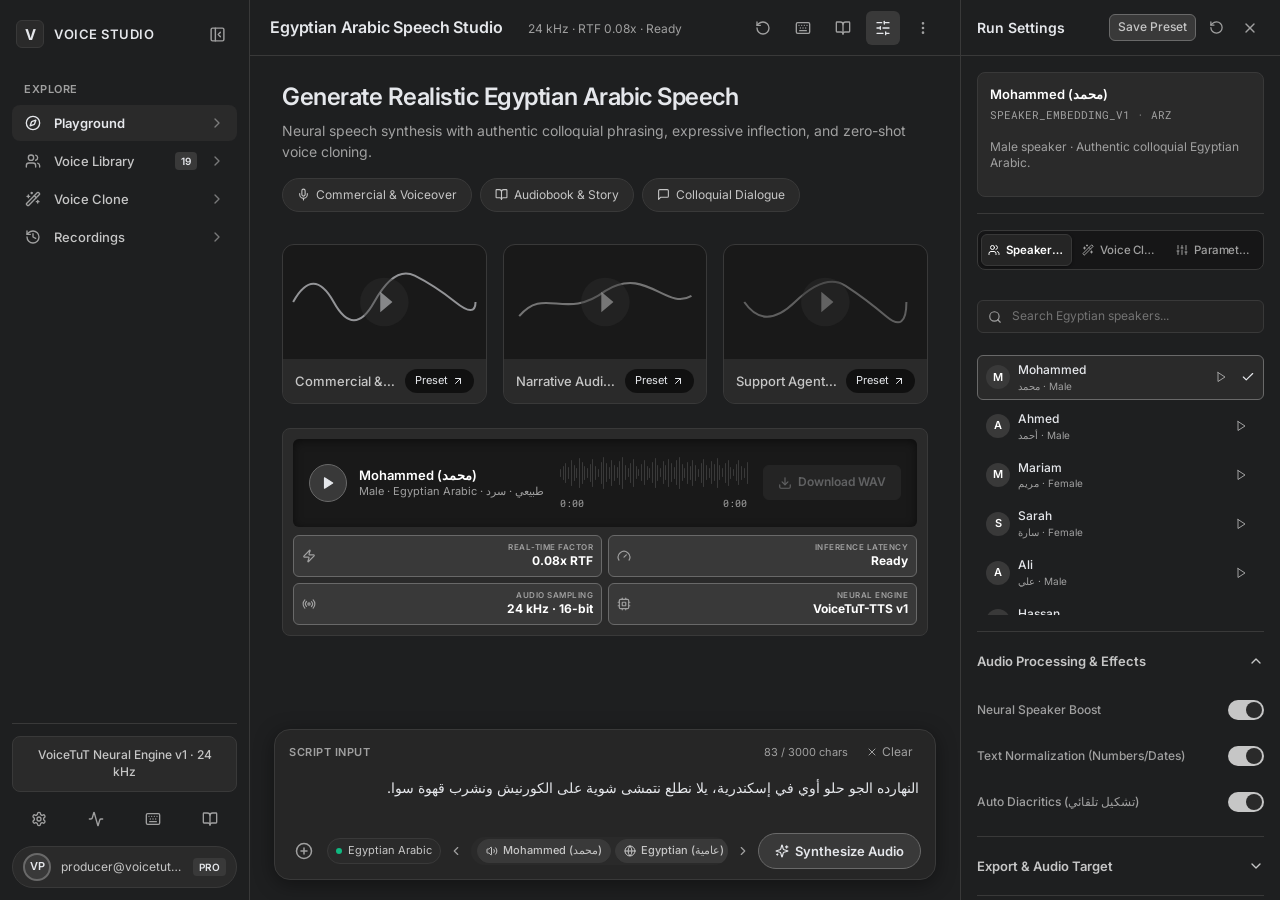
==== commit c1a8fcff: "fix(ui): highlight active tab with #252525 and fix icon-text gap spacing" ====
--- a/voicetut_tts/webui/index.html
+++ b/voicetut_tts/webui/index.html
@@ -15,8 +15,8 @@
         document.documentElement.setAttribute("data-theme", "dark");
       })();
     </script>
-    <script type="module" crossorigin src="./ui/index-OfJtmxH6.js"></script>
-    <link rel="stylesheet" crossorigin href="./ui/index-fQJ5hW-K.css">
+    <script type="module" crossorigin src="./ui/index-Dxq226Lk.js"></script>
+    <link rel="stylesheet" crossorigin href="./ui/index-BSq1zVf-.css">
   </head>
   <body>
     <div id="root"></div>
--- a/voicetut_tts/webui/ui/index-BSq1zVf-.css
+++ b/voicetut_tts/webui/ui/index-BSq1zVf-.css
@@ -0,0 +1 @@
+@font-face{font-family:Readex Pro Variable;font-style:normal;font-display:swap;font-weight:160 700;src:url(./readex-pro-arabic-wght-normal-DiwT_uOQ.woff2) format("woff2-variations");unicode-range:U+0600-06FF,U+0750-077F,U+0870-088E,U+0890-0891,U+0897-08E1,U+08E3-08FF,U+200C-200E,U+2010-2011,U+204F,U+2E41,U+FB50-FDFF,U+FE70-FE74,U+FE76-FEFC,U+102E0-102FB,U+10E60-10E7E,U+10EC2-10EC4,U+10EFC-10EFF,U+1EE00-1EE03,U+1EE05-1EE1F,U+1EE21-1EE22,U+1EE24,U+1EE27,U+1EE29-1EE32,U+1EE34-1EE37,U+1EE39,U+1EE3B,U+1EE42,U+1EE47,U+1EE49,U+1EE4B,U+1EE4D-1EE4F,U+1EE51-1EE52,U+1EE54,U+1EE57,U+1EE59,U+1EE5B,U+1EE5D,U+1EE5F,U+1EE61-1EE62,U+1EE64,U+1EE67-1EE6A,U+1EE6C-1EE72,U+1EE74-1EE77,U+1EE79-1EE7C,U+1EE7E,U+1EE80-1EE89,U+1EE8B-1EE9B,U+1EEA1-1EEA3,U+1EEA5-1EEA9,U+1EEAB-1EEBB,U+1EEF0-1EEF1}@font-face{font-family:Readex Pro Variable;font-style:normal;font-display:swap;font-weight:160 700;src:url(./readex-pro-vietnamese-wght-normal-Do5Nl5oc.woff2) format("woff2-variations");unicode-range:U+0102-0103,U+0110-0111,U+0128-0129,U+0168-0169,U+01A0-01A1,U+01AF-01B0,U+0300-0301,U+0303-0304,U+0308-0309,U+0323,U+0329,U+1EA0-1EF9,U+20AB}@font-face{font-family:Readex Pro Variable;font-style:normal;font-display:swap;font-weight:160 700;src:url(./readex-pro-latin-ext-wght-normal-CsYMu49W.woff2) format("woff2-variations");unicode-range:U+0100-02BA,U+02BD-02C5,U+02C7-02CC,U+02CE-02D7,U+02DD-02FF,U+0304,U+0308,U+0329,U+1D00-1DBF,U+1E00-1E9F,U+1EF2-1EFF,U+2020,U+20A0-20AB,U+20AD-20C0,U+2113,U+2C60-2C7F,U+A720-A7FF}@font-face{font-family:Readex Pro Variable;font-style:normal;font-display:swap;font-weight:160 700;src:url(./readex-pro-latin-wght-normal--ekFhJJC.woff2) format("woff2-variations");unicode-range:U+0000-00FF,U+0131,U+0152-0153,U+02BB-02BC,U+02C6,U+02DA,U+02DC,U+0304,U+0308,U+0329,U+2000-206F,U+20AC,U+2122,U+2191,U+2193,U+2212,U+2215,U+FEFF,U+FFFD}:root,:root[data-theme=dark],:root[data-theme=light]{--bg-app-canvas: #131314;--bg-surface-primary: #1E1F20;--bg-surface-elevated: #262626;--bg-surface-card: #2A2A2A;--bg-control-default: #393939;--bg-control-hover: #696969;--bg-interactive-subtle: rgba(255, 255, 255, .05);--bg-interactive-subtle-hover: rgba(255, 255, 255, .08);--bg-glass-overlay: rgba(255, 255, 255, .15);--bg-modal-backdrop: rgba(0, 0, 0, .65);--border-subtle: #393939;--border-interactive: #696969;--border-focus: hsl(0, 0%, 40%);--border-faint: rgba(255, 255, 255, .1);--text-primary: #E5E7EB;--text-primary-bright: #FFFFFF;--text-secondary: #C6C6C6;--text-muted: #A0A0A0;--text-faint: hsl(0, 0%, 45%);--text-disabled: rgba(255, 255, 255, .38);--text-on-accent: #2A2A2A;--shadow-modal: 0 16px 70px rgba(0, 0, 0, .65), 0 0 0 1px #393939;--shadow-dropdown: 0 10px 30px rgba(0, 0, 0, .6);--shadow-glass: 0 4px 15px rgba(0, 0, 0, .2);--shadow-inset-well: inset 0 2px 10px rgba(0, 0, 0, .5);--shadow-kbd: 0 2px 4px rgba(0, 0, 0, .3);--font-primary: "Inter", -apple-system, BlinkMacSystemFont, "Segoe UI", Roboto, sans-serif;--font-mono: "Roboto Mono", ui-monospace, SFMono-Regular, Menlo, monospace;--font: var(--font-primary);--bg: var(--bg-app-canvas);--surface: var(--bg-surface-primary);--surface-2: var(--bg-surface-elevated);--surface-3: var(--bg-surface-card);--border: var(--border-subtle);--border-strong: var(--border-interactive);--text: var(--text-primary);--text-2: var(--text-secondary);--muted: var(--text-muted);--accent: #E5E7EB;--accent-2: #C6C6C6;--accent-deep: #696969;--accent-soft: rgba(255, 255, 255, .08);--accent-ring: rgba(255, 255, 255, .2);--accent-text: #FFFFFF;--warn: #fdd663;--success: #81c995;--danger: #f28b82;--wave-idle: rgba(255, 255, 255, .08);--wave-muted: rgba(255, 255, 255, .18);--glass: var(--bg-glass-overlay);--shadow-sm: 0 1px 2px rgba(0, 0, 0, .35);--shadow-md: var(--shadow-dropdown);--shadow-lg: var(--shadow-modal);--shadow-accent: 0 8px 24px rgba(0, 0, 0, .5);color-scheme:dark}*,*:before,*:after{box-sizing:border-box}html{-webkit-text-size-adjust:100%}body{margin:0;width:100vw;height:100vh;overflow:hidden;background:var(--bg-app-canvas);color:var(--text-secondary);font-family:var(--font-primary);font-size:13px;line-height:1.4;-webkit-font-smoothing:antialiased}button,input,textarea,select{font:inherit;color:inherit}button{cursor:pointer;border:0;background:none;padding:0}button:disabled{cursor:not-allowed}a{color:inherit;text-decoration:none}:focus-visible{outline:2px solid var(--accent);outline-offset:2px;border-radius:10px}::selection{background:var(--accent-ring)}.ltr{direction:ltr;unicode-bidi:isolate}.num{font-variant-numeric:tabular-nums}svg{flex-shrink:0}.ambient{position:fixed;top:0;right:0;bottom:0;left:0;pointer-events:none;z-index:0;overflow:hidden}.ambient i{position:absolute;border-radius:50%;filter:blur(80px)}.ambient i:nth-child(1){width:620px;height:620px;top:-260px;right:-120px;background:var(--blob-a);animation:drift 22s ease-in-out infinite alternate}.ambient i:nth-child(2){width:520px;height:520px;top:30vh;left:-220px;background:var(--blob-b);animation:drift 26s ease-in-out infinite alternate-reverse}@keyframes drift{to{transform:translate3d(60px,40px,0) scale(1.08)}}.grain{position:fixed;top:0;right:0;bottom:0;left:0;pointer-events:none;z-index:0;opacity:.025;background-image:url("data:image/svg+xml,%3Csvg xmlns='http://www.w3.org/2000/svg' width='160' height='160'%3E%3Cfilter id='n'%3E%3CfeTurbulence type='fractalNoise' baseFrequency='.9' numOctaves='3'/%3E%3C/filter%3E%3Crect width='100%25' height='100%25' filter='url(%23n)'/%3E%3C/svg%3E")}.shell{position:relative;z-index:1;max-width:1240px;margin:0 auto;padding:0 24px 48px}.topbar{position:sticky;top:0;z-index:30;width:100%;backdrop-filter:saturate(160%) blur(16px);-webkit-backdrop-filter:saturate(160%) blur(16px);background:var(--glass);border-bottom:1px solid var(--border);transition:background-color .35s,border-color .35s}.topbar-inner{max-width:1240px;margin:0 auto;padding:12px 24px;display:flex;align-items:center;gap:14px}.brand{display:flex;align-items:center;gap:12px;cursor:pointer}.wordmark{direction:ltr;font-size:20px;font-weight:700;letter-spacing:-.4px;white-space:nowrap}.wordmark span{margin-left:4px;font-weight:500;background:linear-gradient(90deg,var(--accent-deep),var(--accent-2));-webkit-background-clip:text;background-clip:text;color:transparent}.ver{font-size:11px;font-weight:600;padding:2px 8px;border-radius:99px;color:var(--accent);background:color-mix(in srgb,var(--accent) 13%,transparent);border:1px solid color-mix(in srgb,var(--accent) 30%,transparent);direction:ltr}.top-actions{margin-inline-start:auto;display:flex;align-items:center;gap:8px}.pill{display:inline-flex;align-items:center;gap:7px;height:34px;padding:0 12px;border-radius:99px;font-size:12.5px;color:var(--text-2);background:var(--surface);border:1px solid var(--border);white-space:nowrap}.dot{width:7px;height:7px;border-radius:50%;background:var(--muted)}.dot.on{background:var(--success);box-shadow:0 0 color-mix(in srgb,var(--success) 60%,transparent);animation:ping 2s ease-out infinite}.dot.warn{background:var(--accent)}.dot.off{background:var(--danger)}@keyframes ping{0%{box-shadow:0 0 color-mix(in srgb,var(--success) 55%,transparent)}80%,to{box-shadow:0 0 0 7px transparent}}.icon-btn{width:36px;height:36px;border-radius:12px;display:grid;place-items:center;color:var(--text-2);background:var(--surface);border:1px solid var(--border);transition:color .2s,border-color .2s,background .2s,transform .2s}.icon-btn:hover{color:var(--text);border-color:var(--border-strong);transform:translateY(-1px)}.icon-btn.sm{width:30px;height:30px;border-radius:10px}.icon-btn.ghost{background:transparent;border-color:transparent}.icon-btn.ghost:hover{background:var(--surface-3)}.theme-btn{overflow:hidden;position:relative}.hero{padding:26px 0 22px;text-align:center}.hero h1{margin:0 auto;font-size:clamp(26px,3.6vw,40px);line-height:1.2;font-weight:700;letter-spacing:-.5px;max-width:820px}.hero h1 .grad{background:linear-gradient(100deg,var(--accent-deep),var(--accent-2));-webkit-background-clip:text;background-clip:text;color:transparent}.layout{display:grid;grid-template-columns:minmax(0,1fr) 384px;gap:20px;align-items:start}.col{display:flex;flex-direction:column;gap:20px;min-width:0}.side{position:sticky;top:84px}.card{position:relative;background:var(--surface);border:1px solid var(--border);border-radius:22px;box-shadow:var(--shadow-md);transition:background-color .35s,border-color .35s}.card-head{display:flex;align-items:center;gap:10px;padding:16px 18px 0}.card-head h2{margin:0;font-size:15px;font-weight:600;display:flex;align-items:center;gap:8px}.card-head h2 svg{color:var(--accent)}.card-head .grow{flex:1}.section-label{font-size:12px;color:var(--muted);font-weight:500;margin:0 0 8px}.seg{position:relative;display:inline-flex;padding:4px;gap:2px;border-radius:14px;background:var(--surface-3);border:1px solid var(--border)}.seg.full{display:flex}.seg.full>button{flex:1}.seg>button{position:relative;z-index:1;display:inline-flex;align-items:center;justify-content:center;gap:7px;height:34px;padding:0 14px;border-radius:10px;font-size:13.5px;font-weight:500;color:var(--muted);white-space:nowrap;transition:color .2s}.seg>button:hover{color:var(--text)}.seg>button[aria-checked=true]{color:var(--text)}.seg .seg-thumb{position:absolute;top:0;right:0;bottom:0;left:0;z-index:-1;border-radius:10px;background:var(--surface);box-shadow:0 1px 2px #00000014,0 4px 12px #00000014,0 0 0 1px var(--border)}.seg.sm>button{height:28px;padding:0 11px;font-size:12.5px}.editor{overflow:hidden}.editor-top{display:flex;align-items:center;gap:10px;flex-wrap:wrap;padding:14px 14px 0}.editor-top .grow{flex:1}.marks{display:flex;align-items:center;gap:4px;flex-wrap:wrap;padding:10px 14px;margin:12px 14px 0;border-radius:16px;background:var(--surface-2);border:1px solid var(--border)}.marks-label{display:flex;align-items:center;gap:6px;font-size:12.5px;color:var(--muted);margin-inline-end:6px}.marks-label svg{color:var(--accent)}.mark{position:relative;min-width:38px;height:38px;padding:0 6px;border-radius:11px;font-family:var(--font);font-size:22px;line-height:1;color:var(--text);background:var(--surface);border:1px solid var(--border);transition:border-color .18s,background .18s,color .18s,box-shadow .18s}.mark:hover{border-color:var(--accent-ring);background:var(--accent-soft);color:var(--accent-text);box-shadow:0 6px 16px var(--accent-soft)}.mark .tip{position:absolute;bottom:calc(100% + 8px);left:50%;transform:translate(-50%) translateY(4px);padding:4px 9px;border-radius:8px;font-family:var(--font);font-size:11.5px;white-space:nowrap;color:var(--surface);background:var(--text);opacity:0;pointer-events:none;transition:opacity .15s,transform .15s}.mark:hover .tip{opacity:1;transform:translate(-50%) translateY(0)}.marks-sep{width:1px;height:22px;background:var(--border-strong);margin:0 4px}.mark.text{font-family:var(--font);font-size:12.5px;padding:0 11px;display:inline-flex;align-items:center;gap:6px;color:var(--text-2)}.textarea-wrap{position:relative;padding:6px 18px 0}.textarea{display:block;width:100%;min-height:190px;max-height:460px;resize:none;border:0;outline:0;background:transparent;padding:12px 2px;font-family:var(--font);font-size:21px;line-height:2.05;color:var(--text);caret-color:var(--accent)}.textarea::placeholder{color:var(--muted);opacity:.75}.norm-box{margin:4px 18px 0;padding:12px 14px;border-radius:14px;background:var(--surface-2);border:1px dashed var(--border-strong);overflow:hidden}.norm-box .section-label{display:flex;align-items:center;gap:6px;margin-bottom:4px}.norm-box p{margin:0;font-family:var(--font);font-size:17px;line-height:2;color:var(--text-2);word-break:break-word}.editor-foot{display:flex;align-items:center;gap:8px;flex-wrap:wrap;padding:12px 14px 14px;margin-top:8px;border-top:1px solid var(--border)}.editor-foot .grow{flex:1}.tool{display:inline-flex;align-items:center;gap:7px;height:34px;padding:0 12px;border-radius:11px;font-size:13px;color:var(--text-2);border:1px solid transparent;transition:background .18s,color .18s,border-color .18s}.tool:hover{background:var(--surface-3);color:var(--text)}.tool[aria-pressed=true]{color:var(--accent-text);background:var(--accent-soft);border-color:var(--accent-ring)}.counter{display:inline-flex;align-items:center;gap:8px;font-size:12px;color:var(--muted)}.counter.over{color:var(--danger)}.gen-bar{display:flex;align-items:center;gap:10px;flex-wrap:wrap;padding:14px}.gen-bar .grow{flex:1}.btn{position:relative;display:inline-flex;align-items:center;justify-content:center;gap:8px;height:42px;padding:0 18px;border-radius:13px;font-size:14px;font-weight:500;color:var(--text);background:var(--surface);border:1px solid var(--border-strong);transition:transform .18s,box-shadow .18s,border-color .18s,background .18s,opacity .18s;white-space:nowrap}.btn:hover:not(:disabled){border-color:var(--accent-ring);transform:translateY(-1px)}.btn:disabled{opacity:.55}.btn.sm{height:34px;padding:0 12px;font-size:13px;border-radius:11px}.btn.block{width:100%}.btn.danger{color:var(--danger)}.btn-primary{position:relative;overflow:hidden;display:inline-flex;align-items:center;justify-content:center;gap:10px;height:50px;min-width:190px;padding:0 26px;border-radius:15px;font-size:15.5px;font-weight:600;color:#fff;background:linear-gradient(110deg,var(--accent),var(--accent-2));box-shadow:var(--shadow-accent),0 0 0 1px #ffffff1f inset;transition:transform .2s,box-shadow .2s,filter .2s}.btn-primary:hover:not(:disabled){transform:translateY(-2px);filter:brightness(1.06);box-shadow:0 16px 36px var(--accent-ring),0 0 0 1px #ffffff29 inset}.btn-primary:active:not(:disabled){transform:translateY(0) scale(.985)}.btn-primary:disabled{filter:grayscale(.35) brightness(.85);opacity:.75}.btn-primary .shine{position:absolute;top:0;right:0;bottom:0;left:0;background:linear-gradient(110deg,transparent 30%,rgba(255,255,255,.35) 50%,transparent 70%);transform:translate(-120%);animation:shine 3.6s ease-in-out infinite;pointer-events:none}.btn-primary.busy .shine{animation-duration:1.1s}@keyframes shine{0%,55%{transform:translate(-120%)}to{transform:translate(120%)}}.kbd{font-family:ui-monospace,monospace;font-size:11px;padding:2px 6px;border-radius:6px;color:#ffffffd9;background:#ffffff29;direction:ltr}.spinner{width:18px;height:18px;border-radius:50%;border:2px solid rgba(255,255,255,.35);border-top-color:#fff;animation:spin .8s linear infinite}@keyframes spin{to{transform:rotate(360deg)}}.status{display:inline-flex;align-items:center;gap:7px;font-size:12.5px;color:var(--muted);padding:4px 11px;border-radius:99px;background:var(--surface-2);border:1px solid var(--border)}.status[data-s=busy] .dot{background:var(--accent);animation:pulse 1s ease-in-out infinite}.status[data-s=ready] .dot{background:var(--success)}.status[data-s=error] .dot{background:var(--danger)}@keyframes pulse{50%{opacity:.3;transform:scale(.75)}}.wave{position:relative;margin:14px 14px 0;height:148px;border-radius:18px;background:radial-gradient(120% 140% at 50% 0%,var(--accent-soft),transparent 60%),var(--surface-2);border:1px solid var(--border);overflow:hidden}.wave canvas{position:absolute;top:0;right:0;bottom:0;left:0;width:100%;height:100%}.wave.seekable canvas{cursor:pointer}.wave-msg{position:absolute;top:0;right:0;bottom:0;left:0;display:grid;place-items:center;pointer-events:none;font-size:13px;color:var(--muted)}.wave-msg span{padding:6px 14px;border-radius:99px;background:var(--glass);-webkit-backdrop-filter:blur(6px);backdrop-filter:blur(6px);border:1px solid var(--border)}.wave-tip{position:absolute;top:8px;padding:2px 8px;border-radius:7px;font-size:11.5px;color:var(--surface);background:var(--text);transform:translate(-50%);pointer-events:none;direction:ltr}.player{display:flex;align-items:center;gap:12px;padding:14px}.play{width:52px;height:52px;border-radius:50%;display:grid;place-items:center;color:#fff;background:linear-gradient(135deg,var(--accent),var(--accent-2));box-shadow:var(--shadow-accent);transition:transform .18s,box-shadow .18s,opacity .18s}.play:hover:not(:disabled){transform:scale(1.06)}.play:disabled{opacity:.4;box-shadow:none}.time{font-size:13px;color:var(--text-2);direction:ltr}.time .sep{color:var(--muted);margin:0 5px}.player .grow{flex:1;min-width:0}.now-voice{display:flex;align-items:center;gap:8px;font-size:12.5px;color:var(--muted);overflow:hidden;white-space:nowrap;text-overflow:ellipsis}.metrics{display:grid;grid-template-columns:repeat(4,minmax(0,1fr));gap:10px;padding:0 14px 14px}.metric{padding:12px 12px 10px;border-radius:15px;background:var(--surface-2);border:1px solid var(--border)}.metric dt{display:flex;align-items:center;gap:6px;font-size:11.5px;color:var(--muted)}.metric dd{margin:4px 0 0;font-size:20px;font-weight:600;letter-spacing:-.3px;direction:ltr;text-align:right}.metric dd small{font-size:11.5px;font-weight:400;color:var(--muted);margin-inline-start:3px}.history{border-top:1px solid var(--border);padding:12px 14px 14px}.history ol{list-style:none;margin:0;padding:0;display:flex;flex-direction:column;gap:6px}.history li button{width:100%;display:flex;align-items:center;gap:10px;padding:8px 10px;border-radius:12px;text-align:start;transition:background .18s}.history li button:hover,.history li button[aria-current=true]{background:var(--surface-3)}.history .h-ico{width:30px;height:30px;border-radius:9px;display:grid;place-items:center;color:var(--accent);background:var(--accent-soft)}.history .h-text{flex:1;min-width:0;font-size:13.5px;overflow:hidden;white-space:nowrap;text-overflow:ellipsis}.history .h-meta{font-size:11.5px;color:var(--muted);direction:ltr}.side-body{padding:14px;display:flex;flex-direction:column;gap:14px}.search{position:relative;display:flex;align-items:center}.search svg{position:absolute;inset-inline-start:12px;color:var(--muted);pointer-events:none}.search input{width:100%;height:40px;padding:0 38px 0 12px;border-radius:12px;border:1px solid var(--border);background:var(--surface-2);outline:none;font-size:13.5px;transition:border-color .2s,box-shadow .2s}.search input:focus{border-color:var(--accent-ring);box-shadow:0 0 0 4px var(--accent-soft)}.voices{display:grid;grid-template-columns:repeat(2,minmax(0,1fr));gap:8px;max-height:404px;overflow-y:auto;padding:2px;margin:-2px;scrollbar-width:thin}.voice{position:relative;display:flex;align-items:center;gap:10px;padding:9px 10px;border-radius:15px;text-align:start;background:var(--surface-2);border:1px solid var(--border);transition:border-color .2s,background .2s,transform .2s;cursor:pointer}.voice:hover{border-color:var(--border-strong);transform:translateY(-1px)}.voice[aria-selected=true]{background:var(--accent-soft);border-color:transparent}.voice .ring{position:absolute;top:-1px;right:-1px;bottom:-1px;left:-1px;border-radius:15px;border:1.5px solid var(--accent);box-shadow:0 0 0 4px var(--accent-soft);pointer-events:none}.avatar{position:relative;width:38px;height:38px;border-radius:12px;display:grid;place-items:center;font-size:15px;font-weight:600;color:#fff;flex-shrink:0}.avatar.male{background:linear-gradient(135deg,#1f5eff,#123fb8)}.avatar.female{background:linear-gradient(135deg,#f0628f,#c7306a)}.avatar.custom{background:linear-gradient(135deg,var(--accent-2),var(--accent))}.voice-main{flex:1;min-width:0;display:flex;flex-direction:column;line-height:1.3}.voice-main b{font-size:13.5px;font-weight:600;overflow:hidden;white-space:nowrap;text-overflow:ellipsis}.voice-main small{font-size:11px;color:var(--muted);overflow:hidden;white-space:nowrap;text-overflow:ellipsis}.voice-play{width:28px;height:28px;border-radius:9px;display:grid;place-items:center;color:var(--text-2);background:var(--surface);border:1px solid var(--border);flex-shrink:0;transition:color .18s,border-color .18s}.voice-play:hover{color:var(--accent);border-color:var(--accent-ring)}.eq{display:inline-flex;align-items:flex-end;gap:2px;height:12px}.eq i{width:2.5px;border-radius:2px;background:currentColor;animation:eq .9s ease-in-out infinite}.eq i:nth-child(2){animation-delay:-.3s}.eq i:nth-child(3){animation-delay:-.6s}@keyframes eq{0%,to{height:3px}50%{height:12px}}.voice-detail{padding:12px;border-radius:15px;background:var(--surface-2);border:1px solid var(--border)}.voice-detail .row{display:flex;align-items:center;gap:10px}.tags{display:flex;flex-wrap:wrap;gap:5px}.tag{font-size:11.5px;padding:2px 9px;border-radius:99px;color:var(--accent-text);background:var(--accent-soft)}.tag.g{color:var(--text-2);background:var(--surface-3)}.voice-detail p{margin:8px 0 0;font-size:13px;line-height:1.8;color:var(--text-2)}.empty-note{grid-column:1 / -1;text-align:center;font-size:13px;color:var(--muted);padding:22px 0}.drop{position:relative;display:flex;flex-direction:column;align-items:center;gap:8px;padding:22px 14px;border-radius:18px;text-align:center;cursor:pointer;background:var(--surface-2);border:1.5px dashed var(--border-strong);transition:border-color .2s,background .2s}.drop:hover,.drop.over{border-color:var(--accent);background:var(--accent-soft)}.drop .drop-ico{width:46px;height:46px;border-radius:14px;display:grid;place-items:center;color:var(--accent);background:var(--surface);border:1px solid var(--border);box-shadow:var(--shadow-sm)}.drop b{font-size:14px;font-weight:600}.drop small{font-size:12px;color:var(--muted)}.or{display:flex;align-items:center;gap:10px;font-size:12px;color:var(--muted)}.or:before,.or:after{content:"";flex:1;height:1px;background:var(--border)}.rec{display:flex;align-items:center;gap:12px;padding:10px;border-radius:16px;background:var(--surface-2);border:1px solid var(--border)}.rec-btn{position:relative;width:46px;height:46px;border-radius:50%;display:grid;place-items:center;color:#fff;background:var(--danger);box-shadow:0 8px 20px color-mix(in srgb,var(--danger) 35%,transparent);flex-shrink:0}.rec-btn.idle{color:var(--danger);background:color-mix(in srgb,var(--danger) 12%,transparent);box-shadow:none}.rec-meter{flex:1;display:flex;align-items:center;gap:2px;height:34px;overflow:hidden}.rec-meter i{flex:1;min-width:2px;border-radius:2px;background:var(--danger);opacity:.85}.rec-time{font-size:13px;color:var(--text-2);direction:ltr}.clip{display:flex;align-items:center;gap:10px;padding:10px;border-radius:16px;background:var(--accent-soft);border:1px solid var(--accent-ring)}.mini-wave{flex:1;height:30px;display:flex;align-items:center;gap:1.5px;min-width:0}.mini-wave i{flex:1;border-radius:2px;background:var(--accent);opacity:.65;min-height:2px}.field label{display:block;font-size:12.5px;color:var(--muted);margin-bottom:6px}.field textarea{width:100%;min-height:74px;padding:10px 12px;resize:vertical;border-radius:13px;border:1px solid var(--border);background:var(--surface-2);outline:none;font-size:14px;line-height:1.8;transition:border-color .2s,box-shadow .2s}.field textarea:focus{border-color:var(--accent-ring);box-shadow:0 0 0 4px var(--accent-soft)}.consent{display:flex;gap:8px;font-size:12px;color:var(--muted);line-height:1.7}.consent svg{color:var(--accent);margin-top:3px}.settings{display:flex;flex-direction:column;gap:18px}.slider-row .slider-head{display:flex;align-items:baseline;gap:8px;margin-bottom:9px}.slider-head span{font-size:13.5px;font-weight:500}.slider-head code{font-size:11px;color:var(--muted);font-family:ui-monospace,monospace;direction:ltr}.slider-head output{margin-inline-start:auto;font-size:12.5px;font-weight:600;color:var(--accent-text);background:var(--accent-soft);padding:1px 9px;border-radius:8px;direction:ltr}.slider{position:relative;height:22px;cursor:pointer;touch-action:none;direction:ltr}.slider .track{position:absolute;left:0;right:0;top:50%;height:6px;margin-top:-3px;border-radius:99px;background:var(--surface-3);overflow:hidden}.slider .fill{position:absolute;top:0;bottom:0;border-radius:99px;background:linear-gradient(90deg,var(--accent),var(--accent-2))}.slider .thumb{position:absolute;top:50%;width:20px;height:20px;margin:-10px 0 0 -10px;border-radius:50%;background:#fff;border:2px solid var(--accent);box-shadow:0 2px 8px #0000002e;transition:box-shadow .18s,transform .18s}.slider:hover .thumb,.slider:focus-visible .thumb,.slider.drag .thumb{box-shadow:0 0 0 7px var(--accent-soft),0 2px 8px #0000002e}.slider.drag .thumb{transform:scale(1.1)}.slider:focus-visible{outline:none}.slider-hint{margin-top:5px;display:flex;justify-content:space-between;font-size:11px;color:var(--muted);direction:ltr}.switch-row{display:flex;align-items:center;gap:12px;cursor:pointer}.switch-row .txt{flex:1;display:flex;flex-direction:column;line-height:1.4}.switch-row .txt b{font-size:13.5px;font-weight:500}.switch-row .txt small{font-size:11.5px;color:var(--muted)}.switch{position:relative;width:44px;height:26px;border-radius:99px;background:var(--surface-3);border:1px solid var(--border-strong);flex-shrink:0;transition:background .2s}.switch[aria-checked=true]{background:linear-gradient(90deg,var(--accent),var(--accent-2));border-color:transparent}.switch .knob{position:absolute;top:2px;width:20px;height:20px;border-radius:50%;background:#fff;box-shadow:0 1px 4px #00000040}.link{display:inline-flex;align-items:center;gap:5px;font-size:12.5px;color:var(--muted);transition:color .18s}.link:hover{color:var(--accent-text)}.guide{margin-top:30px}.guide-toggle{width:100%;display:flex;align-items:center;gap:12px;padding:14px 16px;border-radius:18px;text-align:start;color:var(--text);transition:border-color .2s}.guide-toggle:hover{border-color:var(--accent-ring)}.guide-toggle .t-ico{margin:0;width:32px;height:32px}.guide-title{flex:1;font-size:14.5px;font-weight:600}.guide-body{overflow:hidden}.guide-body .fix-grid{margin-top:14px}.fix-grid{display:grid;grid-template-columns:repeat(3,minmax(0,1fr));gap:14px}.fix{padding:18px;display:flex;flex-direction:column;gap:12px}.fix-words{display:flex;align-items:center;justify-content:center;gap:14px;padding:16px 10px;border-radius:16px;background:var(--surface-2);border:1px solid var(--border);font-family:var(--font);font-size:30px;line-height:1.6}.fix-words .from{color:var(--muted);text-decoration:line-through;text-decoration-color:color-mix(in srgb,var(--danger) 60%,transparent);text-decoration-thickness:2px}.fix-words .to{color:var(--text);background:linear-gradient(90deg,var(--accent),var(--accent-2));-webkit-background-clip:text;background-clip:text;color:transparent}.fix-words svg{color:var(--muted)}.fix h3{margin:0;font-size:14.5px;font-weight:600}.fix p{margin:0;font-size:13px;color:var(--muted);line-height:1.8}.fix p q{font-family:var(--font);font-size:15px;color:var(--text-2);quotes:"«" "»"}.tips{margin-top:14px;display:grid;grid-template-columns:repeat(4,minmax(0,1fr));gap:14px}.tip-card{padding:16px}.tip-card .t-ico{width:36px;height:36px;border-radius:11px;display:grid;place-items:center;color:var(--accent);background:var(--accent-soft);margin-bottom:10px}.tip-card h3{margin:0 0 4px;font-size:14px;font-weight:600}.tip-card p{margin:0;font-size:12.5px;color:var(--muted);line-height:1.8}.tip-card code{font-size:11.5px;padding:1px 6px;border-radius:6px;background:var(--surface-3);direction:ltr;unicode-bidi:isolate}.footer{margin-top:40px;padding-top:22px;border-top:1px solid var(--border);display:flex;align-items:center;justify-content:center;flex-wrap:wrap;gap:8px 18px;font-size:12.5px;color:var(--muted)}.footer a{transition:color .18s}.footer a:hover{color:var(--accent-text)}.toasts{position:fixed;bottom:22px;left:50%;transform:translate(-50%);z-index:100;display:flex;flex-direction:column;align-items:center;gap:8px;pointer-events:none;width:min(440px,calc(100vw - 32px))}.toast{pointer-events:auto;display:flex;align-items:center;gap:10px;width:100%;padding:11px 14px;border-radius:14px;font-size:13.5px;color:var(--text);background:var(--surface);border:1px solid var(--border-strong);box-shadow:var(--shadow-lg)}.toast.error svg{color:var(--danger)}.toast.ok svg{color:var(--success)}.toast.info svg{color:var(--accent)}@media(max-width:1080px){.layout{grid-template-columns:minmax(0,1fr)}.side{position:static}.voices{grid-template-columns:repeat(3,minmax(0,1fr));max-height:none}.tips{grid-template-columns:repeat(2,minmax(0,1fr))}}@media(max-width:760px){.fix-grid{grid-template-columns:minmax(0,1fr)}.metrics,.voices{grid-template-columns:repeat(2,minmax(0,1fr))}}@media(max-width:560px){.shell{padding:0 16px 36px}.topbar-inner{padding:10px 16px}.pill.device span.lbl{display:none}.top-actions{gap:6px}.hero{padding:22px 0 18px}.textarea{font-size:19px;min-height:160px}.gen-bar .btn-primary{width:100%}.gen-bar .seg{flex:1}.gen-bar .seg>button{flex:1}.tips{grid-template-columns:minmax(0,1fr)}.tool .lbl{display:none}.wave{height:120px}}@media(prefers-reduced-motion:reduce){*,*:before,*:after{animation-duration:.01ms!important;animation-iteration-count:1!important;transition-duration:.01ms!important}}.fix .btn{max-width:100%}.try-text{overflow:hidden;text-overflow:ellipsis;font-family:var(--font);font-size:14px}.agent-app-shell{display:flex;width:100vw;height:100vh;overflow:hidden;position:relative;background:var(--bg);color:var(--text)}.agent-sidebar{width:360px;min-width:360px;max-width:360px;height:100vh;background:var(--surface);border-inline-end:1px solid var(--border);display:flex;flex-direction:column;z-index:40;transition:margin-inline-start .32s cubic-bezier(.16,1,.3,1),transform .32s cubic-bezier(.16,1,.3,1);box-shadow:var(--shadow-sm);position:relative}.agent-sidebar.collapsed{margin-inline-start:-360px}.sidebar-header{padding:16px 18px;display:flex;align-items:center;justify-content:space-between;border-bottom:1px solid var(--border);min-height:60px}.brand-logo{width:32px;height:32px;border-radius:9px;background:linear-gradient(135deg,var(--accent),var(--accent-deep));color:#fff;display:flex;align-items:center;justify-content:center;font-weight:800;font-size:13px;letter-spacing:-.5px;box-shadow:0 3px 10px var(--accent-ring)}.brand-text{display:flex;align-items:center;gap:8px}.agent-badge{font-size:9px;font-weight:700;padding:2px 6px;border-radius:6px;background:var(--accent-soft);color:var(--accent-text);border:1px solid var(--accent-ring);letter-spacing:.5px}.sidebar-new-action{padding:14px 16px 6px}.new-chat-btn{width:100%;height:42px;border-radius:12px;border:1px dashed var(--border-strong);background:var(--surface-2);color:var(--text);font-weight:600;font-size:14px;display:flex;align-items:center;justify-content:center;gap:8px;cursor:pointer;transition:all .2s ease}.new-chat-btn:hover{background:var(--accent-soft);border-color:var(--accent);color:var(--accent-text);transform:translateY(-1px)}.sidebar-tabs{padding:10px 16px;border-bottom:1px solid var(--border)}.sidebar-content{flex:1;overflow-y:auto;overflow-x:hidden;padding:14px 16px;display:flex;flex-direction:column;gap:14px}.sidebar-content .card{box-shadow:none;border:1px solid var(--border);background:var(--surface-2);border-radius:16px}.sidebar-content .card-head{padding:12px 14px 0}.sidebar-content .side-body{padding:14px}.sidebar-footer{padding:12px 16px;border-top:1px solid var(--border);display:flex;align-items:center;justify-content:space-between;background:var(--surface-2);min-height:52px}.footer-actions{display:flex;align-items:center;gap:6px}.history-tab-pane{display:flex;flex-direction:column;gap:8px}.empty-history-note{text-align:center;padding:36px 12px;color:var(--muted);display:flex;flex-direction:column;align-items:center;gap:8px}.empty-history-note p{margin:0;font-weight:600;color:var(--text-2);font-size:14px}.history-list{list-style:none;padding:0;margin:0;display:flex;flex-direction:column;gap:8px}.history-card{width:100%;text-align:inherit;padding:12px;background:var(--surface-2);border:1px solid var(--border);border-radius:12px;display:flex;flex-direction:column;gap:6px;transition:all .2s ease;cursor:pointer}.history-card:hover{border-color:var(--accent);background:var(--surface);box-shadow:var(--shadow-sm)}.history-card.active{border-color:var(--accent);background:var(--accent-soft)}.history-card .h-top{display:flex;align-items:center;justify-content:space-between;font-size:12px}.history-card .h-voice-tag{font-weight:600;color:var(--accent-text)}.history-card .h-time{color:var(--muted);font-size:11px}.history-card .h-text-preview{font-size:13px;color:var(--text);line-height:1.4;overflow:hidden;text-overflow:ellipsis;display:-webkit-box;-webkit-line-clamp:2;-webkit-box-orient:vertical}.agent-canvas-area{flex:1;height:100vh;display:flex;flex-direction:column;position:relative;overflow:hidden;min-width:0}.agent-topbar{height:60px;min-height:60px;border-bottom:1px solid var(--border);display:flex;align-items:center;justify-content:space-between;padding:0 20px;background:var(--glass);backdrop-filter:blur(14px);-webkit-backdrop-filter:blur(14px);z-index:20}.topbar-start,.topbar-end{display:flex;align-items:center;gap:10px}.top-voice-chip{display:inline-flex;align-items:center;gap:8px;padding:6px 12px;border-radius:99px;background:var(--surface-2);border:1px solid var(--border);font-size:13px;cursor:pointer;transition:all .2s ease}.top-voice-chip:hover{border-color:var(--accent);background:var(--accent-soft)}.top-voice-chip .chip-icon{color:var(--accent);display:flex;align-items:center}.top-voice-chip .chip-badge{font-size:10px;padding:1px 6px;border-radius:99px;background:var(--surface-3);color:var(--muted)}.new-btn-top{border-radius:10px}.agent-scroll-viewport{flex:1;overflow-y:auto;overflow-x:hidden;padding:24px 20px 240px;display:flex;flex-direction:column;scroll-behavior:smooth}.agent-hero-empty{max-width:760px;margin:auto;text-align:center;padding:30px 16px 20px;display:flex;flex-direction:column;align-items:center}.hero-badge-icon{width:58px;height:58px;border-radius:18px;background:linear-gradient(135deg,var(--accent),var(--accent-2));color:#fff;display:flex;align-items:center;justify-content:center;margin-bottom:18px;box-shadow:var(--shadow-accent)}.agent-hero-empty h1{font-size:32px;font-weight:800;margin:0 0 10px;letter-spacing:-.6px}.hero-subtitle{font-size:16px;color:var(--muted);max-width:560px;margin:0 auto 30px;line-height:1.6}.hero-suggestions-grid{display:grid;grid-template-columns:repeat(2,minmax(0,1fr));gap:14px;width:100%}.suggestion-card{text-align:inherit;background:var(--surface);border:1px solid var(--border);border-radius:16px;padding:16px;display:flex;flex-direction:column;gap:8px;cursor:pointer;transition:all .22s ease;box-shadow:var(--shadow-sm)}.suggestion-card:hover{border-color:var(--accent);box-shadow:var(--shadow-md);transform:translateY(-2px);background:var(--surface-2)}.sug-head{display:flex;align-items:center;justify-content:space-between}.sug-title{font-size:13px;font-weight:600;color:var(--text-2)}.sug-badge{font-size:10px;padding:2px 7px;border-radius:99px;background:var(--surface-3);color:var(--muted);font-weight:600}.sug-text{margin:0;font-size:14px;color:var(--text);line-height:1.5}.agent-messages-stream{max-width:840px;width:100%;margin:0 auto;display:flex;flex-direction:column;gap:24px}.msg-row{display:flex;gap:14px;align-items:flex-start;width:100%}.msg-avatar{width:36px;height:36px;border-radius:10px;display:flex;align-items:center;justify-content:center;flex-shrink:0}.user-avatar{background:var(--surface-3);color:var(--text-2)}.agent-avatar{background:linear-gradient(135deg,var(--accent),var(--accent-deep));color:#fff;box-shadow:var(--shadow-accent)}.user-row{flex-direction:row-reverse}.user-bubble{max-width:80%;background:var(--surface-2);border:1px solid var(--border);border-radius:20px 20px 4px;padding:14px 18px;display:flex;flex-direction:column;gap:6px;box-shadow:var(--shadow-sm)}.user-bubble-content{font-size:15px;line-height:1.6;color:var(--text);word-break:break-word}.msg-bubble-meta{display:flex;align-items:center;gap:8px;font-size:11px;color:var(--muted);justify-content:flex-end}.meta-tag{background:var(--surface-3);padding:1px 6px;border-radius:4px;font-weight:600}.agent-card{flex:1;background:var(--surface);border:1px solid var(--border);border-radius:20px;padding:18px;box-shadow:var(--shadow-md);display:flex;flex-direction:column;gap:14px;transition:border-color .25s,box-shadow .25s}.msg-row.agent-row.active .agent-card{border-color:color-mix(in srgb,var(--accent) 35%,transparent)}.agent-card-header{display:flex;align-items:center;justify-content:space-between}.agent-card-title{display:flex;align-items:center;gap:10px}.agent-voice-tag{font-size:12px;padding:2px 8px;border-radius:99px;background:var(--accent-soft);color:var(--accent-text);font-weight:500}.status-pill{display:inline-flex;align-items:center;gap:6px;font-size:12px;padding:3px 10px;border-radius:99px;font-weight:500}.status-pill.busy{background:color-mix(in srgb,var(--warn) 15%,transparent);color:var(--warn)}.status-pill.ready{background:color-mix(in srgb,var(--success) 14%,transparent);color:var(--success)}.status-pill.error{background:color-mix(in srgb,var(--danger) 14%,transparent);color:var(--danger)}.agent-wave-container{border-radius:14px;overflow:hidden;background:var(--surface-2);border:1px solid var(--border)}.agent-player-bar{display:flex;align-items:center;gap:12px;padding:6px 4px}.play-btn-circle{width:40px;height:40px;border-radius:50%;background:var(--accent);color:#fff;display:flex;align-items:center;justify-content:center;box-shadow:var(--shadow-accent);cursor:pointer;flex-shrink:0;transition:transform .15s,background-color .2s}.play-btn-circle:hover{background:var(--accent-deep);transform:scale(1.05)}.icon-action-btn{width:32px;height:32px;border-radius:8px;display:flex;align-items:center;justify-content:center;color:var(--muted);cursor:pointer;transition:all .15s}.icon-action-btn:hover{background:var(--surface-3);color:var(--text)}.agent-metrics-grid{display:grid;grid-template-columns:repeat(4,minmax(0,1fr));gap:8px;padding-top:6px;border-top:1px solid var(--border)}.metric-chip{display:flex;align-items:center;gap:6px;font-size:11px;color:var(--muted);background:var(--surface-2);padding:6px 10px;border-radius:8px}.metric-chip b{color:var(--text);font-weight:600;margin-inline-start:auto}.agent-prompt-wrapper{position:absolute;bottom:0;left:0;right:0;padding:0 20px 18px;pointer-events:none;z-index:25}.agent-prompt-box{max-width:840px;margin:0 auto;pointer-events:auto;background:var(--surface);border:1px solid var(--border-strong);border-radius:22px;box-shadow:var(--shadow-lg);backdrop-filter:blur(20px);-webkit-backdrop-filter:blur(20px);overflow:hidden;display:flex;flex-direction:column;transition:border-color .2s,box-shadow .2s}.agent-prompt-box:focus-within{border-color:var(--accent);box-shadow:0 0 0 3px var(--accent-ring),var(--shadow-lg)}.prompt-marks-bar{display:flex;align-items:center;gap:10px;padding:8px 14px;background:var(--surface-2);border-bottom:1px solid var(--border);overflow-x:auto}.prompt-marks-bar .marks-label{font-size:12px;font-weight:600;color:var(--muted);display:flex;align-items:center;gap:4px}.prompt-marks-bar .marks-items{display:flex;align-items:center;gap:6px}.mark-mini{padding:3px 8px;border-radius:6px;background:var(--surface);border:1px solid var(--border);font-size:15px;font-family:var(--font);cursor:pointer;transition:all .15s}.mark-mini:hover{background:var(--accent-soft);border-color:var(--accent);color:var(--accent-text)}.mark-mini.text-btn{font-size:12px;display:flex;align-items:center;gap:4px;padding:4px 8px}.prompt-input-row{padding:4px 14px 2px}.prompt-textarea{width:100%;border:none;outline:none;background:transparent;color:var(--text);font-family:var(--font);font-size:16px;line-height:1.5;resize:none;min-height:52px;max-height:220px;overflow-y:auto}.prompt-textarea::placeholder{color:var(--muted);opacity:.75}.prompt-norm-preview{margin:0 14px 8px;padding:8px 12px;background:var(--surface-2);border:1px solid var(--border);border-radius:10px;font-size:13px}.prompt-norm-preview p{margin:4px 0 0;color:var(--text-2)}.prompt-controls-row{display:flex;align-items:center;justify-content:space-between;padding:8px 14px 12px;gap:8px;flex-wrap:wrap;border-top:1px solid color-mix(in srgb,var(--border) 50%,transparent)}.controls-group-start,.controls-group-end{display:flex;align-items:center;gap:8px}.tool-icon-btn{width:32px;height:32px;border-radius:8px;display:flex;align-items:center;justify-content:center;color:var(--muted);cursor:pointer;transition:all .15s}.tool-icon-btn:hover,.tool-icon-btn.active{background:var(--accent-soft);color:var(--accent-text)}.prompt-submit-btn{width:36px;height:36px;border-radius:10px;background:var(--accent);color:#fff;display:flex;align-items:center;justify-content:center;cursor:pointer;transition:all .15s;box-shadow:0 2px 8px var(--accent-ring);flex-shrink:0}.prompt-submit-btn:hover:not(:disabled){background:var(--accent-deep);transform:scale(1.04)}.prompt-submit-btn:disabled{opacity:.45;cursor:not-allowed}.prompt-submit-btn.busy{background:var(--surface-3);color:var(--accent)}.stop-action-btn{background:color-mix(in srgb,var(--danger) 15%,transparent);color:var(--danger);border:1px solid color-mix(in srgb,var(--danger) 30%,transparent)}.prompt-disclaimer{font-size:11px;color:var(--muted);text-align:center;margin-top:6px;pointer-events:auto}.prompt-disclaimer kbd{font-family:inherit;font-size:10px;padding:1px 4px;border-radius:4px;background:var(--surface-3);border:1px solid var(--border)}@media(max-width:1024px){.agent-sidebar{position:fixed;top:0;right:0;bottom:0;width:340px;min-width:340px;transform:translate(100%);margin-inline-start:0!important}.agent-sidebar.open{transform:translate(0)}.agent-sidebar.collapsed{transform:translate(100%)}.sidebar-backdrop{position:fixed;top:0;right:0;bottom:0;left:0;background:#00000073;backdrop-filter:blur(4px);-webkit-backdrop-filter:blur(4px);z-index:39}}@media(max-width:760px){.hero-suggestions-grid{grid-template-columns:1fr}.agent-metrics-grid{grid-template-columns:repeat(2,minmax(0,1fr))}.prompt-controls-row{gap:6px}.agent-scroll-viewport{padding:16px 14px 230px}.agent-prompt-wrapper{padding:0 12px 14px}.top-device{display:none}}.google-studio-layout{display:flex;width:100vw;height:100vh;overflow:hidden;background:var(--bg);color:var(--text);position:relative}.studio-left-nav{width:240px;min-width:240px;max-width:240px;height:100vh;background:var(--bg);border-inline-end:1px solid var(--border);display:flex;flex-direction:column;z-index:30;transition:width .22s ease,min-width .22s ease,max-width .22s ease}.studio-left-nav.collapsed{width:64px;min-width:64px;max-width:64px}.left-nav-top{height:52px;padding:0 14px;display:flex;align-items:center;gap:10px;border-bottom:1px solid var(--border)}.icon-btn-ghost{width:34px;height:34px;border-radius:8px;display:flex;align-items:center;justify-content:center;color:var(--muted);cursor:pointer;transition:all .15s;background:transparent;border:none}.icon-btn-ghost:hover{background:var(--surface-2);color:var(--text)}.icon-btn-ghost.sm{width:28px;height:28px}.studio-brand{display:flex;align-items:center;gap:8px;cursor:pointer}.brand-logo-gemini{width:26px;height:26px;border-radius:7px;background:linear-gradient(135deg,#4285f4,#9b51e0,#ea4335);color:#fff;display:flex;align-items:center;justify-content:center}.brand-title{font-size:15px;font-weight:700;letter-spacing:-.3px;color:var(--text)}.brand-title span{font-weight:400;color:var(--muted)}.left-nav-scroll{flex:1;overflow-y:auto;padding:12px 8px;display:flex;flex-direction:column;gap:16px}.nav-section{display:flex;flex-direction:column;gap:3px}.nav-section-title{font-size:11px;font-weight:600;color:var(--muted);padding:4px 12px;letter-spacing:.6px}.nav-item{display:flex;align-items:center;gap:12px;padding:9px 12px;border-radius:99px;font-size:13.5px;font-weight:500;color:var(--text-2);background:transparent;border:none;cursor:pointer;transition:all .14s ease;width:100%;text-align:inherit}.nav-item:hover{background:var(--surface);color:var(--text)}.nav-item.active{background:var(--surface-2);color:var(--text);font-weight:600}.nav-badge{margin-inline-start:auto;font-size:11px;padding:1px 7px;border-radius:99px;background:var(--surface-3);color:var(--accent);font-weight:600}.nav-badge-subtle{margin-inline-start:auto;font-size:11px;color:var(--muted)}.ext-icon{margin-inline-start:auto;color:var(--muted)}.nav-item.new-app-btn{color:var(--accent);font-weight:600}.left-nav-footer{border-top:1px solid var(--border);padding:10px 12px;display:flex;align-items:center;justify-content:space-between}.profile-pill{display:flex;align-items:center;gap:8px;cursor:pointer}.profile-avatar{width:28px;height:28px;border-radius:50%;background:linear-gradient(135deg,#1a73e8,#4285f4);color:#fff;display:flex;align-items:center;justify-content:center;font-size:10px;font-weight:700}.profile-info{display:flex;align-items:center;gap:6px}.profile-name{font-size:12px;font-weight:500;color:var(--text-2)}.pro-badge{font-size:9px;font-weight:700;padding:1px 5px;border-radius:4px;background:var(--surface-3);border:1px solid var(--border);color:var(--accent)}.studio-center-stage{flex:1;height:100vh;display:flex;flex-direction:column;position:relative;overflow:hidden;background:var(--bg)}.playground-topbar{height:52px;min-height:52px;border-bottom:1px solid var(--border);display:flex;align-items:center;justify-content:space-between;padding:0 20px;background:var(--bg);z-index:10}.topbar-breadcrumb{display:flex;align-items:center;gap:8px;font-size:13.5px}.nav-expand-trigger{margin-inline-end:4px}.crumb-main{font-weight:600;color:var(--text)}.crumb-sep,.crumb-sub{color:var(--muted)}.topbar-actions{display:flex;align-items:center;gap:8px}.btn-studio-action{display:inline-flex;align-items:center;gap:6px;padding:6px 12px;border-radius:8px;font-size:12.5px;font-weight:500;background:var(--surface);border:1px solid var(--border);color:var(--text-2);cursor:pointer;transition:all .15s ease}.btn-studio-action:hover{background:var(--surface-2);color:var(--text);border-color:var(--border-strong)}.btn-studio-action.run-settings-trigger.active{background:var(--surface-3);color:var(--accent);border-color:var(--accent)}.studio-canvas-scroll{flex:1;overflow-y:auto;overflow-x:hidden;padding:24px 28px 200px;display:flex;flex-direction:column}.studio-hero-section{max-width:800px;margin:40px auto 20px;display:flex;flex-direction:column;gap:24px}.studio-hero-title h2{font-size:28px;font-weight:700;margin:0 0 10px;color:var(--text);letter-spacing:-.4px}.studio-hero-title p{font-size:14.5px;color:var(--muted);line-height:1.6;margin:0}.studio-prompts-section{display:flex;flex-direction:column;gap:12px}.prompts-title{font-size:13px;font-weight:600;color:var(--muted)}.prompts-list{display:flex;flex-direction:column;gap:8px}.prompt-try-card{display:flex;align-items:flex-start;gap:10px;padding:12px 16px;border-radius:12px;background:var(--surface);border:1px solid var(--border);color:var(--text);cursor:pointer;text-align:inherit;transition:all .15s ease}.prompt-try-card:hover{background:var(--surface-2);border-color:var(--accent);transform:translate(-2px)}.prompt-bullet{color:var(--accent);font-size:18px;line-height:1.2}.prompt-txt{font-size:14px;line-height:1.5;color:var(--text-2)}.prompt-try-card:hover .prompt-txt{color:var(--text)}.studio-history-view{max-width:840px;margin:20px auto;width:100%;display:flex;flex-direction:column;gap:20px;padding:0 20px 200px}.studio-history-head{display:flex;flex-direction:column;gap:4px}.history-head-title{display:flex;align-items:center;gap:8px;color:var(--text)}.history-head-title h2{font-size:20px;font-weight:700;margin:0}.studio-history-head p{font-size:13px;color:var(--muted);margin:0}.empty-history-box{text-align:center;padding:60px 20px;border:1px dashed var(--border);border-radius:16px;color:var(--muted);display:flex;flex-direction:column;align-items:center;gap:10px}.empty-history-box p{font-size:15px;font-weight:600;color:var(--text-2);margin:0}.history-cards-grid{display:flex;flex-direction:column;gap:10px}.history-card-item{background:var(--surface);border:1px solid var(--border);border-radius:14px;padding:14px 16px;cursor:pointer;display:flex;flex-direction:column;gap:8px;transition:all .18s ease}.history-card-item:hover,.history-card-item.active{border-color:var(--accent);background:var(--surface-2);transform:translateY(-1px)}.history-card-item .card-top{display:flex;align-items:center;justify-content:space-between}.history-card-item .voice-badge{font-size:12px;font-weight:600;color:var(--accent-text);background:var(--accent-soft);padding:2px 8px;border-radius:6px}.history-card-item .dur{font-size:12px;color:var(--muted)}.history-card-item .card-text{font-size:14px;color:var(--text);margin:0;line-height:1.5}.studio-inspector{width:340px;min-width:340px;max-width:340px;height:100vh;background:var(--bg);border-inline-start:1px solid var(--border);display:flex;flex-direction:column;z-index:25}.inspector-head{height:52px;padding:0 16px;display:flex;align-items:center;justify-content:space-between;border-bottom:1px solid var(--border)}.inspector-title{display:flex;align-items:center;gap:8px;font-size:13px;font-weight:600;color:var(--text)}.inspector-actions{display:flex;align-items:center;gap:6px}.btn-studio-code{display:inline-flex;align-items:center;gap:6px;font-size:12px;font-weight:500;padding:4px 10px;border-radius:6px;background:var(--surface);border:1px solid var(--border);color:var(--text-2);cursor:pointer;transition:all .15s}.btn-studio-code:hover{background:var(--surface-2);color:var(--text)}.inspector-scroll{flex:1;overflow-y:auto;padding:16px;display:flex;flex-direction:column;gap:18px}.studio-card.model-card{background:var(--surface);border:1px solid var(--border);border-radius:12px;padding:14px;display:flex;flex-direction:column;gap:6px}.model-card-top{display:flex;align-items:center;justify-content:space-between}.model-name{font-size:14px;font-weight:700;color:var(--text)}.model-badge{font-size:10px;padding:1px 6px;border-radius:99px;background:var(--surface-3);color:var(--accent);font-weight:600}.model-desc{font-size:12px;line-height:1.5;color:var(--muted);margin:0}.model-meta{display:flex;align-items:center;justify-content:space-between;margin-top:6px;font-size:11px}.voice-preview-box{background:var(--surface);border:1px solid var(--border);border-radius:12px;padding:10px 12px;display:flex;align-items:center;gap:10px;cursor:pointer;transition:all .15s ease}.voice-preview-box:hover{border-color:var(--accent);background:var(--surface-2)}.voice-icon-avatar{width:32px;height:32px;border-radius:8px;background:var(--accent-soft);color:var(--accent);display:flex;align-items:center;justify-content:center;flex-shrink:0}.voice-meta{flex:1;display:flex;flex-direction:column;line-height:1.3}.voice-meta b{font-size:13.5px}.voice-meta small{font-size:11.5px;color:var(--muted)}.voice-pill-type{font-size:11px;padding:2px 7px;border-radius:99px;background:var(--surface-3);color:var(--text-2);font-weight:500}.inspector-section{display:flex;flex-direction:column;gap:10px}.section-header{display:flex;align-items:center;justify-content:space-between;font-size:12.5px;font-weight:600;color:var(--muted)}.section-link-action{font-size:12px;color:var(--accent);background:transparent;border:none;cursor:pointer;padding:0}.section-link-action:hover{text-decoration:underline}.btn-studio-reset{width:100%;padding:8px;border-radius:8px;background:transparent;border:1px solid var(--border);color:var(--muted);font-size:12px;display:flex;align-items:center;justify-content:center;gap:6px;cursor:pointer;transition:all .15s}.btn-studio-reset:hover:not(:disabled){background:var(--surface);color:var(--text);border-color:var(--border-strong)}.btn-studio-reset:disabled{opacity:.4;cursor:not-allowed}.studio-prompt-container{position:absolute;bottom:0;left:0;right:0;padding:0 32px 20px;pointer-events:none;z-index:20}.studio-prompt-box{max-width:900px;margin:0 auto;pointer-events:auto;background:var(--surface);border:1px solid var(--border-strong);border-radius:20px;box-shadow:var(--shadow-lg);overflow:hidden;display:flex;flex-direction:column;transition:border-color .18s,box-shadow .18s}.studio-prompt-box:focus-within{border-color:var(--accent);box-shadow:0 0 0 2px var(--accent-ring),var(--shadow-lg)}.studio-marks-bar{display:flex;align-items:center;gap:10px;padding:8px 14px;background:var(--surface-2);border-bottom:1px solid var(--border)}.marks-lead{font-size:12px;font-weight:600;color:var(--muted);display:flex;align-items:center;gap:4px}.marks-scroll-row{display:flex;align-items:center;gap:6px;overflow-x:auto}.mark-chip{padding:2px 7px;border-radius:6px;background:var(--surface);border:1px solid var(--border);font-size:15px;font-family:var(--font);cursor:pointer}.mark-chip:hover{background:var(--accent-soft);border-color:var(--accent);color:var(--accent-text)}.mark-chip.erase-chip{font-size:12px;display:flex;align-items:center;gap:4px;padding:3px 8px}.marks-divider{width:1px;height:14px;background:var(--border);margin:0 4px}.studio-textarea-row{padding:4px 14px 2px}.studio-textarea{width:100%;border:none;outline:none;background:transparent;color:var(--text);font-family:var(--font);font-size:15px;line-height:1.5;resize:none;min-height:48px;max-height:200px;overflow-y:auto}.studio-norm-box{margin:0 14px 8px;padding:8px 12px;background:var(--surface-2);border:1px solid var(--border);border-radius:10px;font-size:13px}.norm-label{font-size:11px;font-weight:600;color:var(--muted);display:flex;align-items:center;gap:6px}.studio-prompt-bottom{display:flex;align-items:center;justify-content:space-between;padding:8px 14px 10px;gap:8px;flex-wrap:wrap;border-top:1px solid rgba(255,255,255,.04)}.bottom-tools-left,.bottom-tools-right{display:flex;align-items:center;gap:8px}.studio-tool-pill{display:inline-flex;align-items:center;gap:6px;padding:4px 10px;border-radius:99px;font-size:12px;font-weight:500;background:var(--surface-2);border:1px solid var(--border);color:var(--text-2);cursor:pointer;transition:all .15s ease}.studio-tool-pill:hover,.studio-tool-pill.active{background:var(--accent-soft);border-color:var(--accent);color:var(--accent-text)}.studio-icon-tool{width:32px;height:32px;border-radius:8px;display:flex;align-items:center;justify-content:center;color:var(--muted);background:transparent;border:none;cursor:pointer;transition:all .15s}.studio-icon-tool:hover,.studio-icon-tool.active{background:var(--surface-2);color:var(--text)}.char-count-studio{font-size:11px;color:var(--muted)}.studio-run-btn{display:inline-flex;align-items:center;gap:6px;padding:6px 14px;border-radius:99px;background:var(--accent);color:#131314;font-weight:600;font-size:13px;cursor:pointer;border:none;transition:all .15s ease;box-shadow:0 2px 8px var(--accent-ring)}.studio-run-btn:hover:not(:disabled){filter:brightness(1.1);transform:translateY(-1px)}.studio-run-btn:disabled{opacity:.45;cursor:not-allowed}.studio-run-btn.busy{background:var(--surface-3);color:var(--accent)}.studio-stop-btn{display:inline-flex;align-items:center;gap:6px;padding:6px 14px;border-radius:99px;background:color-mix(in srgb,var(--danger) 16%,transparent);color:var(--danger);border:1px solid color-mix(in srgb,var(--danger) 30%,transparent);font-size:12px;font-weight:600;cursor:pointer}.studio-modal-backdrop{position:fixed;top:0;right:0;bottom:0;left:0;background:#000000a6;backdrop-filter:blur(8px);-webkit-backdrop-filter:blur(8px);display:flex;align-items:center;justify-content:center;z-index:60;padding:20px}.studio-modal-box{width:100%;max-width:580px;max-height:85vh;background:var(--surface);border:1px solid var(--border-strong);border-radius:20px;box-shadow:var(--shadow-lg);display:flex;flex-direction:column;overflow:hidden}.studio-modal-head{padding:16px 20px;border-bottom:1px solid var(--border);display:flex;align-items:center;justify-content:space-between}.modal-title-group{display:flex;flex-direction:column;line-height:1.3}.modal-title-group b{font-size:15px;color:var(--text)}.modal-title-group small{font-size:12px;color:var(--muted)}.studio-modal-body{padding:16px 20px 24px;overflow-y:auto}.studio-modal-box.code-modal{max-width:680px}.code-lang-selector{display:flex;align-items:center;gap:8px;padding:10px 20px;background:var(--surface-2);border-bottom:1px solid var(--border)}.code-lang-selector button{font-size:12px;font-weight:500;padding:4px 10px;border-radius:6px;color:var(--muted);cursor:pointer}.code-lang-selector button.active{background:var(--surface);color:var(--text)}.copy-code-btn{display:inline-flex;align-items:center;gap:6px;font-size:12px;color:var(--accent)}.studio-code-preview{margin:0;padding:18px 20px;background:var(--bg);color:var(--text);font-family:ui-monospace,SFMono-Regular,Menlo,Monaco,Consolas,monospace;font-size:12.5px;line-height:1.6;overflow-x:auto}@media(max-width:1200px){.studio-hero-container{grid-template-columns:1fr;gap:32px}}@media(max-width:992px){.studio-inspector{position:fixed;top:0;right:0;bottom:0;box-shadow:var(--shadow-lg)}}*{scrollbar-width:thin;scrollbar-color:#696969 transparent}::-webkit-scrollbar{width:6px;height:6px}::-webkit-scrollbar-track{background:transparent}::-webkit-scrollbar-thumb{background:#696969;border-radius:3px}::-webkit-scrollbar-thumb:hover{background:gray}.figma-studio-layout{display:flex;width:100vw;height:100vh;overflow:hidden;background:var(--bg-app-canvas);color:var(--text-secondary);font-family:var(--font-primary);font-size:13px;line-height:1.4;position:relative;direction:ltr;text-align:left;-webkit-font-smoothing:antialiased}.figma-asset-icon{display:block;max-width:100%;max-height:100%}.figma-icon-btn{background:transparent;border:none;border-radius:6px;cursor:pointer;display:flex;align-items:center;justify-content:center;color:var(--text-muted);padding:6px;transition:all .15s ease}.figma-icon-btn:hover{background:var(--bg-interactive-subtle);color:var(--text-primary)}.figma-icon-btn.sm{width:28px;height:28px;padding:4px}.figma-icon-btn.active{background:var(--bg-control-default);color:var(--text-primary)}.figma-sidebar{width:250px;min-width:250px;max-width:250px;height:100%;background:var(--bg-surface-primary);border-right:1px solid var(--border-subtle);padding:12px;display:flex;flex-direction:column;z-index:30;transition:width .2s ease,min-width .2s ease,max-width .2s ease,padding .2s ease;overflow:hidden;flex-shrink:0}.figma-sidebar.collapsed{width:64px;min-width:64px;max-width:64px;padding:12px 6px;align-items:center}.figma-sidebar.collapsed .figma-sidebar-header{justify-content:center;padding:0;width:100%}.figma-sidebar.collapsed .figma-collapse-btn{width:38px;height:38px;margin:0 auto;display:flex;align-items:center;justify-content:center}.figma-sidebar.collapsed .figma-nav-item{width:38px;height:38px;padding:0;justify-content:center;margin:4px auto;border-radius:8px}.figma-sidebar.collapsed .figma-nav-icon-wrap{margin:0}.figma-collapsed-bottom-icons{display:flex;flex-direction:column;align-items:center;gap:8px;width:100%}.figma-sidebar.collapsed .figma-account-avatar{cursor:pointer;transition:all .15s ease}.figma-sidebar.collapsed .figma-account-avatar:hover{border-color:#e5e7eb;transform:scale(1.05)}.figma-sidebar-header{display:flex;align-items:center;justify-content:space-between;height:44px;padding:0 4px;margin-bottom:12px;flex-shrink:0}.figma-brand-group{display:flex;align-items:center;gap:10px;cursor:pointer;-webkit-user-select:none;user-select:none}.figma-brand-tile{width:28px;height:28px;border-radius:6px;background:var(--bg-surface-card);border:1px solid var(--border-subtle);display:flex;align-items:center;justify-content:center;flex-shrink:0}.figma-brand-mark{font-family:var(--font-primary);font-size:15px;font-weight:700;color:var(--text-primary);line-height:1}.figma-brand-title{font-size:13px;font-weight:600;color:var(--text-primary);letter-spacing:.5px;white-space:nowrap}.figma-collapse-btn{width:32px;height:32px;border-radius:6px;background:transparent;border:none;display:flex;align-items:center;justify-content:center;color:var(--text-muted);cursor:pointer;transition:background .15s ease,color .15s ease;flex-shrink:0}.figma-collapse-btn:hover{background:var(--bg-interactive-subtle);color:var(--text-secondary)}.figma-nav-scroll{flex:1;overflow-y:auto;overflow-x:hidden;display:flex;flex-direction:column}.figma-nav-section{display:flex;flex-direction:column;gap:2px;margin-bottom:10px}.figma-nav-label{font-size:11px;font-weight:600;color:var(--text-muted);padding:14px 12px 6px;text-transform:uppercase;letter-spacing:.5px}.figma-nav-item{display:flex;align-items:center;gap:12px;width:100%;height:36px;padding:0 12px;border-radius:8px;font-size:13px;font-weight:500;color:var(--text-secondary);transition:background .15s ease,color .15s ease;cursor:pointer;border:none;background:transparent;text-align:left}.figma-nav-item:hover{background:var(--bg-interactive-subtle);color:var(--text-primary)}.figma-nav-item.active{background:var(--bg-surface-card);color:var(--text-primary);font-weight:600}.figma-nav-icon-wrap{width:18px;height:18px;display:flex;align-items:center;justify-content:center;color:var(--text-muted);flex-shrink:0}.figma-nav-item.active .figma-nav-icon-wrap{color:var(--text-primary)}.figma-nav-text{flex:1;white-space:nowrap;overflow:hidden;text-overflow:ellipsis}.figma-nav-item-chevron{margin-left:auto;font-size:18px;opacity:.7;color:var(--text-muted)}.figma-nav-badge{font-size:10px;font-weight:600;padding:2px 6px;border-radius:4px;background:var(--bg-control-default);color:var(--text-primary);margin-left:auto}.figma-session-audio-card{background:var(--bg-surface-card);border:1px solid var(--border-subtle);border-radius:8px;padding:8px 10px;margin:6px 0 10px;display:flex;flex-direction:column;gap:6px}.figma-clip-top-row{display:flex;align-items:center;gap:8px}.figma-session-play-btn{width:24px;height:24px;border-radius:50%;background:var(--bg-control-default);border:1px solid var(--border-interactive);display:flex;align-items:center;justify-content:center;color:var(--text-primary);cursor:pointer;flex-shrink:0;transition:all .15s ease}.figma-session-play-btn:hover{background:var(--bg-control-hover);color:#fff}.figma-active-clip-info{flex:1;min-width:0}.figma-active-clip-title{font-size:11.5px;font-weight:600;color:var(--text-primary);white-space:nowrap;overflow:hidden;text-overflow:ellipsis}.figma-active-clip-sub{font-size:10px;color:var(--text-muted)}.figma-session-live-dot-solid{width:6px;height:6px;border-radius:50%;background:#10b981;flex-shrink:0}.figma-session-bars{display:flex;align-items:center;gap:1.5px;height:22px}.figma-session-bar{flex:1;background:#393939;border-radius:1px}.figma-session-bar.played{background:#c6c6c6}.figma-session-time-row{display:flex;justify-content:space-between;font-size:9px;font-family:var(--font-mono);color:var(--text-muted)}.figma-recent-clips-list{display:flex;flex-direction:column;gap:2px;max-height:140px;overflow-y:auto}.figma-recent-clip-row{display:flex;align-items:center;gap:8px;padding:4px 6px;border-radius:6px;cursor:pointer;transition:background .15s ease}.figma-recent-clip-row:hover{background:var(--bg-interactive-subtle)}.figma-recent-clip-row.active{background:var(--bg-surface-card)}.figma-clip-tile{width:18px;height:18px;border-radius:4px;background:var(--bg-control-default);display:flex;align-items:center;justify-content:center;color:var(--text-muted);flex-shrink:0}.figma-recent-clip-meta{flex:1;min-width:0;display:flex;flex-direction:column}.figma-recent-clip-title{font-size:11px;font-weight:500;color:var(--text-secondary);white-space:nowrap;overflow:hidden;text-overflow:ellipsis}.figma-recent-clip-time{font-size:9px;color:var(--text-muted)}.figma-sidebar-conv-footer{display:flex;align-items:center;justify-content:space-between;padding-top:6px;border-top:1px solid var(--border-subtle)}.figma-conv-summary{font-size:10px;color:var(--text-muted)}.figma-export-all-btn{display:flex;align-items:center;gap:4px;font-size:10.5px;color:var(--text-secondary);background:transparent;border:none;cursor:pointer;padding:2px 4px;border-radius:4px}.figma-export-all-btn:hover{background:var(--bg-interactive-subtle);color:var(--text-primary)}.figma-nav-spacer{flex:1;min-height:12px}.figma-sidebar-bottom-stack{display:flex;flex-direction:column;gap:10px;padding-top:12px;border-top:1px solid var(--border-subtle);flex-shrink:0}.figma-sidebar-promo-card{background:var(--bg-surface-card);border:1px solid var(--border-subtle);border-radius:8px;padding:10px 12px;text-align:center;font-size:12px;font-weight:500;color:var(--text-secondary);cursor:pointer;transition:background .15s ease,border-color .15s ease}.figma-sidebar-promo-card:hover{background:var(--bg-control-default);border-color:var(--border-interactive);color:var(--text-primary)}.figma-sidebar-utility-row{display:grid;grid-template-columns:repeat(4,1fr);gap:4px}.figma-sidebar-utility-btn{height:34px;border-radius:6px;display:flex;align-items:center;justify-content:center;color:var(--text-muted);background:transparent;border:none;cursor:pointer;transition:background .15s ease,color .15s ease}.figma-sidebar-utility-btn:hover{background:var(--bg-interactive-subtle);color:var(--text-secondary)}.figma-account-switcher-pill{width:100%;display:flex;align-items:center;gap:10px;padding:6px 10px;border-radius:999px;background:var(--bg-surface-card);border:1px solid var(--border-subtle);cursor:pointer;transition:background .15s ease,border-color .15s ease;box-sizing:border-box}.figma-account-switcher-pill:hover{background:var(--bg-control-default);border-color:var(--border-interactive)}.figma-account-avatar{width:28px;height:28px;border-radius:50%;border:2px solid #696969;background:#393939;display:flex;align-items:center;justify-content:center;font-size:11px;font-weight:600;color:#e5e7eb;flex-shrink:0;overflow:hidden}.figma-account-identifier{font-size:12px;color:var(--text-secondary);flex:1;text-align:left;overflow:hidden;text-overflow:ellipsis;white-space:nowrap}.figma-tier-badge{font-size:10px;font-weight:600;padding:2px 6px;border-radius:4px;background:var(--bg-control-default);color:var(--text-primary);flex-shrink:0}.figma-center-stage{flex:1;display:flex;flex-direction:column;min-width:0;height:100vh;background:var(--bg-surface-primary);position:relative;overflow:hidden}.figma-topbar{height:56px;min-height:56px;padding:0 20px;border-bottom:1px solid var(--border-subtle);display:flex;align-items:center;justify-content:space-between;background:var(--bg-surface-primary);z-index:20;flex-shrink:0}.figma-topbar-left{display:flex;align-items:center;gap:12px;min-width:0}.figma-topbar-titles{display:flex;align-items:baseline;gap:10px;min-width:0}.figma-view-title{font-size:16px;font-weight:600;color:var(--text-primary);letter-spacing:-.01em;white-space:nowrap;background:transparent;border:none;outline:none;padding:0;font-family:inherit}.figma-view-status{font-size:12px;color:var(--text-muted);white-space:nowrap}.figma-topbar-actions{display:flex;align-items:center;gap:6px;flex-shrink:0}.figma-topbar-action-btn{width:34px;height:34px;border-radius:6px;background:transparent;border:none;display:flex;align-items:center;justify-content:center;color:var(--text-muted);cursor:pointer;transition:background .15s ease,color .15s ease}.figma-topbar-action-btn:hover{background:var(--bg-interactive-subtle);color:var(--text-secondary)}.figma-topbar-action-btn.active{background:var(--bg-control-default);color:var(--text-primary)}.figma-canvas-scroll{flex:1;overflow-y:auto;padding:24px 32px;display:flex;flex-direction:column}.figma-canvas-inner{max-width:900px;width:100%;margin:0 auto;display:flex;flex-direction:column}.figma-showcase-header{text-align:left;margin-bottom:8px}.figma-showcase-title{font-size:24px;font-weight:600;color:var(--text-primary);letter-spacing:-.02em;margin:0}.figma-showcase-sub{font-size:14px;color:var(--text-muted);margin-top:6px;margin-bottom:16px;line-height:1.5}.figma-quick-starters-row{display:flex;align-items:center;gap:8px;flex-wrap:wrap}.figma-starter-pill{padding:8px 14px;border-radius:999px;background:var(--bg-surface-card);border:1px solid var(--border-subtle);font-size:12px;color:var(--text-secondary);cursor:pointer;display:flex;align-items:center;gap:6px;transition:background .15s ease,border-color .15s ease,color .15s ease;-webkit-user-select:none;user-select:none}.figma-starter-pill:hover{background:var(--bg-control-default);border-color:var(--border-interactive);color:var(--text-primary)}.figma-showcase-grid{display:grid;grid-template-columns:repeat(3,1fr);gap:16px;margin-top:24px;margin-bottom:24px}.figma-tile-card{position:relative;border-radius:12px;overflow:hidden;background:var(--bg-surface-card);border:1px solid var(--border-subtle);transition:transform .2s ease,border-color .2s ease;cursor:pointer;display:flex;flex-direction:column}.figma-tile-card:hover{transform:translateY(-2px);border-color:var(--border-interactive)}.figma-tile-media{width:100%;aspect-ratio:16 / 9;background:#0006;display:flex;align-items:center;justify-content:center;position:relative;overflow:hidden}.figma-tile-media-svg{width:100%;height:100%;opacity:.75}.figma-tile-footer{padding:10px 12px;display:flex;align-items:center;justify-content:space-between;gap:8px;background:var(--bg-surface-card)}.figma-tile-title{font-size:13px;font-weight:500;color:var(--text-secondary);overflow:hidden;text-overflow:ellipsis;white-space:nowrap}.figma-tile-badge{font-size:11px;padding:4px 10px;border-radius:999px;background:#0009;-webkit-backdrop-filter:blur(4px);backdrop-filter:blur(4px);color:var(--text-primary);display:flex;align-items:center;gap:4px;flex-shrink:0}.figma-preview-stage-container{background:var(--bg-surface-card);border:1px solid var(--border-subtle);border-radius:8px;padding:10px;position:relative;overflow:hidden;margin-bottom:20px}.figma-stage-area{background:#0006;border-radius:6px;padding:16px;min-height:50px;display:flex;align-items:center;justify-content:space-between;box-shadow:var(--shadow-inset-well);margin-bottom:8px;gap:16px}.figma-stage-left{display:flex;align-items:center;gap:12px;min-width:180px}.figma-stage-play-btn{width:38px;height:38px;border-radius:50%;background:var(--bg-control-default);border:1px solid var(--border-interactive);display:flex;align-items:center;justify-content:center;color:var(--text-primary);cursor:pointer;transition:background .15s ease,transform .1s ease;flex-shrink:0}.figma-stage-play-btn:hover{background:var(--bg-control-hover);color:#fff}.figma-stage-play-btn:active{transform:scale(.96)}.figma-stage-meta{display:flex;flex-direction:column;min-width:0}.figma-stage-name{font-size:13px;font-weight:600;color:#fff;white-space:nowrap;overflow:hidden;text-overflow:ellipsis}.figma-stage-sub{font-size:11px;color:var(--text-muted);white-space:nowrap;overflow:hidden;text-overflow:ellipsis}.figma-stage-center{flex:1;display:flex;flex-direction:column;gap:6px;min-width:0}.figma-stage-waveform{display:flex;align-items:center;gap:2px;height:36px;cursor:pointer;-webkit-user-select:none;user-select:none}.figma-stage-waveform-bar{flex:1;background:#393939;border-radius:1px;transition:height .15s ease,background .12s ease}.figma-stage-waveform-bar.played{background:#c6c6c6}.figma-stage-time-row{display:flex;align-items:center;justify-content:space-between;font-size:10px;font-family:var(--font-mono);color:var(--text-muted)}.figma-stage-right{display:flex;align-items:center;flex-shrink:0}.figma-stage-download-btn{display:flex;align-items:center;gap:6px;padding:8px 14px;border-radius:6px;background:var(--bg-control-default);border:1px solid var(--border-interactive);color:var(--text-primary);font-size:12px;font-weight:600;cursor:pointer;transition:all .15s ease;white-space:nowrap}.figma-stage-download-btn:hover:not(:disabled){background:var(--bg-control-hover);color:#fff;box-shadow:0 2px 8px #0000004d}.figma-stage-download-btn:disabled{opacity:.35;cursor:not-allowed;border-color:var(--border-subtle)}.figma-metric-grid-2x2{display:grid;grid-template-columns:1fr 1fr;gap:6px}.figma-metric-tile{background:var(--bg-control-default);padding:6px 8px;border-radius:6px;border:1px solid var(--border-interactive);display:flex;align-items:center;justify-content:space-between}.figma-metric-icon{font-size:14px;color:var(--text-muted);display:flex;align-items:center}.figma-metric-data{display:flex;flex-direction:column;align-items:flex-end}.figma-metric-label{font-size:8px;font-weight:600;text-transform:uppercase;color:var(--text-muted);letter-spacing:.5px}.figma-metric-val{font-size:12px;font-weight:700;color:#fff}.figma-composer-dock{padding:12px 24px 20px;background:transparent;flex-shrink:0;z-index:20}.figma-composer-container{max-width:900px;margin:0 auto;background:var(--bg-surface-elevated);border:1px solid var(--border-subtle);border-radius:16px;padding:10px 14px;display:flex;flex-direction:column;gap:10px;box-shadow:0 4px 20px #0006}.figma-composer-top-row{display:flex;align-items:center;justify-content:space-between}.figma-composer-label{font-size:11px;font-weight:600;color:var(--text-muted);text-transform:uppercase;letter-spacing:.5px}.figma-composer-meta{display:flex;align-items:center;gap:10px;font-size:11px;color:var(--text-muted)}.figma-composer-textarea{min-height:48px;max-height:210px;width:100%;background:transparent;border:none;color:var(--text-primary);font-size:14px;resize:none;outline:none;font-family:inherit;line-height:1.5;box-sizing:border-box}.figma-composer-textarea::placeholder{color:var(--text-faint)}.figma-composer-bottom-bar{display:flex;align-items:center;justify-content:space-between;gap:8px}.figma-composer-left-group{display:flex;align-items:center;gap:8px;min-width:0;flex:1}.figma-composer-right-group{display:flex;align-items:center;gap:8px;flex-shrink:0}.figma-composer-status-chip{padding:4px 8px;border-radius:999px;background:var(--bg-surface-card);border:1px solid var(--border-subtle);font-size:11px;color:var(--text-secondary);display:flex;align-items:center;gap:6px;white-space:nowrap}.figma-status-dot{width:6px;height:6px;border-radius:50%;background:#10b981}.figma-composer-tool-strip{background:var(--bg-surface-card);border-radius:999px;padding:2px 6px;display:flex;align-items:center;gap:4px;overflow-x:auto;max-width:calc(100% - 140px)}.figma-filter-chip{display:flex;align-items:center;gap:5px;padding:3px 8px;border-radius:999px;background:var(--bg-control-default);border:1px solid var(--border-subtle);font-size:11px;font-weight:500;color:var(--text-secondary);white-space:nowrap}.figma-filter-chip-close{background:transparent;border:none;color:var(--text-muted);cursor:pointer;display:flex;align-items:center;padding:0}.figma-filter-chip-close:hover{color:var(--text-primary)}.figma-secondary-chip{background:transparent;border:none;color:var(--text-muted);font-size:12px;cursor:pointer;padding:4px 8px;border-radius:6px;display:flex;align-items:center;gap:4px;transition:all .15s ease}.figma-secondary-chip:hover{background:var(--bg-interactive-subtle);color:var(--text-secondary)}.figma-primary-cta{padding:8px 16px;border-radius:999px;background:var(--bg-control-default);color:var(--text-primary);font-weight:600;font-size:13px;display:flex;align-items:center;gap:6px;border:1px solid var(--border-interactive);cursor:pointer;transition:background .15s ease,color .15s ease,transform .1s ease}.figma-primary-cta:hover:not(:disabled){background:var(--bg-control-hover);color:#fff}.figma-primary-cta:active:not(:disabled){transform:scale(.98)}.figma-primary-cta:disabled{opacity:.45;cursor:not-allowed}.figma-inspector{width:320px;min-width:320px;max-width:320px;height:100vh;border-left:1px solid var(--border-subtle);background:var(--bg-surface-primary);display:flex;flex-direction:column;z-index:30;overflow:hidden;flex-shrink:0}.figma-inspector-head{height:56px;min-height:56px;padding:0 16px;border-bottom:1px solid var(--border-subtle);display:flex;align-items:center;justify-content:space-between;flex-shrink:0}.figma-inspector-title{font-size:14px;font-weight:600;color:var(--text-primary)}.figma-inspector-actions{display:flex;align-items:center;gap:6px}.figma-compact-action-btn{padding:4px 8px;font-size:12px;font-weight:500;border-radius:6px;background:var(--bg-control-default);border:1px solid var(--border-interactive);color:var(--text-secondary);cursor:pointer;transition:all .15s ease}.figma-compact-action-btn:hover{background:var(--bg-control-hover);color:#fff}.figma-inspector-scroll{flex:1;overflow-y:auto;padding:16px;display:flex;flex-direction:column;gap:16px}.figma-field-group{border-bottom:1px solid var(--border-subtle);padding-bottom:16px;display:flex;flex-direction:column;gap:12px}.figma-summary-selector-card{width:100%;text-align:left;background:var(--bg-surface-card);border:1px solid var(--border-subtle);border-radius:8px;padding:12px;cursor:pointer;display:flex;flex-direction:column;gap:4px;transition:border-color .15s ease,background .15s ease;box-sizing:border-box}.figma-summary-selector-card:hover{border-color:var(--border-interactive);background:#2e2e2e}.figma-summary-selector-card.active{border-color:var(--border-interactive)}.figma-summary-title{font-size:13px;font-weight:600;color:#fff}.figma-summary-subtitle{font-size:11px;font-family:var(--font-mono);color:#a0a0a0}.figma-summary-desc{font-size:12px;color:#a0a0a0;line-height:1.4}.figma-accordion-header{display:flex;align-items:center;justify-content:space-between;cursor:pointer;padding:4px 0;-webkit-user-select:none;user-select:none}.figma-accordion-left{display:flex;align-items:center;gap:8px}.figma-accordion-title{font-size:13px;font-weight:600;color:var(--text-secondary)}.figma-setting-row-horizontal{display:flex;align-items:center;justify-content:space-between;min-height:36px;gap:8px}.figma-setting-label{font-size:12px;font-weight:500;color:var(--text-muted)}.figma-setting-row-stacked{display:flex;flex-direction:column;gap:6px}.figma-input,.figma-select{width:100%;padding:8px 10px;font-size:13px;color:#c6c6c6;background:#2a2a2a;border:1px solid #393939;border-radius:6px;transition:border-color .15s ease;font-family:inherit;outline:none;box-sizing:border-box}.figma-input:focus,.figma-select:focus{border-color:#666}.figma-btn-secondary{background:#393939;border:1px solid #696969;color:#a0a0a0;padding:6px 12px;border-radius:6px;font-size:12px;font-weight:500;cursor:pointer;transition:background .15s ease,color .15s ease,transform .1s ease}.figma-btn-secondary:hover{background:#696969;color:#c6c6c6}.figma-btn-secondary:active{background:#393939;transform:scale(.98)}.figma-btn-primary{background:#696969;border:1px solid #696969;color:#2a2a2a;font-weight:600;padding:6px 12px;border-radius:6px;font-size:12px;cursor:pointer;transition:all .15s ease}.figma-btn-primary:hover{background:gray;color:#fff}.figma-action-grid-3{display:grid;grid-template-columns:repeat(3,1fr);gap:6px}.figma-action-grid-btn{display:flex;align-items:center;justify-content:center;gap:5px;padding:6px 8px;font-size:11px;background:#393939;border:1px solid #696969;color:#a0a0a0;border-radius:6px;cursor:pointer;text-align:center;white-space:nowrap;transition:all .15s ease}.figma-action-grid-btn:hover{background:#696969;color:#c6c6c6}.figma-toggle-switch{width:36px;height:20px;position:relative;display:inline-block;cursor:pointer;flex-shrink:0}.figma-toggle-switch input{opacity:0;width:0;height:0;position:absolute}.figma-toggle-track{position:absolute;top:0;left:0;right:0;bottom:0;background-color:#696969;border-radius:20px;transition:.15s}.figma-toggle-thumb{position:absolute;height:16px;width:16px;left:2px;bottom:2px;background-color:#fff;border-radius:50%;transition:.15s}.figma-toggle-switch input:checked+.figma-toggle-track{background:#c6c6c6}.figma-toggle-switch input:checked+.figma-toggle-track .figma-toggle-thumb{transform:translate(16px);background:#2a2a2a}.figma-slider-container{display:flex;align-items:center;gap:10px;width:100%}.figma-slider{flex:1;-webkit-appearance:none;-moz-appearance:none;appearance:none;background:#393939;height:4px;border-radius:2px;outline:none;cursor:pointer}.figma-slider::-webkit-slider-thumb{-webkit-appearance:none;-moz-appearance:none;appearance:none;width:14px;height:14px;background:#c6c6c6;border-radius:50%;cursor:pointer;border:none}.figma-slider::-moz-range-thumb{width:14px;height:14px;background:#c6c6c6;border-radius:50%;cursor:pointer;border:none}.figma-slider-badge{font-size:10px;font-family:var(--font-mono);color:#fff;min-width:32px;text-align:right;flex-shrink:0}.figma-modal-backdrop{position:fixed;top:0;right:0;bottom:0;left:0;background:#000000a6;-webkit-backdrop-filter:blur(4px);backdrop-filter:blur(4px);z-index:100000;display:flex;align-items:center;justify-content:center;padding:16px;animation:figmaFadeIn .2s ease-out}.figma-modal-card{width:min(95vw,450px);background:#262626;padding:16px 20px;border-radius:12px;border:1px solid #393939;box-shadow:0 16px 70px #000000a6,0 0 0 1px #393939;max-height:90vh;overflow-y:auto;animation:figmaModalEntrance .3s ease;box-sizing:border-box}.figma-modal-header{display:flex;align-items:center;justify-content:space-between;margin-bottom:12px}.figma-modal-title{font-size:16px;font-weight:600;color:var(--text-primary);letter-spacing:-.01em;margin:0}.figma-modal-close-btn{padding:5px 10px;background:#393939;border:1px solid #696969;border-radius:6px;color:#c6c6c6;cursor:pointer;font-size:12px;transition:all .15s ease}.figma-modal-close-btn:hover{background:#696969;color:#fff}.figma-upload-zone{border:2px dashed #696969;border-radius:12px;padding:24px;text-align:center;background:#2a2a2a;transition:border-color .2s,background .2s;-webkit-user-select:none;user-select:none;cursor:pointer}.figma-upload-zone.dragover{border-color:#c6c6c6;background:#323232}.figma-upload-prompt{font-size:14px;color:#c6c6c6;margin-bottom:4px}.figma-upload-divider{font-size:11px;color:#94a3b8;margin:8px 0}.figma-upload-trigger-btn{padding:8px 14px;background:#393939;border:1px solid #696969;border-radius:6px;color:#c6c6c6;font-size:12px;font-weight:500;cursor:pointer;transition:all .15s ease}.figma-upload-trigger-btn:hover{background:#696969;color:#fff}.figma-folder-tabs{display:flex;align-items:stretch;background:#161617;border:1px solid var(--border-subtle);border-radius:8px;padding:3px;gap:3px;margin-bottom:14px;width:100%;box-sizing:border-box}.figma-folder-tab{flex:1;min-width:0;height:32px;padding:0 6px;display:flex;align-items:center;justify-content:center;gap:6px;background:transparent;border:1px solid transparent;color:var(--text-muted);border-radius:6px;font-size:11.5px;font-weight:500;font-family:inherit;cursor:pointer;transition:all .15s ease;-webkit-user-select:none;user-select:none;white-space:nowrap;box-sizing:border-box;text-align:center}.figma-folder-tab svg,.figma-folder-tab-icon{flex-shrink:0;display:inline-block;vertical-align:middle}.figma-folder-tab span{white-space:nowrap;overflow:hidden;text-overflow:ellipsis;letter-spacing:-.01em}.figma-folder-tab:hover:not(.active){background:#ffffff0a;color:var(--text-secondary)}.figma-folder-tab.active{background:#252525;border-color:#383838;color:#fff;font-weight:600;box-shadow:0 1px 3px #0006}.figma-tab-content-box{padding:16px;background:#2a2a2a;border-radius:0 6px 6px;max-height:380px;overflow-y:auto}.kbd{display:inline-block;padding:2px 6px;font-family:var(--font-mono);font-size:11px;font-weight:700;color:#c6c6c6;background:#393939;border:1px solid #696969;border-radius:4px;box-shadow:0 2px 4px #0000004d}.tip-box{background:#2a2a2a;border-left:2px solid hsl(0,0%,40%);padding:8px;border-radius:4px;margin:6px 0;font-size:11px;line-height:1.4;color:#a0a0a0}.figma-speaker-search-box{display:flex;align-items:center;gap:8px;background:#242424;border:1px solid #393939;border-radius:6px;padding:6px 10px;margin-bottom:10px}.figma-speaker-search-input{flex:1;background:transparent;border:none;outline:none;color:#c6c6c6;font-size:12px;font-family:inherit}.figma-speaker-search-input::placeholder{color:var(--text-faint)}.figma-speakers-list-grid{display:flex;flex-direction:column;gap:4px;max-height:260px;overflow-y:auto}.figma-speaker-row-btn{display:flex;align-items:center;justify-content:space-between;padding:6px 8px;border-radius:6px;background:transparent;border:1px solid transparent;cursor:pointer;transition:all .15s ease;width:100%;text-align:left}.figma-speaker-row-btn:hover{background:var(--bg-surface-card)}.figma-speaker-row-btn.active{background:var(--bg-surface-card);border-color:var(--border-interactive)}.figma-speaker-row-left{display:flex;align-items:center;gap:8px;min-width:0}.figma-speaker-row-avatar{width:24px;height:24px;border-radius:50%;background:var(--bg-control-default);display:flex;align-items:center;justify-content:center;font-size:11px;font-weight:600;color:#fff;flex-shrink:0}.figma-speaker-row-names{display:flex;flex-direction:column;min-width:0}.figma-speaker-row-en{font-size:12px;font-weight:500;color:var(--text-primary);white-space:nowrap;overflow:hidden;text-overflow:ellipsis}.figma-speaker-row-ar{font-size:10px;color:var(--text-muted)}@keyframes figmaFadeIn{0%{opacity:0}to{opacity:1}}@keyframes figmaModalEntrance{0%{transform:translateY(20px);opacity:0}to{transform:translateY(0);opacity:1}}@media(max-width:1100px){.figma-showcase-grid{grid-template-columns:1fr}}@media(max-width:900px){.figma-inspector{position:fixed;top:0;right:0;bottom:0;box-shadow:var(--shadow-modal)}}
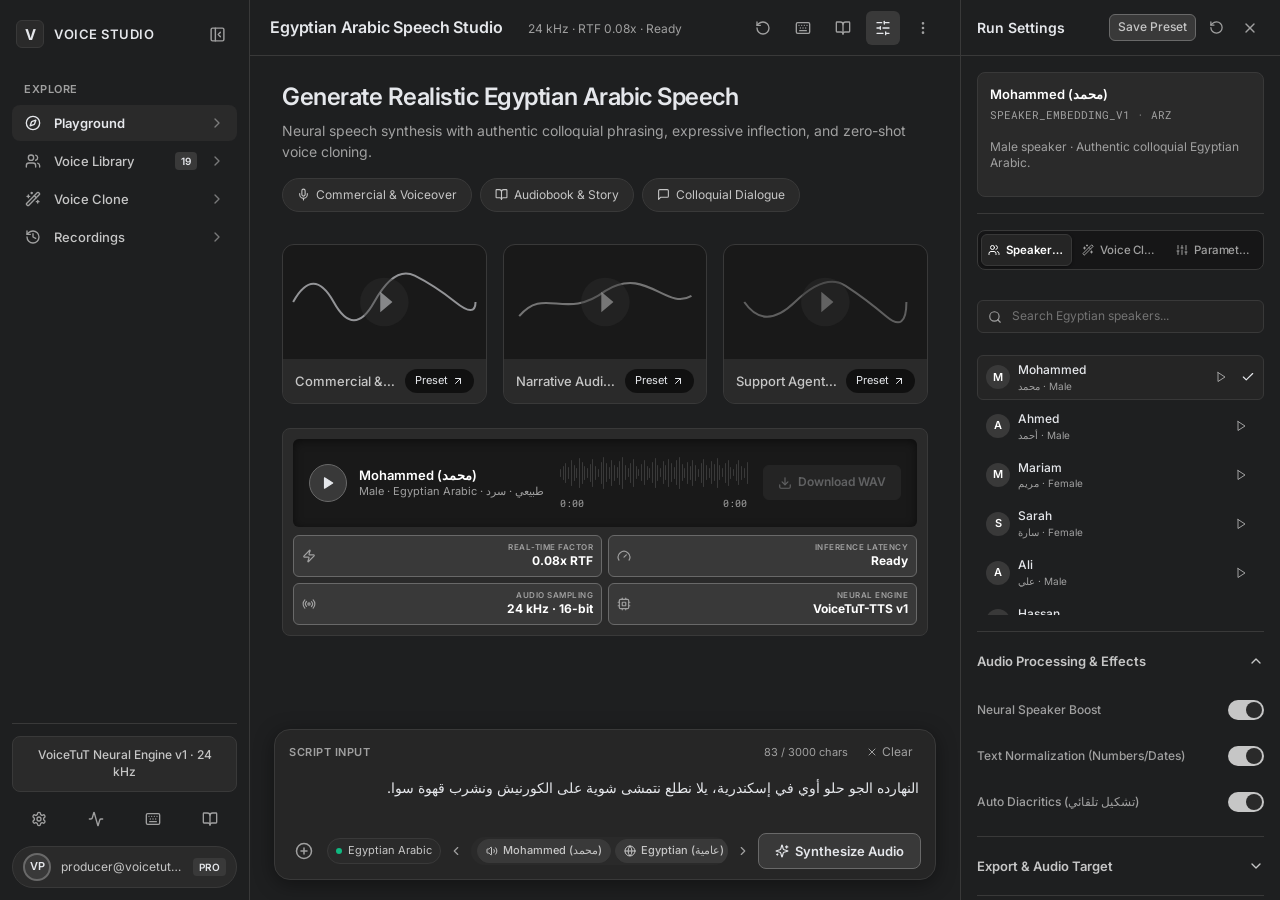
==== commit ce3aa727: "fix(ui): change generate button to rounded rectangle and style dark studio selection colors" ====
--- a/voicetut_tts/webui/index.html
+++ b/voicetut_tts/webui/index.html
@@ -15,8 +15,8 @@
         document.documentElement.setAttribute("data-theme", "dark");
       })();
     </script>
-    <script type="module" crossorigin src="./ui/index-Dxq226Lk.js"></script>
-    <link rel="stylesheet" crossorigin href="./ui/index-BSq1zVf-.css">
+    <script type="module" crossorigin src="./ui/index-CikvJC-r.js"></script>
+    <link rel="stylesheet" crossorigin href="./ui/index-BrautzfT.css">
   </head>
   <body>
     <div id="root"></div>
--- a/voicetut_tts/webui/ui/index-BrautzfT.css
+++ b/voicetut_tts/webui/ui/index-BrautzfT.css
@@ -0,0 +1 @@
+@font-face{font-family:Readex Pro Variable;font-style:normal;font-display:swap;font-weight:160 700;src:url(./readex-pro-arabic-wght-normal-DiwT_uOQ.woff2) format("woff2-variations");unicode-range:U+0600-06FF,U+0750-077F,U+0870-088E,U+0890-0891,U+0897-08E1,U+08E3-08FF,U+200C-200E,U+2010-2011,U+204F,U+2E41,U+FB50-FDFF,U+FE70-FE74,U+FE76-FEFC,U+102E0-102FB,U+10E60-10E7E,U+10EC2-10EC4,U+10EFC-10EFF,U+1EE00-1EE03,U+1EE05-1EE1F,U+1EE21-1EE22,U+1EE24,U+1EE27,U+1EE29-1EE32,U+1EE34-1EE37,U+1EE39,U+1EE3B,U+1EE42,U+1EE47,U+1EE49,U+1EE4B,U+1EE4D-1EE4F,U+1EE51-1EE52,U+1EE54,U+1EE57,U+1EE59,U+1EE5B,U+1EE5D,U+1EE5F,U+1EE61-1EE62,U+1EE64,U+1EE67-1EE6A,U+1EE6C-1EE72,U+1EE74-1EE77,U+1EE79-1EE7C,U+1EE7E,U+1EE80-1EE89,U+1EE8B-1EE9B,U+1EEA1-1EEA3,U+1EEA5-1EEA9,U+1EEAB-1EEBB,U+1EEF0-1EEF1}@font-face{font-family:Readex Pro Variable;font-style:normal;font-display:swap;font-weight:160 700;src:url(./readex-pro-vietnamese-wght-normal-Do5Nl5oc.woff2) format("woff2-variations");unicode-range:U+0102-0103,U+0110-0111,U+0128-0129,U+0168-0169,U+01A0-01A1,U+01AF-01B0,U+0300-0301,U+0303-0304,U+0308-0309,U+0323,U+0329,U+1EA0-1EF9,U+20AB}@font-face{font-family:Readex Pro Variable;font-style:normal;font-display:swap;font-weight:160 700;src:url(./readex-pro-latin-ext-wght-normal-CsYMu49W.woff2) format("woff2-variations");unicode-range:U+0100-02BA,U+02BD-02C5,U+02C7-02CC,U+02CE-02D7,U+02DD-02FF,U+0304,U+0308,U+0329,U+1D00-1DBF,U+1E00-1E9F,U+1EF2-1EFF,U+2020,U+20A0-20AB,U+20AD-20C0,U+2113,U+2C60-2C7F,U+A720-A7FF}@font-face{font-family:Readex Pro Variable;font-style:normal;font-display:swap;font-weight:160 700;src:url(./readex-pro-latin-wght-normal--ekFhJJC.woff2) format("woff2-variations");unicode-range:U+0000-00FF,U+0131,U+0152-0153,U+02BB-02BC,U+02C6,U+02DA,U+02DC,U+0304,U+0308,U+0329,U+2000-206F,U+20AC,U+2122,U+2191,U+2193,U+2212,U+2215,U+FEFF,U+FFFD}:root,:root[data-theme=dark],:root[data-theme=light]{--bg-app-canvas: #131314;--bg-surface-primary: #1E1F20;--bg-surface-elevated: #262626;--bg-surface-card: #2A2A2A;--bg-control-default: #393939;--bg-control-hover: #696969;--bg-interactive-subtle: rgba(255, 255, 255, .05);--bg-interactive-subtle-hover: rgba(255, 255, 255, .08);--bg-glass-overlay: rgba(255, 255, 255, .15);--bg-modal-backdrop: rgba(0, 0, 0, .65);--border-subtle: #393939;--border-interactive: #696969;--border-focus: hsl(0, 0%, 40%);--border-faint: rgba(255, 255, 255, .1);--text-primary: #E5E7EB;--text-primary-bright: #FFFFFF;--text-secondary: #C6C6C6;--text-muted: #A0A0A0;--text-faint: hsl(0, 0%, 45%);--text-disabled: rgba(255, 255, 255, .38);--text-on-accent: #2A2A2A;--shadow-modal: 0 16px 70px rgba(0, 0, 0, .65), 0 0 0 1px #393939;--shadow-dropdown: 0 10px 30px rgba(0, 0, 0, .6);--shadow-glass: 0 4px 15px rgba(0, 0, 0, .2);--shadow-inset-well: inset 0 2px 10px rgba(0, 0, 0, .5);--shadow-kbd: 0 2px 4px rgba(0, 0, 0, .3);--font-primary: "Inter", -apple-system, BlinkMacSystemFont, "Segoe UI", Roboto, sans-serif;--font-mono: "Roboto Mono", ui-monospace, SFMono-Regular, Menlo, monospace;--font: var(--font-primary);--bg: var(--bg-app-canvas);--surface: var(--bg-surface-primary);--surface-2: var(--bg-surface-elevated);--surface-3: var(--bg-surface-card);--border: var(--border-subtle);--border-strong: var(--border-interactive);--text: var(--text-primary);--text-2: var(--text-secondary);--muted: var(--text-muted);--accent: #E5E7EB;--accent-2: #C6C6C6;--accent-deep: #696969;--accent-soft: rgba(255, 255, 255, .08);--accent-ring: rgba(255, 255, 255, .2);--accent-text: #FFFFFF;--warn: #fdd663;--success: #81c995;--danger: #f28b82;--wave-idle: rgba(255, 255, 255, .08);--wave-muted: rgba(255, 255, 255, .18);--glass: var(--bg-glass-overlay);--shadow-sm: 0 1px 2px rgba(0, 0, 0, .35);--shadow-md: var(--shadow-dropdown);--shadow-lg: var(--shadow-modal);--shadow-accent: 0 8px 24px rgba(0, 0, 0, .5);color-scheme:dark}*,*:before,*:after{box-sizing:border-box}html{-webkit-text-size-adjust:100%}body{margin:0;width:100vw;height:100vh;overflow:hidden;background:var(--bg-app-canvas);color:var(--text-secondary);font-family:var(--font-primary);font-size:13px;line-height:1.4;-webkit-font-smoothing:antialiased}button,input,textarea,select{font:inherit;color:inherit}button{cursor:pointer;border:0;background:none;padding:0}button:disabled{cursor:not-allowed}a{color:inherit;text-decoration:none}:focus-visible{outline:1px solid var(--border-interactive);outline-offset:1px}::selection,*::selection,input::selection,textarea::selection{background:#393939;color:#fff}::-moz-selection,*::-moz-selection,input::-moz-selection,textarea::-moz-selection{background:#393939;color:#fff}.ltr{direction:ltr;unicode-bidi:isolate}.num{font-variant-numeric:tabular-nums}svg{flex-shrink:0}.ambient{position:fixed;top:0;right:0;bottom:0;left:0;pointer-events:none;z-index:0;overflow:hidden}.ambient i{position:absolute;border-radius:50%;filter:blur(80px)}.ambient i:nth-child(1){width:620px;height:620px;top:-260px;right:-120px;background:var(--blob-a);animation:drift 22s ease-in-out infinite alternate}.ambient i:nth-child(2){width:520px;height:520px;top:30vh;left:-220px;background:var(--blob-b);animation:drift 26s ease-in-out infinite alternate-reverse}@keyframes drift{to{transform:translate3d(60px,40px,0) scale(1.08)}}.grain{position:fixed;top:0;right:0;bottom:0;left:0;pointer-events:none;z-index:0;opacity:.025;background-image:url("data:image/svg+xml,%3Csvg xmlns='http://www.w3.org/2000/svg' width='160' height='160'%3E%3Cfilter id='n'%3E%3CfeTurbulence type='fractalNoise' baseFrequency='.9' numOctaves='3'/%3E%3C/filter%3E%3Crect width='100%25' height='100%25' filter='url(%23n)'/%3E%3C/svg%3E")}.shell{position:relative;z-index:1;max-width:1240px;margin:0 auto;padding:0 24px 48px}.topbar{position:sticky;top:0;z-index:30;width:100%;backdrop-filter:saturate(160%) blur(16px);-webkit-backdrop-filter:saturate(160%) blur(16px);background:var(--glass);border-bottom:1px solid var(--border);transition:background-color .35s,border-color .35s}.topbar-inner{max-width:1240px;margin:0 auto;padding:12px 24px;display:flex;align-items:center;gap:14px}.brand{display:flex;align-items:center;gap:12px;cursor:pointer}.wordmark{direction:ltr;font-size:20px;font-weight:700;letter-spacing:-.4px;white-space:nowrap}.wordmark span{margin-left:4px;font-weight:500;background:linear-gradient(90deg,var(--accent-deep),var(--accent-2));-webkit-background-clip:text;background-clip:text;color:transparent}.ver{font-size:11px;font-weight:600;padding:2px 8px;border-radius:99px;color:var(--accent);background:color-mix(in srgb,var(--accent) 13%,transparent);border:1px solid color-mix(in srgb,var(--accent) 30%,transparent);direction:ltr}.top-actions{margin-inline-start:auto;display:flex;align-items:center;gap:8px}.pill{display:inline-flex;align-items:center;gap:7px;height:34px;padding:0 12px;border-radius:99px;font-size:12.5px;color:var(--text-2);background:var(--surface);border:1px solid var(--border);white-space:nowrap}.dot{width:7px;height:7px;border-radius:50%;background:var(--muted)}.dot.on{background:var(--success);box-shadow:0 0 color-mix(in srgb,var(--success) 60%,transparent);animation:ping 2s ease-out infinite}.dot.warn{background:var(--accent)}.dot.off{background:var(--danger)}@keyframes ping{0%{box-shadow:0 0 color-mix(in srgb,var(--success) 55%,transparent)}80%,to{box-shadow:0 0 0 7px transparent}}.icon-btn{width:36px;height:36px;border-radius:12px;display:grid;place-items:center;color:var(--text-2);background:var(--surface);border:1px solid var(--border);transition:color .2s,border-color .2s,background .2s,transform .2s}.icon-btn:hover{color:var(--text);border-color:var(--border-strong);transform:translateY(-1px)}.icon-btn.sm{width:30px;height:30px;border-radius:10px}.icon-btn.ghost{background:transparent;border-color:transparent}.icon-btn.ghost:hover{background:var(--surface-3)}.theme-btn{overflow:hidden;position:relative}.hero{padding:26px 0 22px;text-align:center}.hero h1{margin:0 auto;font-size:clamp(26px,3.6vw,40px);line-height:1.2;font-weight:700;letter-spacing:-.5px;max-width:820px}.hero h1 .grad{background:linear-gradient(100deg,var(--accent-deep),var(--accent-2));-webkit-background-clip:text;background-clip:text;color:transparent}.layout{display:grid;grid-template-columns:minmax(0,1fr) 384px;gap:20px;align-items:start}.col{display:flex;flex-direction:column;gap:20px;min-width:0}.side{position:sticky;top:84px}.card{position:relative;background:var(--surface);border:1px solid var(--border);border-radius:22px;box-shadow:var(--shadow-md);transition:background-color .35s,border-color .35s}.card-head{display:flex;align-items:center;gap:10px;padding:16px 18px 0}.card-head h2{margin:0;font-size:15px;font-weight:600;display:flex;align-items:center;gap:8px}.card-head h2 svg{color:var(--accent)}.card-head .grow{flex:1}.section-label{font-size:12px;color:var(--muted);font-weight:500;margin:0 0 8px}.seg{position:relative;display:inline-flex;padding:4px;gap:2px;border-radius:14px;background:var(--surface-3);border:1px solid var(--border)}.seg.full{display:flex}.seg.full>button{flex:1}.seg>button{position:relative;z-index:1;display:inline-flex;align-items:center;justify-content:center;gap:7px;height:34px;padding:0 14px;border-radius:10px;font-size:13.5px;font-weight:500;color:var(--muted);white-space:nowrap;transition:color .2s}.seg>button:hover{color:var(--text)}.seg>button[aria-checked=true]{color:var(--text)}.seg .seg-thumb{position:absolute;top:0;right:0;bottom:0;left:0;z-index:-1;border-radius:10px;background:var(--surface);box-shadow:0 1px 2px #00000014,0 4px 12px #00000014,0 0 0 1px var(--border)}.seg.sm>button{height:28px;padding:0 11px;font-size:12.5px}.editor{overflow:hidden}.editor-top{display:flex;align-items:center;gap:10px;flex-wrap:wrap;padding:14px 14px 0}.editor-top .grow{flex:1}.marks{display:flex;align-items:center;gap:4px;flex-wrap:wrap;padding:10px 14px;margin:12px 14px 0;border-radius:16px;background:var(--surface-2);border:1px solid var(--border)}.marks-label{display:flex;align-items:center;gap:6px;font-size:12.5px;color:var(--muted);margin-inline-end:6px}.marks-label svg{color:var(--accent)}.mark{position:relative;min-width:38px;height:38px;padding:0 6px;border-radius:11px;font-family:var(--font);font-size:22px;line-height:1;color:var(--text);background:var(--surface);border:1px solid var(--border);transition:border-color .18s,background .18s,color .18s,box-shadow .18s}.mark:hover{border-color:var(--accent-ring);background:var(--accent-soft);color:var(--accent-text);box-shadow:0 6px 16px var(--accent-soft)}.mark .tip{position:absolute;bottom:calc(100% + 8px);left:50%;transform:translate(-50%) translateY(4px);padding:4px 9px;border-radius:8px;font-family:var(--font);font-size:11.5px;white-space:nowrap;color:var(--surface);background:var(--text);opacity:0;pointer-events:none;transition:opacity .15s,transform .15s}.mark:hover .tip{opacity:1;transform:translate(-50%) translateY(0)}.marks-sep{width:1px;height:22px;background:var(--border-strong);margin:0 4px}.mark.text{font-family:var(--font);font-size:12.5px;padding:0 11px;display:inline-flex;align-items:center;gap:6px;color:var(--text-2)}.textarea-wrap{position:relative;padding:6px 18px 0}.textarea{display:block;width:100%;min-height:190px;max-height:460px;resize:none;border:0;outline:0;background:transparent;padding:12px 2px;font-family:var(--font);font-size:21px;line-height:2.05;color:var(--text);caret-color:var(--accent)}.textarea::placeholder{color:var(--muted);opacity:.75}.norm-box{margin:4px 18px 0;padding:12px 14px;border-radius:14px;background:var(--surface-2);border:1px dashed var(--border-strong);overflow:hidden}.norm-box .section-label{display:flex;align-items:center;gap:6px;margin-bottom:4px}.norm-box p{margin:0;font-family:var(--font);font-size:17px;line-height:2;color:var(--text-2);word-break:break-word}.editor-foot{display:flex;align-items:center;gap:8px;flex-wrap:wrap;padding:12px 14px 14px;margin-top:8px;border-top:1px solid var(--border)}.editor-foot .grow{flex:1}.tool{display:inline-flex;align-items:center;gap:7px;height:34px;padding:0 12px;border-radius:11px;font-size:13px;color:var(--text-2);border:1px solid transparent;transition:background .18s,color .18s,border-color .18s}.tool:hover{background:var(--surface-3);color:var(--text)}.tool[aria-pressed=true]{color:var(--accent-text);background:var(--accent-soft);border-color:var(--accent-ring)}.counter{display:inline-flex;align-items:center;gap:8px;font-size:12px;color:var(--muted)}.counter.over{color:var(--danger)}.gen-bar{display:flex;align-items:center;gap:10px;flex-wrap:wrap;padding:14px}.gen-bar .grow{flex:1}.btn{position:relative;display:inline-flex;align-items:center;justify-content:center;gap:8px;height:42px;padding:0 18px;border-radius:13px;font-size:14px;font-weight:500;color:var(--text);background:var(--surface);border:1px solid var(--border-strong);transition:transform .18s,box-shadow .18s,border-color .18s,background .18s,opacity .18s;white-space:nowrap}.btn:hover:not(:disabled){border-color:var(--accent-ring);transform:translateY(-1px)}.btn:disabled{opacity:.55}.btn.sm{height:34px;padding:0 12px;font-size:13px;border-radius:11px}.btn.block{width:100%}.btn.danger{color:var(--danger)}.btn-primary{position:relative;overflow:hidden;display:inline-flex;align-items:center;justify-content:center;gap:10px;height:50px;min-width:190px;padding:0 26px;border-radius:15px;font-size:15.5px;font-weight:600;color:#fff;background:linear-gradient(110deg,var(--accent),var(--accent-2));box-shadow:var(--shadow-accent),0 0 0 1px #ffffff1f inset;transition:transform .2s,box-shadow .2s,filter .2s}.btn-primary:hover:not(:disabled){transform:translateY(-2px);filter:brightness(1.06);box-shadow:0 16px 36px var(--accent-ring),0 0 0 1px #ffffff29 inset}.btn-primary:active:not(:disabled){transform:translateY(0) scale(.985)}.btn-primary:disabled{filter:grayscale(.35) brightness(.85);opacity:.75}.btn-primary .shine{position:absolute;top:0;right:0;bottom:0;left:0;background:linear-gradient(110deg,transparent 30%,rgba(255,255,255,.35) 50%,transparent 70%);transform:translate(-120%);animation:shine 3.6s ease-in-out infinite;pointer-events:none}.btn-primary.busy .shine{animation-duration:1.1s}@keyframes shine{0%,55%{transform:translate(-120%)}to{transform:translate(120%)}}.kbd{font-family:ui-monospace,monospace;font-size:11px;padding:2px 6px;border-radius:6px;color:#ffffffd9;background:#ffffff29;direction:ltr}.spinner{width:18px;height:18px;border-radius:50%;border:2px solid rgba(255,255,255,.35);border-top-color:#fff;animation:spin .8s linear infinite}@keyframes spin{to{transform:rotate(360deg)}}.status{display:inline-flex;align-items:center;gap:7px;font-size:12.5px;color:var(--muted);padding:4px 11px;border-radius:99px;background:var(--surface-2);border:1px solid var(--border)}.status[data-s=busy] .dot{background:var(--accent);animation:pulse 1s ease-in-out infinite}.status[data-s=ready] .dot{background:var(--success)}.status[data-s=error] .dot{background:var(--danger)}@keyframes pulse{50%{opacity:.3;transform:scale(.75)}}.wave{position:relative;margin:14px 14px 0;height:148px;border-radius:18px;background:radial-gradient(120% 140% at 50% 0%,var(--accent-soft),transparent 60%),var(--surface-2);border:1px solid var(--border);overflow:hidden}.wave canvas{position:absolute;top:0;right:0;bottom:0;left:0;width:100%;height:100%}.wave.seekable canvas{cursor:pointer}.wave-msg{position:absolute;top:0;right:0;bottom:0;left:0;display:grid;place-items:center;pointer-events:none;font-size:13px;color:var(--muted)}.wave-msg span{padding:6px 14px;border-radius:99px;background:var(--glass);-webkit-backdrop-filter:blur(6px);backdrop-filter:blur(6px);border:1px solid var(--border)}.wave-tip{position:absolute;top:8px;padding:2px 8px;border-radius:7px;font-size:11.5px;color:var(--surface);background:var(--text);transform:translate(-50%);pointer-events:none;direction:ltr}.player{display:flex;align-items:center;gap:12px;padding:14px}.play{width:52px;height:52px;border-radius:50%;display:grid;place-items:center;color:#fff;background:linear-gradient(135deg,var(--accent),var(--accent-2));box-shadow:var(--shadow-accent);transition:transform .18s,box-shadow .18s,opacity .18s}.play:hover:not(:disabled){transform:scale(1.06)}.play:disabled{opacity:.4;box-shadow:none}.time{font-size:13px;color:var(--text-2);direction:ltr}.time .sep{color:var(--muted);margin:0 5px}.player .grow{flex:1;min-width:0}.now-voice{display:flex;align-items:center;gap:8px;font-size:12.5px;color:var(--muted);overflow:hidden;white-space:nowrap;text-overflow:ellipsis}.metrics{display:grid;grid-template-columns:repeat(4,minmax(0,1fr));gap:10px;padding:0 14px 14px}.metric{padding:12px 12px 10px;border-radius:15px;background:var(--surface-2);border:1px solid var(--border)}.metric dt{display:flex;align-items:center;gap:6px;font-size:11.5px;color:var(--muted)}.metric dd{margin:4px 0 0;font-size:20px;font-weight:600;letter-spacing:-.3px;direction:ltr;text-align:right}.metric dd small{font-size:11.5px;font-weight:400;color:var(--muted);margin-inline-start:3px}.history{border-top:1px solid var(--border);padding:12px 14px 14px}.history ol{list-style:none;margin:0;padding:0;display:flex;flex-direction:column;gap:6px}.history li button{width:100%;display:flex;align-items:center;gap:10px;padding:8px 10px;border-radius:12px;text-align:start;transition:background .18s}.history li button:hover,.history li button[aria-current=true]{background:var(--surface-3)}.history .h-ico{width:30px;height:30px;border-radius:9px;display:grid;place-items:center;color:var(--accent);background:var(--accent-soft)}.history .h-text{flex:1;min-width:0;font-size:13.5px;overflow:hidden;white-space:nowrap;text-overflow:ellipsis}.history .h-meta{font-size:11.5px;color:var(--muted);direction:ltr}.side-body{padding:14px;display:flex;flex-direction:column;gap:14px}.search{position:relative;display:flex;align-items:center}.search svg{position:absolute;inset-inline-start:12px;color:var(--muted);pointer-events:none}.search input{width:100%;height:40px;padding:0 38px 0 12px;border-radius:12px;border:1px solid var(--border);background:var(--surface-2);outline:none;font-size:13.5px;transition:border-color .2s,box-shadow .2s}.search input:focus{border-color:var(--accent-ring);box-shadow:0 0 0 4px var(--accent-soft)}.voices{display:grid;grid-template-columns:repeat(2,minmax(0,1fr));gap:8px;max-height:404px;overflow-y:auto;padding:2px;margin:-2px;scrollbar-width:thin}.voice{position:relative;display:flex;align-items:center;gap:10px;padding:9px 10px;border-radius:15px;text-align:start;background:var(--surface-2);border:1px solid var(--border);transition:border-color .2s,background .2s,transform .2s;cursor:pointer}.voice:hover{border-color:var(--border-strong);transform:translateY(-1px)}.voice[aria-selected=true]{background:var(--accent-soft);border-color:transparent}.voice .ring{position:absolute;top:-1px;right:-1px;bottom:-1px;left:-1px;border-radius:15px;border:1.5px solid var(--accent);box-shadow:0 0 0 4px var(--accent-soft);pointer-events:none}.avatar{position:relative;width:38px;height:38px;border-radius:12px;display:grid;place-items:center;font-size:15px;font-weight:600;color:#fff;flex-shrink:0}.avatar.male{background:linear-gradient(135deg,#1f5eff,#123fb8)}.avatar.female{background:linear-gradient(135deg,#f0628f,#c7306a)}.avatar.custom{background:linear-gradient(135deg,var(--accent-2),var(--accent))}.voice-main{flex:1;min-width:0;display:flex;flex-direction:column;line-height:1.3}.voice-main b{font-size:13.5px;font-weight:600;overflow:hidden;white-space:nowrap;text-overflow:ellipsis}.voice-main small{font-size:11px;color:var(--muted);overflow:hidden;white-space:nowrap;text-overflow:ellipsis}.voice-play{width:28px;height:28px;border-radius:9px;display:grid;place-items:center;color:var(--text-2);background:var(--surface);border:1px solid var(--border);flex-shrink:0;transition:color .18s,border-color .18s}.voice-play:hover{color:var(--accent);border-color:var(--accent-ring)}.eq{display:inline-flex;align-items:flex-end;gap:2px;height:12px}.eq i{width:2.5px;border-radius:2px;background:currentColor;animation:eq .9s ease-in-out infinite}.eq i:nth-child(2){animation-delay:-.3s}.eq i:nth-child(3){animation-delay:-.6s}@keyframes eq{0%,to{height:3px}50%{height:12px}}.voice-detail{padding:12px;border-radius:15px;background:var(--surface-2);border:1px solid var(--border)}.voice-detail .row{display:flex;align-items:center;gap:10px}.tags{display:flex;flex-wrap:wrap;gap:5px}.tag{font-size:11.5px;padding:2px 9px;border-radius:99px;color:var(--accent-text);background:var(--accent-soft)}.tag.g{color:var(--text-2);background:var(--surface-3)}.voice-detail p{margin:8px 0 0;font-size:13px;line-height:1.8;color:var(--text-2)}.empty-note{grid-column:1 / -1;text-align:center;font-size:13px;color:var(--muted);padding:22px 0}.drop{position:relative;display:flex;flex-direction:column;align-items:center;gap:8px;padding:22px 14px;border-radius:18px;text-align:center;cursor:pointer;background:var(--surface-2);border:1.5px dashed var(--border-strong);transition:border-color .2s,background .2s}.drop:hover,.drop.over{border-color:var(--accent);background:var(--accent-soft)}.drop .drop-ico{width:46px;height:46px;border-radius:14px;display:grid;place-items:center;color:var(--accent);background:var(--surface);border:1px solid var(--border);box-shadow:var(--shadow-sm)}.drop b{font-size:14px;font-weight:600}.drop small{font-size:12px;color:var(--muted)}.or{display:flex;align-items:center;gap:10px;font-size:12px;color:var(--muted)}.or:before,.or:after{content:"";flex:1;height:1px;background:var(--border)}.rec{display:flex;align-items:center;gap:12px;padding:10px;border-radius:16px;background:var(--surface-2);border:1px solid var(--border)}.rec-btn{position:relative;width:46px;height:46px;border-radius:50%;display:grid;place-items:center;color:#fff;background:var(--danger);box-shadow:0 8px 20px color-mix(in srgb,var(--danger) 35%,transparent);flex-shrink:0}.rec-btn.idle{color:var(--danger);background:color-mix(in srgb,var(--danger) 12%,transparent);box-shadow:none}.rec-meter{flex:1;display:flex;align-items:center;gap:2px;height:34px;overflow:hidden}.rec-meter i{flex:1;min-width:2px;border-radius:2px;background:var(--danger);opacity:.85}.rec-time{font-size:13px;color:var(--text-2);direction:ltr}.clip{display:flex;align-items:center;gap:10px;padding:10px;border-radius:16px;background:var(--accent-soft);border:1px solid var(--accent-ring)}.mini-wave{flex:1;height:30px;display:flex;align-items:center;gap:1.5px;min-width:0}.mini-wave i{flex:1;border-radius:2px;background:var(--accent);opacity:.65;min-height:2px}.field label{display:block;font-size:12.5px;color:var(--muted);margin-bottom:6px}.field textarea{width:100%;min-height:74px;padding:10px 12px;resize:vertical;border-radius:13px;border:1px solid var(--border);background:var(--surface-2);outline:none;font-size:14px;line-height:1.8;transition:border-color .2s,box-shadow .2s}.field textarea:focus{border-color:var(--accent-ring);box-shadow:0 0 0 4px var(--accent-soft)}.consent{display:flex;gap:8px;font-size:12px;color:var(--muted);line-height:1.7}.consent svg{color:var(--accent);margin-top:3px}.settings{display:flex;flex-direction:column;gap:18px}.slider-row .slider-head{display:flex;align-items:baseline;gap:8px;margin-bottom:9px}.slider-head span{font-size:13.5px;font-weight:500}.slider-head code{font-size:11px;color:var(--muted);font-family:ui-monospace,monospace;direction:ltr}.slider-head output{margin-inline-start:auto;font-size:12.5px;font-weight:600;color:var(--accent-text);background:var(--accent-soft);padding:1px 9px;border-radius:8px;direction:ltr}.slider{position:relative;height:22px;cursor:pointer;touch-action:none;direction:ltr}.slider .track{position:absolute;left:0;right:0;top:50%;height:6px;margin-top:-3px;border-radius:99px;background:var(--surface-3);overflow:hidden}.slider .fill{position:absolute;top:0;bottom:0;border-radius:99px;background:linear-gradient(90deg,var(--accent),var(--accent-2))}.slider .thumb{position:absolute;top:50%;width:20px;height:20px;margin:-10px 0 0 -10px;border-radius:50%;background:#fff;border:2px solid var(--accent);box-shadow:0 2px 8px #0000002e;transition:box-shadow .18s,transform .18s}.slider:hover .thumb,.slider:focus-visible .thumb,.slider.drag .thumb{box-shadow:0 0 0 7px var(--accent-soft),0 2px 8px #0000002e}.slider.drag .thumb{transform:scale(1.1)}.slider:focus-visible{outline:none}.slider-hint{margin-top:5px;display:flex;justify-content:space-between;font-size:11px;color:var(--muted);direction:ltr}.switch-row{display:flex;align-items:center;gap:12px;cursor:pointer}.switch-row .txt{flex:1;display:flex;flex-direction:column;line-height:1.4}.switch-row .txt b{font-size:13.5px;font-weight:500}.switch-row .txt small{font-size:11.5px;color:var(--muted)}.switch{position:relative;width:44px;height:26px;border-radius:99px;background:var(--surface-3);border:1px solid var(--border-strong);flex-shrink:0;transition:background .2s}.switch[aria-checked=true]{background:linear-gradient(90deg,var(--accent),var(--accent-2));border-color:transparent}.switch .knob{position:absolute;top:2px;width:20px;height:20px;border-radius:50%;background:#fff;box-shadow:0 1px 4px #00000040}.link{display:inline-flex;align-items:center;gap:5px;font-size:12.5px;color:var(--muted);transition:color .18s}.link:hover{color:var(--accent-text)}.guide{margin-top:30px}.guide-toggle{width:100%;display:flex;align-items:center;gap:12px;padding:14px 16px;border-radius:18px;text-align:start;color:var(--text);transition:border-color .2s}.guide-toggle:hover{border-color:var(--accent-ring)}.guide-toggle .t-ico{margin:0;width:32px;height:32px}.guide-title{flex:1;font-size:14.5px;font-weight:600}.guide-body{overflow:hidden}.guide-body .fix-grid{margin-top:14px}.fix-grid{display:grid;grid-template-columns:repeat(3,minmax(0,1fr));gap:14px}.fix{padding:18px;display:flex;flex-direction:column;gap:12px}.fix-words{display:flex;align-items:center;justify-content:center;gap:14px;padding:16px 10px;border-radius:16px;background:var(--surface-2);border:1px solid var(--border);font-family:var(--font);font-size:30px;line-height:1.6}.fix-words .from{color:var(--muted);text-decoration:line-through;text-decoration-color:color-mix(in srgb,var(--danger) 60%,transparent);text-decoration-thickness:2px}.fix-words .to{color:var(--text);background:linear-gradient(90deg,var(--accent),var(--accent-2));-webkit-background-clip:text;background-clip:text;color:transparent}.fix-words svg{color:var(--muted)}.fix h3{margin:0;font-size:14.5px;font-weight:600}.fix p{margin:0;font-size:13px;color:var(--muted);line-height:1.8}.fix p q{font-family:var(--font);font-size:15px;color:var(--text-2);quotes:"«" "»"}.tips{margin-top:14px;display:grid;grid-template-columns:repeat(4,minmax(0,1fr));gap:14px}.tip-card{padding:16px}.tip-card .t-ico{width:36px;height:36px;border-radius:11px;display:grid;place-items:center;color:var(--accent);background:var(--accent-soft);margin-bottom:10px}.tip-card h3{margin:0 0 4px;font-size:14px;font-weight:600}.tip-card p{margin:0;font-size:12.5px;color:var(--muted);line-height:1.8}.tip-card code{font-size:11.5px;padding:1px 6px;border-radius:6px;background:var(--surface-3);direction:ltr;unicode-bidi:isolate}.footer{margin-top:40px;padding-top:22px;border-top:1px solid var(--border);display:flex;align-items:center;justify-content:center;flex-wrap:wrap;gap:8px 18px;font-size:12.5px;color:var(--muted)}.footer a{transition:color .18s}.footer a:hover{color:var(--accent-text)}.toasts{position:fixed;bottom:22px;left:50%;transform:translate(-50%);z-index:100;display:flex;flex-direction:column;align-items:center;gap:8px;pointer-events:none;width:min(440px,calc(100vw - 32px))}.toast{pointer-events:auto;display:flex;align-items:center;gap:10px;width:100%;padding:11px 14px;border-radius:14px;font-size:13.5px;color:var(--text);background:var(--surface);border:1px solid var(--border-strong);box-shadow:var(--shadow-lg)}.toast.error svg{color:var(--danger)}.toast.ok svg{color:var(--success)}.toast.info svg{color:var(--accent)}@media(max-width:1080px){.layout{grid-template-columns:minmax(0,1fr)}.side{position:static}.voices{grid-template-columns:repeat(3,minmax(0,1fr));max-height:none}.tips{grid-template-columns:repeat(2,minmax(0,1fr))}}@media(max-width:760px){.fix-grid{grid-template-columns:minmax(0,1fr)}.metrics,.voices{grid-template-columns:repeat(2,minmax(0,1fr))}}@media(max-width:560px){.shell{padding:0 16px 36px}.topbar-inner{padding:10px 16px}.pill.device span.lbl{display:none}.top-actions{gap:6px}.hero{padding:22px 0 18px}.textarea{font-size:19px;min-height:160px}.gen-bar .btn-primary{width:100%}.gen-bar .seg{flex:1}.gen-bar .seg>button{flex:1}.tips{grid-template-columns:minmax(0,1fr)}.tool .lbl{display:none}.wave{height:120px}}@media(prefers-reduced-motion:reduce){*,*:before,*:after{animation-duration:.01ms!important;animation-iteration-count:1!important;transition-duration:.01ms!important}}.fix .btn{max-width:100%}.try-text{overflow:hidden;text-overflow:ellipsis;font-family:var(--font);font-size:14px}.agent-app-shell{display:flex;width:100vw;height:100vh;overflow:hidden;position:relative;background:var(--bg);color:var(--text)}.agent-sidebar{width:360px;min-width:360px;max-width:360px;height:100vh;background:var(--surface);border-inline-end:1px solid var(--border);display:flex;flex-direction:column;z-index:40;transition:margin-inline-start .32s cubic-bezier(.16,1,.3,1),transform .32s cubic-bezier(.16,1,.3,1);box-shadow:var(--shadow-sm);position:relative}.agent-sidebar.collapsed{margin-inline-start:-360px}.sidebar-header{padding:16px 18px;display:flex;align-items:center;justify-content:space-between;border-bottom:1px solid var(--border);min-height:60px}.brand-logo{width:32px;height:32px;border-radius:9px;background:linear-gradient(135deg,var(--accent),var(--accent-deep));color:#fff;display:flex;align-items:center;justify-content:center;font-weight:800;font-size:13px;letter-spacing:-.5px;box-shadow:0 3px 10px var(--accent-ring)}.brand-text{display:flex;align-items:center;gap:8px}.agent-badge{font-size:9px;font-weight:700;padding:2px 6px;border-radius:6px;background:var(--accent-soft);color:var(--accent-text);border:1px solid var(--accent-ring);letter-spacing:.5px}.sidebar-new-action{padding:14px 16px 6px}.new-chat-btn{width:100%;height:42px;border-radius:12px;border:1px dashed var(--border-strong);background:var(--surface-2);color:var(--text);font-weight:600;font-size:14px;display:flex;align-items:center;justify-content:center;gap:8px;cursor:pointer;transition:all .2s ease}.new-chat-btn:hover{background:var(--accent-soft);border-color:var(--accent);color:var(--accent-text);transform:translateY(-1px)}.sidebar-tabs{padding:10px 16px;border-bottom:1px solid var(--border)}.sidebar-content{flex:1;overflow-y:auto;overflow-x:hidden;padding:14px 16px;display:flex;flex-direction:column;gap:14px}.sidebar-content .card{box-shadow:none;border:1px solid var(--border);background:var(--surface-2);border-radius:16px}.sidebar-content .card-head{padding:12px 14px 0}.sidebar-content .side-body{padding:14px}.sidebar-footer{padding:12px 16px;border-top:1px solid var(--border);display:flex;align-items:center;justify-content:space-between;background:var(--surface-2);min-height:52px}.footer-actions{display:flex;align-items:center;gap:6px}.history-tab-pane{display:flex;flex-direction:column;gap:8px}.empty-history-note{text-align:center;padding:36px 12px;color:var(--muted);display:flex;flex-direction:column;align-items:center;gap:8px}.empty-history-note p{margin:0;font-weight:600;color:var(--text-2);font-size:14px}.history-list{list-style:none;padding:0;margin:0;display:flex;flex-direction:column;gap:8px}.history-card{width:100%;text-align:inherit;padding:12px;background:var(--surface-2);border:1px solid var(--border);border-radius:12px;display:flex;flex-direction:column;gap:6px;transition:all .2s ease;cursor:pointer}.history-card:hover{border-color:var(--accent);background:var(--surface);box-shadow:var(--shadow-sm)}.history-card.active{border-color:var(--accent);background:var(--accent-soft)}.history-card .h-top{display:flex;align-items:center;justify-content:space-between;font-size:12px}.history-card .h-voice-tag{font-weight:600;color:var(--accent-text)}.history-card .h-time{color:var(--muted);font-size:11px}.history-card .h-text-preview{font-size:13px;color:var(--text);line-height:1.4;overflow:hidden;text-overflow:ellipsis;display:-webkit-box;-webkit-line-clamp:2;-webkit-box-orient:vertical}.agent-canvas-area{flex:1;height:100vh;display:flex;flex-direction:column;position:relative;overflow:hidden;min-width:0}.agent-topbar{height:60px;min-height:60px;border-bottom:1px solid var(--border);display:flex;align-items:center;justify-content:space-between;padding:0 20px;background:var(--glass);backdrop-filter:blur(14px);-webkit-backdrop-filter:blur(14px);z-index:20}.topbar-start,.topbar-end{display:flex;align-items:center;gap:10px}.top-voice-chip{display:inline-flex;align-items:center;gap:8px;padding:6px 12px;border-radius:99px;background:var(--surface-2);border:1px solid var(--border);font-size:13px;cursor:pointer;transition:all .2s ease}.top-voice-chip:hover{border-color:var(--accent);background:var(--accent-soft)}.top-voice-chip .chip-icon{color:var(--accent);display:flex;align-items:center}.top-voice-chip .chip-badge{font-size:10px;padding:1px 6px;border-radius:99px;background:var(--surface-3);color:var(--muted)}.new-btn-top{border-radius:10px}.agent-scroll-viewport{flex:1;overflow-y:auto;overflow-x:hidden;padding:24px 20px 240px;display:flex;flex-direction:column;scroll-behavior:smooth}.agent-hero-empty{max-width:760px;margin:auto;text-align:center;padding:30px 16px 20px;display:flex;flex-direction:column;align-items:center}.hero-badge-icon{width:58px;height:58px;border-radius:18px;background:linear-gradient(135deg,var(--accent),var(--accent-2));color:#fff;display:flex;align-items:center;justify-content:center;margin-bottom:18px;box-shadow:var(--shadow-accent)}.agent-hero-empty h1{font-size:32px;font-weight:800;margin:0 0 10px;letter-spacing:-.6px}.hero-subtitle{font-size:16px;color:var(--muted);max-width:560px;margin:0 auto 30px;line-height:1.6}.hero-suggestions-grid{display:grid;grid-template-columns:repeat(2,minmax(0,1fr));gap:14px;width:100%}.suggestion-card{text-align:inherit;background:var(--surface);border:1px solid var(--border);border-radius:16px;padding:16px;display:flex;flex-direction:column;gap:8px;cursor:pointer;transition:all .22s ease;box-shadow:var(--shadow-sm)}.suggestion-card:hover{border-color:var(--accent);box-shadow:var(--shadow-md);transform:translateY(-2px);background:var(--surface-2)}.sug-head{display:flex;align-items:center;justify-content:space-between}.sug-title{font-size:13px;font-weight:600;color:var(--text-2)}.sug-badge{font-size:10px;padding:2px 7px;border-radius:99px;background:var(--surface-3);color:var(--muted);font-weight:600}.sug-text{margin:0;font-size:14px;color:var(--text);line-height:1.5}.agent-messages-stream{max-width:840px;width:100%;margin:0 auto;display:flex;flex-direction:column;gap:24px}.msg-row{display:flex;gap:14px;align-items:flex-start;width:100%}.msg-avatar{width:36px;height:36px;border-radius:10px;display:flex;align-items:center;justify-content:center;flex-shrink:0}.user-avatar{background:var(--surface-3);color:var(--text-2)}.agent-avatar{background:linear-gradient(135deg,var(--accent),var(--accent-deep));color:#fff;box-shadow:var(--shadow-accent)}.user-row{flex-direction:row-reverse}.user-bubble{max-width:80%;background:var(--surface-2);border:1px solid var(--border);border-radius:20px 20px 4px;padding:14px 18px;display:flex;flex-direction:column;gap:6px;box-shadow:var(--shadow-sm)}.user-bubble-content{font-size:15px;line-height:1.6;color:var(--text);word-break:break-word}.msg-bubble-meta{display:flex;align-items:center;gap:8px;font-size:11px;color:var(--muted);justify-content:flex-end}.meta-tag{background:var(--surface-3);padding:1px 6px;border-radius:4px;font-weight:600}.agent-card{flex:1;background:var(--surface);border:1px solid var(--border);border-radius:20px;padding:18px;box-shadow:var(--shadow-md);display:flex;flex-direction:column;gap:14px;transition:border-color .25s,box-shadow .25s}.msg-row.agent-row.active .agent-card{border-color:color-mix(in srgb,var(--accent) 35%,transparent)}.agent-card-header{display:flex;align-items:center;justify-content:space-between}.agent-card-title{display:flex;align-items:center;gap:10px}.agent-voice-tag{font-size:12px;padding:2px 8px;border-radius:99px;background:var(--accent-soft);color:var(--accent-text);font-weight:500}.status-pill{display:inline-flex;align-items:center;gap:6px;font-size:12px;padding:3px 10px;border-radius:99px;font-weight:500}.status-pill.busy{background:color-mix(in srgb,var(--warn) 15%,transparent);color:var(--warn)}.status-pill.ready{background:color-mix(in srgb,var(--success) 14%,transparent);color:var(--success)}.status-pill.error{background:color-mix(in srgb,var(--danger) 14%,transparent);color:var(--danger)}.agent-wave-container{border-radius:14px;overflow:hidden;background:var(--surface-2);border:1px solid var(--border)}.agent-player-bar{display:flex;align-items:center;gap:12px;padding:6px 4px}.play-btn-circle{width:40px;height:40px;border-radius:50%;background:var(--accent);color:#fff;display:flex;align-items:center;justify-content:center;box-shadow:var(--shadow-accent);cursor:pointer;flex-shrink:0;transition:transform .15s,background-color .2s}.play-btn-circle:hover{background:var(--accent-deep);transform:scale(1.05)}.icon-action-btn{width:32px;height:32px;border-radius:8px;display:flex;align-items:center;justify-content:center;color:var(--muted);cursor:pointer;transition:all .15s}.icon-action-btn:hover{background:var(--surface-3);color:var(--text)}.agent-metrics-grid{display:grid;grid-template-columns:repeat(4,minmax(0,1fr));gap:8px;padding-top:6px;border-top:1px solid var(--border)}.metric-chip{display:flex;align-items:center;gap:6px;font-size:11px;color:var(--muted);background:var(--surface-2);padding:6px 10px;border-radius:8px}.metric-chip b{color:var(--text);font-weight:600;margin-inline-start:auto}.agent-prompt-wrapper{position:absolute;bottom:0;left:0;right:0;padding:0 20px 18px;pointer-events:none;z-index:25}.agent-prompt-box{max-width:840px;margin:0 auto;pointer-events:auto;background:var(--surface);border:1px solid var(--border-strong);border-radius:22px;box-shadow:var(--shadow-lg);backdrop-filter:blur(20px);-webkit-backdrop-filter:blur(20px);overflow:hidden;display:flex;flex-direction:column;transition:border-color .2s,box-shadow .2s}.agent-prompt-box:focus-within{border-color:var(--accent);box-shadow:0 0 0 3px var(--accent-ring),var(--shadow-lg)}.prompt-marks-bar{display:flex;align-items:center;gap:10px;padding:8px 14px;background:var(--surface-2);border-bottom:1px solid var(--border);overflow-x:auto}.prompt-marks-bar .marks-label{font-size:12px;font-weight:600;color:var(--muted);display:flex;align-items:center;gap:4px}.prompt-marks-bar .marks-items{display:flex;align-items:center;gap:6px}.mark-mini{padding:3px 8px;border-radius:6px;background:var(--surface);border:1px solid var(--border);font-size:15px;font-family:var(--font);cursor:pointer;transition:all .15s}.mark-mini:hover{background:var(--accent-soft);border-color:var(--accent);color:var(--accent-text)}.mark-mini.text-btn{font-size:12px;display:flex;align-items:center;gap:4px;padding:4px 8px}.prompt-input-row{padding:4px 14px 2px}.prompt-textarea{width:100%;border:none;outline:none;background:transparent;color:var(--text);font-family:var(--font);font-size:16px;line-height:1.5;resize:none;min-height:52px;max-height:220px;overflow-y:auto}.prompt-textarea::placeholder{color:var(--muted);opacity:.75}.prompt-norm-preview{margin:0 14px 8px;padding:8px 12px;background:var(--surface-2);border:1px solid var(--border);border-radius:10px;font-size:13px}.prompt-norm-preview p{margin:4px 0 0;color:var(--text-2)}.prompt-controls-row{display:flex;align-items:center;justify-content:space-between;padding:8px 14px 12px;gap:8px;flex-wrap:wrap;border-top:1px solid color-mix(in srgb,var(--border) 50%,transparent)}.controls-group-start,.controls-group-end{display:flex;align-items:center;gap:8px}.tool-icon-btn{width:32px;height:32px;border-radius:8px;display:flex;align-items:center;justify-content:center;color:var(--muted);cursor:pointer;transition:all .15s}.tool-icon-btn:hover,.tool-icon-btn.active{background:var(--accent-soft);color:var(--accent-text)}.prompt-submit-btn{width:36px;height:36px;border-radius:10px;background:var(--accent);color:#fff;display:flex;align-items:center;justify-content:center;cursor:pointer;transition:all .15s;box-shadow:0 2px 8px var(--accent-ring);flex-shrink:0}.prompt-submit-btn:hover:not(:disabled){background:var(--accent-deep);transform:scale(1.04)}.prompt-submit-btn:disabled{opacity:.45;cursor:not-allowed}.prompt-submit-btn.busy{background:var(--surface-3);color:var(--accent)}.stop-action-btn{background:color-mix(in srgb,var(--danger) 15%,transparent);color:var(--danger);border:1px solid color-mix(in srgb,var(--danger) 30%,transparent)}.prompt-disclaimer{font-size:11px;color:var(--muted);text-align:center;margin-top:6px;pointer-events:auto}.prompt-disclaimer kbd{font-family:inherit;font-size:10px;padding:1px 4px;border-radius:4px;background:var(--surface-3);border:1px solid var(--border)}@media(max-width:1024px){.agent-sidebar{position:fixed;top:0;right:0;bottom:0;width:340px;min-width:340px;transform:translate(100%);margin-inline-start:0!important}.agent-sidebar.open{transform:translate(0)}.agent-sidebar.collapsed{transform:translate(100%)}.sidebar-backdrop{position:fixed;top:0;right:0;bottom:0;left:0;background:#00000073;backdrop-filter:blur(4px);-webkit-backdrop-filter:blur(4px);z-index:39}}@media(max-width:760px){.hero-suggestions-grid{grid-template-columns:1fr}.agent-metrics-grid{grid-template-columns:repeat(2,minmax(0,1fr))}.prompt-controls-row{gap:6px}.agent-scroll-viewport{padding:16px 14px 230px}.agent-prompt-wrapper{padding:0 12px 14px}.top-device{display:none}}.google-studio-layout{display:flex;width:100vw;height:100vh;overflow:hidden;background:var(--bg);color:var(--text);position:relative}.studio-left-nav{width:240px;min-width:240px;max-width:240px;height:100vh;background:var(--bg);border-inline-end:1px solid var(--border);display:flex;flex-direction:column;z-index:30;transition:width .22s ease,min-width .22s ease,max-width .22s ease}.studio-left-nav.collapsed{width:64px;min-width:64px;max-width:64px}.left-nav-top{height:52px;padding:0 14px;display:flex;align-items:center;gap:10px;border-bottom:1px solid var(--border)}.icon-btn-ghost{width:34px;height:34px;border-radius:8px;display:flex;align-items:center;justify-content:center;color:var(--muted);cursor:pointer;transition:all .15s;background:transparent;border:none}.icon-btn-ghost:hover{background:var(--surface-2);color:var(--text)}.icon-btn-ghost.sm{width:28px;height:28px}.studio-brand{display:flex;align-items:center;gap:8px;cursor:pointer}.brand-logo-gemini{width:26px;height:26px;border-radius:7px;background:linear-gradient(135deg,#4285f4,#9b51e0,#ea4335);color:#fff;display:flex;align-items:center;justify-content:center}.brand-title{font-size:15px;font-weight:700;letter-spacing:-.3px;color:var(--text)}.brand-title span{font-weight:400;color:var(--muted)}.left-nav-scroll{flex:1;overflow-y:auto;padding:12px 8px;display:flex;flex-direction:column;gap:16px}.nav-section{display:flex;flex-direction:column;gap:3px}.nav-section-title{font-size:11px;font-weight:600;color:var(--muted);padding:4px 12px;letter-spacing:.6px}.nav-item{display:flex;align-items:center;gap:12px;padding:9px 12px;border-radius:99px;font-size:13.5px;font-weight:500;color:var(--text-2);background:transparent;border:none;cursor:pointer;transition:all .14s ease;width:100%;text-align:inherit}.nav-item:hover{background:var(--surface);color:var(--text)}.nav-item.active{background:var(--surface-2);color:var(--text);font-weight:600}.nav-badge{margin-inline-start:auto;font-size:11px;padding:1px 7px;border-radius:99px;background:var(--surface-3);color:var(--accent);font-weight:600}.nav-badge-subtle{margin-inline-start:auto;font-size:11px;color:var(--muted)}.ext-icon{margin-inline-start:auto;color:var(--muted)}.nav-item.new-app-btn{color:var(--accent);font-weight:600}.left-nav-footer{border-top:1px solid var(--border);padding:10px 12px;display:flex;align-items:center;justify-content:space-between}.profile-pill{display:flex;align-items:center;gap:8px;cursor:pointer}.profile-avatar{width:28px;height:28px;border-radius:50%;background:linear-gradient(135deg,#1a73e8,#4285f4);color:#fff;display:flex;align-items:center;justify-content:center;font-size:10px;font-weight:700}.profile-info{display:flex;align-items:center;gap:6px}.profile-name{font-size:12px;font-weight:500;color:var(--text-2)}.pro-badge{font-size:9px;font-weight:700;padding:1px 5px;border-radius:4px;background:var(--surface-3);border:1px solid var(--border);color:var(--accent)}.studio-center-stage{flex:1;height:100vh;display:flex;flex-direction:column;position:relative;overflow:hidden;background:var(--bg)}.playground-topbar{height:52px;min-height:52px;border-bottom:1px solid var(--border);display:flex;align-items:center;justify-content:space-between;padding:0 20px;background:var(--bg);z-index:10}.topbar-breadcrumb{display:flex;align-items:center;gap:8px;font-size:13.5px}.nav-expand-trigger{margin-inline-end:4px}.crumb-main{font-weight:600;color:var(--text)}.crumb-sep,.crumb-sub{color:var(--muted)}.topbar-actions{display:flex;align-items:center;gap:8px}.btn-studio-action{display:inline-flex;align-items:center;gap:6px;padding:6px 12px;border-radius:8px;font-size:12.5px;font-weight:500;background:var(--surface);border:1px solid var(--border);color:var(--text-2);cursor:pointer;transition:all .15s ease}.btn-studio-action:hover{background:var(--surface-2);color:var(--text);border-color:var(--border-strong)}.btn-studio-action.run-settings-trigger.active{background:var(--surface-3);color:var(--accent);border-color:var(--accent)}.studio-canvas-scroll{flex:1;overflow-y:auto;overflow-x:hidden;padding:24px 28px 200px;display:flex;flex-direction:column}.studio-hero-section{max-width:800px;margin:40px auto 20px;display:flex;flex-direction:column;gap:24px}.studio-hero-title h2{font-size:28px;font-weight:700;margin:0 0 10px;color:var(--text);letter-spacing:-.4px}.studio-hero-title p{font-size:14.5px;color:var(--muted);line-height:1.6;margin:0}.studio-prompts-section{display:flex;flex-direction:column;gap:12px}.prompts-title{font-size:13px;font-weight:600;color:var(--muted)}.prompts-list{display:flex;flex-direction:column;gap:8px}.prompt-try-card{display:flex;align-items:flex-start;gap:10px;padding:12px 16px;border-radius:12px;background:var(--surface);border:1px solid var(--border);color:var(--text);cursor:pointer;text-align:inherit;transition:all .15s ease}.prompt-try-card:hover{background:var(--surface-2);border-color:var(--accent);transform:translate(-2px)}.prompt-bullet{color:var(--accent);font-size:18px;line-height:1.2}.prompt-txt{font-size:14px;line-height:1.5;color:var(--text-2)}.prompt-try-card:hover .prompt-txt{color:var(--text)}.studio-history-view{max-width:840px;margin:20px auto;width:100%;display:flex;flex-direction:column;gap:20px;padding:0 20px 200px}.studio-history-head{display:flex;flex-direction:column;gap:4px}.history-head-title{display:flex;align-items:center;gap:8px;color:var(--text)}.history-head-title h2{font-size:20px;font-weight:700;margin:0}.studio-history-head p{font-size:13px;color:var(--muted);margin:0}.empty-history-box{text-align:center;padding:60px 20px;border:1px dashed var(--border);border-radius:16px;color:var(--muted);display:flex;flex-direction:column;align-items:center;gap:10px}.empty-history-box p{font-size:15px;font-weight:600;color:var(--text-2);margin:0}.history-cards-grid{display:flex;flex-direction:column;gap:10px}.history-card-item{background:var(--surface);border:1px solid var(--border);border-radius:14px;padding:14px 16px;cursor:pointer;display:flex;flex-direction:column;gap:8px;transition:all .18s ease}.history-card-item:hover,.history-card-item.active{border-color:var(--accent);background:var(--surface-2);transform:translateY(-1px)}.history-card-item .card-top{display:flex;align-items:center;justify-content:space-between}.history-card-item .voice-badge{font-size:12px;font-weight:600;color:var(--accent-text);background:var(--accent-soft);padding:2px 8px;border-radius:6px}.history-card-item .dur{font-size:12px;color:var(--muted)}.history-card-item .card-text{font-size:14px;color:var(--text);margin:0;line-height:1.5}.studio-inspector{width:340px;min-width:340px;max-width:340px;height:100vh;background:var(--bg);border-inline-start:1px solid var(--border);display:flex;flex-direction:column;z-index:25}.inspector-head{height:52px;padding:0 16px;display:flex;align-items:center;justify-content:space-between;border-bottom:1px solid var(--border)}.inspector-title{display:flex;align-items:center;gap:8px;font-size:13px;font-weight:600;color:var(--text)}.inspector-actions{display:flex;align-items:center;gap:6px}.btn-studio-code{display:inline-flex;align-items:center;gap:6px;font-size:12px;font-weight:500;padding:4px 10px;border-radius:6px;background:var(--surface);border:1px solid var(--border);color:var(--text-2);cursor:pointer;transition:all .15s}.btn-studio-code:hover{background:var(--surface-2);color:var(--text)}.inspector-scroll{flex:1;overflow-y:auto;padding:16px;display:flex;flex-direction:column;gap:18px}.studio-card.model-card{background:var(--surface);border:1px solid var(--border);border-radius:12px;padding:14px;display:flex;flex-direction:column;gap:6px}.model-card-top{display:flex;align-items:center;justify-content:space-between}.model-name{font-size:14px;font-weight:700;color:var(--text)}.model-badge{font-size:10px;padding:1px 6px;border-radius:99px;background:var(--surface-3);color:var(--accent);font-weight:600}.model-desc{font-size:12px;line-height:1.5;color:var(--muted);margin:0}.model-meta{display:flex;align-items:center;justify-content:space-between;margin-top:6px;font-size:11px}.voice-preview-box{background:var(--surface);border:1px solid var(--border);border-radius:12px;padding:10px 12px;display:flex;align-items:center;gap:10px;cursor:pointer;transition:all .15s ease}.voice-preview-box:hover{border-color:var(--accent);background:var(--surface-2)}.voice-icon-avatar{width:32px;height:32px;border-radius:8px;background:var(--accent-soft);color:var(--accent);display:flex;align-items:center;justify-content:center;flex-shrink:0}.voice-meta{flex:1;display:flex;flex-direction:column;line-height:1.3}.voice-meta b{font-size:13.5px}.voice-meta small{font-size:11.5px;color:var(--muted)}.voice-pill-type{font-size:11px;padding:2px 7px;border-radius:99px;background:var(--surface-3);color:var(--text-2);font-weight:500}.inspector-section{display:flex;flex-direction:column;gap:10px}.section-header{display:flex;align-items:center;justify-content:space-between;font-size:12.5px;font-weight:600;color:var(--muted)}.section-link-action{font-size:12px;color:var(--accent);background:transparent;border:none;cursor:pointer;padding:0}.section-link-action:hover{text-decoration:underline}.btn-studio-reset{width:100%;padding:8px;border-radius:8px;background:transparent;border:1px solid var(--border);color:var(--muted);font-size:12px;display:flex;align-items:center;justify-content:center;gap:6px;cursor:pointer;transition:all .15s}.btn-studio-reset:hover:not(:disabled){background:var(--surface);color:var(--text);border-color:var(--border-strong)}.btn-studio-reset:disabled{opacity:.4;cursor:not-allowed}.studio-prompt-container{position:absolute;bottom:0;left:0;right:0;padding:0 32px 20px;pointer-events:none;z-index:20}.studio-prompt-box{max-width:900px;margin:0 auto;pointer-events:auto;background:var(--surface);border:1px solid var(--border-strong);border-radius:20px;box-shadow:var(--shadow-lg);overflow:hidden;display:flex;flex-direction:column;transition:border-color .18s,box-shadow .18s}.studio-prompt-box:focus-within{border-color:var(--accent);box-shadow:0 0 0 2px var(--accent-ring),var(--shadow-lg)}.studio-marks-bar{display:flex;align-items:center;gap:10px;padding:8px 14px;background:var(--surface-2);border-bottom:1px solid var(--border)}.marks-lead{font-size:12px;font-weight:600;color:var(--muted);display:flex;align-items:center;gap:4px}.marks-scroll-row{display:flex;align-items:center;gap:6px;overflow-x:auto}.mark-chip{padding:2px 7px;border-radius:6px;background:var(--surface);border:1px solid var(--border);font-size:15px;font-family:var(--font);cursor:pointer}.mark-chip:hover{background:var(--accent-soft);border-color:var(--accent);color:var(--accent-text)}.mark-chip.erase-chip{font-size:12px;display:flex;align-items:center;gap:4px;padding:3px 8px}.marks-divider{width:1px;height:14px;background:var(--border);margin:0 4px}.studio-textarea-row{padding:4px 14px 2px}.studio-textarea{width:100%;border:none;outline:none;background:transparent;color:var(--text);font-family:var(--font);font-size:15px;line-height:1.5;resize:none;min-height:48px;max-height:200px;overflow-y:auto}.studio-norm-box{margin:0 14px 8px;padding:8px 12px;background:var(--surface-2);border:1px solid var(--border);border-radius:10px;font-size:13px}.norm-label{font-size:11px;font-weight:600;color:var(--muted);display:flex;align-items:center;gap:6px}.studio-prompt-bottom{display:flex;align-items:center;justify-content:space-between;padding:8px 14px 10px;gap:8px;flex-wrap:wrap;border-top:1px solid rgba(255,255,255,.04)}.bottom-tools-left,.bottom-tools-right{display:flex;align-items:center;gap:8px}.studio-tool-pill{display:inline-flex;align-items:center;gap:6px;padding:4px 10px;border-radius:99px;font-size:12px;font-weight:500;background:var(--surface-2);border:1px solid var(--border);color:var(--text-2);cursor:pointer;transition:all .15s ease}.studio-tool-pill:hover,.studio-tool-pill.active{background:var(--accent-soft);border-color:var(--accent);color:var(--accent-text)}.studio-icon-tool{width:32px;height:32px;border-radius:8px;display:flex;align-items:center;justify-content:center;color:var(--muted);background:transparent;border:none;cursor:pointer;transition:all .15s}.studio-icon-tool:hover,.studio-icon-tool.active{background:var(--surface-2);color:var(--text)}.char-count-studio{font-size:11px;color:var(--muted)}.studio-run-btn{display:inline-flex;align-items:center;gap:6px;padding:6px 14px;border-radius:99px;background:var(--accent);color:#131314;font-weight:600;font-size:13px;cursor:pointer;border:none;transition:all .15s ease;box-shadow:0 2px 8px var(--accent-ring)}.studio-run-btn:hover:not(:disabled){filter:brightness(1.1);transform:translateY(-1px)}.studio-run-btn:disabled{opacity:.45;cursor:not-allowed}.studio-run-btn.busy{background:var(--surface-3);color:var(--accent)}.studio-stop-btn{display:inline-flex;align-items:center;gap:6px;padding:6px 14px;border-radius:99px;background:color-mix(in srgb,var(--danger) 16%,transparent);color:var(--danger);border:1px solid color-mix(in srgb,var(--danger) 30%,transparent);font-size:12px;font-weight:600;cursor:pointer}.studio-modal-backdrop{position:fixed;top:0;right:0;bottom:0;left:0;background:#000000a6;backdrop-filter:blur(8px);-webkit-backdrop-filter:blur(8px);display:flex;align-items:center;justify-content:center;z-index:60;padding:20px}.studio-modal-box{width:100%;max-width:580px;max-height:85vh;background:var(--surface);border:1px solid var(--border-strong);border-radius:20px;box-shadow:var(--shadow-lg);display:flex;flex-direction:column;overflow:hidden}.studio-modal-head{padding:16px 20px;border-bottom:1px solid var(--border);display:flex;align-items:center;justify-content:space-between}.modal-title-group{display:flex;flex-direction:column;line-height:1.3}.modal-title-group b{font-size:15px;color:var(--text)}.modal-title-group small{font-size:12px;color:var(--muted)}.studio-modal-body{padding:16px 20px 24px;overflow-y:auto}.studio-modal-box.code-modal{max-width:680px}.code-lang-selector{display:flex;align-items:center;gap:8px;padding:10px 20px;background:var(--surface-2);border-bottom:1px solid var(--border)}.code-lang-selector button{font-size:12px;font-weight:500;padding:4px 10px;border-radius:6px;color:var(--muted);cursor:pointer}.code-lang-selector button.active{background:var(--surface);color:var(--text)}.copy-code-btn{display:inline-flex;align-items:center;gap:6px;font-size:12px;color:var(--accent)}.studio-code-preview{margin:0;padding:18px 20px;background:var(--bg);color:var(--text);font-family:ui-monospace,SFMono-Regular,Menlo,Monaco,Consolas,monospace;font-size:12.5px;line-height:1.6;overflow-x:auto}@media(max-width:1200px){.studio-hero-container{grid-template-columns:1fr;gap:32px}}@media(max-width:992px){.studio-inspector{position:fixed;top:0;right:0;bottom:0;box-shadow:var(--shadow-lg)}}*{scrollbar-width:thin;scrollbar-color:#696969 transparent}::-webkit-scrollbar{width:6px;height:6px}::-webkit-scrollbar-track{background:transparent}::-webkit-scrollbar-thumb{background:#696969;border-radius:3px}::-webkit-scrollbar-thumb:hover{background:gray}.figma-studio-layout{display:flex;width:100vw;height:100vh;overflow:hidden;background:var(--bg-app-canvas);color:var(--text-secondary);font-family:var(--font-primary);font-size:13px;line-height:1.4;position:relative;direction:ltr;text-align:left;-webkit-font-smoothing:antialiased}.figma-asset-icon{display:block;max-width:100%;max-height:100%}.figma-icon-btn{background:transparent;border:none;border-radius:6px;cursor:pointer;display:flex;align-items:center;justify-content:center;color:var(--text-muted);padding:6px;transition:all .15s ease}.figma-icon-btn:hover{background:var(--bg-interactive-subtle);color:var(--text-primary)}.figma-icon-btn.sm{width:28px;height:28px;padding:4px}.figma-icon-btn.active{background:var(--bg-control-default);color:var(--text-primary)}.figma-sidebar{width:250px;min-width:250px;max-width:250px;height:100%;background:var(--bg-surface-primary);border-right:1px solid var(--border-subtle);padding:12px;display:flex;flex-direction:column;z-index:30;transition:width .2s ease,min-width .2s ease,max-width .2s ease,padding .2s ease;overflow:hidden;flex-shrink:0}.figma-sidebar.collapsed{width:64px;min-width:64px;max-width:64px;padding:12px 6px;align-items:center}.figma-sidebar.collapsed .figma-sidebar-header{justify-content:center;padding:0;width:100%}.figma-sidebar.collapsed .figma-collapse-btn{width:38px;height:38px;margin:0 auto;display:flex;align-items:center;justify-content:center}.figma-sidebar.collapsed .figma-nav-item{width:38px;height:38px;padding:0;justify-content:center;margin:4px auto;border-radius:8px}.figma-sidebar.collapsed .figma-nav-icon-wrap{margin:0}.figma-collapsed-bottom-icons{display:flex;flex-direction:column;align-items:center;gap:8px;width:100%}.figma-sidebar.collapsed .figma-account-avatar{cursor:pointer;transition:all .15s ease}.figma-sidebar.collapsed .figma-account-avatar:hover{border-color:#e5e7eb;transform:scale(1.05)}.figma-sidebar-header{display:flex;align-items:center;justify-content:space-between;height:44px;padding:0 4px;margin-bottom:12px;flex-shrink:0}.figma-brand-group{display:flex;align-items:center;gap:10px;cursor:pointer;-webkit-user-select:none;user-select:none}.figma-brand-tile{width:28px;height:28px;border-radius:6px;background:var(--bg-surface-card);border:1px solid var(--border-subtle);display:flex;align-items:center;justify-content:center;flex-shrink:0}.figma-brand-mark{font-family:var(--font-primary);font-size:15px;font-weight:700;color:var(--text-primary);line-height:1}.figma-brand-title{font-size:13px;font-weight:600;color:var(--text-primary);letter-spacing:.5px;white-space:nowrap}.figma-collapse-btn{width:32px;height:32px;border-radius:6px;background:transparent;border:none;display:flex;align-items:center;justify-content:center;color:var(--text-muted);cursor:pointer;transition:background .15s ease,color .15s ease;flex-shrink:0}.figma-collapse-btn:hover{background:var(--bg-interactive-subtle);color:var(--text-secondary)}.figma-nav-scroll{flex:1;overflow-y:auto;overflow-x:hidden;display:flex;flex-direction:column}.figma-nav-section{display:flex;flex-direction:column;gap:2px;margin-bottom:10px}.figma-nav-label{font-size:11px;font-weight:600;color:var(--text-muted);padding:14px 12px 6px;text-transform:uppercase;letter-spacing:.5px}.figma-nav-item{display:flex;align-items:center;gap:12px;width:100%;height:36px;padding:0 12px;border-radius:8px;font-size:13px;font-weight:500;color:var(--text-secondary);transition:background .15s ease,color .15s ease;cursor:pointer;border:none;background:transparent;text-align:left}.figma-nav-item:hover{background:var(--bg-interactive-subtle);color:var(--text-primary)}.figma-nav-item.active{background:var(--bg-surface-card);color:var(--text-primary);font-weight:600}.figma-nav-icon-wrap{width:18px;height:18px;display:flex;align-items:center;justify-content:center;color:var(--text-muted);flex-shrink:0}.figma-nav-item.active .figma-nav-icon-wrap{color:var(--text-primary)}.figma-nav-text{flex:1;white-space:nowrap;overflow:hidden;text-overflow:ellipsis}.figma-nav-item-chevron{margin-left:auto;font-size:18px;opacity:.7;color:var(--text-muted)}.figma-nav-badge{font-size:10px;font-weight:600;padding:2px 6px;border-radius:4px;background:var(--bg-control-default);color:var(--text-primary);margin-left:auto}.figma-session-audio-card{background:var(--bg-surface-card);border:1px solid var(--border-subtle);border-radius:8px;padding:8px 10px;margin:6px 0 10px;display:flex;flex-direction:column;gap:6px}.figma-clip-top-row{display:flex;align-items:center;gap:8px}.figma-session-play-btn{width:24px;height:24px;border-radius:50%;background:var(--bg-control-default);border:1px solid var(--border-interactive);display:flex;align-items:center;justify-content:center;color:var(--text-primary);cursor:pointer;flex-shrink:0;transition:all .15s ease}.figma-session-play-btn:hover{background:var(--bg-control-hover);color:#fff}.figma-active-clip-info{flex:1;min-width:0}.figma-active-clip-title{font-size:11.5px;font-weight:600;color:var(--text-primary);white-space:nowrap;overflow:hidden;text-overflow:ellipsis}.figma-active-clip-sub{font-size:10px;color:var(--text-muted)}.figma-session-live-dot-solid{width:6px;height:6px;border-radius:50%;background:#10b981;flex-shrink:0}.figma-session-bars{display:flex;align-items:center;gap:1.5px;height:22px}.figma-session-bar{flex:1;background:#393939;border-radius:1px}.figma-session-bar.played{background:#c6c6c6}.figma-session-time-row{display:flex;justify-content:space-between;font-size:9px;font-family:var(--font-mono);color:var(--text-muted)}.figma-recent-clips-list{display:flex;flex-direction:column;gap:2px;max-height:140px;overflow-y:auto}.figma-recent-clip-row{display:flex;align-items:center;gap:8px;padding:4px 6px;border-radius:6px;cursor:pointer;transition:background .15s ease}.figma-recent-clip-row:hover{background:var(--bg-interactive-subtle)}.figma-recent-clip-row.active{background:var(--bg-surface-card)}.figma-clip-tile{width:18px;height:18px;border-radius:4px;background:var(--bg-control-default);display:flex;align-items:center;justify-content:center;color:var(--text-muted);flex-shrink:0}.figma-recent-clip-meta{flex:1;min-width:0;display:flex;flex-direction:column}.figma-recent-clip-title{font-size:11px;font-weight:500;color:var(--text-secondary);white-space:nowrap;overflow:hidden;text-overflow:ellipsis}.figma-recent-clip-time{font-size:9px;color:var(--text-muted)}.figma-sidebar-conv-footer{display:flex;align-items:center;justify-content:space-between;padding-top:6px;border-top:1px solid var(--border-subtle)}.figma-conv-summary{font-size:10px;color:var(--text-muted)}.figma-export-all-btn{display:flex;align-items:center;gap:4px;font-size:10.5px;color:var(--text-secondary);background:transparent;border:none;cursor:pointer;padding:2px 4px;border-radius:4px}.figma-export-all-btn:hover{background:var(--bg-interactive-subtle);color:var(--text-primary)}.figma-nav-spacer{flex:1;min-height:12px}.figma-sidebar-bottom-stack{display:flex;flex-direction:column;gap:10px;padding-top:12px;border-top:1px solid var(--border-subtle);flex-shrink:0}.figma-sidebar-promo-card{background:var(--bg-surface-card);border:1px solid var(--border-subtle);border-radius:8px;padding:10px 12px;text-align:center;font-size:12px;font-weight:500;color:var(--text-secondary);cursor:pointer;transition:background .15s ease,border-color .15s ease}.figma-sidebar-promo-card:hover{background:var(--bg-control-default);border-color:var(--border-interactive);color:var(--text-primary)}.figma-sidebar-utility-row{display:grid;grid-template-columns:repeat(4,1fr);gap:4px}.figma-sidebar-utility-btn{height:34px;border-radius:6px;display:flex;align-items:center;justify-content:center;color:var(--text-muted);background:transparent;border:none;cursor:pointer;transition:background .15s ease,color .15s ease}.figma-sidebar-utility-btn:hover{background:var(--bg-interactive-subtle);color:var(--text-secondary)}.figma-account-switcher-pill{width:100%;display:flex;align-items:center;gap:10px;padding:6px 10px;border-radius:999px;background:var(--bg-surface-card);border:1px solid var(--border-subtle);cursor:pointer;transition:background .15s ease,border-color .15s ease;box-sizing:border-box}.figma-account-switcher-pill:hover{background:var(--bg-control-default);border-color:var(--border-interactive)}.figma-account-avatar{width:28px;height:28px;border-radius:50%;border:2px solid #696969;background:#393939;display:flex;align-items:center;justify-content:center;font-size:11px;font-weight:600;color:#e5e7eb;flex-shrink:0;overflow:hidden}.figma-account-identifier{font-size:12px;color:var(--text-secondary);flex:1;text-align:left;overflow:hidden;text-overflow:ellipsis;white-space:nowrap}.figma-tier-badge{font-size:10px;font-weight:600;padding:2px 6px;border-radius:4px;background:var(--bg-control-default);color:var(--text-primary);flex-shrink:0}.figma-center-stage{flex:1;display:flex;flex-direction:column;min-width:0;height:100vh;background:var(--bg-surface-primary);position:relative;overflow:hidden}.figma-topbar{height:56px;min-height:56px;padding:0 20px;border-bottom:1px solid var(--border-subtle);display:flex;align-items:center;justify-content:space-between;background:var(--bg-surface-primary);z-index:20;flex-shrink:0}.figma-topbar-left{display:flex;align-items:center;gap:12px;min-width:0}.figma-topbar-titles{display:flex;align-items:baseline;gap:10px;min-width:0}.figma-view-title{font-size:16px;font-weight:600;color:var(--text-primary);letter-spacing:-.01em;white-space:nowrap;background:transparent;border:none;outline:none;padding:0;font-family:inherit}.figma-view-status{font-size:12px;color:var(--text-muted);white-space:nowrap}.figma-topbar-actions{display:flex;align-items:center;gap:6px;flex-shrink:0}.figma-topbar-action-btn{width:34px;height:34px;border-radius:6px;background:transparent;border:none;display:flex;align-items:center;justify-content:center;color:var(--text-muted);cursor:pointer;transition:background .15s ease,color .15s ease}.figma-topbar-action-btn:hover{background:var(--bg-interactive-subtle);color:var(--text-secondary)}.figma-topbar-action-btn.active{background:var(--bg-control-default);color:var(--text-primary)}.figma-canvas-scroll{flex:1;overflow-y:auto;padding:24px 32px;display:flex;flex-direction:column}.figma-canvas-inner{max-width:900px;width:100%;margin:0 auto;display:flex;flex-direction:column}.figma-showcase-header{text-align:left;margin-bottom:8px}.figma-showcase-title{font-size:24px;font-weight:600;color:var(--text-primary);letter-spacing:-.02em;margin:0}.figma-showcase-sub{font-size:14px;color:var(--text-muted);margin-top:6px;margin-bottom:16px;line-height:1.5}.figma-quick-starters-row{display:flex;align-items:center;gap:8px;flex-wrap:wrap}.figma-starter-pill{padding:8px 14px;border-radius:999px;background:var(--bg-surface-card);border:1px solid var(--border-subtle);font-size:12px;color:var(--text-secondary);cursor:pointer;display:flex;align-items:center;gap:6px;transition:background .15s ease,border-color .15s ease,color .15s ease;-webkit-user-select:none;user-select:none}.figma-starter-pill:hover{background:var(--bg-control-default);border-color:var(--border-interactive);color:var(--text-primary)}.figma-showcase-grid{display:grid;grid-template-columns:repeat(3,1fr);gap:16px;margin-top:24px;margin-bottom:24px}.figma-tile-card{position:relative;border-radius:12px;overflow:hidden;background:var(--bg-surface-card);border:1px solid var(--border-subtle);transition:transform .2s ease,border-color .2s ease;cursor:pointer;display:flex;flex-direction:column}.figma-tile-card:hover{transform:translateY(-2px);border-color:var(--border-interactive)}.figma-tile-media{width:100%;aspect-ratio:16 / 9;background:#0006;display:flex;align-items:center;justify-content:center;position:relative;overflow:hidden}.figma-tile-media-svg{width:100%;height:100%;opacity:.75}.figma-tile-footer{padding:10px 12px;display:flex;align-items:center;justify-content:space-between;gap:8px;background:var(--bg-surface-card)}.figma-tile-title{font-size:13px;font-weight:500;color:var(--text-secondary);overflow:hidden;text-overflow:ellipsis;white-space:nowrap}.figma-tile-badge{font-size:11px;padding:4px 10px;border-radius:999px;background:#0009;-webkit-backdrop-filter:blur(4px);backdrop-filter:blur(4px);color:var(--text-primary);display:flex;align-items:center;gap:4px;flex-shrink:0}.figma-preview-stage-container{background:var(--bg-surface-card);border:1px solid var(--border-subtle);border-radius:8px;padding:10px;position:relative;overflow:hidden;margin-bottom:20px}.figma-stage-area{background:#0006;border-radius:6px;padding:16px;min-height:50px;display:flex;align-items:center;justify-content:space-between;box-shadow:var(--shadow-inset-well);margin-bottom:8px;gap:16px}.figma-stage-left{display:flex;align-items:center;gap:12px;min-width:180px}.figma-stage-play-btn{width:38px;height:38px;border-radius:50%;background:var(--bg-control-default);border:1px solid var(--border-interactive);display:flex;align-items:center;justify-content:center;color:var(--text-primary);cursor:pointer;transition:background .15s ease,transform .1s ease;flex-shrink:0}.figma-stage-play-btn:hover{background:var(--bg-control-hover);color:#fff}.figma-stage-play-btn:active{transform:scale(.96)}.figma-stage-meta{display:flex;flex-direction:column;min-width:0}.figma-stage-name{font-size:13px;font-weight:600;color:#fff;white-space:nowrap;overflow:hidden;text-overflow:ellipsis}.figma-stage-sub{font-size:11px;color:var(--text-muted);white-space:nowrap;overflow:hidden;text-overflow:ellipsis}.figma-stage-center{flex:1;display:flex;flex-direction:column;gap:6px;min-width:0}.figma-stage-waveform{display:flex;align-items:center;gap:2px;height:36px;cursor:pointer;-webkit-user-select:none;user-select:none}.figma-stage-waveform-bar{flex:1;background:#393939;border-radius:1px;transition:height .15s ease,background .12s ease}.figma-stage-waveform-bar.played{background:#c6c6c6}.figma-stage-time-row{display:flex;align-items:center;justify-content:space-between;font-size:10px;font-family:var(--font-mono);color:var(--text-muted)}.figma-stage-right{display:flex;align-items:center;flex-shrink:0}.figma-stage-download-btn{display:flex;align-items:center;gap:6px;padding:8px 14px;border-radius:6px;background:var(--bg-control-default);border:1px solid var(--border-interactive);color:var(--text-primary);font-size:12px;font-weight:600;cursor:pointer;transition:all .15s ease;white-space:nowrap}.figma-stage-download-btn:hover:not(:disabled){background:var(--bg-control-hover);color:#fff;box-shadow:0 2px 8px #0000004d}.figma-stage-download-btn:disabled{opacity:.35;cursor:not-allowed;border-color:var(--border-subtle)}.figma-metric-grid-2x2{display:grid;grid-template-columns:1fr 1fr;gap:6px}.figma-metric-tile{background:var(--bg-control-default);padding:6px 8px;border-radius:6px;border:1px solid var(--border-interactive);display:flex;align-items:center;justify-content:space-between}.figma-metric-icon{font-size:14px;color:var(--text-muted);display:flex;align-items:center}.figma-metric-data{display:flex;flex-direction:column;align-items:flex-end}.figma-metric-label{font-size:8px;font-weight:600;text-transform:uppercase;color:var(--text-muted);letter-spacing:.5px}.figma-metric-val{font-size:12px;font-weight:700;color:#fff}.figma-composer-dock{padding:12px 24px 20px;background:transparent;flex-shrink:0;z-index:20}.figma-composer-container{max-width:900px;margin:0 auto;background:var(--bg-surface-elevated);border:1px solid var(--border-subtle);border-radius:16px;padding:10px 14px;display:flex;flex-direction:column;gap:10px;box-shadow:0 4px 20px #0006}.figma-composer-top-row{display:flex;align-items:center;justify-content:space-between}.figma-composer-label{font-size:11px;font-weight:600;color:var(--text-muted);text-transform:uppercase;letter-spacing:.5px}.figma-composer-meta{display:flex;align-items:center;gap:10px;font-size:11px;color:var(--text-muted)}.figma-composer-textarea{min-height:48px;max-height:210px;width:100%;background:transparent;border:none;color:var(--text-primary);font-size:14px;resize:none;outline:none;font-family:inherit;line-height:1.5;box-sizing:border-box}.figma-composer-textarea::placeholder{color:var(--text-faint)}.figma-composer-bottom-bar{display:flex;align-items:center;justify-content:space-between;gap:8px}.figma-composer-left-group{display:flex;align-items:center;gap:8px;min-width:0;flex:1}.figma-composer-right-group{display:flex;align-items:center;gap:8px;flex-shrink:0}.figma-composer-status-chip{padding:4px 8px;border-radius:999px;background:var(--bg-surface-card);border:1px solid var(--border-subtle);font-size:11px;color:var(--text-secondary);display:flex;align-items:center;gap:6px;white-space:nowrap}.figma-status-dot{width:6px;height:6px;border-radius:50%;background:#10b981}.figma-composer-tool-strip{background:var(--bg-surface-card);border-radius:999px;padding:2px 6px;display:flex;align-items:center;gap:4px;overflow-x:auto;max-width:calc(100% - 140px)}.figma-filter-chip{display:flex;align-items:center;gap:5px;padding:3px 8px;border-radius:999px;background:var(--bg-control-default);border:1px solid var(--border-subtle);font-size:11px;font-weight:500;color:var(--text-secondary);white-space:nowrap}.figma-filter-chip-close{background:transparent;border:none;color:var(--text-muted);cursor:pointer;display:flex;align-items:center;padding:0}.figma-filter-chip-close:hover{color:var(--text-primary)}.figma-secondary-chip{background:transparent;border:none;color:var(--text-muted);font-size:12px;cursor:pointer;padding:4px 8px;border-radius:6px;display:flex;align-items:center;gap:4px;transition:all .15s ease}.figma-secondary-chip:hover{background:var(--bg-interactive-subtle);color:var(--text-secondary)}.figma-primary-cta{padding:8px 16px;border-radius:8px;background:var(--bg-control-default);color:var(--text-primary);font-weight:600;font-size:13px;display:flex;align-items:center;gap:6px;border:1px solid var(--border-interactive);cursor:pointer;transition:background .15s ease,color .15s ease,transform .1s ease}.figma-primary-cta:hover:not(:disabled){background:var(--bg-control-hover);color:#fff}.figma-primary-cta:active:not(:disabled){transform:scale(.98)}.figma-primary-cta:disabled{opacity:.45;cursor:not-allowed}.figma-inspector{width:320px;min-width:320px;max-width:320px;height:100vh;border-left:1px solid var(--border-subtle);background:var(--bg-surface-primary);display:flex;flex-direction:column;z-index:30;overflow:hidden;flex-shrink:0}.figma-inspector-head{height:56px;min-height:56px;padding:0 16px;border-bottom:1px solid var(--border-subtle);display:flex;align-items:center;justify-content:space-between;flex-shrink:0}.figma-inspector-title{font-size:14px;font-weight:600;color:var(--text-primary)}.figma-inspector-actions{display:flex;align-items:center;gap:6px}.figma-compact-action-btn{padding:4px 8px;font-size:12px;font-weight:500;border-radius:6px;background:var(--bg-control-default);border:1px solid var(--border-interactive);color:var(--text-secondary);cursor:pointer;transition:all .15s ease}.figma-compact-action-btn:hover{background:var(--bg-control-hover);color:#fff}.figma-inspector-scroll{flex:1;overflow-y:auto;padding:16px;display:flex;flex-direction:column;gap:16px}.figma-field-group{border-bottom:1px solid var(--border-subtle);padding-bottom:16px;display:flex;flex-direction:column;gap:12px}.figma-summary-selector-card{width:100%;text-align:left;background:var(--bg-surface-card);border:1px solid var(--border-subtle);border-radius:8px;padding:12px;cursor:pointer;display:flex;flex-direction:column;gap:4px;transition:border-color .15s ease,background .15s ease;box-sizing:border-box}.figma-summary-selector-card:hover{border-color:var(--border-interactive);background:#2e2e2e}.figma-summary-selector-card.active{border-color:var(--border-interactive)}.figma-summary-title{font-size:13px;font-weight:600;color:#fff}.figma-summary-subtitle{font-size:11px;font-family:var(--font-mono);color:#a0a0a0}.figma-summary-desc{font-size:12px;color:#a0a0a0;line-height:1.4}.figma-accordion-header{display:flex;align-items:center;justify-content:space-between;cursor:pointer;padding:4px 0;-webkit-user-select:none;user-select:none}.figma-accordion-left{display:flex;align-items:center;gap:8px}.figma-accordion-title{font-size:13px;font-weight:600;color:var(--text-secondary)}.figma-setting-row-horizontal{display:flex;align-items:center;justify-content:space-between;min-height:36px;gap:8px}.figma-setting-label{font-size:12px;font-weight:500;color:var(--text-muted)}.figma-setting-row-stacked{display:flex;flex-direction:column;gap:6px}.figma-input,.figma-select{width:100%;padding:8px 10px;font-size:13px;color:#c6c6c6;background:#2a2a2a;border:1px solid #393939;border-radius:6px;transition:border-color .15s ease;font-family:inherit;outline:none;box-sizing:border-box}.figma-input:focus,.figma-select:focus{border-color:#666}.figma-select option{background:#262626;color:#e5e7eb}.figma-select option:checked,.figma-select option:hover{background:#252525;color:#fff}.figma-btn-secondary{background:#393939;border:1px solid #696969;color:#a0a0a0;padding:6px 12px;border-radius:6px;font-size:12px;font-weight:500;cursor:pointer;transition:background .15s ease,color .15s ease,transform .1s ease}.figma-btn-secondary:hover{background:#696969;color:#c6c6c6}.figma-btn-secondary:active{background:#393939;transform:scale(.98)}.figma-btn-primary{background:#696969;border:1px solid #696969;color:#2a2a2a;font-weight:600;padding:6px 12px;border-radius:6px;font-size:12px;cursor:pointer;transition:all .15s ease}.figma-btn-primary:hover{background:gray;color:#fff}.figma-action-grid-3{display:grid;grid-template-columns:repeat(3,1fr);gap:6px}.figma-action-grid-btn{display:flex;align-items:center;justify-content:center;gap:5px;padding:6px 8px;font-size:11px;background:#393939;border:1px solid #696969;color:#a0a0a0;border-radius:6px;cursor:pointer;text-align:center;white-space:nowrap;transition:all .15s ease}.figma-action-grid-btn:hover{background:#696969;color:#c6c6c6}.figma-toggle-switch{width:36px;height:20px;position:relative;display:inline-block;cursor:pointer;flex-shrink:0}.figma-toggle-switch input{opacity:0;width:0;height:0;position:absolute}.figma-toggle-track{position:absolute;top:0;left:0;right:0;bottom:0;background-color:#696969;border-radius:20px;transition:.15s}.figma-toggle-thumb{position:absolute;height:16px;width:16px;left:2px;bottom:2px;background-color:#fff;border-radius:50%;transition:.15s}.figma-toggle-switch input:checked+.figma-toggle-track{background:#c6c6c6}.figma-toggle-switch input:checked+.figma-toggle-track .figma-toggle-thumb{transform:translate(16px);background:#2a2a2a}.figma-slider-container{display:flex;align-items:center;gap:10px;width:100%}.figma-slider{flex:1;-webkit-appearance:none;-moz-appearance:none;appearance:none;background:#393939;height:4px;border-radius:2px;outline:none;cursor:pointer}.figma-slider::-webkit-slider-thumb{-webkit-appearance:none;-moz-appearance:none;appearance:none;width:14px;height:14px;background:#c6c6c6;border-radius:50%;cursor:pointer;border:none}.figma-slider::-moz-range-thumb{width:14px;height:14px;background:#c6c6c6;border-radius:50%;cursor:pointer;border:none}.figma-slider-badge{font-size:10px;font-family:var(--font-mono);color:#fff;min-width:32px;text-align:right;flex-shrink:0}.figma-modal-backdrop{position:fixed;top:0;right:0;bottom:0;left:0;background:#000000a6;-webkit-backdrop-filter:blur(4px);backdrop-filter:blur(4px);z-index:100000;display:flex;align-items:center;justify-content:center;padding:16px;animation:figmaFadeIn .2s ease-out}.figma-modal-card{width:min(95vw,450px);background:#262626;padding:16px 20px;border-radius:12px;border:1px solid #393939;box-shadow:0 16px 70px #000000a6,0 0 0 1px #393939;max-height:90vh;overflow-y:auto;animation:figmaModalEntrance .3s ease;box-sizing:border-box}.figma-modal-header{display:flex;align-items:center;justify-content:space-between;margin-bottom:12px}.figma-modal-title{font-size:16px;font-weight:600;color:var(--text-primary);letter-spacing:-.01em;margin:0}.figma-modal-close-btn{padding:5px 10px;background:#393939;border:1px solid #696969;border-radius:6px;color:#c6c6c6;cursor:pointer;font-size:12px;transition:all .15s ease}.figma-modal-close-btn:hover{background:#696969;color:#fff}.figma-upload-zone{border:2px dashed #696969;border-radius:12px;padding:24px;text-align:center;background:#2a2a2a;transition:border-color .2s,background .2s;-webkit-user-select:none;user-select:none;cursor:pointer}.figma-upload-zone.dragover{border-color:#c6c6c6;background:#323232}.figma-upload-prompt{font-size:14px;color:#c6c6c6;margin-bottom:4px}.figma-upload-divider{font-size:11px;color:#94a3b8;margin:8px 0}.figma-upload-trigger-btn{padding:8px 14px;background:#393939;border:1px solid #696969;border-radius:6px;color:#c6c6c6;font-size:12px;font-weight:500;cursor:pointer;transition:all .15s ease}.figma-upload-trigger-btn:hover{background:#696969;color:#fff}.figma-folder-tabs{display:flex;align-items:stretch;background:#161617;border:1px solid var(--border-subtle);border-radius:8px;padding:3px;gap:3px;margin-bottom:14px;width:100%;box-sizing:border-box}.figma-folder-tab{flex:1;min-width:0;height:32px;padding:0 6px;display:flex;align-items:center;justify-content:center;gap:6px;background:transparent;border:1px solid transparent;color:var(--text-muted);border-radius:6px;font-size:11.5px;font-weight:500;font-family:inherit;cursor:pointer;transition:all .15s ease;-webkit-user-select:none;user-select:none;white-space:nowrap;box-sizing:border-box;text-align:center}.figma-folder-tab svg,.figma-folder-tab-icon{flex-shrink:0;display:inline-block;vertical-align:middle}.figma-folder-tab span{white-space:nowrap;overflow:hidden;text-overflow:ellipsis;letter-spacing:-.01em}.figma-folder-tab:hover:not(.active){background:#ffffff0a;color:var(--text-secondary)}.figma-folder-tab.active{background:#252525;border-color:#383838;color:#fff;font-weight:600;box-shadow:0 1px 3px #0006}.figma-tab-content-box{padding:16px;background:#2a2a2a;border-radius:0 6px 6px;max-height:380px;overflow-y:auto}.kbd{display:inline-block;padding:2px 6px;font-family:var(--font-mono);font-size:11px;font-weight:700;color:#c6c6c6;background:#393939;border:1px solid #696969;border-radius:4px;box-shadow:0 2px 4px #0000004d}.tip-box{background:#2a2a2a;border-left:2px solid hsl(0,0%,40%);padding:8px;border-radius:4px;margin:6px 0;font-size:11px;line-height:1.4;color:#a0a0a0}.figma-speaker-search-box{display:flex;align-items:center;gap:8px;background:#242424;border:1px solid #393939;border-radius:6px;padding:6px 10px;margin-bottom:10px}.figma-speaker-search-input{flex:1;background:transparent;border:none;outline:none;color:#c6c6c6;font-size:12px;font-family:inherit}.figma-speaker-search-input::placeholder{color:var(--text-faint)}.figma-speakers-list-grid{display:flex;flex-direction:column;gap:4px;max-height:260px;overflow-y:auto}.figma-speaker-row-btn{display:flex;align-items:center;justify-content:space-between;padding:6px 8px;border-radius:6px;background:transparent;border:1px solid transparent;cursor:pointer;transition:all .15s ease;width:100%;text-align:left}.figma-speaker-row-btn:hover:not(.active){background:var(--bg-surface-card)}.figma-speaker-row-btn.active{background:#252525;border-color:#383838}.figma-speaker-row-left{display:flex;align-items:center;gap:8px;min-width:0}.figma-speaker-row-avatar{width:24px;height:24px;border-radius:50%;background:var(--bg-control-default);display:flex;align-items:center;justify-content:center;font-size:11px;font-weight:600;color:#fff;flex-shrink:0}.figma-speaker-row-names{display:flex;flex-direction:column;min-width:0}.figma-speaker-row-en{font-size:12px;font-weight:500;color:var(--text-primary);white-space:nowrap;overflow:hidden;text-overflow:ellipsis}.figma-speaker-row-ar{font-size:10px;color:var(--text-muted)}@keyframes figmaFadeIn{0%{opacity:0}to{opacity:1}}@keyframes figmaModalEntrance{0%{transform:translateY(20px);opacity:0}to{transform:translateY(0);opacity:1}}@media(max-width:1100px){.figma-showcase-grid{grid-template-columns:1fr}}@media(max-width:900px){.figma-inspector{position:fixed;top:0;right:0;bottom:0;box-shadow:var(--shadow-modal)}}
